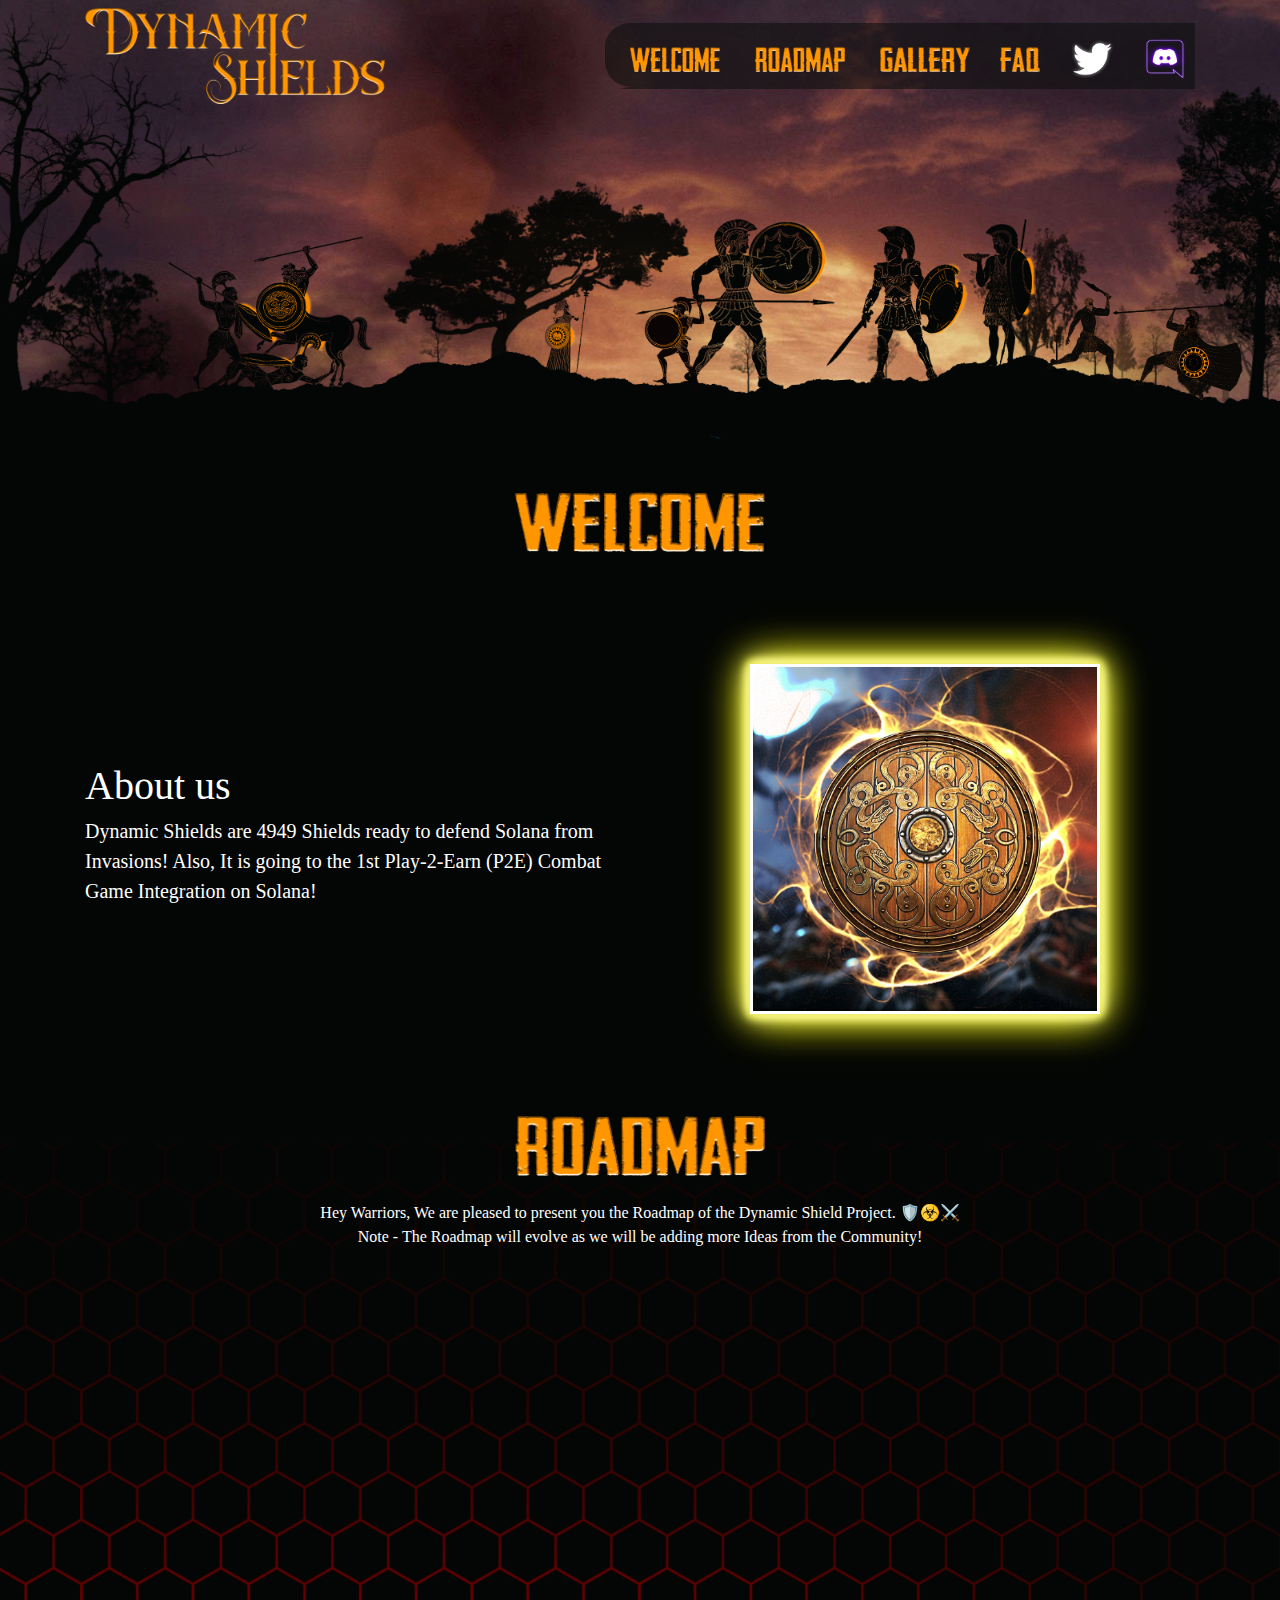
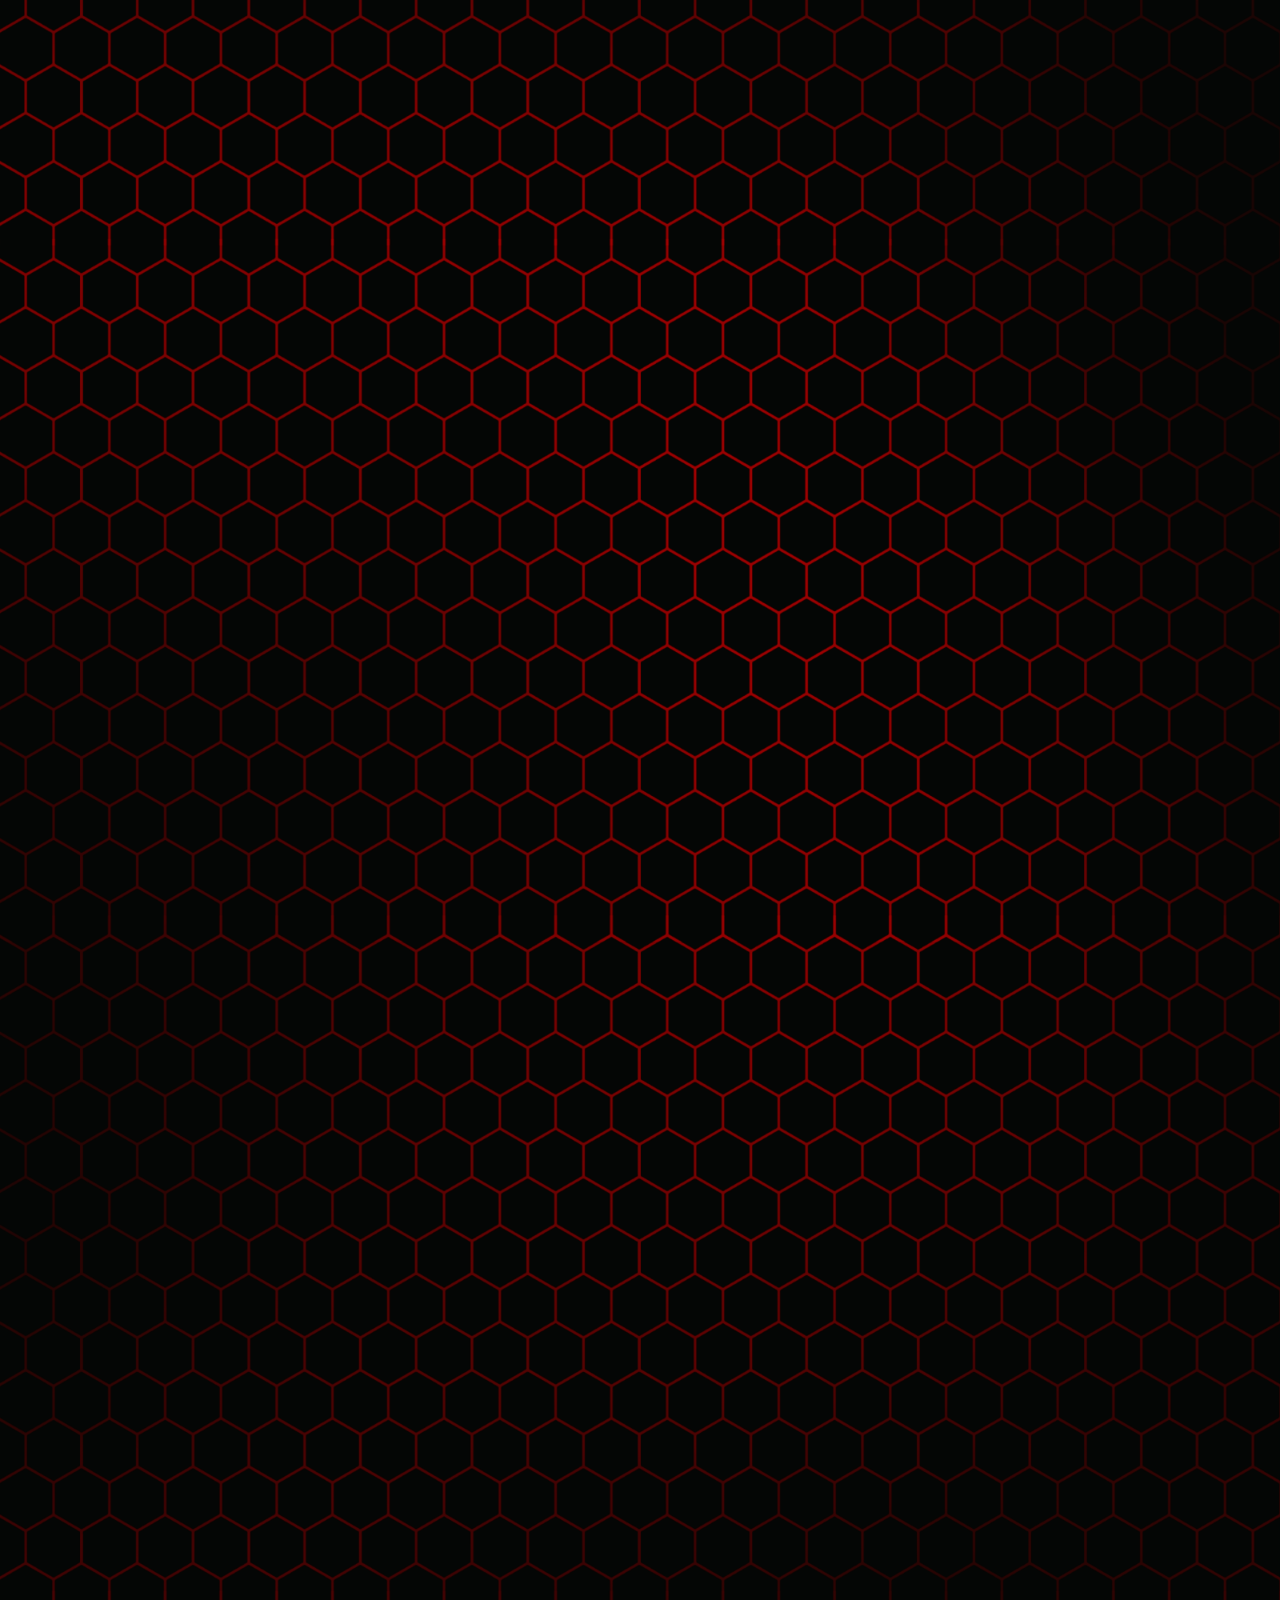
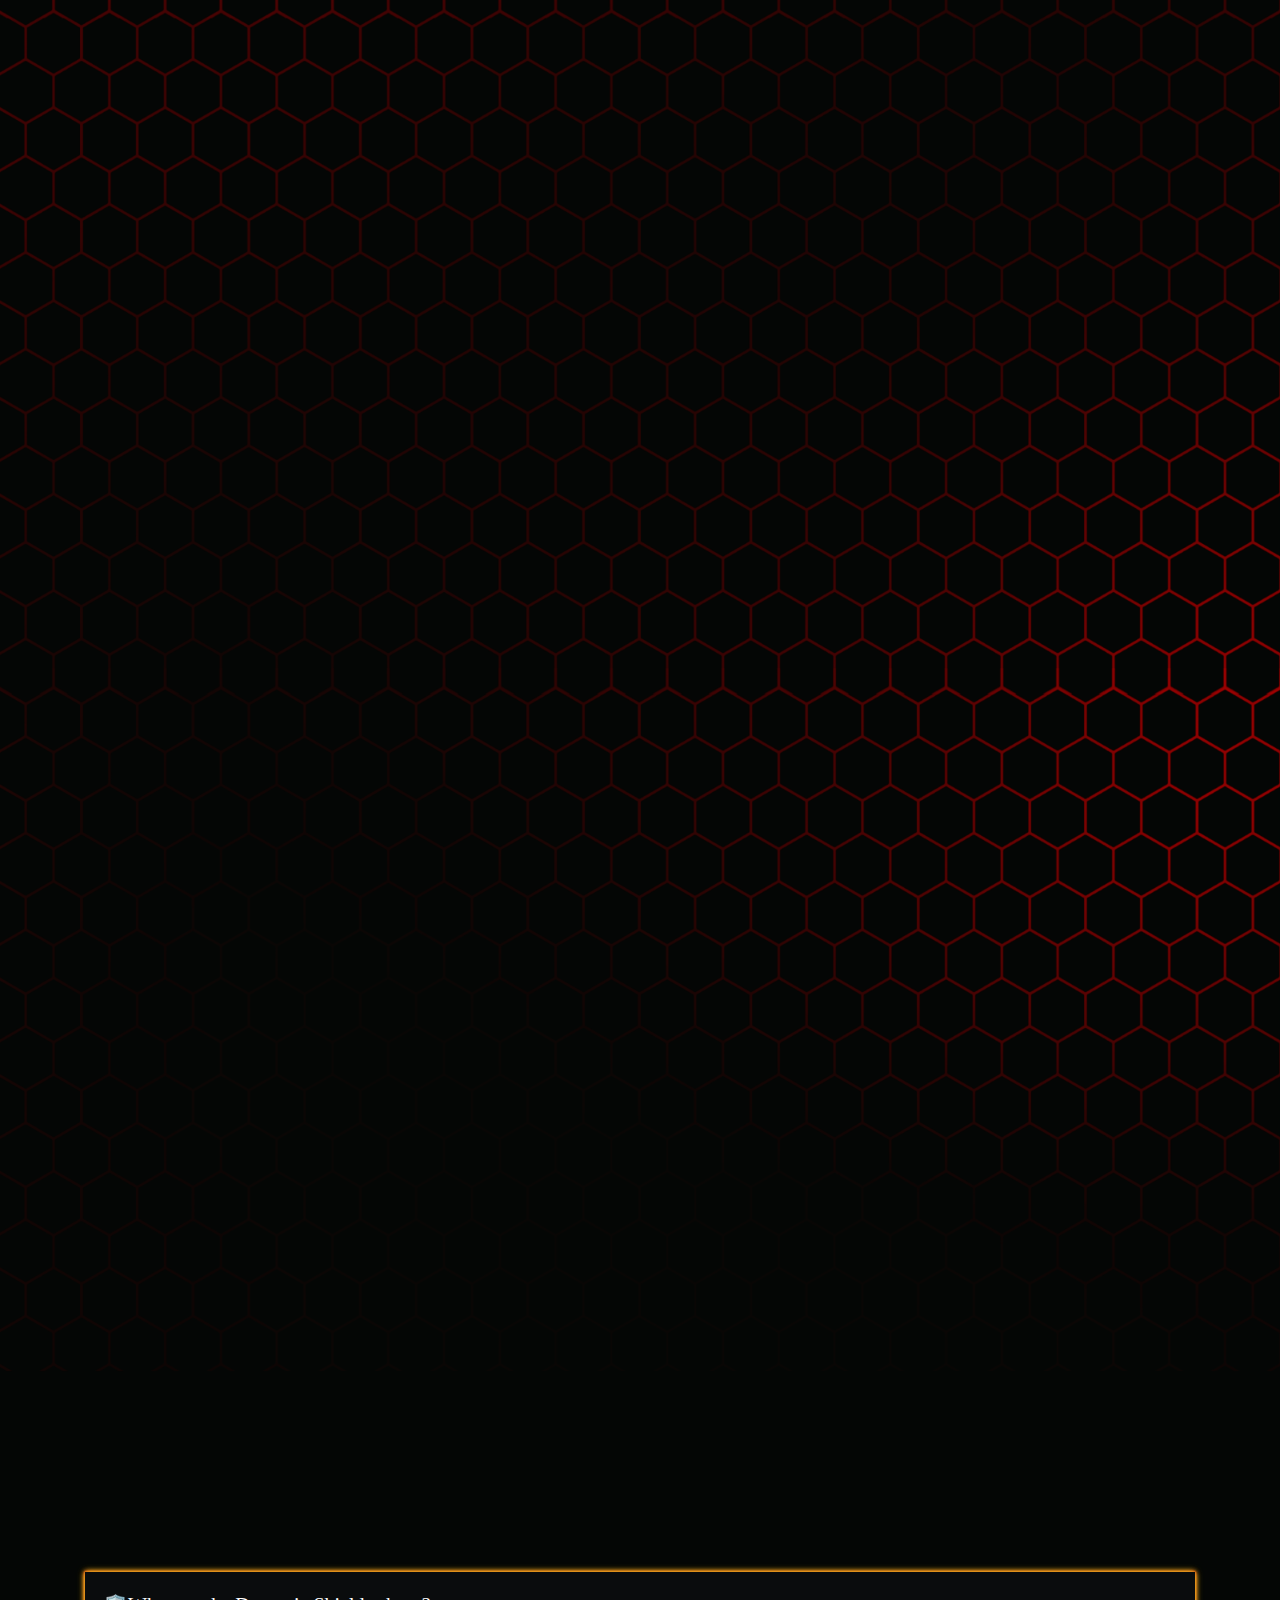
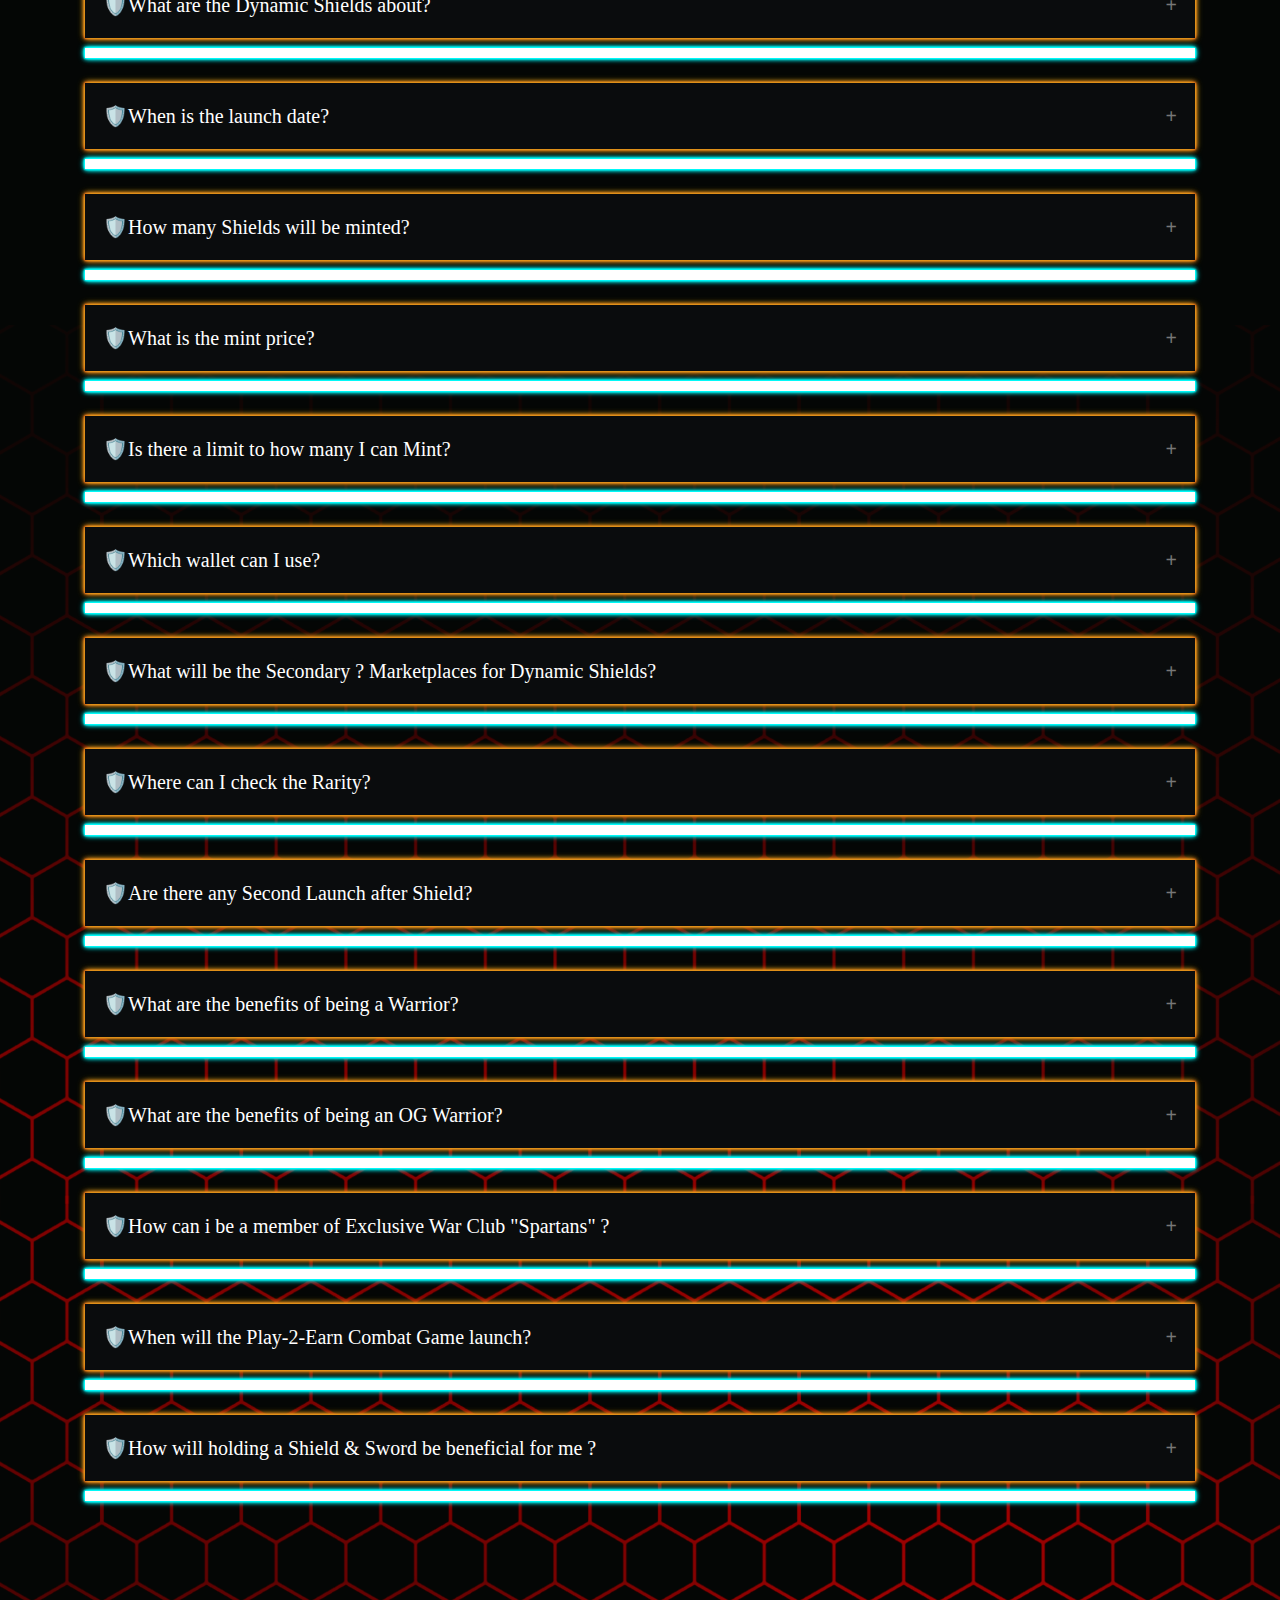
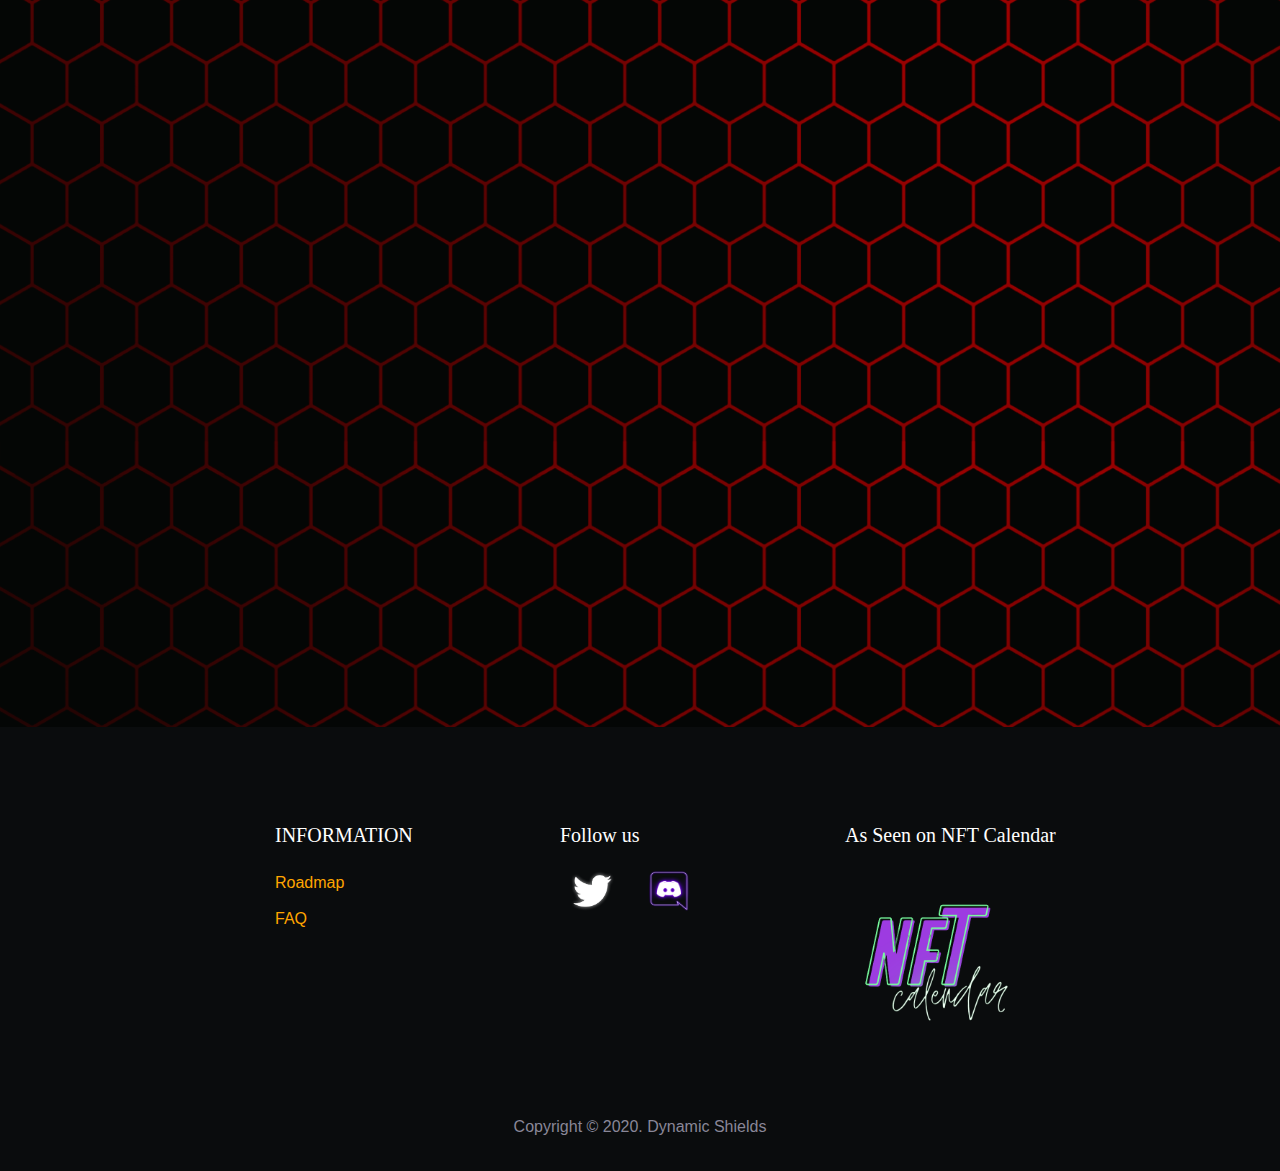
==== index.html @ ba5e1e29 "done" ====
<!DOCTYPE html>
<html lang="en">
<head>
  <meta charset="UTF-8">
  <meta name="viewport" content="width=device-width, initial-scale=1.0">

  <meta http-equiv="X-UA-Compatible" content="ie=edge">

  <meta name="copyright" content="MACode ID, https://macodeid.com/">

  <title>Dynamic Shield</title>

  <link rel="stylesheet" href="./assets/css/maicons.css">
 

  <link rel="stylesheet" href="./assets/css/bootstrap.css">

  <link rel="stylesheet" href="./assets/vendor/animate/animate.css">

  <link rel="stylesheet" href="./assets/css/theme.css">

</head>
<body  id="bodybg">

  <!-- Back to top button -->
  <div class="back-to-top"></div>

  <header>
    <nav class="navbar navbar-expand-lg  sticky" data-offset="500">
      <div class="container">
        <a href=# class="mylogo"><img class="logoimg" src="./assets/img/Logo.png"></a>
       
        <button class="navbar-toggler navbar-light bg-white" data-toggle="collapse" data-target="#navbarContent" aria-controls="navbarContent" aria-expanded="false" aria-label="Toggle navigation">
          <span class="navbar-toggler-icon"></span>
        </button>

        <div class="navbar-collapse collapse" id="navbarContent" >
          <ul class="navbar-nav ml-auto" style="background-image: url('./assets/img/Taskbar.png');">
            <li class="nav-item">
              <a class="nav-link" href="#about"><a href="#about" class="navlink"><img class="navlinkimg" src="./assets/img/Welcome.png"></a></a>
            </li>
            <li class="nav-item">
              <a class="nav-link" href="#myroadmap"><a href="#myroadmap" class="navlink"><img class="navlinkimg" src="./assets/img/Roadmap.png"></a></a>
            </li>
            <li class="nav-item">
              <a class="nav-link" href="#gallery"><a href="#gallery" class="navlink"><img class="navlinkimg" src="./assets/img/Gallery.png"></a></a>
            </li>
            <li class="nav-item">
              <a class="nav-link" href="#accordianbox"><a href="#accordianbox" class="navlink2"><img class="navlinkimg2" src="./assets/img/FAQ.png"></a></a>
            </li>
            <li class="nav-item">
              <a class="nav-link" href="https://twitter.com/DynamicShields/"><a href="https://twitter.com/DynamicShields/" class="twitterlink"><img class="twitterimg" src="./assets/img/twitter.png"></a></a>
            </li>
            
            <li class="nav-item">
              <a class="nav-link" href="https://discord.com/invite/VWhENbkR6e"><a href="https://discord.com/invite/VWhENbkR6e" class="discordlink"><img class="discordimg" src="./assets/img/Discord.png"></a></a>
            </li>
          </ul>
        </div>

      </div>
    </nav>

    <!--div class="container">
      <div class="page-banner home-banner">
        <div class="row align-items-center flex-wrap-reverse h-100">
          <div class="col-md-6 py-5 wow fadeInLeft">
            <h1 class="mb-4">Let's Check and Optimize your website!</h1>
            <p class="text-lg text-grey mb-5">Ignite the most powerfull growth engine you have ever built for your company</p>
            <a href="#" class="btn btn-primary btn-split">Watch Video <div class="fab"><span class="mai-play"></span></div></a>
          </div>
          <div class="col-md-6 py-5 wow zoomIn">
            <div class="img-fluid text-center">
              <img src="./assets/img/banner_image_1.svg" alt="">
            </div>
          </div>
        </div>
        <a href="#about" class="btn-scroll" data-role="smoothscroll"><span class="mai-arrow-down"></span></a>
      </div>
    </div-->
  </header>

  <!--div class="page-section">
    <div class="container">
      <div class="row">
        <div class="col-lg-4">
          <div class="card-service wow fadeInUp">
            <div class="header">
              <img src="./assets/img/services/service-1.svg" alt="">
            </div>
            <div class="body">
              <h5 class="text-secondary">SEO Consultancy</h5>
              <p>We help you define your SEO objective & develop a realistic strategy with you</p>
              <a href="service.html" class="btn btn-primary">Read More</a>
            </div>
          </div>
        </div>
        <div class="col-lg-4">
          <div class="card-service wow fadeInUp">
            <div class="header">
              <img src="./assets/img/services/service-2.svg" alt="">
            </div>
            <div class="body">
              <h5 class="text-secondary">Content Marketing</h5>
              <p>We help you define your SEO objective & develop a realistic strategy with you</p>
              <a href="service.html" class="btn btn-primary">Read More</a>
            </div>
          </div>
        </div>
        <div class="col-lg-4">
          <div class="card-service wow fadeInUp">
            <div class="header">
              <img src="./assets/img/services/service-3.svg" alt="">
            </div>
            <div class="body">
              <h5 class="text-secondary">Keyword Research</h5>
              <p>We help you define your SEO objective & develop a realistic strategy with you</p>
              <a href="service.html" class="btn btn-primary">Read More</a>
            </div>
          </div>
        </div>
      </div>
    </div> 
  </div--->
  <center>
  <div>
    <img class="welcomimg" src="./assets/img/Welcome.png">
  </div>
</center> 

  <div class="page-section" id="about">
    <div class="container">
      <div class="row align-items-center">
        <div class="col-lg-6 py-3 wow fadeInUp">
          <span class="mypara2">About us</span>
         
          <p class="mypara">Dynamic Shields are 4949 Shields ready to defend Solana from Invasions! 
            Also, It is going to the 1st Play-2-Earn (P2E) Combat Game Integration on Solana!</p>
        </div>
        <div class="col-lg-6 py-3 wow fadeInRight">
          <div class="img-fluid py-3 text-center">
            <img src="./assets/img/welcome.jpeg" class="welcomeshield"  alt="">
          </div>
        </div>
      </div>
    </div> <!-- .container -->
  </div> <!-- .page-section -->

  <center>
    <div id="myroadmap">
      <img class="roadmapimg" src="./assets/img/Roadmap.png">
    </div>
    <p class="warriorpara">
      Hey Warriors,
  We are pleased to present you the Roadmap of the Dynamic Shield Project.
  
  🛡️☣️⚔️
  <br>
  Note - The Roadmap will evolve as we will be adding more Ideas from the Community!

  
    </p>
  </center>
  
  <div style="background: color #0c0e0d; ;" class="page-section" id="roadmap">
    <div class="container">
      <div class="row align-items-center">
        <div class="col-lg-6 py-3 wow fadeInUp">
          <img src="./assets/img/20%.png" id="twenty">

          <ul class="warriorpara"><li class="points">
            ☣️ Completion of our Unique Artwork!</li>


<li class="points">☣️ Forming a Community which will be a part of our bigger future plans!</li>
<li class="points"> ☣️ Launching our website with every details of our project!</li>
          </ul>
         
        </div>
        <div class="col-lg-6 py-3 wow fadeInRight">
          <div class="img-fluid py-3 text-center">
            <img src="./assets/img/71.png" class="roadmapshield" alt="">
          </div>
        </div>
      </div>
    </div> <!-- .container -->
  </div> <!-- .page-section -->

  <div  class="page-section" id="roadmap">
    <div class="container">
      <div class="row align-items-center">
        <div class="col-lg-6 py-3 wow fadeInUp">
          <div class="img-fluid py-3 text-center">
            <img src="./assets/img/72.png" class="roadmapshield2" alt="">
          </div>
         </div>
        <div class="col-lg-6 py-3 wow fadeInRight">
          <img src="./assets/img/40%.png" id="twenty">

          <ul class="warriorpara"><li class="points">
            ☣️ Start our Marketing on Twitter & Discord!
</li>


<li class="points">☣️ Collaborating with more authentic projects to support & expand our audiences!
</li>
<li class="points"> ☣️ Organizing Game sessions & Meme contest to reward our valuable members!
</li>
          </ul>
         
          
        </div>
      </div>
    </div> <!-- .container -->
  </div> <!-- .page-section -->

  <div class="page-section" id="roadmap">
    <div class="container">
      <div class="row align-items-center">
        <div class="col-lg-6 py-3 wow fadeInUp">
          <img src="./assets/img/60%.png" id="twenty">

          <ul class="warriorpara"><li class="points">
            ☣️ Carrying out trials & tests for a smooth and seamless Minting experience!
</li>


<li class="points">☣️ Launching our First FREE Public sale for Dynamic Shields!
</li>
<li class="points"> ☣️ Launching verified & statistically approved Rarity!
</li>
          </ul>
         
        </div>
        <div class="col-lg-6 py-3 wow fadeInRight">
          <div class="img-fluid py-3 text-center">
            <img src="./assets/img/58.png" class="roadmapshield3" alt="">
          </div>
        </div>
      </div>
    </div> <!-- .container -->
  </div> <!-- .page-section -->
  
  <div  class="page-section" id="roadmap">
    <div class="container">
      <div class="row align-items-center">
        <div class="col-lg-6 py-3 wow fadeInUp">
          <div class="img-fluid py-3 text-center">
            <img src="./assets/img/59.png" class="roadmapshield4" alt="">
          </div>
         </div>
        <div class="col-lg-6 py-3 wow fadeInRight">
          <img src="./assets/img/80%.png" id="twenty">

          <ul class="warriorpara"><li class="points">
            ☣️ Listing on great Marketplaces like Magic Eden, Digital Eyes, Solsea & Alpha Art!
</li>


<li class="points">☣️ Announcing plans for our Future 3D Swords Launch!
</li>
<li class="points">☣️ Announcement of base outline plan of our Play-2-Earn Combat Game ! 
</li>
          </ul>
         
          
        </div>
      </div>
    </div> <!-- .container -->
  </div> <!-- .page-section -->

  <div  class="page-section" id="roadmap">
    <div class="container">
      <div class="row align-items-center">
        <div class="col-lg-6 py-3 wow fadeInUp">
          <img src="./assets/img/100%.png" id="twenty">

          <ul class="warriorpara"><li class="points">
            ☣️ Launching our Second Public sale of 3D Swords ⚔️!
</li>


<li class="points">☣️ Funding received from our 3D launch will go towards Kick starting our Play-2-Earn Combat Game!
</li>
<li class="points"> ☣️ Launching our Exclusive War Club "Spartans" which will be only for our verified Shield🛡️ & Sword⚔️ Holders!
</li>
<li class="points">☣️ Finally Launching our Play-2-Earn Combat Game accessible to our Shield🛡️ & Sword⚔️ Holders!
</li>
<li class="points">(You will be able to use your own Shield & Swords in the Game!)

  As this is a community driven project, It should reflect your Ideas and Goals!
  Thus, If you have any valuable opinion or Ideas feel free to put them in the #suggestion channel!</li>
          </ul>
         
        </div>
        <div class="col-lg-6 py-3 wow fadeInRight">
          <div class="img-fluid py-3 text-center">
            <img src="./assets/img/60.png" class="roadmapshield" alt="">
          </div>
        </div>
      </div>
    </div> <!-- .container -->
  </div> <!-- .page-section -->

  <div class="page-section" id="gallery">
    <div class="container">
      <div class="text-center wow fadeInUp">
        <center>
          <div>
            <img class="roadmapimg" src="./assets/img/Gallery.png">
          </div>
      
</center>     
      </div>
      <div class="flex-container">
        <div class="flex-container-inside">
          <div class="flex-item wow zoomIn"><img src="./assets/img/1.png" class="gallery1"></div>
          <div class="flex-item wow zoomIn"><img src="./assets/img/2.png" class="gallery1"></div>
      </div>
      <div class="flex-container-inside">
        <div class="flex-item wow zoomIn"><img src="./assets/img/3.png" class="gallery1"></div>
        <div class="flex-item wow zoomIn"><img src="./assets/img/4.png" class="gallery1"></div>
    </div>  
    

      </div>
      <div class="flex-container">
        <div class="flex-container-inside">
          <div class="flex-item wow zoomIn"><img src="./assets/img/5.png" class="gallery1"></div>
          <div class="flex-item wow zoomIn"><img src="./assets/img/6.png" class="gallery1"></div>
      </div>
      <div class="flex-container-inside">
        <div class="flex-item wow zoomIn"><img src="./assets/img/7.png" class="gallery1"></div>
        <div class="flex-item wow zoomIn"><img src="./assets/img/8.png" class="gallery1"></div>
    </div>  
    

      </div>


    </div> <!-- .container -->
  </div> <!-- .page-section -->

  <!--div class="page-section banner-seo-check">
    <div class="wrap bg-image" style="background-image: url(./assets/img/bg_pattern.svg);">
      <div class="container text-center">
        <div class="row justify-content-center wow fadeInUp">
          <div class="col-lg-8">
            <h2 class="mb-4">Check your Website SEO</h2>
            <form action="#">
              <input type="text" class="form-control" placeholder="E.g google.com">
              <button type="submit" class="btn btn-success">Check Now</button>
            </form>
          </div>
        </div>
      </div>
    </div> 
  </div --> 

  <!--div class="page-section" id="team">
    <div class="container">
      <div class="text-center wow fadeInUp">
        <center>
          <div>
            <img class="teamimg" src="./assets/img/Team .png">
          </div>
      
</center>   
      </div>
      <div class="flex-container">
        <div class="flex-container-inside">
          <div class="flex-item wow zoomIn"><img src="./assets/img/shield.jpeg" class="gallery2"></div>
          <div class="flex-item wow zoomIn"><img src="./assets/img/shield.jpeg" class="gallery2"></div>
      </div>
      <div class="flex-container-inside">
        <div class="flex-item wow zoomIn"><img src="./assets/img/shield.jpeg" class="gallery2"></div>
        <div class="flex-item wow zoomIn"><img src="./assets/img/shield.jpeg" class="gallery2"></div>
    </div>  
    

      </div>

    </div>
  </div--> 
  <div class="page-section" id="accordianbox" >
    <div class="container">
      <div class="text-center wow fadeInUp">
        <center>
          <div>
            <img class="faqimg" src="./assets/img/FAQ.png">
          </div>
      
</center>   
      </div>
    

      <button class="accordion">🛡️What are the Dynamic Shields about?
      </button>
<div class="panel">
  <p>☣️ Dynamic Shields are 4949 Shields ready to defend Solana from invasions!
    It is a first Play-2-Earn (P2E) Combat Game integration on Solana!!
    </p>
</div>

<button class="accordion">🛡️When is the launch date?
</button>
<div class="panel">
  <p>☣️ 10th January 2020, 19:00 UTC!

  </p>
</div>

<button class="accordion">🛡️How many Shields will be minted?
</button>
<div class="panel">
  <p>☣️There will be 4,949 Shields available to Mint.
  </p>
</div>
<button class="accordion">🛡️What is the mint price?

</button>
<div class="panel">
  <p>☣️The mint price for 1 Shield is FREE
    (only gas fees).
    
  </p>
</div>
<button class="accordion">🛡️Is there a limit to how many I can Mint?

</button>
<div class="panel">
  <p>☣️There is no limit on how many Shields you can Mint. 

  </p>
</div>
<button class="accordion">🛡️Which wallet can I use?

</button>
<div class="panel">
  <p>☣️We recommend Phantom wallet for smooth Minting but you can also use Sollet, Solflare and Slope.

  </p>
</div>
<button class="accordion">🛡️What will be the Secondary ? Marketplaces for Dynamic Shields?

</button>
<div class="panel">
  <p>☣️ Dynamic Shields will be listing on great Marketplaces like Magic Eden, Solsea, Alpha Art & Digital Eyes!


  </p>
</div>
<button class="accordion">🛡️Where can I check the Rarity?

</button>
<div class="panel">
  <p>☣️Verified & statistically approved Rarity will be launched on Moonrank & SolRarity after launch.


  </p>
</div>
<button class="accordion">🛡️Are there any Second Launch after Shield?

</button>
<div class="panel">
  <p>☣️ Yes, We will be launching our 2nd Gen NFT - 3D Swords ⚔️
    The Sneak-peak will be launched soon after our Shield's Launch.
   

  </p>
</div>

<button class="accordion">🛡️What are the benefits of being a Warrior?
  </button>


<div class="panel">
  <p>☣️ Warriors will get access to the presale of Dynamic Shields!

   

  </p>
</div>

<button class="accordion">🛡️What are the benefits of being an OG Warrior?
  </button>

  <div class="panel">
    <p>☣️ Our OG Warriors will get 50% off on our 2nd Gen NFT - 3D Swords ⚔️ (Mint Prize - 1Sol) + Access to our Exclusive Club "Spartans"!

  
     
  
    </p>
  </div>
<button class="accordion">🛡️How can i be a member of Exclusive War Club "Spartans" ?

</button>
<div class="panel">
  <p>☣️ You need to be a Holder of Shield & Swords to be able to access the Exclusive Club!

  </p>
</div>
<button class="accordion">🛡️When will the Play-2-Earn Combat Game launch?

</button>
<div class="panel">
  <p>☣️You will be able to see the base Plan of our Combat Game after the announcement of 3D Swords ⚔️

  </p>
</div>
<button class="accordion">🛡️How will holding a Shield & Sword be beneficial for me ? 

</button>
<div class="panel">
  <p>☣️By holding a Shield & Sword you will be able to access our Play-2-Earn Combat Game!
  </p>
</div>

    </div> <!-- .container -->
  </div> <!-- .page-section -->

  <!-- Banner info 
  <div class="page-section banner-info">
    <div class="wrap bg-image" style="background-image: url(./assets/img/bg_pattern.svg);">
      <div class="container">
        <div class="row align-items-center">
          <div class="col-lg-6 py-3 pr-lg-5 wow fadeInUp">
            <h2 class="title-section">SEO to Improve Brand <br> Visibility</h2>
            <div class="divider"></div>
            <p>We're an experienced and talented team of passionate consultants who breathe with search engine marketing.</p>
            
            <ul class="theme-list theme-list-light text-white">
              <li>
                <div class="h5">SEO Content Strategy</div>
                <p>Lorem ipsum dolor sit amet, consetetur sadipscing elitr, sed diam nonumy eirmod tempor</p>
              </li>
              <li>
                <div class="h5">B2B SEO</div>
                <p>Lorem ipsum dolor sit amet, consetetur sadipscing elitr, sed diam nonumy eirmod tempor</p>
              </li>
            </ul>
          </div>
          <div class="col-lg-6 py-3 wow fadeInRight">
            <div class="img-fluid text-center">
              <img src="./assets/img/banner_image_2.svg" alt="">
            </div>
          </div>
        </div>
      </div>
    </div> 
  </div --> 

  <!-- Blog 
  <div class="page-section">
    <div class="container">
      <div class="text-center wow fadeInUp">
        <div class="subhead">Our Blog</div>
        <h2 class="title-section">Read Latest News</h2>
        <div class="divider mx-auto"></div>
      </div>

      <div class="row mt-5">
        <div class="col-lg-4 py-3 wow fadeInUp">
          <div class="card-blog">
            <div class="header">
              <div class="post-thumb">
                <img src="./assets/img/blog/blog-1.jpg" alt="">
              </div>
            </div>
            <div class="body">
              <h5 class="post-title"><a href="#">Source of Content Inspiration</a></h5>
              <div class="post-date">Posted on <a href="#">27 Jan 2020</a></div>
            </div>
          </div>
        </div>
        
        <div class="col-lg-4 py-3 wow fadeInUp">
          <div class="card-blog">
            <div class="header">
              <div class="post-thumb">
                <img src="./assets/img/blog/blog-2.jpg" alt="">
              </div>
            </div>
            <div class="body">
              <h5 class="post-title"><a href="#">Source of Content Inspiration</a></h5>
              <div class="post-date">Posted on <a href="#">27 Jan 2020</a></div>
            </div>
          </div>
        </div>

        <div class="col-lg-4 py-3 wow fadeInUp">
          <div class="card-blog">
            <div class="header">
              <div class="post-thumb">
                <img src="./assets/img/blog/blog-3.jpg" alt="">
              </div>
            </div>
            <div class="body">
              <h5 class="post-title"><a href="#">Source of Content Inspiration</a></h5>
              <div class="post-date">Posted on <a href="#">27 Jan 2020</a></div>
            </div>
          </div>
        </div>

        <div class="col-12 mt-4 text-center wow fadeInUp">
          <a href="blog.html" class="btn btn-primary">View More</a>
        </div>
      </div>
    </div>
  </div -->

  <footer class="page-footer bg-image" style="background-color:#0a0c0d">
    <div class="container">
      <div class="row mb-5">
        <div class="col-lg-2 py-3">
        </div>
        <div class="col-lg-3 py-3">
          <h5 style="font-family:'Mongolian Baiti';">INFORMATION</h5>
          <ul class="footer-menu">
            <li ><a href="#roadmap" style="color: orange;">Roadmap</a></li>
            <li><a href="#accordianbox" style="color: orange;">FAQ</a></li>

          </ul>
        </div>
        <div class="col-lg-3 py-3">
          <h5 style="font-family:'Mongolian Baiti';">Follow us</h5>
          <a href="https://twitter.com/DynamicShields/" class="twitterlink"><img class="twitterimg" src="./assets/img/twitter.png"></a>
          <a href="https://discord.com/invite/VWhENbkR6e" class="twitterlink"><img class="discordimg" src="./assets/img/Discord.png"></a>
        </div>
        <div class="col-lg-3 py-3">
          <h5 style="font-family:'Mongolian Baiti';">As Seen on NFT Calendar</h5>
          
          <a href=# class="twitterlink"><img class="nftcalendarimg" src="./assets/img/nft.png"></a>
        </div>
      </div>

      <p class="text-center" id="copyright">Copyright &copy; 2020. Dynamic Shields</p>
    </div>
  </footer>
  <script>
    var acc = document.getElementsByClassName("accordion");
    var i;
    
    for (i = 0; i < acc.length; i++) {
      acc[i].addEventListener("click", function() {
        this.classList.toggle("active");
        var panel = this.nextElementSibling;
        if (panel.style.maxHeight) {
          panel.style.maxHeight = null;
        } else {
          panel.style.maxHeight = panel.scrollHeight + "px";
        } 
      });
    }
    </script>
    

<script src="./assets/js/jquery-3.5.1.min.js"></script>

<script src="./assets/js/bootstrap.bundle.min.js"></script>

<script src="./assets/js/google-maps.js"></script>

<script src="./assets/vendor/wow/wow.min.js"></script>

<script src="./assets/js/theme.js"></script>
  
</body>
</html>
---- assets/css/maicons.css ----
@font-face {
  font-family: 'maicons';
  src:  url('../fonts/maicons.eot?c9nlkl');
  src:  url('../fonts/maicons.eot?c9nlkl#iefix') format('embedded-opentype'),
    url('../fonts/maicons.ttf?c9nlkl') format('truetype'),
    url('../fonts/maicons.woff?c9nlkl') format('woff'),
    url('../fonts/maicons.svg?c9nlkl#maicons') format('svg');
  font-weight: normal;
  font-style: normal;
  font-display: block;
}

[class^="mai-"], [class*=" mai-"] {
  /* use !important to prevent issues with browser extensions that change fonts */
  font-family: 'maicons' !important;
  speak: none;
  font-style: normal;
  font-weight: normal;
  font-variant: normal;
  text-transform: none;
  line-height: 1;

  /* Better Font Rendering =========== */
  -webkit-font-smoothing: antialiased;
  -moz-osx-font-smoothing: grayscale;
}

.mai-add:before {
  content: "\e900";
}
.mai-add-circle:before {
  content: "\e901";
}
.mai-add-circle-outline:before {
  content: "\e902";
}
.mai-airplane:before {
  content: "\e903";
}
.mai-airplane-outline:before {
  content: "\e904";
}
.mai-alarm:before {
  content: "\e905";
}
.mai-alarm-outline:before {
  content: "\e906";
}
.mai-albums:before {
  content: "\e907";
}
.mai-albums-outline:before {
  content: "\e908";
}
.mai-alert:before {
  content: "\e909";
}
.mai-alert-circle:before {
  content: "\e90a";
}
.mai-alert-circle-outline:before {
  content: "\e90b";
}
.mai-analytics:before {
  content: "\e90c";
}
.mai-analytics-outline:before {
  content: "\e90d";
}
.mai-aperture:before {
  content: "\e90e";
}
.mai-aperture-outline:before {
  content: "\e90f";
}
.mai-apps:before {
  content: "\e910";
}
.mai-apps-outline:before {
  content: "\e911";
}
.mai-archive:before {
  content: "\e912";
}
.mai-archive-outline:before {
  content: "\e913";
}
.mai-arrow-back:before {
  content: "\e914";
}
.mai-arrow-back-circle:before {
  content: "\e915";
}
.mai-arrow-back-circle-outline:before {
  content: "\e916";
}
.mai-arrow-down:before {
  content: "\e917";
}
.mai-arrow-down-circle:before {
  content: "\e918";
}
.mai-arrow-down-circle-outline:before {
  content: "\e919";
}
.mai-arrow-forward:before {
  content: "\e91a";
}
.mai-arrow-forward-circle:before {
  content: "\e91b";
}
.mai-arrow-forward-circle-outline:before {
  content: "\e91c";
}
.mai-arrow-redo:before {
  content: "\e91d";
}
.mai-arrow-redo-circle:before {
  content: "\e91e";
}
.mai-arrow-redo-circle-outline:before {
  content: "\e91f";
}
.mai-arrow-redo-outline:before {
  content: "\e920";
}
.mai-arrow-undo:before {
  content: "\e921";
}
.mai-arrow-undo-circle:before {
  content: "\e922";
}
.mai-arrow-undo-circle-outline:before {
  content: "\e923";
}
.mai-arrow-undo-outline:before {
  content: "\e924";
}
.mai-arrow-up:before {
  content: "\e925";
}
.mai-arrow-up-circle:before {
  content: "\e926";
}
.mai-arrow-up-circle-outline:before {
  content: "\e927";
}
.mai-at:before {
  content: "\e928";
}
.mai-at-circle:before {
  content: "\e929";
}
.mai-at-circle-outline:before {
  content: "\e92a";
}
.mai-attach:before {
  content: "\e92b";
}
.mai-attach-outline:before {
  content: "\e92c";
}
.mai-backspace:before {
  content: "\e92d";
}
.mai-backspace-outline:before {
  content: "\e92e";
}
.mai-bandage:before {
  content: "\e92f";
}
.mai-bandage-outline:before {
  content: "\e930";
}
.mai-bar-chart:before {
  content: "\e932";
}
.mai-bar-chart-outline:before {
  content: "\e933";
}
.mai-barbell:before {
  content: "\e931";
}
.mai-barcode:before {
  content: "\e934";
}
.mai-barcode-outline:before {
  content: "\e935";
}
.mai-baseball:before {
  content: "\e936";
}
.mai-baseball-outline:before {
  content: "\e937";
}
.mai-basket:before {
  content: "\e938";
}
.mai-basket-outline:before {
  content: "\e93b";
}
.mai-basketball:before {
  content: "\e939";
}
.mai-basketball-outline:before {
  content: "\e93a";
}
.mai-battery-charging:before {
  content: "\e93c";
}
.mai-battery-dead:before {
  content: "\e93d";
}
.mai-battery-full:before {
  content: "\e93e";
}
.mai-battery-half:before {
  content: "\e93f";
}
.mai-beaker:before {
  content: "\e940";
}
.mai-beaker-outline:before {
  content: "\e941";
}
.mai-bed:before {
  content: "\e942";
}
.mai-bed-outline:before {
  content: "\e943";
}
.mai-beer:before {
  content: "\e944";
}
.mai-beer-outline:before {
  content: "\e945";
}
.mai-bicycle:before {
  content: "\e946";
}
.mai-bluetooth:before {
  content: "\e947";
}
.mai-boat:before {
  content: "\e948";
}
.mai-boat-outline:before {
  content: "\e949";
}
.mai-body:before {
  content: "\e94a";
}
.mai-body-outline:before {
  content: "\e94b";
}
.mai-bonfire:before {
  content: "\e94c";
}
.mai-bonfire-outline:before {
  content: "\e94d";
}
.mai-book:before {
  content: "\e94e";
}
.mai-book-outline:before {
  content: "\e953";
}
.mai-bookmark:before {
  content: "\e94f";
}
.mai-bookmark-outline:before {
  content: "\e950";
}
.mai-bookmarks:before {
  content: "\e951";
}
.mai-bookmarks-outline:before {
  content: "\e952";
}
.mai-briefcase:before {
  content: "\e954";
}
.mai-briefcase-outline:before {
  content: "\e955";
}
.mai-browsers:before {
  content: "\e956";
}
.mai-browsers-outline:before {
  content: "\e957";
}
.mai-brush:before {
  content: "\e958";
}
.mai-brush-outline:before {
  content: "\e959";
}
.mai-bug:before {
  content: "\e95a";
}
.mai-bug-outline:before {
  content: "\e95b";
}
.mai-build:before {
  content: "\e95c";
}
.mai-build-outline:before {
  content: "\e95d";
}
.mai-bulb:before {
  content: "\e95e";
}
.mai-bulb-outline:before {
  content: "\e95f";
}
.mai-bus:before {
  content: "\e960";
}
.mai-bus-outline:before {
  content: "\e963";
}
.mai-business:before {
  content: "\e961";
}
.mai-business-outline:before {
  content: "\e962";
}
.mai-cafe:before {
  content: "\e964";
}
.mai-cafe-outline:before {
  content: "\e965";
}
.mai-calculator:before {
  content: "\e966";
}
.mai-calculator-outline:before {
  content: "\e967";
}
.mai-calendar:before {
  content: "\e968";
}
.mai-calendar-outline:before {
  content: "\e969";
}
.mai-call:before {
  content: "\e96a";
}
.mai-call-outline:before {
  content: "\e96b";
}
.mai-camera:before {
  content: "\e96c";
}
.mai-camera-outline:before {
  content: "\e96d";
}
.mai-camera-reverse:before {
  content: "\e96e";
}
.mai-camera-reverse-outline:before {
  content: "\e96f";
}
.mai-car:before {
  content: "\e970";
}
.mai-car-outline:before {
  content: "\e97f";
}
.mai-car-sport:before {
  content: "\e980";
}
.mai-car-sport-outline:before {
  content: "\e981";
}
.mai-card:before {
  content: "\e971";
}
.mai-card-outline:before {
  content: "\e972";
}
.mai-caret-back:before {
  content: "\e973";
}
.mai-caret-back-circle:before {
  content: "\e974";
}
.mai-caret-back-circle-outline:before {
  content: "\e975";
}
.mai-caret-down:before {
  content: "\e976";
}
.mai-caret-down-circle:before {
  content: "\e977";
}
.mai-caret-down-circle-outline:before {
  content: "\e978";
}
.mai-caret-forward:before {
  content: "\e979";
}
.mai-caret-forward-circle:before {
  content: "\e97a";
}
.mai-caret-forward-circle-outline:before {
  content: "\e97b";
}
.mai-caret-up:before {
  content: "\e97c";
}
.mai-caret-up-circle:before {
  content: "\e97d";
}
.mai-caret-up-circle-outline:before {
  content: "\e97e";
}
.mai-cart:before {
  content: "\e982";
}
.mai-cart-outline:before {
  content: "\e983";
}
.mai-cash:before {
  content: "\e984";
}
.mai-cash-outline:before {
  content: "\e985";
}
.mai-chatbox:before {
  content: "\e986";
}
.mai-chatbox-ellipses:before {
  content: "\e987";
}
.mai-chatbox-ellipses-outline:before {
  content: "\e988";
}
.mai-chatbox-outline:before {
  content: "\e989";
}
.mai-chatbubble:before {
  content: "\e98a";
}
.mai-chatbubble-ellipses:before {
  content: "\e98b";
}
.mai-chatbubble-ellipses-outline:before {
  content: "\e98c";
}
.mai-chatbubble-outline:before {
  content: "\e98d";
}
.mai-chatbubbles:before {
  content: "\e98e";
}
.mai-chatbubbles-outline:before {
  content: "\e98f";
}
.mai-checkbox:before {
  content: "\e990";
}
.mai-checkbox-outline:before {
  content: "\e991";
}
.mai-checkmark:before {
  content: "\e992";
}
.mai-checkmark-circle:before {
  content: "\e993";
}
.mai-checkmark-circle-outline:before {
  content: "\e994";
}
.mai-checkmark-done:before {
  content: "\e995";
}
.mai-checkmark-done-circle:before {
  content: "\e996";
}
.mai-checkmark-done-circle-outline:before {
  content: "\e997";
}
.mai-chevron-back:before {
  content: "\e998";
}
.mai-chevron-back-circle:before {
  content: "\e999";
}
.mai-chevron-back-circle-outline:before {
  content: "\e99a";
}
.mai-chevron-down:before {
  content: "\e99b";
}
.mai-chevron-down-circle:before {
  content: "\e99c";
}
.mai-chevron-down-circle-outline:before {
  content: "\e99d";
}
.mai-chevron-forward:before {
  content: "\e99e";
}
.mai-chevron-forward-circle:before {
  content: "\e99f";
}
.mai-chevron-forward-circle-outline:before {
  content: "\e9a0";
}
.mai-chevron-up:before {
  content: "\e9a1";
}
.mai-chevron-up-circle:before {
  content: "\e9a2";
}
.mai-chevron-up-circle-outline:before {
  content: "\e9a3";
}
.mai-clipboard:before {
  content: "\e9a4";
}
.mai-clipboard-outline:before {
  content: "\e9a5";
}
.mai-close:before {
  content: "\e9a6";
}
.mai-close-circle:before {
  content: "\e9a7";
}
.mai-close-circle-outline:before {
  content: "\e9a8";
}
.mai-cloud:before {
  content: "\e9a9";
}
.mai-cloud-circle:before {
  content: "\e9aa";
}
.mai-cloud-circle-outline:before {
  content: "\e9ab";
}
.mai-cloud-done:before {
  content: "\e9ac";
}
.mai-cloud-done-outline:before {
  content: "\e9ad";
}
.mai-cloud-download:before {
  content: "\e9ae";
}
.mai-cloud-download-outline:before {
  content: "\e9af";
}
.mai-cloud-offline:before {
  content: "\e9b0";
}
.mai-cloud-offline-outline:before {
  content: "\e9b1";
}
.mai-cloud-outline:before {
  content: "\e9b2";
}
.mai-cloud-upload:before {
  content: "\e9b3";
}
.mai-cloud-upload-outline:before {
  content: "\e9b4";
}
.mai-cloudy:before {
  content: "\e9b5";
}
.mai-cloudy-night:before {
  content: "\e9b6";
}
.mai-cloudy-night-outline:before {
  content: "\e9b7";
}
.mai-cloudy-outline:before {
  content: "\e9b8";
}
.mai-code:before {
  content: "\e9b9";
}
.mai-code-download:before {
  content: "\e9ba";
}
.mai-code-slash:before {
  content: "\e9bb";
}
.mai-code-working:before {
  content: "\e9bc";
}
.mai-cog:before {
  content: "\e9bd";
}
.mai-color-fill:before {
  content: "\e9be";
}
.mai-color-fill-outline:before {
  content: "\e9bf";
}
.mai-color-filter:before {
  content: "\e9c0";
}
.mai-color-filter-outline:before {
  content: "\e9c1";
}
.mai-color-palette:before {
  content: "\e9c2";
}
.mai-color-palette-outline:before {
  content: "\e9c3";
}
.mai-color-wand:before {
  content: "\e9c4";
}
.mai-color-wand-outline:before {
  content: "\e9c5";
}
.mai-compass:before {
  content: "\e9c6";
}
.mai-compass-outline:before {
  content: "\e9c7";
}
.mai-construct:before {
  content: "\e9c8";
}
.mai-construct-outline:before {
  content: "\e9c9";
}
.mai-contract:before {
  content: "\e9ca";
}
.mai-contrast:before {
  content: "\e9cb";
}
.mai-copy:before {
  content: "\e9cc";
}
.mai-copy-outline:before {
  content: "\e9cd";
}
.mai-create:before {
  content: "\e9ce";
}
.mai-create-outline:before {
  content: "\e9cf";
}
.mai-crop:before {
  content: "\e9d0";
}
.mai-cube:before {
  content: "\e9d1";
}
.mai-cube-outline:before {
  content: "\e9d2";
}
.mai-cut:before {
  content: "\e9d3";
}
.mai-desktop:before {
  content: "\e9d4";
}
.mai-desktop-outline:before {
  content: "\e9d5";
}
.mai-disc:before {
  content: "\e9d6";
}
.mai-disc-outline:before {
  content: "\e9d7";
}
.mai-document:before {
  content: "\e9d8";
}
.mai-document-outline:before {
  content: "\e9d9";
}
.mai-document-text:before {
  content: "\e9dc";
}
.mai-document-text-outline:before {
  content: "\e9dd";
}
.mai-documents:before {
  content: "\e9da";
}
.mai-documents-outline:before {
  content: "\e9db";
}
.mai-download:before {
  content: "\e9de";
}
.mai-download-outline:before {
  content: "\e9df";
}
.mai-duplicate:before {
  content: "\e9e0";
}
.mai-duplicate-outline:before {
  content: "\e9e1";
}
.mai-ear:before {
  content: "\e9e2";
}
.mai-ear-outline:before {
  content: "\e9e3";
}
.mai-earth:before {
  content: "\e9e4";
}
.mai-earth-outline:before {
  content: "\e9e5";
}
.mai-easel:before {
  content: "\e9e6";
}
.mai-easel-outline:before {
  content: "\e9e7";
}
.mai-egg:before {
  content: "\e9e8";
}
.mai-egg-outline:before {
  content: "\e9e9";
}
.mai-ellipse:before {
  content: "\e9ea";
}
.mai-ellipse-outline:before {
  content: "\e9eb";
}
.mai-ellipsis-horizontal:before {
  content: "\e9ec";
}
.mai-ellipsis-horizontal-circle:before {
  content: "\e9ed";
}
.mai-ellipsis-vertical:before {
  content: "\e9ee";
}
.mai-ellipsis-vertical-circle:before {
  content: "\e9ef";
}
.mai-enter:before {
  content: "\e9f0";
}
.mai-enter-outline:before {
  content: "\e9f1";
}
.mai-exit:before {
  content: "\e9f2";
}
.mai-exit-outline:before {
  content: "\e9f3";
}
.mai-expand:before {
  content: "\e9f4";
}
.mai-eye:before {
  content: "\e9f5";
}
.mai-eye-off:before {
  content: "\e9f8";
}
.mai-eye-off-outline:before {
  content: "\e9f9";
}
.mai-eye-outline:before {
  content: "\e9fa";
}
.mai-eyedrop:before {
  content: "\e9f6";
}
.mai-eyedrop-outline:before {
  content: "\e9f7";
}
.mai-fast-food:before {
  content: "\e9fb";
}
.mai-fast-food-outline:before {
  content: "\e9fc";
}
.mai-female:before {
  content: "\e9fd";
}
.mai-file-tray:before {
  content: "\e9fe";
}
.mai-file-tray-full:before {
  content: "\e9ff";
}
.mai-file-tray-full-outline:before {
  content: "\ea00";
}
.mai-file-tray-outline:before {
  content: "\ea01";
}
.mai-film:before {
  content: "\ea02";
}
.mai-film-outline:before {
  content: "\ea03";
}
.mai-filter:before {
  content: "\ea04";
}
.mai-finger-print:before {
  content: "\ea05";
}
.mai-fitness:before {
  content: "\ea06";
}
.mai-fitness-outline:before {
  content: "\ea07";
}
.mai-flag:before {
  content: "\ea08";
}
.mai-flag-outline:before {
  content: "\ea09";
}
.mai-flame:before {
  content: "\ea0a";
}
.mai-flame-outline:before {
  content: "\ea0b";
}
.mai-flash:before {
  content: "\ea0c";
}
.mai-flash-off:before {
  content: "\ea0f";
}
.mai-flash-off-outline:before {
  content: "\ea10";
}
.mai-flash-outline:before {
  content: "\ea11";
}
.mai-flashlight:before {
  content: "\ea0d";
}
.mai-flashlight-outline:before {
  content: "\ea0e";
}
.mai-flask:before {
  content: "\ea12";
}
.mai-flask-outline:before {
  content: "\ea13";
}
.mai-flower:before {
  content: "\ea14";
}
.mai-flower-outline:before {
  content: "\ea15";
}
.mai-folder:before {
  content: "\ea16";
}
.mai-folder-open:before {
  content: "\ea17";
}
.mai-folder-open-outline:before {
  content: "\ea18";
}
.mai-folder-outline:before {
  content: "\ea19";
}
.mai-football:before {
  content: "\ea1a";
}
.mai-football-outline:before {
  content: "\ea1b";
}
.mai-funnel:before {
  content: "\ea1c";
}
.mai-funnel-outline:before {
  content: "\ea1d";
}
.mai-game-controller:before {
  content: "\ea1e";
}
.mai-game-controller-outline:before {
  content: "\ea1f";
}
.mai-gift:before {
  content: "\ea20";
}
.mai-gift-outline:before {
  content: "\ea21";
}
.mai-git-branch:before {
  content: "\ea22";
}
.mai-git-commit:before {
  content: "\ea23";
}
.mai-git-compare:before {
  content: "\ea24";
}
.mai-git-merge:before {
  content: "\ea25";
}
.mai-git-network:before {
  content: "\ea26";
}
.mai-git-pull-request:before {
  content: "\ea27";
}
.mai-glasses:before {
  content: "\ea28";
}
.mai-glasses-outline:before {
  content: "\ea29";
}
.mai-globe:before {
  content: "\ea2a";
}
.mai-globe-outline:before {
  content: "\ea2b";
}
.mai-golf:before {
  content: "\ea2c";
}
.mai-golf-outline:before {
  content: "\ea2d";
}
.mai-grid:before {
  content: "\ea2e";
}
.mai-grid-outline:before {
  content: "\ea2f";
}
.mai-hammer:before {
  content: "\ea30";
}
.mai-hammer-outline:before {
  content: "\ea31";
}
.mai-hand-left:before {
  content: "\ea32";
}
.mai-hand-left-outline:before {
  content: "\ea33";
}
.mai-hand-right:before {
  content: "\ea34";
}
.mai-hand-right-outline:before {
  content: "\ea35";
}
.mai-happy:before {
  content: "\ea36";
}
.mai-happy-outline:before {
  content: "\ea37";
}
.mai-hardware-chip:before {
  content: "\ea38";
}
.mai-hardware-chip-outline:before {
  content: "\ea39";
}
.mai-headset:before {
  content: "\ea3a";
}
.mai-headset-outline:before {
  content: "\ea3b";
}
.mai-heart:before {
  content: "\ea3c";
}
.mai-heart-circle:before {
  content: "\ea3d";
}
.mai-heart-circle-outline:before {
  content: "\ea3e";
}
.mai-heart-dislike:before {
  content: "\ea3f";
}
.mai-heart-dislike-circle:before {
  content: "\ea40";
}
.mai-heart-dislike-circle-outline:before {
  content: "\ea41";
}
.mai-heart-dislike-outline:before {
  content: "\ea42";
}
.mai-heart-half:before {
  content: "\ea43";
}
.mai-heart-half-outline:before {
  content: "\ea44";
}
.mai-heart-outline:before {
  content: "\ea45";
}
.mai-help:before {
  content: "\ea46";
}
.mai-help-buoy:before {
  content: "\ea47";
}
.mai-help-buoy-outline:before {
  content: "\ea48";
}
.mai-help-circle:before {
  content: "\ea49";
}
.mai-help-circle-outline:before {
  content: "\ea4a";
}
.mai-home:before {
  content: "\ea4b";
}
.mai-home-outline:before {
  content: "\ea4c";
}
.mai-hourglass:before {
  content: "\ea4d";
}
.mai-hourglass-outline:before {
  content: "\ea4e";
}
.mai-ice-cream:before {
  content: "\ea4f";
}
.mai-ice-cream-outline:before {
  content: "\ea50";
}
.mai-image:before {
  content: "\ea51";
}
.mai-image-outline:before {
  content: "\ea52";
}
.mai-images:before {
  content: "\ea53";
}
.mai-images-outline:before {
  content: "\ea54";
}
.mai-infinite:before {
  content: "\ea55";
}
.mai-information:before {
  content: "\ea56";
}
.mai-information-circle:before {
  content: "\ea57";
}
.mai-information-circle-outline:before {
  content: "\ea58";
}
.mai-journal:before {
  content: "\ea59";
}
.mai-journal-outline:before {
  content: "\ea5a";
}
.mai-key:before {
  content: "\ea5b";
}
.mai-key-outline:before {
  content: "\ea5c";
}
.mai-keypad:before {
  content: "\ea5d";
}
.mai-keypad-outline:before {
  content: "\ea5e";
}
.mai-language:before {
  content: "\ea5f";
}
.mai-laptop:before {
  content: "\ea60";
}
.mai-laptop-outline:before {
  content: "\ea61";
}
.mai-layers:before {
  content: "\ea62";
}
.mai-layers-outline:before {
  content: "\ea63";
}
.mai-leaf:before {
  content: "\ea64";
}
.mai-leaf-outline:before {
  content: "\ea65";
}
.mai-library:before {
  content: "\ea66";
}
.mai-library-outline:before {
  content: "\ea67";
}
.mai-link:before {
  content: "\ea68";
}
.mai-list:before {
  content: "\ea69";
}
.mai-list-circle:before {
  content: "\ea6a";
}
.mai-list-circle-outline:before {
  content: "\ea6b";
}
.mai-locate:before {
  content: "\ea6c";
}
.mai-location:before {
  content: "\ea6d";
}
.mai-location-outline:before {
  content: "\ea6e";
}
.mai-lock-closed:before {
  content: "\ea6f";
}
.mai-lock-closed-outline:before {
  content: "\ea70";
}
.mai-lock-open:before {
  content: "\ea71";
}
.mai-lock-open-outline:before {
  content: "\ea72";
}
.mai-log-in:before {
  content: "\ea73";
}
.mai-log-in-outline:before {
  content: "\ea74";
}
.mai-log-out:before {
  content: "\ea75";
}
.mai-log-out-outline:before {
  content: "\ea76";
}
.mai-logo-500px:before {
  content: "\ea8e";
}
.mai-logo-accessible-icon:before {
  content: "\eaef";
}
.mai-logo-accusoft:before {
  content: "\eba2";
}
.mai-logo-algolia:before {
  content: "\eba3";
}
.mai-logo-alipay:before {
  content: "\eba4";
}
.mai-logo-amazon:before {
  content: "\eba5";
}
.mai-logo-amplify:before {
  content: "\eba6";
}
.mai-logo-android:before {
  content: "\eba7";
}
.mai-logo-angular:before {
  content: "\eba8";
}
.mai-logo-apple:before {
  content: "\eba9";
}
.mai-logo-apple-appstore:before {
  content: "\ebaa";
}
.mai-logo-aws:before {
  content: "\ebab";
}
.mai-logo-behance:before {
  content: "\ebac";
}
.mai-logo-bitbucket:before {
  content: "\ebad";
}
.mai-logo-bitcoin:before {
  content: "\ebae";
}
.mai-logo-blackberry:before {
  content: "\ebaf";
}
.mai-logo-blogger:before {
  content: "\ebb0";
}
.mai-logo-buffer:before {
  content: "\ebb1";
}
.mai-logo-buysellads:before {
  content: "\ebb2";
}
.mai-logo-capacitor:before {
  content: "\ebb3";
}
.mai-logo-cc-amazon-pay:before {
  content: "\ebb4";
}
.mai-logo-cc-amex:before {
  content: "\ebb5";
}
.mai-logo-cc-apple-pay:before {
  content: "\ebb6";
}
.mai-logo-cc-diners-club:before {
  content: "\ebb7";
}
.mai-logo-cc-discover:before {
  content: "\ebb8";
}
.mai-logo-cc-jcb:before {
  content: "\ebb9";
}
.mai-logo-cc-mastercard:before {
  content: "\ebba";
}
.mai-logo-cc-paypal:before {
  content: "\ebbb";
}
.mai-logo-cc-stripe:before {
  content: "\ebbc";
}
.mai-logo-cc-visa:before {
  content: "\ebbd";
}
.mai-logo-chrome:before {
  content: "\ebbe";
}
.mai-logo-closed-captioning:before {
  content: "\ebbf";
}
.mai-logo-codepen:before {
  content: "\ebc0";
}
.mai-logo-cpanel:before {
  content: "\ebc1";
}
.mai-logo-creative-commons:before {
  content: "\ebc2";
}
.mai-logo-css3:before {
  content: "\ebc3";
}
.mai-logo-cuttlefish:before {
  content: "\ebc4";
}
.mai-logo-d-and-d:before {
  content: "\ebc5";
}
.mai-logo-dashcube:before {
  content: "\ebc6";
}
.mai-logo-designernews:before {
  content: "\ebc7";
}
.mai-logo-deviantart:before {
  content: "\ebc8";
}
.mai-logo-digg:before {
  content: "\ebc9";
}
.mai-logo-digital-ocean:before {
  content: "\ebca";
}
.mai-logo-discord:before {
  content: "\ebcb";
}
.mai-logo-discourse:before {
  content: "\ebcc";
}
.mai-logo-dochub:before {
  content: "\ebcd";
}
.mai-logo-docker:before {
  content: "\ebce";
}
.mai-logo-dribbble:before {
  content: "\ebcf";
}
.mai-logo-dropbox:before {
  content: "\ebd0";
}
.mai-logo-drupal:before {
  content: "\ebd1";
}
.mai-logo-dyalog:before {
  content: "\ebd2";
}
.mai-logo-earlybirds:before {
  content: "\ebd3";
}
.mai-logo-ebay:before {
  content: "\ebd4";
}
.mai-logo-edge:before {
  content: "\ebd5";
}
.mai-logo-electron:before {
  content: "\ebd6";
}
.mai-logo-elementor:before {
  content: "\ebd7";
}
.mai-logo-ello:before {
  content: "\ebd8";
}
.mai-logo-ember:before {
  content: "\ebd9";
}
.mai-logo-empire:before {
  content: "\ebda";
}
.mai-logo-envira:before {
  content: "\ebdb";
}
.mai-logo-erlang:before {
  content: "\ebdc";
}
.mai-logo-etsy:before {
  content: "\ebdd";
}
.mai-logo-euro:before {
  content: "\ebde";
}
.mai-logo-expeditedssl:before {
  content: "\ebdf";
}
.mai-logo-facebook:before {
  content: "\ebe0";
}
.mai-logo-facebook-f:before {
  content: "\ebe1";
}
.mai-logo-facebook-messenger:before {
  content: "\ebe2";
}
.mai-logo-firebase:before {
  content: "\ebe3";
}
.mai-logo-firefox:before {
  content: "\ebe4";
}
.mai-logo-flickr:before {
  content: "\ebe5";
}
.mai-logo-flipboard:before {
  content: "\ebe6";
}
.mai-logo-fly:before {
  content: "\ebe7";
}
.mai-logo-foursquare:before {
  content: "\ebe8";
}
.mai-logo-freebsd:before {
  content: "\ebe9";
}
.mai-logo-gg:before {
  content: "\ebea";
}
.mai-logo-git:before {
  content: "\ebeb";
}
.mai-logo-github:before {
  content: "\ebec";
}
.mai-logo-github-alt:before {
  content: "\ebed";
}
.mai-logo-gitlab:before {
  content: "\ebee";
}
.mai-logo-gitter:before {
  content: "\ebef";
}
.mai-logo-glide:before {
  content: "\ebf0";
}
.mai-logo-glide-g:before {
  content: "\ebf1";
}
.mai-logo-google:before {
  content: "\ebf2";
}
.mai-logo-google-drive:before {
  content: "\ebf3";
}
.mai-logo-google-play:before {
  content: "\ebf4";
}
.mai-logo-google-playstore:before {
  content: "\ebf5";
}
.mai-logo-google-plus:before {
  content: "\ebf6";
}
.mai-logo-google-plus-g:before {
  content: "\ebf7";
}
.mai-logo-google-wallet:before {
  content: "\ebf8";
}
.mai-logo-grunt:before {
  content: "\ebf9";
}
.mai-logo-gulp:before {
  content: "\ebfa";
}
.mai-logo-hackernews:before {
  content: "\ebfb";
}
.mai-logo-hotjar:before {
  content: "\ebfc";
}
.mai-logo-html5:before {
  content: "\ebfd";
}
.mai-logo-hubspot:before {
  content: "\ebfe";
}
.mai-logo-imdb:before {
  content: "\ebff";
}
.mai-logo-instagram:before {
  content: "\ec00";
}
.mai-logo-internet-explorer:before {
  content: "\ec01";
}
.mai-logo-ionic:before {
  content: "\ec02";
}
.mai-logo-ionitron:before {
  content: "\ec03";
}
.mai-logo-itunes:before {
  content: "\ec04";
}
.mai-logo-java:before {
  content: "\ec05";
}
.mai-logo-javascript:before {
  content: "\ec06";
}
.mai-logo-joomla:before {
  content: "\ec07";
}
.mai-logo-jsfiddle:before {
  content: "\ec08";
}
.mai-logo-keycdn:before {
  content: "\ec09";
}
.mai-logo-laravel:before {
  content: "\ec0a";
}
.mai-logo-lastfm:before {
  content: "\ec0b";
}
.mai-logo-leanpub:before {
  content: "\ec0c";
}
.mai-logo-less:before {
  content: "\ec0d";
}
.mai-logo-line:before {
  content: "\ec0e";
}
.mai-logo-linkedin:before {
  content: "\ec0f";
}
.mai-logo-linux:before {
  content: "\ec10";
}
.mai-logo-magento:before {
  content: "\ec11";
}
.mai-logo-mailchimp:before {
  content: "\ec12";
}
.mai-logo-markdown:before {
  content: "\ec13";
}
.mai-logo-maxcdn:before {
  content: "\ec14";
}
.mai-logo-medium:before {
  content: "\ec15";
}
.mai-logo-medium-m:before {
  content: "\ec16";
}
.mai-logo-meetup:before {
  content: "\ec17";
}
.mai-logo-microsoft:before {
  content: "\ec18";
}
.mai-logo-mix:before {
  content: "\ec19";
}
.mai-logo-mixcloud:before {
  content: "\ec1a";
}
.mai-logo-nodejs:before {
  content: "\ec1b";
}
.mai-logo-npm:before {
  content: "\ec1c";
}
.mai-logo-octocat:before {
  content: "\ec1d";
}
.mai-logo-opencart:before {
  content: "\ec1e";
}
.mai-logo-openid:before {
  content: "\ec1f";
}
.mai-logo-opera:before {
  content: "\ec20";
}
.mai-logo-patreon:before {
  content: "\ec21";
}
.mai-logo-paypal:before {
  content: "\ec22";
}
.mai-logo-php:before {
  content: "\ec23";
}
.mai-logo-pinterest:before {
  content: "\ec24";
}
.mai-logo-pinterest-p:before {
  content: "\ec25";
}
.mai-logo-playstation:before {
  content: "\ec26";
}
.mai-logo-product-hunt:before {
  content: "\ec27";
}
.mai-logo-pwa:before {
  content: "\ec28";
}
.mai-logo-python:before {
  content: "\ec29";
}
.mai-logo-qq:before {
  content: "\ec2a";
}
.mai-logo-quora:before {
  content: "\ec2b";
}
.mai-logo-react:before {
  content: "\ec2c";
}
.mai-logo-readme:before {
  content: "\ec2d";
}
.mai-logo-reddit:before {
  content: "\ec2e";
}
.mai-logo-researchgate:before {
  content: "\ec2f";
}
.mai-logo-rocketchat:before {
  content: "\ec30";
}
.mai-logo-rss:before {
  content: "\ec31";
}
.mai-logo-safari:before {
  content: "\ec32";
}
.mai-logo-sass:before {
  content: "\ec33";
}
.mai-logo-scribd:before {
  content: "\ec34";
}
.mai-logo-searchengin:before {
  content: "\ec35";
}
.mai-logo-sellcast:before {
  content: "\ec36";
}
.mai-logo-sellsy:before {
  content: "\ec37";
}
.mai-logo-skype:before {
  content: "\ec38";
}
.mai-logo-slack:before {
  content: "\ec39";
}
.mai-logo-slideshare:before {
  content: "\ec3a";
}
.mai-logo-snapchat:before {
  content: "\ec3b";
}
.mai-logo-soundcloud:before {
  content: "\ec3c";
}
.mai-logo-spotify:before {
  content: "\ec3d";
}
.mai-logo-squarespace:before {
  content: "\ec3e";
}
.mai-logo-stack-exchange:before {
  content: "\ec3f";
}
.mai-logo-stackoverflow:before {
  content: "\ec40";
}
.mai-logo-staylinked:before {
  content: "\ec41";
}
.mai-logo-steam:before {
  content: "\ec42";
}
.mai-logo-stencil:before {
  content: "\ec43";
}
.mai-logo-stripe:before {
  content: "\ec44";
}
.mai-logo-stripe-s:before {
  content: "\ec45";
}
.mai-logo-teamspeak:before {
  content: "\ec46";
}
.mai-logo-telegram:before {
  content: "\ec47";
}
.mai-logo-trello:before {
  content: "\ec48";
}
.mai-logo-tripadvisor:before {
  content: "\ec49";
}
.mai-logo-tumblr:before {
  content: "\ec4a";
}
.mai-logo-tux:before {
  content: "\ec4b";
}
.mai-logo-twitch:before {
  content: "\ec4c";
}
.mai-logo-twitter:before {
  content: "\ec4d";
}
.mai-logo-uber:before {
  content: "\ec4e";
}
.mai-logo-uikit:before {
  content: "\ec4f";
}
.mai-logo-usd:before {
  content: "\ec50";
}
.mai-logo-viacoin:before {
  content: "\ec51";
}
.mai-logo-viadeo:before {
  content: "\ec52";
}
.mai-logo-viber:before {
  content: "\ec53";
}
.mai-logo-vimeo:before {
  content: "\ec54";
}
.mai-logo-vk:before {
  content: "\ec55";
}
.mai-logo-vue:before {
  content: "\ec56";
}
.mai-logo-web-component:before {
  content: "\ec57";
}
.mai-logo-weebly:before {
  content: "\ec58";
}
.mai-logo-weibo:before {
  content: "\ec59";
}
.mai-logo-whatsapp:before {
  content: "\ec5a";
}
.mai-logo-whmcs:before {
  content: "\ec5b";
}
.mai-logo-wikipedia-w:before {
  content: "\ec5c";
}
.mai-logo-windows:before {
  content: "\ec5d";
}
.mai-logo-wix:before {
  content: "\ec5e";
}
.mai-logo-wordpress:before {
  content: "\ec5f";
}
.mai-logo-xbox:before {
  content: "\ec60";
}
.mai-logo-xing:before {
  content: "\ec61";
}
.mai-logo-yahoo:before {
  content: "\ec62";
}
.mai-logo-yen:before {
  content: "\ec63";
}
.mai-logo-youtube:before {
  content: "\ec64";
}
.mai-magnet:before {
  content: "\ea77";
}
.mai-magnet-outline:before {
  content: "\ea78";
}
.mai-mail:before {
  content: "\ea79";
}
.mai-mail-open:before {
  content: "\ea7a";
}
.mai-mail-open-outline:before {
  content: "\ea7b";
}
.mai-mail-outline:before {
  content: "\ea7c";
}
.mai-mail-unread:before {
  content: "\ea7d";
}
.mai-mail-unread-outline:before {
  content: "\ea7e";
}
.mai-male:before {
  content: "\ea7f";
}
.mai-male-female:before {
  content: "\ea80";
}
.mai-man:before {
  content: "\ea81";
}
.mai-man-outline:before {
  content: "\ea82";
}
.mai-map:before {
  content: "\ea83";
}
.mai-map-outline:before {
  content: "\ea84";
}
.mai-medal:before {
  content: "\ea85";
}
.mai-medal-outline:before {
  content: "\ea86";
}
.mai-medical:before {
  content: "\ea87";
}
.mai-medical-outline:before {
  content: "\ea88";
}
.mai-medkit:before {
  content: "\ea89";
}
.mai-medkit-outline:before {
  content: "\ea8a";
}
.mai-megaphone:before {
  content: "\ea8b";
}
.mai-megaphone-outline:before {
  content: "\ea8c";
}
.mai-menu:before {
  content: "\ea8d";
}
.mai-mic:before {
  content: "\ea8f";
}
.mai-mic-circle:before {
  content: "\ea90";
}
.mai-mic-circle-outline:before {
  content: "\ea91";
}
.mai-mic-off:before {
  content: "\ea92";
}
.mai-mic-off-circle:before {
  content: "\ea93";
}
.mai-mic-off-circle-outline:before {
  content: "\ea94";
}
.mai-mic-off-outline:before {
  content: "\ea95";
}
.mai-mic-outline:before {
  content: "\ea96";
}
.mai-moon:before {
  content: "\ea97";
}
.mai-moon-outline:before {
  content: "\ea98";
}
.mai-move:before {
  content: "\ea99";
}
.mai-musical-note:before {
  content: "\ea9a";
}
.mai-musical-note-outline:before {
  content: "\ea9b";
}
.mai-musical-notes:before {
  content: "\ea9c";
}
.mai-musical-notes-outline:before {
  content: "\ea9d";
}
.mai-navigate:before {
  content: "\ea9e";
}
.mai-navigate-circle:before {
  content: "\ea9f";
}
.mai-navigate-circle-outline:before {
  content: "\eaa0";
}
.mai-navigate-outline:before {
  content: "\eaa1";
}
.mai-newspaper:before {
  content: "\eaa2";
}
.mai-newspaper-outline:before {
  content: "\eaa3";
}
.mai-notifications:before {
  content: "\eaa4";
}
.mai-notifications-circle:before {
  content: "\eaa5";
}
.mai-notifications-circle-outline:before {
  content: "\eaa6";
}
.mai-notifications-off:before {
  content: "\eaa7";
}
.mai-notifications-off-circle:before {
  content: "\eaa8";
}
.mai-notifications-off-circle-outline:before {
  content: "\eaa9";
}
.mai-notifications-off-outline:before {
  content: "\eaaa";
}
.mai-notifications-outline:before {
  content: "\eaab";
}
.mai-nuclear:before {
  content: "\eaac";
}
.mai-nuclear-outline:before {
  content: "\eaad";
}
.mai-nutrition:before {
  content: "\eaae";
}
.mai-nutrition-outline:before {
  content: "\eaaf";
}
.mai-open:before {
  content: "\eab0";
}
.mai-open-outline:before {
  content: "\eab1";
}
.mai-options:before {
  content: "\eab2";
}
.mai-options-outline:before {
  content: "\eab3";
}
.mai-paper-plane:before {
  content: "\eab4";
}
.mai-paper-plane-outline:before {
  content: "\eab5";
}
.mai-partly-sunny:before {
  content: "\eab6";
}
.mai-partly-sunny-outline:before {
  content: "\eab7";
}
.mai-pause:before {
  content: "\eab8";
}
.mai-pause-circle:before {
  content: "\eab9";
}
.mai-pause-circle-outline:before {
  content: "\eaba";
}
.mai-paw:before {
  content: "\eabb";
}
.mai-paw-outline:before {
  content: "\eabc";
}
.mai-pencil:before {
  content: "\eabd";
}
.mai-people:before {
  content: "\eabe";
}
.mai-people-circle:before {
  content: "\eabf";
}
.mai-people-circle-outline:before {
  content: "\eac0";
}
.mai-people-outline:before {
  content: "\eac1";
}
.mai-person:before {
  content: "\eac2";
}
.mai-person-add:before {
  content: "\eac3";
}
.mai-person-add-outline:before {
  content: "\eac4";
}
.mai-person-circle:before {
  content: "\eac5";
}
.mai-person-circle-outline:before {
  content: "\eac6";
}
.mai-person-outline:before {
  content: "\eac7";
}
.mai-person-remove:before {
  content: "\eac8";
}
.mai-person-remove-outline:before {
  content: "\eac9";
}
.mai-phone-landscape:before {
  content: "\eaca";
}
.mai-phone-landscape-outline:before {
  content: "\eacb";
}
.mai-phone-portrait:before {
  content: "\eacc";
}
.mai-phone-portrait-outline:before {
  content: "\eacd";
}
.mai-pie-chart:before {
  content: "\eace";
}
.mai-pie-chart-outline:before {
  content: "\eacf";
}
.mai-pin:before {
  content: "\ead0";
}
.mai-pin-outline:before {
  content: "\ead1";
}
.mai-pint:before {
  content: "\ead2";
}
.mai-pint-outline:before {
  content: "\ead3";
}
.mai-pizza:before {
  content: "\ead4";
}
.mai-pizza-outline:before {
  content: "\ead5";
}
.mai-planet:before {
  content: "\ead6";
}
.mai-planet-outline:before {
  content: "\ead7";
}
.mai-play:before {
  content: "\ead8";
}
.mai-play-back:before {
  content: "\ead9";
}
.mai-play-back-circle:before {
  content: "\eada";
}
.mai-play-back-circle-outline:before {
  content: "\eadb";
}
.mai-play-back-outline:before {
  content: "\eadc";
}
.mai-play-circle:before {
  content: "\eadd";
}
.mai-play-circle-outline:before {
  content: "\eade";
}
.mai-play-forward:before {
  content: "\eadf";
}
.mai-play-forward-circle:before {
  content: "\eae0";
}
.mai-play-forward-circle-outline:before {
  content: "\eae1";
}
.mai-play-forward-outline:before {
  content: "\eae2";
}
.mai-play-outline:before {
  content: "\eae3";
}
.mai-play-skip-back:before {
  content: "\eae4";
}
.mai-play-skip-back-circle:before {
  content: "\eae5";
}
.mai-play-skip-back-circle-outline:before {
  content: "\eae6";
}
.mai-play-skip-back-outline:before {
  content: "\eae7";
}
.mai-play-skip-forward:before {
  content: "\eae8";
}
.mai-play-skip-forward-circle:before {
  content: "\eae9";
}
.mai-play-skip-forward-circle-outline:before {
  content: "\eaea";
}
.mai-play-skip-forward-outline:before {
  content: "\eaeb";
}
.mai-podium:before {
  content: "\eaec";
}
.mai-podium-outline:before {
  content: "\eaed";
}
.mai-power:before {
  content: "\eaee";
}
.mai-pricetag:before {
  content: "\eaf0";
}
.mai-pricetag-outline:before {
  content: "\eaf1";
}
.mai-pricetags:before {
  content: "\eaf2";
}
.mai-pricetags-outline:before {
  content: "\eaf3";
}
.mai-print:before {
  content: "\eaf4";
}
.mai-print-outline:before {
  content: "\eaf5";
}
.mai-pulse:before {
  content: "\eaf6";
}
.mai-pulse-outline:before {
  content: "\eaf7";
}
.mai-push:before {
  content: "\eaf8";
}
.mai-push-outline:before {
  content: "\eaf9";
}
.mai-qr-code:before {
  content: "\eafa";
}
.mai-qr-code-outline:before {
  content: "\eafb";
}
.mai-radio:before {
  content: "\eafc";
}
.mai-radio-button-off:before {
  content: "\eafd";
}
.mai-radio-button-on:before {
  content: "\eafe";
}
.mai-rainy:before {
  content: "\eaff";
}
.mai-rainy-outline:before {
  content: "\eb00";
}
.mai-reader:before {
  content: "\eb01";
}
.mai-reader-outline:before {
  content: "\eb02";
}
.mai-receipt:before {
  content: "\eb03";
}
.mai-receipt-outline:before {
  content: "\eb04";
}
.mai-recording:before {
  content: "\eb05";
}
.mai-recording-outline:before {
  content: "\eb06";
}
.mai-refresh:before {
  content: "\eb07";
}
.mai-refresh-circle:before {
  content: "\eb08";
}
.mai-refresh-circle-outline:before {
  content: "\eb09";
}
.mai-reload:before {
  content: "\eb0a";
}
.mai-reload-circle:before {
  content: "\eb0b";
}
.mai-reload-circle-outline:before {
  content: "\eb0c";
}
.mai-remove:before {
  content: "\eb0d";
}
.mai-remove-circle:before {
  content: "\eb0e";
}
.mai-remove-circle-outline:before {
  content: "\eb0f";
}
.mai-reorder-four:before {
  content: "\eb10";
}
.mai-reorder-three:before {
  content: "\eb11";
}
.mai-reorder-two:before {
  content: "\eb12";
}
.mai-repeat:before {
  content: "\eb13";
}
.mai-resize:before {
  content: "\eb14";
}
.mai-restaurant:before {
  content: "\eb15";
}
.mai-restaurant-outline:before {
  content: "\eb16";
}
.mai-return-down-back:before {
  content: "\eb17";
}
.mai-return-down-forward:before {
  content: "\eb18";
}
.mai-return-up-back:before {
  content: "\eb19";
}
.mai-return-up-forward:before {
  content: "\eb1a";
}
.mai-ribbon:before {
  content: "\eb1b";
}
.mai-ribbon-outline:before {
  content: "\eb1c";
}
.mai-rocket:before {
  content: "\eb1d";
}
.mai-rocket-outline:before {
  content: "\eb1e";
}
.mai-rose:before {
  content: "\eb1f";
}
.mai-rose-outline:before {
  content: "\eb20";
}
.mai-sad:before {
  content: "\eb21";
}
.mai-sad-outline:before {
  content: "\eb22";
}
.mai-save:before {
  content: "\eb23";
}
.mai-save-outline:before {
  content: "\eb24";
}
.mai-scan:before {
  content: "\eb25";
}
.mai-scan-circle:before {
  content: "\eb26";
}
.mai-scan-circle-outline:before {
  content: "\eb27";
}
.mai-school:before {
  content: "\eb28";
}
.mai-school-outline:before {
  content: "\eb29";
}
.mai-search:before {
  content: "\eb2a";
}
.mai-search-circle:before {
  content: "\eb2b";
}
.mai-search-circle-outline:before {
  content: "\eb2c";
}
.mai-send:before {
  content: "\eb2d";
}
.mai-send-outline:before {
  content: "\eb2e";
}
.mai-server:before {
  content: "\eb2f";
}
.mai-server-outline:before {
  content: "\eb30";
}
.mai-settings:before {
  content: "\eb31";
}
.mai-settings-outline:before {
  content: "\eb32";
}
.mai-shapes:before {
  content: "\eb33";
}
.mai-shapes-outline:before {
  content: "\eb34";
}
.mai-share:before {
  content: "\eb35";
}
.mai-share-outline:before {
  content: "\eb36";
}
.mai-share-social:before {
  content: "\eb37";
}
.mai-share-social-outline:before {
  content: "\eb38";
}
.mai-shield:before {
  content: "\eb39";
}
.mai-shield-checkmark:before {
  content: "\eb3a";
}
.mai-shield-checkmark-outline:before {
  content: "\eb3b";
}
.mai-shield-outline:before {
  content: "\eb3c";
}
.mai-shirt:before {
  content: "\eb3d";
}
.mai-shirt-outline:before {
  content: "\eb3e";
}
.mai-shuffle:before {
  content: "\eb3f";
}
.mai-skull:before {
  content: "\eb40";
}
.mai-skull-outline:before {
  content: "\eb41";
}
.mai-snow:before {
  content: "\eb42";
}
.mai-speedometer:before {
  content: "\eb43";
}
.mai-speedometer-outline:before {
  content: "\eb44";
}
.mai-square:before {
  content: "\eb45";
}
.mai-square-outline:before {
  content: "\eb46";
}
.mai-star:before {
  content: "\eb47";
}
.mai-star-half:before {
  content: "\eb48";
}
.mai-star-outline:before {
  content: "\eb49";
}
.mai-stats-chart:before {
  content: "\eb4a";
}
.mai-stats-chart-outline:before {
  content: "\eb4b";
}
.mai-stop:before {
  content: "\eb4c";
}
.mai-stop-circle:before {
  content: "\eb4d";
}
.mai-stop-circle-outline:before {
  content: "\eb4e";
}
.mai-stop-outline:before {
  content: "\eb4f";
}
.mai-stopwatch:before {
  content: "\eb50";
}
.mai-stopwatch-outline:before {
  content: "\eb51";
}
.mai-subway:before {
  content: "\eb52";
}
.mai-subway-outline:before {
  content: "\eb53";
}
.mai-sunny:before {
  content: "\eb54";
}
.mai-sunny-outline:before {
  content: "\eb55";
}
.mai-swap-horizontal:before {
  content: "\eb56";
}
.mai-swap-vertical:before {
  content: "\eb57";
}
.mai-sync:before {
  content: "\eb58";
}
.mai-sync-circle:before {
  content: "\eb59";
}
.mai-sync-circle-outline:before {
  content: "\eb5a";
}
.mai-tablet-landscape:before {
  content: "\eb5b";
}
.mai-tablet-landscape-outline:before {
  content: "\eb5c";
}
.mai-tablet-portrait:before {
  content: "\eb5d";
}
.mai-tablet-portrait-outline:before {
  content: "\eb5e";
}
.mai-tennisball:before {
  content: "\eb5f";
}
.mai-tennisball-outline:before {
  content: "\eb60";
}
.mai-terminal:before {
  content: "\eb61";
}
.mai-terminal-outline:before {
  content: "\eb62";
}
.mai-text:before {
  content: "\eb63";
}
.mai-thermometer:before {
  content: "\eb64";
}
.mai-thermometer-outline:before {
  content: "\eb65";
}
.mai-thumbs-down:before {
  content: "\eb66";
}
.mai-thumbs-down-outline:before {
  content: "\eb67";
}
.mai-thumbs-up:before {
  content: "\eb68";
}
.mai-thumbs-up-outline:before {
  content: "\eb69";
}
.mai-thunderstorm:before {
  content: "\eb6a";
}
.mai-thunderstorm-outline:before {
  content: "\eb6b";
}
.mai-time:before {
  content: "\eb6c";
}
.mai-time-outline:before {
  content: "\eb6d";
}
.mai-timer:before {
  content: "\eb6e";
}
.mai-timer-outline:before {
  content: "\eb6f";
}
.mai-today:before {
  content: "\eb70";
}
.mai-today-outline:before {
  content: "\eb71";
}
.mai-toggle:before {
  content: "\eb72";
}
.mai-toggle-outline:before {
  content: "\eb73";
}
.mai-trail-sign:before {
  content: "\eb74";
}
.mai-trail-sign-outline:before {
  content: "\eb75";
}
.mai-train:before {
  content: "\eb76";
}
.mai-train-outline:before {
  content: "\eb77";
}
.mai-transgender:before {
  content: "\eb78";
}
.mai-trash:before {
  content: "\eb79";
}
.mai-trash-bin:before {
  content: "\eb7a";
}
.mai-trash-bin-outline:before {
  content: "\eb7b";
}
.mai-trash-outline:before {
  content: "\eb7c";
}
.mai-trending-down:before {
  content: "\eb7d";
}
.mai-trending-up:before {
  content: "\eb7e";
}
.mai-triangle:before {
  content: "\eb7f";
}
.mai-triangle-outline:before {
  content: "\eb80";
}
.mai-trophy:before {
  content: "\eb81";
}
.mai-trophy-outline:before {
  content: "\eb82";
}
.mai-tv:before {
  content: "\eb83";
}
.mai-tv-outline:before {
  content: "\eb84";
}
.mai-umbrella:before {
  content: "\eb85";
}
.mai-umbrella-outline:before {
  content: "\eb86";
}
.mai-videocam:before {
  content: "\eb87";
}
.mai-videocam-outline:before {
  content: "\eb88";
}
.mai-volume-high:before {
  content: "\eb89";
}
.mai-volume-high-outline:before {
  content: "\eb8a";
}
.mai-volume-low:before {
  content: "\eb8b";
}
.mai-volume-low-outline:before {
  content: "\eb8c";
}
.mai-volume-medium:before {
  content: "\eb8d";
}
.mai-volume-medium-outline:before {
  content: "\eb8e";
}
.mai-volume-mute:before {
  content: "\eb8f";
}
.mai-volume-mute-outline:before {
  content: "\eb90";
}
.mai-volume-off:before {
  content: "\eb91";
}
.mai-volume-off-outline:before {
  content: "\eb92";
}
.mai-walk:before {
  content: "\eb93";
}
.mai-walk-outline:before {
  content: "\eb94";
}
.mai-wallet:before {
  content: "\eb95";
}
.mai-wallet-outline:before {
  content: "\eb96";
}
.mai-warning:before {
  content: "\eb97";
}
.mai-warning-outline:before {
  content: "\eb98";
}
.mai-watch:before {
  content: "\eb99";
}
.mai-watch-outline:before {
  content: "\eb9a";
}
.mai-water:before {
  content: "\eb9b";
}
.mai-water-outline:before {
  content: "\eb9c";
}
.mai-wifi:before {
  content: "\eb9d";
}
.mai-wine:before {
  content: "\eb9e";
}
.mai-wine-outline:before {
  content: "\eb9f";
}
.mai-woman:before {
  content: "\eba0";
}
.mai-woman-outline:before {
  content: "\eba1";
}
---- assets/css/theme.css ----
/*
  Template Name: One-health
  Template URI: https://macodeid.com/projects/one-health
  Copyright: MACode ID, https://macodeid.com/
  License: Creative Commons 4.0
  License URI: https://creativecommons.org/licenses/by/4.0/
  Version: 1.0
 */
 
 .mylogo{
  width: 200px;
}
.logoimg{
  width: 300px;
}
.navlink{
  width: 90px;
  height: 25px;
  margin-left: 25px;
  margin-bottom: 10px;
}
.navlinkimg{
  width: 90px;
  height: 25px;
  margin-right: 10px;
  margin-bottom: 10px;
}
.navlink2{
  width: 60px;
  height: 25px;
  margin-left: 10px;
  margin-right: 10px;
  margin-bottom: 10px;
}
.navlinkimg2{
  width: 40px;
  height: 25px;
  margin-left: 10px;
  margin-right: 10px;
  margin-bottom: 10px;
}
.twitterlink{
  width: 45px;
  height: 40px;
  margin-right: 10px;
  margin-bottom: 10px;
}
.twitterimg{
  width: 45px;
  height: 40px;
  margin-left: 10px;
  margin-right: 10px;
  margin-bottom: 10px;
}
.discordimg{
  width: 40px;
  height: 40px;
  margin-left: 10px;
  margin-right: 10px;
  margin-bottom: 10px;

}
.welcomimg{
  width: 250px;
  height: 60px;
  margin-top: 380px;
}
.roadmapimg{
  width: 250px;
  height: 60px;
  margin-top: 20px;
}
#bodybg{
  background-image: url('../img/bg.png');
  height: 100%;
  background-repeat: no-repeat;
background-size:contain;
}
.mypara{
  font-family: "Mongolian Baiti";
  color: white;
  font-size: 20px;
}
.mypara2{
  
  font-family: "Mongolian Baiti";
  color: white;
  font-size: 40px;
}
.welcomeshield{
  border: 3px solid white;
  box-sizing: border-box;
  color:yellow;
  width: 350px;
  height: 350px;
  box-shadow: 
  0 0px 7px rgb(228, 224, 29),
  0 0 10px #fff,
  0 0 21px #fff,
  0 0 42px yellow,
  0 0 40px yellow,
  0 0 12px yellow,
  0 0 12px yellow,
  0 0 10px yellow;

}
.roadmapshield{

  border-radius: 80%;
 width: 50%;
 height: 50%;
 
 box-shadow: 
 0 0px 7px rgb(228, 224, 29),
 0 0 10px rgb(231, 85, 27),
 0 0 21px rgb(231, 85, 27),
 0 0 42px rgb(231, 85, 27),
 0 0 40px rgb(231, 85, 27),
 0 0 12px rgb(231, 85, 27),
 0 0 12px rgb(231, 85, 27),
 0 0 10px rgb(231, 85, 27);
  
}
.roadmapshield2{

  border-radius: 80%;
 width: 50%;
 height: 50%;
 
 box-shadow: 
 0 0px 7px #00FFFF,
 0 0 10px #00FFFF,
 0 0 21px #00FFFF,
 0 0 42px #00FFFF,
 0 0 40px #00FFFF,
 0 0 12px #00FFFF,
 0 0 12px #00FFFF,
 0 0 10px #00FFFF;
  
}
.roadmapshield3{
border-radius: 80%;
 width: 50%;
 height: 50%;
 
 box-shadow: 
 0 0px 7px #00008B,
 0 0 10px #00008B,
 0 0 21px #00008B,
 0 0 42px #00008B,
 0 0 40px #00008B,
 0 0 12px #00008B,
 0 0 12px #00008B,
 0 0 10px #00008B;
  
}
.roadmapshield4{
  border-radius: 80%;
   width: 50%;
   height: 50%;
   
   box-shadow: 
   0 0px 7px #0000FF,
   0 0 10px #0000FF,
   0 0 21px #0000FF,
   0 0 42px #0000FF,
   0 0 40px #0000FF,
   0 0 12px #0000FF,
   0 0 12px #0000FF,
   0 0 10px #0000FF;
    
  }
.roadmapshieldd{

  border-radius: 80%;
 width: 50%;
 height: 50%;
 
 box-shadow: 
 0 0px 7px rgb(29, 228, 55),
 0 0 10px rgb(29, 228, 55),
 0 0 21px rgb(29, 228, 55),
 0 0 42px rgb(29, 228, 55),
 0 0 40px rgb(29, 228, 55),
 0 0 12px rgb(29, 228, 55),
 0 0 12px rgb(29, 228, 55),
 0 0 10px rgb(29, 228, 55);
  
}

.page-section {
  position: relative;
  padding-top: 80px;
  padding-bottom: 50px;
  padding-right: 0px;
  color: #898798;
  overflow: hidden;
}
.warriorpara{
  font-family: "Mongolian Baiti";
  margin-top: 25px;
  color: white;
}
.points{
  margin-top: 25px;
}
.gallery1{
  width: 250px;
  height: 250px;
  
 box-shadow: 
 0 0px 7px #f2c26e,
 0 0 5px #f2c26e,
 0 0 2px #f2c26e,
 0 0 30px #f2c26e,
 0 0 20px #f2c26e,
 0 0 12px #f2c26e,
 0 0 12px #f2c26e,
 0 0 10px #f2c26e;
}
.gallery2{
  width: 250px;
  height: 250px;
  box-shadow: 
  0 0px 7px rgb(228, 224, 29),
  0 0 5px rgb(231, 85, 27),
  0 0 2px rgb(231, 85, 27),
  0 0 30px rgb(231, 85, 27),
  0 0 20px rgb(231, 85, 27),
  0 0 12px rgb(231, 85, 27),
  0 0 12px rgb(231, 85, 27),
  0 0 10px rgb(231, 85, 27);
 
}


.flex-container {
  display: flex;
  flex-direction: row;
  font-size: 30px;
  text-align: center;
  margin-top: 30px;
}
.flex-container-inside {
  display: flex;
  flex-direction: row;
  font-size: 30px;
  text-align: center;
  margin-top: 10px;
}

.flex-item {
  background-color: #0a0c0d;
  padding: 10px;
  flex: 50%;
}
.teamimg{
  width: 150px;
  height: 50px;
}
.faqimg{
  width: 70px;
  height: 40px;
}

.accordion {
  background-color: #0a0c0d;
  color: #fff;
  cursor: pointer;
  padding: 18px;
  width: 100%;
  border: none;
  text-align: left;
  outline: none;
  font-size: 20px;
  transition: 0.4s;
  margin-top: 25px;
  margin-bottom: 10px;
  font-family: "Mongolian Baiti";
  box-shadow: 
  0 0px 7px rgb(228, 224, 29),
  0 0 5px rgb(231, 85, 27),
  0 0 2px rgb(231, 85, 27),
  0 0 3px rgb(231, 85, 27),
  0 0 2px rgb(231, 85, 27),
  0 0 2px rgb(231, 85, 27),
  0 0 2px rgb(231, 85, 27),
  0 0 5px rgb(231, 85, 27);


}

.active, .accordion:hover {
  background-color: #000;
  color: #fff;
}

.accordion:after {
  content: '\002B';
  color: #777;
  font-weight: bold;
  float: right;
  margin-left: 5px;
}

.active:after {
  content: "\2212";
}

.panel {
  padding: 0px 18px;
  background-color: white;
  color: #000;
  font-family: "Mongolian Baiti";
  font-size: 16px;
  padding-top: 10px;
  max-height: 0;
  overflow: hidden;
  transition: max-height 0.2s ease-out;
  box-shadow: 
  0 0px 7px cyan,
  0 0 5px cyan,
  0 0 2px cyan,
  0 0 3px cyan,
  0 0 2px cyan,
  0 0 2px cyan,
  0 0 2px cyan,
  0 0 5px cyan;
}

#accordianbox{
  height: 2500px;
  background-image: url('../img/bg3.png');
}

.footerlogoimg{
  width: 200px;
  height: 70px;
}
.nftcalendarimg{
  width: 180px;
  height: 180px;
}
.footerabout{
  color: white;
  font-size: 18px;
  font-family: "Mongolian Baiti";
  margin-top: 10px;

}
#twenty{
  height: 100px;
  width: 100px;

}

@media screen and (max-width: 600px) {
  #bodybg{
    background-image: url('../img/bg.png');
    height: 100%;
    margin: 0;
    overflow: auto;
    padding: 0;
    background-repeat: no-repeat;
  background-size:contain;
  }
  .roadmapimg{
    width: 250px;
    height: 60px;
    margin-top: 50px;
  }
  .mypara{
    font-family: "Mongolian Baiti";
    color: white;
    font-size: 17px;
  }
  .welcomeshield{
    border: 2px solid yellow;
    box-sizing: border-box;
    color:yellow;
    width: 250px;
    height: 250px;
    box-shadow: 
    0 0px 7px rgb(228, 224, 29),
    0 0 10px #fff,
    0 0 21px #fff,
    0 0 42px yellow,
    0 0 40px yellow,
    0 0 12px yellow,
    0 0 12px yellow,
    0 0 10px yellow;
  
  }
#accordianbox{
  height: 2300px;
  background-color: #0a0c0d;
}
  .gallery1{
    width: 150px;
    height: 150px;
  }
  .gallery2{
    width: 150px;
    height: 150px;
  }
  .flex-container {
    flex-direction: column;
  }

  .mylogo{
    width: 170px;
  }
  .logoimg{
    width: 170px;
  }
  .welcomimg{
    width: 150px;
    height: 40px;
    margin-top: 100px;
  }
  
  .roadmapimg{
    width: 170px;
    height: 40px;
    margin-top: 10px;
  }
  
.page-section {
  position: relative;
  padding-top: 30px;
  padding-bottom: 0px;
  padding-right: 0px;
  color: #898798;
  overflow: hidden;
}

  
}


















:root {
  --primary: #6C55F9;
  --accent: #FF3D85;
  --secondary: #645F88;
  --success: #35bb78;
  --info: #05B4E1;
  --warning: #FAC14D;
  --danger: #FF4943;
  --grey: #B4B2C5;
  --dark: #2D2B3A;
  --light: #F6F5FC;
}

body {
  font-family: "Work Sans", sans-serif;
  line-height: 1.5;
  color: #2D2B3A;
}

a {
  color: #6C55F9;
  text-decoration: none;
  background-color: transparent;
}

a:hover {
  color: #5641df;
  text-decoration: underline;
}


.text-xs {
  font-size: 12px !important;
}

.text-sm {
  font-size: 14px !important;
}

.text-md {
  font-size: 1rem !important;
}

.text-lg {
  font-size: 18px !important;
}

.text-xl {
  font-size: 20px !important;
}

/* Color systems */
.bg-primary {
  background-color: #6C55F9 !important;
}

a.bg-primary:hover, a.bg-primary:focus {
  background-color: #5d47eb !important;
}

.bg-accent {
  background-color: #FF3D85 !important;
}

a.bg-accent:hover, a.bg-accent:focus {
  background-color: #e93577 !important;
}

.bg-secondary {
  background-color: #645F88 !important;
}

a.bg-secondary:hover, a.bg-secondary:focus {
  background-color: #59547c !important;
}

.bg-success {
  background-color: #35bb78 !important;
}

a.bg-success:hover, a.bg-success:focus {
  background-color: #28a868 !important;
}

.bg-info {
  background-color: #05B4E1 !important;
}

a.bg-info:hover, a.bg-info:focus {
  background-color: #07a2c8 !important;
}

.bg-warning {
  background-color: #FAC14D !important;
}

a.bg-warning:hover, a.bg-warning:focus {
  background-color: #ebb039 !important;
}

.bg-danger {
  background-color: #FF4943 !important;
}

a.bg-danger:hover, a.bg-danger:focus {
  background-color: #e73832 !important;
}

.bg-grey {
  background-color: #8e8aad !important;
}

a.bg-grey:hover, a.bg-grey:focus {
  background-color: #7d7a99 !important;
}

.bg-light {
  background-color: #F6F5FC !important;
}

a.bg-light:hover, a.bg-light:focus {
  background-color: #EDECF5 !important;
}

.bg-dark {
  background-color: #2D2B3A !important;
}

a.bg-dark:hover, a.bg-dark:focus {
  background-color: #1d1b25 !important;
}

.text-primary {
  color: #6C55F9 !important;
}

a.text-primary:hover, a.text-primary:focus {
  color: #5d47eb !important;
}

.text-accent {
  color: #FF3D85 !important;
}

a.text-accent:hover, a.text-accent:focus {
  color: #e93577 !important;
}

.text-secondary {
  color: #645F88 !important;
}

a.text-secondary:hover, a.text-secondary:focus {
  color: #59547c !important;
}

.text-success {
  color: #35bb78 !important;
}

a.text-success:hover, a.text-success:focus {
  color: #28a868 !important;
}

.text-info {
  color: #05B4E1 !important;
}

a.text-info:hover, a.text-info:focus {
  color: #07a2c8 !important;
}

.text-warning {
  color: #FAC14D !important;
}

a.text-warning:hover, a.text-warning:focus {
  color: #ebb039 !important;
}

.text-danger {
  color: #FF4943 !important;
}

a.text-danger:hover, a.text-danger:focus {
  color: #e73832 !important;
}

.text-grey {
  color: #8e8aad !important;
}

a.text-grey:hover, a.text-grey:focus {
  color: #7d7a99 !important;
}

.text-light {
  color: #F6F5FC !important;
}

a.text-light:hover, a.text-light:focus {
  color: #EDECF5 !important;
}

.text-dark {
  color: #2D2B3A !important;
}

a.text-dark:hover, a.text-dark:focus {
  color: #1d1b25 !important;
}

.text-body {
  color: #3f3d4d !important;
}


.border-primary {
  border-color: #6C55F9 !important;
}

.border-accent {
  border-color: #FF3D85 !important;
}

.border-secondary {
  border-color: #645F88 !important;
}

.border-success {
  border-color: #35bb78 !important;
}

.border-info {
  border-color: #05B4E1 !important;
}

.border-warning {
  border-color: #FAC14D !important;
}

.border-danger {
  border-color: #FF4943 !important;
}

.border-grey {
  border-color: #B4B2C5 !important;
}

.border-light {
  border-color: #F6F5FC !important;
}

.border-dark {
  border-color: #2D2B3A !important;
}

/* Social Color */
.bg-facebook,
.bg-hover-facebook:hover,
.bg-focus-facebook:focus {
  background-color: #3B5999 !important;
}

.bg-twitter,
.bg-hover-twitter:hover,
.bg-focus-twitter:focus {
  background-color: #1DA1F2 !important;
}

.bg-google-plus,
.bg-hover-google-plus:hover,
.bg-focus-google-plus:focus {
  background-color: #DB4437 !important;
}

.bg-youtube,
.bg-hover-youtube:hover,
.bg-focus-youtube:focus {
  background-color: #CD201F !important;
}

.bg-dribbble,
.bg-hover-dribbble:hover,
.bg-focus-dribbble:focus {
  background-color: #EA4C89 !important;
}

.bg-pinterest,
.bg-hover-pinterest:hover,
.bg-focus-pinterest:focus {
  background-color: #BD081C !important;
}

.bg-slack,
.bg-hover-slack:hover,
.bg-focus-slack:focus {
  background-color: #3AAF85 !important;
}

.bg-linkedin,
.bg-hover-linkedin:hover,
.bg-focus-linkedin:focus {
  background-color: #0077B5 !important;
}

.fg-facebook,
.fg-hover-facebook:hover,
.fg-focus-facebook:focus {
  color: #3B5999 !important;
}

.fg-twitter,
.fg-hover-twitter:hover,
.fg-focus-twitter:focus {
  color: #1DA1F2 !important;
}

.fg-google-plus,
.fg-hover-google-plus:hover,
.fg-focus-google-plus:focus {
  color: #DB4437 !important;
}

.fg-youtube,
.fg-hover-youtube:hover,
.fg-focus-youtube:focus {
  color: #CD201F !important;
}

.fg-dribbble,
.fg-hover-dribbble:hover,
.fg-focus-dribbble:focus {
  color: #EA4C89 !important;
}

.fg-pinterest,
.fg-hover-pinterest:hover,
.fg-focus-pinterest:focus {
  color: #BD081C !important;
}

.fg-slack,
.fg-hover-slack:hover,
.fg-focus-slack:focus {
  color: #3AAF85 !important;
}

.fg-linkedin,
.fg-hover-linkedin:hover,
.fg-focus-linkedin:focus {
  color: #0077B5 !important;
}

.btn.social-facebook {
  background-color: #3B5999;
  color: #fff;
}

.btn.social-facebook:hover,
.btn.social-facebook:focus {
  background-color: #314e8f;
  color: #fff;
}

.btn.social-twitter {
  background-color: #1DA1F2;
  color: #fff;
}

.btn.social-twitter:hover,
.btn.social-twitter:focus {
  background-color: #0d92e4;
  color: #fff;
}

.btn.social-linkedin {
  background-color: #0077B5;
  color: #fff;
}

.btn.social-linkedin:hover,
.btn.social-linkedin:focus {
  background-color: #02659b;
  color: #fff;
}

.btn.google-plus {
  background-color: #DB4437;
  color: #fff;
}

.btn.google-plus:hover,
.btn.google-plus:focus {
  background-color: #ca3224;
  color: #fff;
}


/* Buttons */
.btn-primary {
  color: #fff;
  background-color: #6C55F9;
  border-color: transparent;
}

.btn-primary.disabled, .btn-primary:disabled {
  color: #fff;
  background-color: #5d47eb;
  border-color: transparent;
}

.btn-primary:not(:disabled):not(.disabled):active, .btn-primary:not(:disabled):not(.disabled).active,
.show > .btn-primary.dropdown-toggle {
  color: #fff;
  background-color: #6C55F9;
  border-color: #5d47eb;
}

.btn-primary:not(:disabled):not(.disabled):active:focus, .btn-primary:not(:disabled):not(.disabled).active:focus,
.show > .btn-primary.dropdown-toggle:focus {
  box-shadow: none;
}

.btn-accent {
  color: #fff;
  background-color: #FF3D85;
  border-color: transparent;
}

.btn-accent.disabled, .btn-accent:disabled {
  color: #fff;
  background-color: #e93577;
  border-color: transparent;
}

.btn-accent:not(:disabled):not(.disabled):active, .btn-accent:not(:disabled):not(.disabled).active,
.show > .btn-accent.dropdown-toggle {
  color: #fff;
  background-color: #FF3D85;
  border-color: #e93577;
}

.btn-accent:not(:disabled):not(.disabled):active:focus, .btn-accent:not(:disabled):not(.disabled).active:focus,
.show > .btn-accent.dropdown-toggle:focus {
  box-shadow: none;
}

.btn-secondary {
  color: #fff;
  background-color: #645F88;
  border-color: transparent;
}

.btn-secondary.disabled, .btn-secondary:disabled {
  color: #fff;
  background-color: #59547c;
  border-color: transparent;
}

.btn-secondary:not(:disabled):not(.disabled):active, .btn-secondary:not(:disabled):not(.disabled).active,
.show > .btn-secondary.dropdown-toggle {
  color: #fff;
  background-color: #645F88;
  border-color: #59547c;
}

.btn-secondary:not(:disabled):not(.disabled):active:focus, .btn-secondary:not(:disabled):not(.disabled).active:focus,
.show > .btn-secondary.dropdown-toggle:focus {
  box-shadow: none;
}

.btn-success {
  color: #fff;
  background-color: #35bb78;
  border-color: transparent;
}

.btn-success.disabled, .btn-success:disabled {
  color: #fff;
  background-color: #28a868;
  border-color: transparent;
}

.btn-success:not(:disabled):not(.disabled):active, .btn-success:not(:disabled):not(.disabled).active,
.show > .btn-success.dropdown-toggle {
  color: #fff;
  background-color: #35bb78;
  border-color: #28a868;
}

.btn-success:not(:disabled):not(.disabled):active:focus, .btn-success:not(:disabled):not(.disabled).active:focus,
.show > .btn-success.dropdown-toggle:focus {
  box-shadow: none;
}

.btn-info {
  color: #fff;
  background-color: #05B4E1;
  border-color: transparent;
}

.btn-info.disabled, .btn-info:disabled {
  color: #fff;
  background-color: #07a2c8;
  border-color: transparent;
}

.btn-info:not(:disabled):not(.disabled):active, .btn-info:not(:disabled):not(.disabled).active,
.show > .btn-info.dropdown-toggle {
  color: #fff;
  background-color: #05B4E1;
  border-color: #07a2c8;
}

.btn-info:not(:disabled):not(.disabled):active:focus, .btn-info:not(:disabled):not(.disabled).active:focus,
.show > .btn-info.dropdown-toggle:focus {
  box-shadow: none;
}

.btn-warning {
  color: #343531;
  background-color: #FAC14D;
  border-color: transparent;
}

.btn-warning.disabled, .btn-warning:disabled {
  color: #343531;
  background-color: #ebb039;
  border-color: transparent;
}

.btn-warning:not(:disabled):not(.disabled):active, .btn-warning:not(:disabled):not(.disabled).active,
.show > .btn-warning.dropdown-toggle {
  color: #343531;
  background-color: #FAC14D;
  border-color: #ebb039;
}

.btn-warning:not(:disabled):not(.disabled):active:focus, .btn-warning:not(:disabled):not(.disabled).active:focus,
.show > .btn-warning.dropdown-toggle:focus {
  box-shadow: none;
}

.btn-danger {
  color: #fff;
  background-color: #FF4943;
  border-color: transparent;
}

.btn-danger.disabled, .btn-danger:disabled {
  color: #fff;
  background-color: #e73832;
  border-color: transparent;
}

.btn-danger:not(:disabled):not(.disabled):active, .btn-danger:not(:disabled):not(.disabled).active,
.show > .btn-danger.dropdown-toggle {
  color: #fff;
  background-color: #FF4943;
  border-color: #e73832;
}

.btn-danger:not(:disabled):not(.disabled):active:focus, .btn-danger:not(:disabled):not(.disabled).active:focus,
.show > .btn-danger.dropdown-toggle:focus {
  box-shadow: none;
}

.btn-light {
  color: #8e8aad;
  background-color: #F5F9F6;
  border-color: transparent;
}

.btn-light:hover {
  color: #8e8aad;
  background-color: #F6F5FC;
  border-color: transparent;
}

.btn-light:focus, .btn-light.focus {
  color: #8e8aad;
  background-color: #d5dfdc;
  border-color: transparent;
  box-shadow: none;
}

.btn-light.disabled, .btn-light:disabled {
  color: #8e8aad;
  background-color: #d0ddd9;
  border-color: transparent;
}

.btn-light:not(:disabled):not(.disabled):active, .btn-light:not(:disabled):not(.disabled).active,
.show > .btn-light.dropdown-toggle {
  color: #8e8aad;
  background-color: #F5F9F6;
  border-color: #d0ddd9;
}

.btn-light:not(:disabled):not(.disabled):active:focus, .btn-light:not(:disabled):not(.disabled).active:focus,
.show > .btn-light.dropdown-toggle:focus {
  box-shadow: none;
}

.btn-dark {
  color: #fff;
  background-color: #2D2B3A;
  border-color: transparent;
}

.btn-dark.disabled, .btn-dark:disabled {
  color: #fff;
  background-color: #1d1b25;
  border-color: transparent;
}

.btn-dark:not(:disabled):not(.disabled):active, .btn-dark:not(:disabled):not(.disabled).active,
.show > .btn-dark.dropdown-toggle {
  color: #fff;
  background-color: #2D2B3A;
  border-color: #1d1b25;
}

.btn-dark:not(:disabled):not(.disabled):active:focus, .btn-dark:not(:disabled):not(.disabled).active:focus,
.show > .btn-dark.dropdown-toggle:focus {
  box-shadow: none;
}

.btn-primary:hover,
.btn-accent:hover,
.btn-secondary:hover,
.btn-success:hover,
.btn-info:hover,
.btn-warning:hover,
.btn-danger:hover,
.btn-dark:hover {
  color: #fff;
  background-color: #645F88;
  border-color: transparent;
}

.btn-primary:focus, .btn-primary.focus,
.btn-accent:focus, .btn-accent.focus,
.btn-secondary:focus, .btn-secondary.focus,
.btn-success:focus, .btn-success.focus,
.btn-info:focus, .btn-info.focus,
.btn-warning:focus, .btn-warning.focus,
.btn-danger:focus, .btn-danger.focus,
.btn-dark:focus, .btn-dark.focus {
  color: #fff;
  background-color: #8e8aad;
  border-color: transparent;
  box-shadow: none;
}

.btn-outline-primary {
  color: #6C55F9;
  border-color: #6C55F9;
}

.btn-outline-primary:hover {
  color: #fff;
  background-color: #6C55F9;
  border-color: #6C55F9;
}

.btn-outline-primary:focus, .btn-outline-primary.focus {
  box-shadow: none;
}

.btn-outline-primary.disabled, .btn-outline-primary:disabled {
  color: #6C55F9;
  background-color: transparent;
}

.btn-outline-primary:not(:disabled):not(.disabled):active, .btn-outline-primary:not(:disabled):not(.disabled).active,
.show > .btn-outline-primary.dropdown-toggle {
  color: #fff;
  background-color: #6C55F9;
  border-color: #6C55F9;
}

.btn-outline-primary:not(:disabled):not(.disabled):active:focus, .btn-outline-primary:not(:disabled):not(.disabled).active:focus,
.show > .btn-outline-primary.dropdown-toggle:focus {
  box-shadow: none;
}

.btn-outline-accent {
  color: #FF3D85;
  border-color: #FF3D85;
}

.btn-outline-accent:hover {
  color: #fff;
  background-color: #FF3D85;
  border-color: #FF3D85;
}

.btn-outline-accent:focus, .btn-outline-accent.focus {
  box-shadow: none;
}

.btn-outline-accent.disabled, .btn-outline-accent:disabled {
  color: #FF3D85;
  background-color: transparent;
}

.btn-outline-accent:not(:disabled):not(.disabled):active, .btn-outline-accent:not(:disabled):not(.disabled).active,
.show > .btn-outline-accent.dropdown-toggle {
  color: #fff;
  background-color: #FF3D85;
  border-color: #FF3D85;
}

.btn-outline-accent:not(:disabled):not(.disabled):active:focus, .btn-outline-accent:not(:disabled):not(.disabled).active:focus,
.show > .btn-outline-accent.dropdown-toggle:focus {
  box-shadow: none;
}

.btn-outline-secondary {
  color: #645F88;
  border-color: #645F88;
}

.btn-outline-secondary:hover {
  color: #fff;
  background-color: #645F88;
  border-color: #645F88;
}

.btn-outline-secondary:focus, .btn-outline-secondary.focus {
  box-shadow: none;
}

.btn-outline-secondary.disabled, .btn-outline-secondary:disabled {
  color: #645F88;
  background-color: transparent;
}

.btn-outline-secondary:not(:disabled):not(.disabled):active, .btn-outline-secondary:not(:disabled):not(.disabled).active,
.show > .btn-outline-secondary.dropdown-toggle {
  color: #fff;
  background-color: #645F88;
  border-color: #645F88;
}

.btn-outline-secondary:not(:disabled):not(.disabled):active:focus, .btn-outline-secondary:not(:disabled):not(.disabled).active:focus,
.show > .btn-outline-secondary.dropdown-toggle:focus {
  box-shadow: none;
}

.btn-outline-success {
  color: #35bb78;
  border-color: #35bb78;
}

.btn-outline-success:hover {
  color: #fff;
  background-color: #35bb78;
  border-color: #35bb78;
}

.btn-outline-success:focus, .btn-outline-success.focus {
  box-shadow: none;
}

.btn-outline-success.disabled, .btn-outline-success:disabled {
  color: #35bb78;
  background-color: transparent;
}

.btn-outline-success:not(:disabled):not(.disabled):active, .btn-outline-success:not(:disabled):not(.disabled).active,
.show > .btn-outline-success.dropdown-toggle {
  color: #fff;
  background-color: #35bb78;
  border-color: #35bb78;
}

.btn-outline-success:not(:disabled):not(.disabled):active:focus, .btn-outline-success:not(:disabled):not(.disabled).active:focus,
.show > .btn-outline-success.dropdown-toggle:focus {
  box-shadow: none;
}

.btn-outline-info {
  color: #05B4E1;
  border-color: #05B4E1;
}

.btn-outline-info:hover {
  color: #fff;
  background-color: #05B4E1;
  border-color: #05B4E1;
}

.btn-outline-info:focus, .btn-outline-info.focus {
  box-shadow: none;
}

.btn-outline-info.disabled, .btn-outline-info:disabled {
  color: #05B4E1;
  background-color: transparent;
}

.btn-outline-info:not(:disabled):not(.disabled):active, .btn-outline-info:not(:disabled):not(.disabled).active,
.show > .btn-outline-info.dropdown-toggle {
  color: #fff;
  background-color: #05B4E1;
  border-color: #05B4E1;
}

.btn-outline-info:not(:disabled):not(.disabled):active:focus, .btn-outline-info:not(:disabled):not(.disabled).active:focus,
.show > .btn-outline-info.dropdown-toggle:focus {
  box-shadow: none;
}

.btn-outline-warning {
  color: #FAC14D;
  border-color: #FAC14D;
}

.btn-outline-warning:hover {
  color: #212529;
  background-color: #FAC14D;
  border-color: #FAC14D;
}

.btn-outline-warning:focus, .btn-outline-warning.focus {
  box-shadow: none;
}

.btn-outline-warning.disabled, .btn-outline-warning:disabled {
  color: #FAC14D;
  background-color: transparent;
}

.btn-outline-warning:not(:disabled):not(.disabled):active, .btn-outline-warning:not(:disabled):not(.disabled).active,
.show > .btn-outline-warning.dropdown-toggle {
  color: #212529;
  background-color: #FAC14D;
  border-color: #FAC14D;
}

.btn-outline-warning:not(:disabled):not(.disabled):active:focus, .btn-outline-warning:not(:disabled):not(.disabled).active:focus,
.show > .btn-outline-warning.dropdown-toggle:focus {
  box-shadow: none;
}

.btn-outline-danger {
  color: #FF4943;
  border-color: #FF4943;
}

.btn-outline-danger:hover {
  color: #fff;
  background-color: #FF4943;
  border-color: #FF4943;
}

.btn-outline-danger:focus, .btn-outline-danger.focus {
  box-shadow: none;
}

.btn-outline-danger.disabled, .btn-outline-danger:disabled {
  color: #FF4943;
  background-color: transparent;
}

.btn-outline-danger:not(:disabled):not(.disabled):active, .btn-outline-danger:not(:disabled):not(.disabled).active,
.show > .btn-outline-danger.dropdown-toggle {
  color: #fff;
  background-color: #FF4943;
  border-color: #FF4943;
}

.btn-outline-danger:not(:disabled):not(.disabled):active:focus, .btn-outline-danger:not(:disabled):not(.disabled).active:focus,
.show > .btn-outline-danger.dropdown-toggle:focus {
  box-shadow: none;
}

.btn-outline-light {
  color: #F6F5FC;
  border-color: #F6F5FC;
}

.btn-outline-light:hover {
  color: #343531;
  background-color: #F6F5FC;
  border-color: #F6F5FC;
}

.btn-outline-light:focus, .btn-outline-light.focus {
  box-shadow: none;
}

.btn-outline-light.disabled, .btn-outline-light:disabled {
  color: #F6F5FC;
  background-color: transparent;
}

.btn-outline-light:not(:disabled):not(.disabled):active, .btn-outline-light:not(:disabled):not(.disabled).active,
.show > .btn-outline-light.dropdown-toggle {
  color: #343531;
  background-color: #F6F5FC;
  border-color: #F6F5FC;
}

.btn-outline-light:not(:disabled):not(.disabled):active:focus, .btn-outline-light:not(:disabled):not(.disabled).active:focus,
.show > .btn-outline-light.dropdown-toggle:focus {
  box-shadow: none;
}

.btn-outline-dark {
  color: #2D2B3A;
  border-color: #2D2B3A;
}

.btn-outline-dark:hover {
  color: #fff;
  background-color: #2D2B3A;
  border-color: #2D2B3A;
}

.btn-outline-dark:focus, .btn-outline-dark.focus {
  box-shadow: none;
}

.btn-outline-dark.disabled, .btn-outline-dark:disabled {
  color: #2D2B3A;
  background-color: transparent;
}

.btn-outline-dark:not(:disabled):not(.disabled):active, .btn-outline-dark:not(:disabled):not(.disabled).active,
.show > .btn-outline-dark.dropdown-toggle {
  color: #fff;
  background-color: #2D2B3A;
  border-color: #2D2B3A;
}

.btn-outline-dark:not(:disabled):not(.disabled):active:focus, .btn-outline-dark:not(:disabled):not(.disabled).active:focus,
.show > .btn-outline-dark.dropdown-toggle:focus {
  box-shadow: none;
}

.btn-link {
  font-weight: 400;
  color: #5d47eb;
  text-decoration: none;
}

.btn-link:hover {
  color: #5641df;
  text-decoration: underline;
}

.btn-link:focus, .btn-link.focus {
  text-decoration: underline;
}

.btn-link:disabled, .btn-link.disabled {
  color: #645F88;
  pointer-events: none;
}


.btn {
  padding: 8px 24px;
}

.breadcrumb {
  font-weight: 500;
  background-color: #f8f9fa;
}

.breadcrumb .breadcrumb-item.active {
  color: #8e8aad;
}

.breadcrumb .breadcrumb-item + .breadcrumb-item::before {
  color: #8e8aad;
}

.breadcrumb-dark .breadcrumb-item a {
  color: #6C55F9;
}

.breadcrumb-dark .breadcrumb-item a:hover {
  color: #6C55F9;
  text-decoration: none;
}

.breadcrumb-dark .breadcrumb-item + .breadcrumb-item::before {
  display: inline-block;
  padding-right: 0.5rem;
  color: rgba(255, 255, 255, 0.8);
  content: "/";
}

.breadcrumb-dark .breadcrumb-item.active {
  color: rgba(255, 255, 255, 0.8);
}


.navbar {
  min-height: 70px;
}

.navbar.sticky {
  z-index: 1080;
}

.navbar.sticky.fixed ~ * {
  margin-top: 70px;
}

.navbar.sticky.fixed {
  
  top: 0;
  left: 0;
  width: 100%;
  animation: navTransition .5s ease;
  box-shadow: 0 2px 6px rgba(100, 95, 136, 0.15);
  z-index: 1080;
}

@keyframes navTransition {
  from {
    top: -100%;
  }
  to {
    top: 0;
  }
}

.navbar-brand {
  font-weight: 600;
  padding-top: 10px;
  padding-bottom: 10px;
  
}

.navbar-nav {
  margin-top: 10px;
  border-top: 1px solid #e4e7ee;
  flex-shrink: 0;
}

.navbar-nav .nav-link {
  transition: all .2s ease;
}

.navbar-nav .btn {
  font-size: 14px;
}

.navbar-light .navbar-nav .nav-link {
  color: rgba(100, 95, 136, 0.75);
}

.navbar-light .navbar-nav .nav-link:hover, .navbar-light .navbar-nav .nav-link:focus {
  color: #645F88;
}

.navbar-light .navbar-nav .show > .nav-link,
.navbar-light .navbar-nav .active > .nav-link,
.navbar-light .navbar-nav .nav-link.show,
.navbar-light .navbar-nav .nav-link.active {
  font-weight: 500;
  color: #6C55F9;
}


@media (min-width: 576px) {
  .navbar-expand-sm .navbar-nav {
    margin-top: 0;
    border-top: none;
  }
  .navbar-expand-sm .navbar-nav .nav-link {
    padding-right: 16px;
    padding-left: 16px;
  }
  .navbar-expand-sm .navbar-nav {
    align-items: center;
  }
}

@media (min-width: 768px) {
  .navbar-expand-md .navbar-nav {
    margin-top: 0;
    border-top: none;
  }
  .navbar-expand-md .navbar-nav .nav-link {
    padding-right: 16px;
    padding-left: 16px;
  }
  .navbar-expand-md .navbar-nav {
    align-items: center;
  }
}

@media (min-width: 992px) {
  .navbar-expand-lg .navbar-nav {
    margin-top: 0;
    border-top: none;
  }
  .navbar-expand-lg .navbar-nav .nav-link {
    padding-right: 16px;
    padding-left: 16px;
  }
  .navbar-expand-lg .navbar-nav {
    align-items: center;
  }
}

@media (min-width: 1200px) {
  .navbar-expand-xl .navbar-nav {
    margin-top: 0;
    border-top: none;
  }
  .navbar-expand-xl .navbar-nav .nav-link {
    padding-right: 16px;
    padding-left: 16px;
  }
  .navbar-expand-xl .navbar-nav {
    align-items: center;
  }
}

.form-control {
  padding: 8px 15px;
  height: calc(1.5em + 1.375rem + 2px);
  border-color: #d6dbd9;
}

.custom-select {
  height: calc(1.5em + 1.375rem + 2px);
}

.page-link {
  margin-left: 5px;
  min-width: 40px;
  color: #B4B2C5;
  border: 1px solid #dee1e6;
  text-align: center;
  border-radius: 4px;
}

.page-link:hover {
  color: #645F88;
  background-color: #F6F5FC;
  border-color: #dee1e6;
}

.page-link:focus {
  box-shadow: none;
}

.page-item.active .page-link {
  z-index: 3;
  color: #fff;
  background-color: #6C55F9;
  border-color: #4330c2;
}

.page-item.disabled .page-link {
  color: #645F88;
  pointer-events: none;
  cursor: auto;
  background-color: #fff;
  border-color: #dee2e6;
}

.pagination-lg .page-link {
  padding: 0.75rem 1.5rem;
  font-size: 1.25rem;
  line-height: 1.5;
}

.pagination-lg .page-item:first-child .page-link {
  border-top-left-radius: 0.3rem;
  border-bottom-left-radius: 0.3rem;
}

.pagination-lg .page-item:last-child .page-link {
  border-top-right-radius: 0.3rem;
  border-bottom-right-radius: 0.3rem;
}

.pagination-sm .page-link {
  padding: 0.25rem 0.5rem;
  font-size: 0.875rem;
  line-height: 1.5;
}

.pagination-sm .page-item:first-child .page-link {
  border-top-left-radius: 0.2rem;
  border-bottom-left-radius: 0.2rem;
}

.pagination-sm .page-item:last-child .page-link {
  border-top-right-radius: 0.2rem;
  border-bottom-right-radius: 0.2rem;
}


.img-place {
  position: relative;
  display: -ms-flexbox;
  display: flex;
  -ms-flex-align: center;
  align-items: center;
  -ms-flex-pack: center;
  justify-content: center;
  margin: 0 auto;
  width: 100%;
  height: 100%;
  text-align: center;
  overflow: hidden;
}

.img-place img {
  width: auto;
  height: 100%;
}

.bg-image {
  position: relative;
  background-position: center center;
  background-size: cover;
  background-repeat: no-repeat;
}

.bg-image > * {
  position: relative;
  z-index: 10;
}

.bg-image-parallax {
  background-attachment: fixed;
}

.bg-image-overlay-dark {
  position: relative;
}

.bg-image-overlay-dark::before {
  content: '';
  position: absolute;
  top: 0;
  left: 0;
  width: 100%;
  height: 100%;
  opacity: 0.6;
  background-color: #343531;
}

.bg-size-50 {
  background-size: 50% 50%;
}

.bg-size-75 {
  background-size: 75% 75%;
}

.bg-size-100 {
  background-size: 100% 100%;
}

.avatar {
  display: inline-flex;
  flex-direction: row;
  align-items: center;
}

.avatar-img {
  margin-right: 6px;
  width: 32px;
  height: 32px;
  border-radius: 50%;
  overflow: hidden;
}

.avatar-img img {
  width: 100%;
  height: 100%;
}

.back-to-top {
  position: fixed;
  bottom: 20px;
  right: 25px;
  width: 50px;
  height: 50px;
  border-radius: 50%;
  background: rgba(224, 223, 233, 0.7);
  visibility: hidden;
  cursor: pointer;
  transition: all .2s ease;
  z-index: 1100;
}

.back-to-top::after {
  content: "";
  position: absolute;
  top: 50%;
  left: 0;
  right: 0;
  margin: -4px auto;
  width: 12px;
  height: 12px;
  border-top: 2px solid #555;
  border-right: 2px solid #555;
  -webkit-transform: rotate(-45deg);
     -moz-transform: rotate(-45deg);
          transform: rotate(-45deg);
}

.back-to-top:hover {
  background: #6C55F9;
}

.back-to-top:hover::after {
  border-color: #fff;
}


.page-banner {
  position: relative;
  margin-top: 16px;
  margin-bottom: 16px;
  height: 320px;
  background-color: #F6F5FC;
  color: #645F88;
  border-radius: 30px;
  z-index: 10;
}

.page-banner.home-banner {
  height: auto;
}

.page-banner.home-banner .img-fluid {
  max-width: 400px;
  margin: 0 auto;
}

.page-banner.home-banner .btn-scroll {
  position: absolute;
  bottom: -14px;
  left: 0;
  right: 0;
  margin: auto;
  width: 26px;
  height: 40px;
  line-height: 44px;
  background-color: #fff;
  color: #645F88;
  text-align: center;
  border-radius: 40px;
  box-shadow: 0 2px 6px rgba(100, 95, 136, 0.24);
  transition: all .2s ease;
}

.page-banner.home-banner .btn-scroll:hover {
  text-decoration: none;
  background-color: #6C55F9;
  color: #fff;
}

@media (min-width: 768px) {
  .page-banner.home-banner {
    height: 540px;
  }
}

.page-hero.overlay-dark::before,
.page-banner.overlay-dark::before {
  content: "";
  position: absolute;
  top: 0;
  left: 0;
  width: 100%;
  height: 100%;
  background: rgba(52, 53, 49, 0.7);
  z-index: 1;
}

.page-banner .breadcrumb-item,
.page-banner .breadcrumb-item a {
  font-size: 14px;
}

.home-banner .row > *:first-child {
  padding-left: 8%;
}

.subhead {
  display: block;
  text-transform: uppercase;
  letter-spacing: 3px;
  color: #898798;
  font-weight: 500;
  margin-bottom: 8px;
}

.title-section {
  color: #645F88;
}

.divider {
  display: block;
  margin-top: 16px;
  margin-bottom: 32px;
  width: 32px;
  height: 3px;
  border-radius: 40px;
  background-color: #6C55F9;
}



.btn-split {
  display: inline-flex;
  align-items: center;
  border-radius: 40px;
  padding-top: 6px;
  padding-bottom: 6px;
  padding-right: 6px;
}

.btn-split .fab {
  display: inline-block;
  margin-left: 12px;
  width: 30px;
  height: 30px;
  border-radius: 50%;
  line-height: 32px;
  text-align: center;
  background-color: #fff;
  color: #6C55F9;
}


.card-service {
  display: block;
  margin: 16px auto;
  padding: 32px 20px;
  max-width: 300px;
  text-align: center;
  color: #898798;
  border-radius: 8px;
  box-shadow: 0 3px 12px rgba(95, 92, 120, 0.12);
}

.card-service .header {
  margin-bottom: 24px;
}

.img-stack-element {
  position: relative;
  text-align: center;
}

.img-stack-element svg {
  display: inline-block;
  max-width: 460px;
}

@media (min-width: 992px) {
  .img-stack-element {
    transform: translateX(50px);
  }
}


.features {
  text-align: center;
}

.features .header {
  display: inline-block;
  width: 60px;
  height: 60px;
  line-height: 60px;
  border-radius: 50%;
  text-align: center;
  background-color: #fff;
  color: #6C55F9;
  font-size: 24px;
  box-shadow: 0 2px 4px rgba(95, 92, 120, 0.16);
}

.features h5 {
  color: #2D2B3A;
}

.features p {
  font-size: 13px;
  color: #898798;
}


.banner-seo-check {
  padding: 0;
  background-image: radial-gradient(circle, #B262F8 15%, #5439F8);
  color: #fff;
}

.banner-seo-check .wrap {
  padding: 80px 0;
}

.banner-seo-check form {
  position: relative;
}

.banner-seo-check form .form-control {
  border-color: transparent;
  height: calc(1.5em + 1.75rem + 2px);
  border-radius: 6px;
  box-shadow: none !important;
}

.banner-seo-check form .btn {
  position: absolute;
  top: 6px;
  right: 6px;
} 


.card-pricing {
  position: relative;
  display: block;
  margin: 0 auto;
  padding: 32px 20px;
  max-width: 310px;
  background-color: #fff;
  color: #2D2B3A;
  text-align: center;
  border-radius: 4px;
  box-shadow: 0 4px 16px rgba(100, 95, 136, 0.16);
}

.card-pricing .header {
  padding-bottom: 24px;
}

.card-pricing .header .pricing-type {
  display: block;
  margin-top: 8px;
  margin-bottom: 12px;
  color: #898798;
}

.card-pricing .header .dollar {
  display: inline-block;
  vertical-align: top;
  font-weight: 700;
}

.card-pricing .header h1 {
  display: inline-block;
  font-weight: 600;
}

.card-pricing .header .suffix {
  font-size: 24px;
  color: #C9C7DC;
}

.card-pricing .header h5 {
  color: #6C55F9;
  text-transform: uppercase;
}

.card-pricing .body {
  padding-top: 24px;
  padding-bottom: 8px;
  border-top: 1px solid #DDDBEF;
  border-bottom: 1px solid #DDDBEF;
  font-weight: 500;
}

.card-pricing .body .suffix {
  color: #a4a1c8;
  font-weight: 400;
}

.card-pricing .footer {
  padding-top: 24px;
}

.card-pricing .footer .btn-pricing {
  background-color: #B8B4D5;
  color: #fff;
  box-shadow: none !important;
}

.card-pricing.marked {
  background-color: #6C55F9;
  color: #fff;
  box-shadow: 0 4px 16px rgba(107, 85, 249, 0.5);
}

.card-pricing.marked .header h5 {
  color: #fff;
}

.card-pricing.marked .header .pricing-type {
  color: #D7D5E9;
}

.card-pricing.marked .body .suffix {
  color: #D7D5E9;
}

.card-pricing.marked .footer .btn-pricing {
  background-color: #fff;
  color: #6C55F9;
  font-weight: 500;
}


.banner-info {
  padding: 0;
  background-color: #5439F8;
  color: rgba(255, 255, 255, 0.8);
}

.banner-info .wrap {
  padding: 80px 0;
}

.banner-info .title-section {
  color: #fff;
}

.banner-info .divider {
  background-color: #fff;
}


.card-blog {
  display: block;
  margin: 0 auto;
  max-width: 280px;
  border-radius: 4px;
  box-shadow: 0 2px 6px rgba(100, 95, 136, 0.16);
  overflow: hidden;
}

.card-blog .header {
  background-color: #F6F5FC;
}

.card-blog .header .post-thumb {
  position: relative;
  display: block;
  width: 100%;
  height: 200px;
  overflow: hidden;
}

.card-blog .header .post-thumb img {
  width: auto;
  height: 100%;
}

.card-blog .body {
  padding: 20px;
}

.card-blog .post-title a {
  color: #645F88;
  transition: color .2s ease;
}

.card-blog .post-title a:hover,
.card-blog .post-title a:focus {
  color: #5641df;
  text-decoration: none;
}

.card-blog .post-date {
  font-size: 13px;
}

.form-search-blog .custom-select {
  border-top-right-radius: 0;
  border-bottom-right-radius: 0;
}



.page-footer {
  position: relative;
  display: block;
  padding-top: 80px;
  padding-bottom: 16px;
  background-color: #2D2B3A;
}

.page-footer p a {
  color: #35bb78;
  transition: color .2s ease;
}

.page-footer p a:hover {
  color: #40d48a;
}

.page-footer h3,
.page-footer h4,
.page-footer h5 {
  color: #fff;
  margin-bottom: 24px;
}

.page-footer p {
  color: #898798;
}

.footer-menu {
  position: relative;
  padding-left: 0;
  list-style: none;
}

.footer-menu li {
  margin-bottom: 12px;
}

.footer-link {
  display: inline-block;
  padding: 6px 0;
}

.footer-menu a,
.footer-link {
  color: #898798;
}

.footer-menu a:hover,
.footer-link:hover {
  color: #fff;
  text-decoration: none;
}

.social-media-button a {
  display: inline-block;
  width: 40px;
  height: 40px;
  line-height: 44px;
  text-align: center;
  border-radius: 50%;
  background-color: #fff;
  color: #898798;
  transition: all .2s linear;
}

.social-media-button a:hover {
  background-color: #6C55F9;
  color: #fff;
  text-decoration: none;
  transform: rotate(360deg);
}


.blog-single-wrap {
  display: block;
  padding: 50px 0;
}

.blog-single-wrap .header {
  margin-bottom: 32px;
  background-color: #fff;
  border-radius: 6px;
  box-shadow: 0 2px 12px rgba(100, 95, 136, 0.2);
  overflow: hidden;
}

.blog-single-wrap .header .post-thumb {
  width: 100%;
  height: 250px;
  background-color: #F6F5FC;
  overflow: hidden;
}

.blog-single-wrap .header .post-thumb img {
  width: 100%;
}

.blog-single-wrap .header .meta-header {
  display: flex;
  flex-direction: row;
  align-items: baseline;
  justify-content: space-between;
  padding-left: 32px;
  padding-right: 32px;
  height: 50px;
  transform: translateY(-48px);
}

.blog-single-wrap .header .post-author .avatar {
  width: 80px;
  height: 80px;
  border-radius: 50%;
  border: 4px solid #fff;
  background-color: #fff;
  overflow: hidden;
  box-shadow: 0 2px 6px rgba(137, 135, 152, 0.4);
  transform: translateY(10px);
}

.blog-single-wrap .header .post-author .avatar img {
  width: 100%;
  height: 100%;
}

.blog-single-wrap .header .post-sharer a  {
 padding: 5px 10px;
 line-height: 1;
 box-shadow: none !important;
}

.blog-single-wrap .header .post-sharer a[class='btn'] {
  background-color: #ec9d1e;
  color: #fff;
}

.blog-single-wrap .header .post-sharer a[class='btn']:hover {
  background-color: #d88d14;
  color: #fff;
}

.blog-single-wrap .post-title {
  font-weight: 500;
  color: #212529;
}

.blog-single-wrap .post-meta {
  display: block;
  margin-bottom: 24px;
}

.blog-single-wrap .post-meta .icon {
  display: inline-block;
  width: 24px;
  height: 24px;
  line-height: 24px;
  border-radius: 50%;
  font-size: 12px;
  text-align: center;
  background-color: #645F88;
  color: #fff;
}

.blog-single-wrap .post-meta .post-date,
.blog-single-wrap .post-meta .post-comment-count {
  display: inline-block;
}

.blog-single-wrap .post-meta .post-date a,
.blog-single-wrap .post-meta .post-comment-count a {
  color: #645F88;
}

.blog-single-wrap .post-content .quote {
  display: block;
  padding: 16px 20px;
  background-color: #6C55F9;
  color: #fff;
  font-size: 18px;
  border-radius: 8px;
}

.blog-single-wrap .post-content .quote .author {
  display: block;
  margin-top: 16px;
  font-size: 14px;
  color: rgba(255, 255, 255, 0.8);
}


.widget-box {
  display: block;
  padding: 20px;
  margin-bottom: 32px;
  border-radius: 6px;
  border: 1px solid #EDECF5;
  box-shadow: 0 3px 9px rgba(100, 95, 136, 0.15);
}

.widget-title {
  color: #6C55F9;
}

.search-widget .form-control {
  margin-bottom: 8px;
  background-color: #F6F5FC;
  border-color: transparent;
  box-shadow: none !important;
}

.search-widget .form-control:focus {
  border-color: #dee1e6;
}

.search-widget .btn {
  text-transform: uppercase;
}

.categories {
  position: relative;
  list-style: none;
  padding-left: 0;
}

.categories li a {
  display: block;
  padding: 6px;
  color: #a4a1c8;
  transition: all .2s ease;
}

.categories li a:hover {
  color: #6C55F9;
  text-decoration: none;
  font-weight: 500;
  text-shadow: 0 2px 4px rgba(107, 85, 249, 0.5);
}

.blog-item {
  position: relative;
  display: flex;
  flex-direction: row;
  padding-bottom: 12px;
  margin-bottom: 20px;
  border-bottom: 1px solid #e4e7ee;
}

.blog-item .post-thumb {
  flex-shrink: 0;
  position: relative;
  display: inline-block;
  margin-right: 15px;
  width: 100px;
  height: 80px;
  background-color: #F6F5FC;
  overflow: hidden;
}

.blog-item .post-thumb img {
  width: auto;
  height: 100%;
}

.blog-item .post-title a {
  color: #8e8aad;
  transition: all .2s ease;
}

.blog-item .post-title a:hover {
  color: #6C55F9;
  text-decoration: none;
}

.blog-item .meta a {
  margin-right: 6px;
  font-size: 12px;
  color: #645F88;
}

.blog-item .meta a:hover {
  text-decoration: none;
}

.tag-cloud-link {
  display: inline-block;
  margin-bottom: 6px;
  padding: 4px 10px;
  font-size: 13px;
  background-color: #EDECF5;
  color: #645F88;
  border-radius: 3px;
  transition: all .2s ease;
}

.tag-cloud-link:hover {
  background-color: #645F88;
  color: #fff;
  text-decoration: none;
}


.maps-container {
  position: relative;
  display: block;
  width: 100%;
  height: 100%;
  background-color: #F6F5FC;
  overflow: hidden;
}

#google-maps {
  width: 100%;
  height: 100%;
}

.custom-img-1 {
  width: auto;
  max-width: 390px;
}

.custom-index {
  z-index: 11;
}


/* Custom Plugin */
.owl-nav {
  display: block;
  margin: 15px auto;
  text-align: center;
}

.owl-carousel .owl-nav button.owl-next,
.owl-carousel .owl-nav button.owl-prev {
  display: inline-block;
  padding: 6px 0 !important;
  background-color: #00D9A5;
  color: #fff;
}

.owl-carousel .owl-nav button.owl-next {
  padding-right: 14px !important;
  padding-left: 7px !important;
  border-radius: 0 40px 40px 0;
}

.owl-carousel .owl-nav button.owl-prev {
  padding-right: 7px !important;
  padding-left: 14px !important;
  border-radius: 40px 0 0 40px;
}
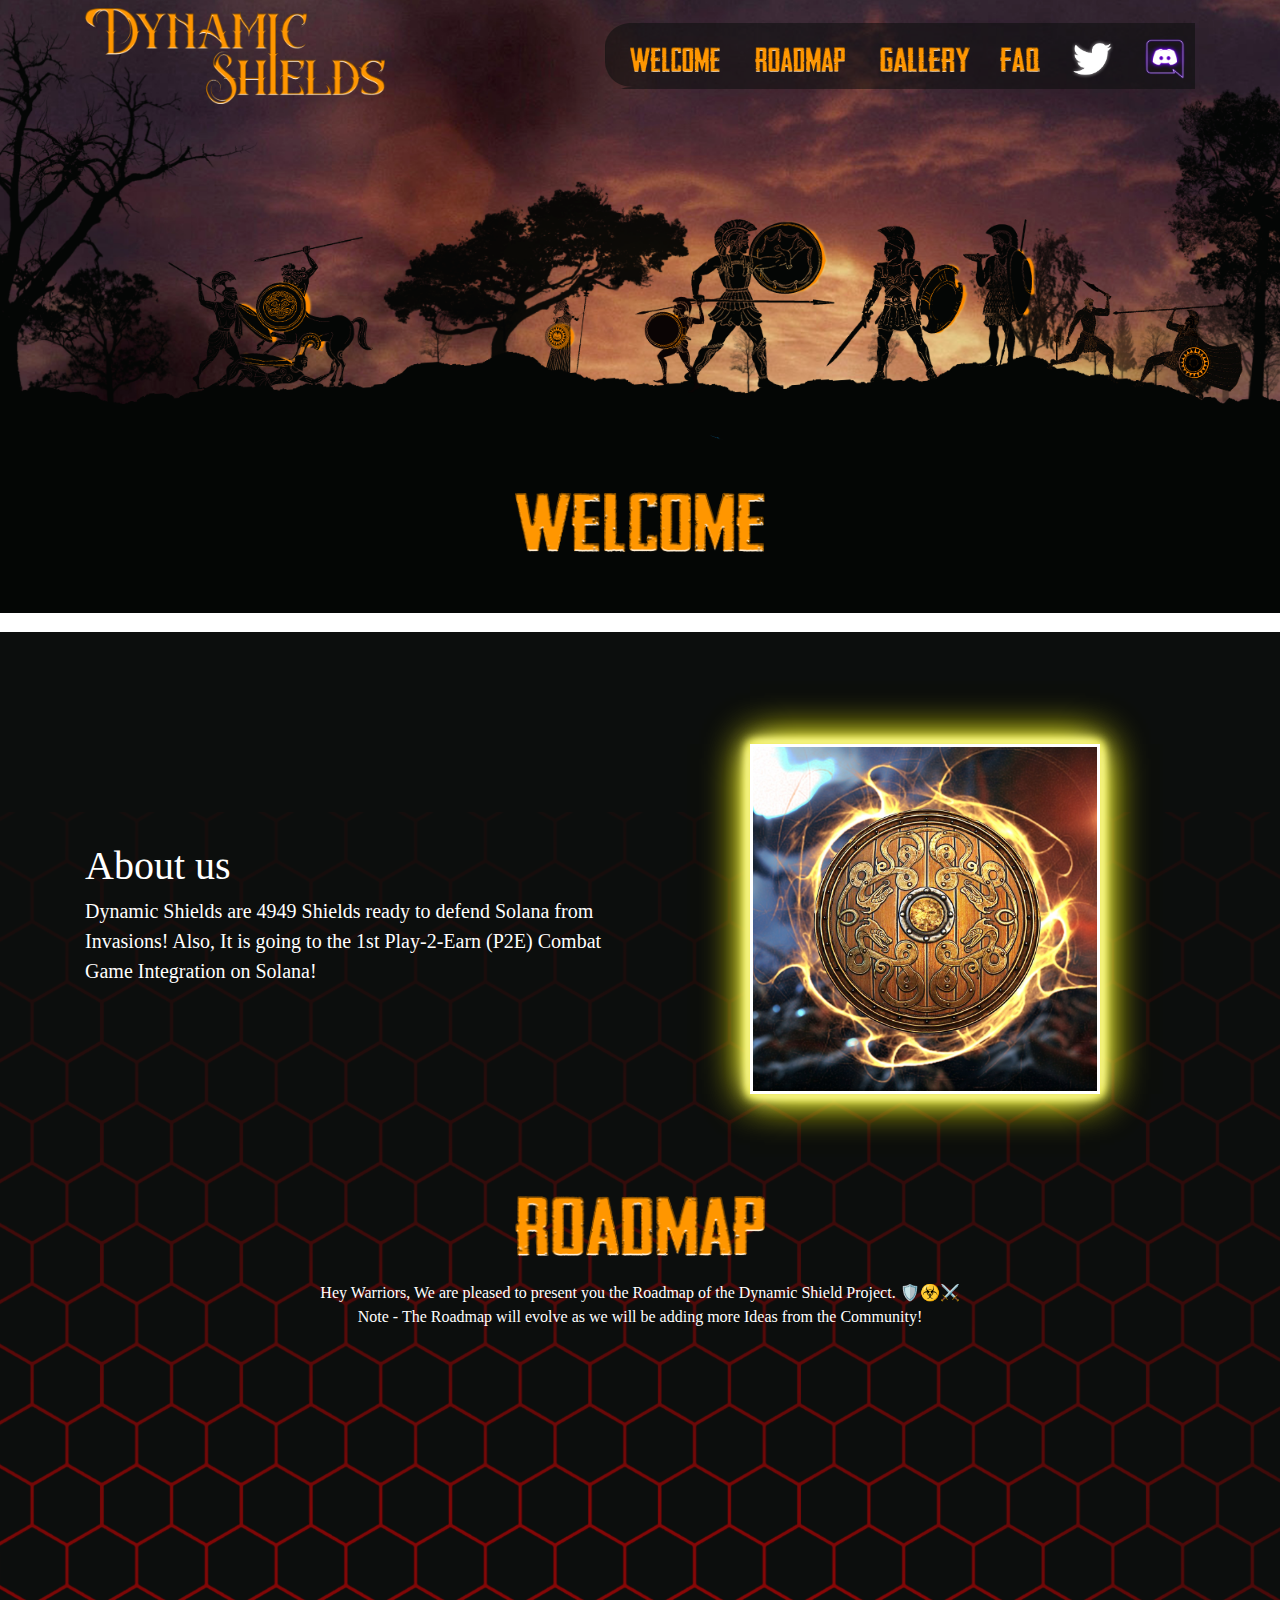
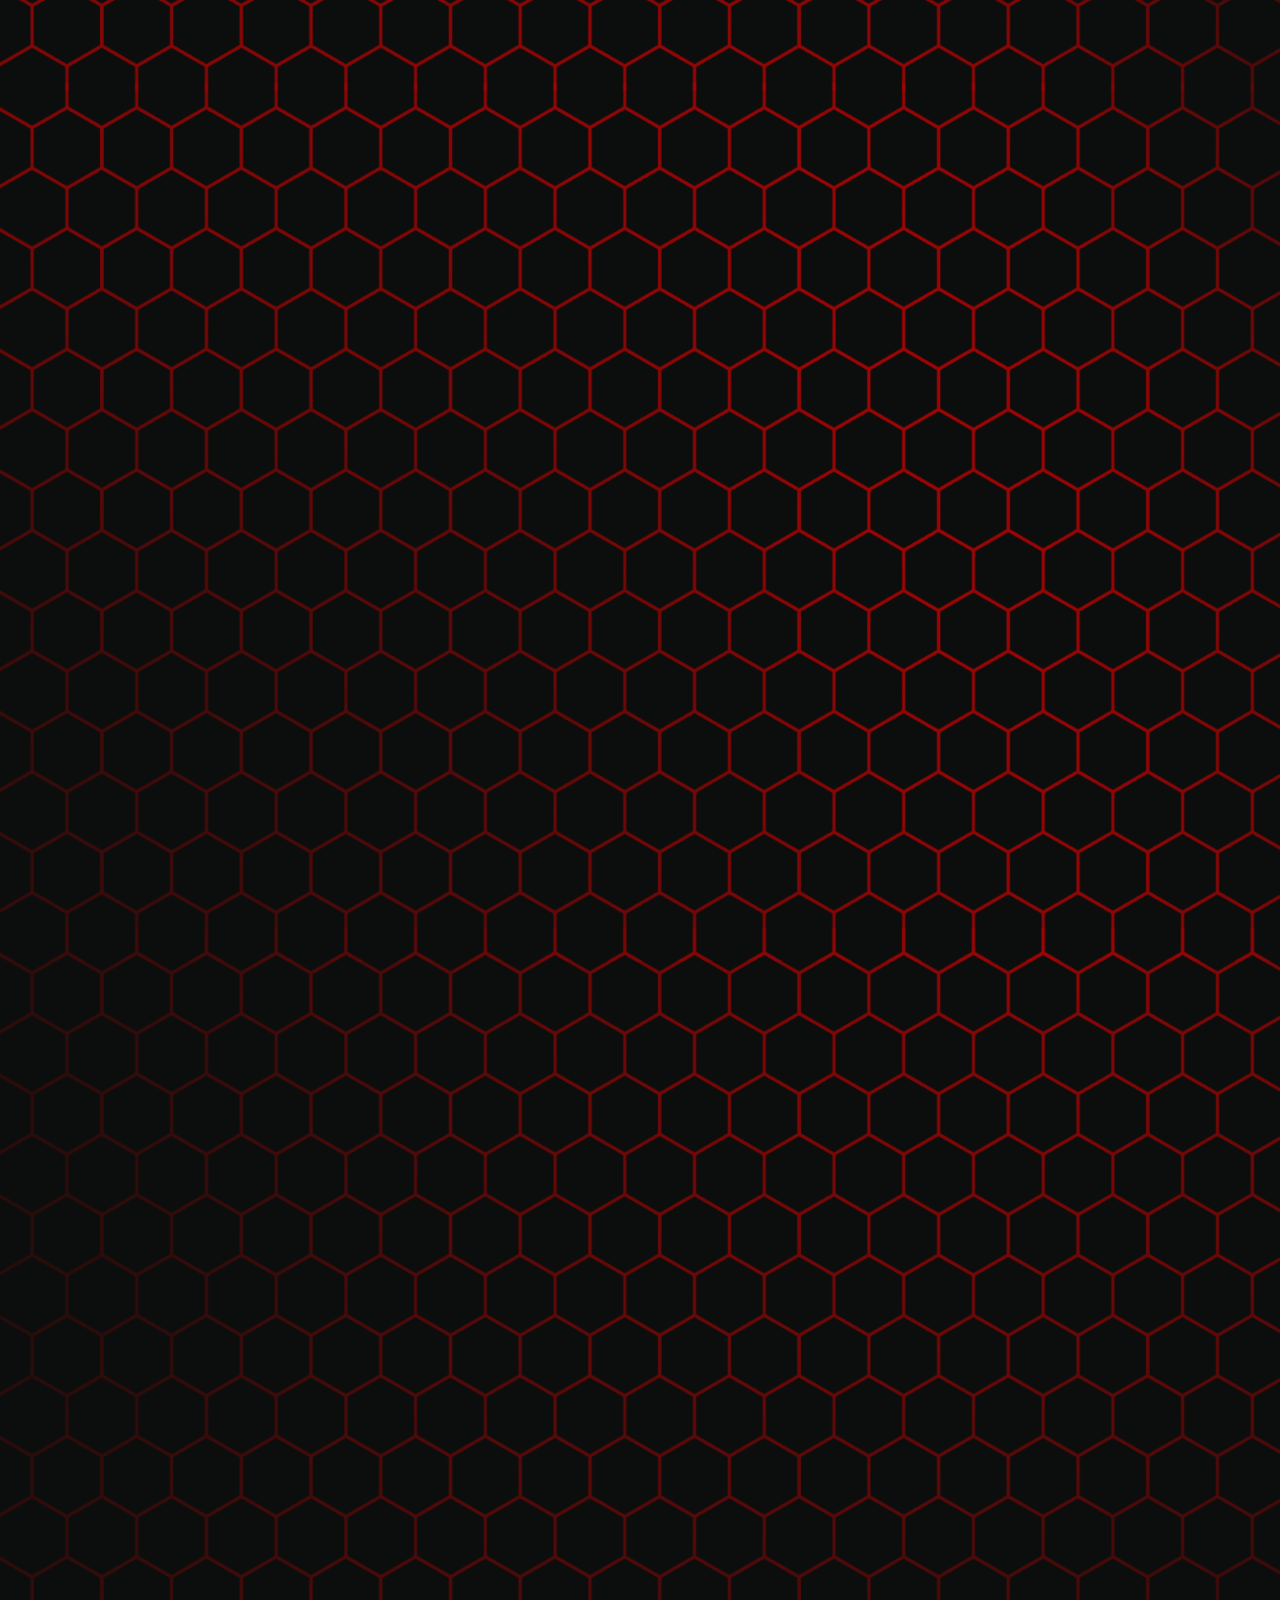
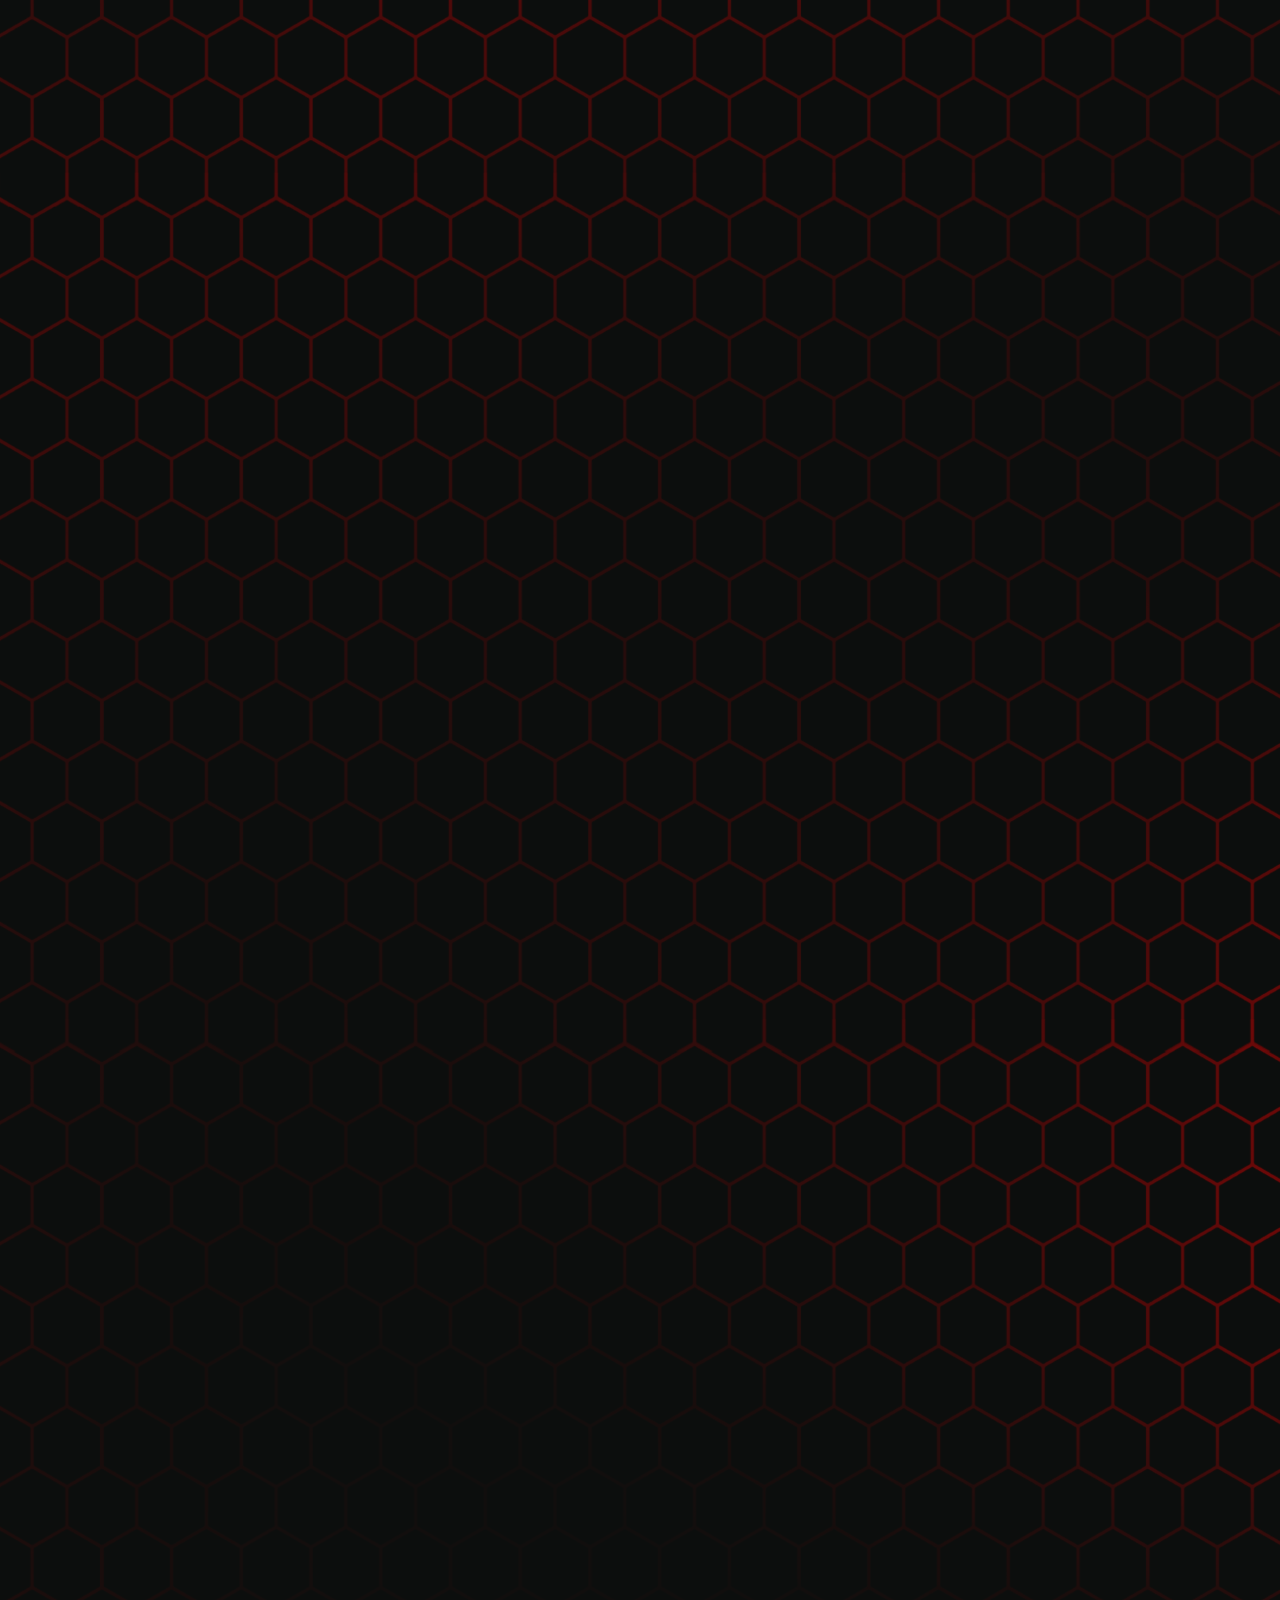
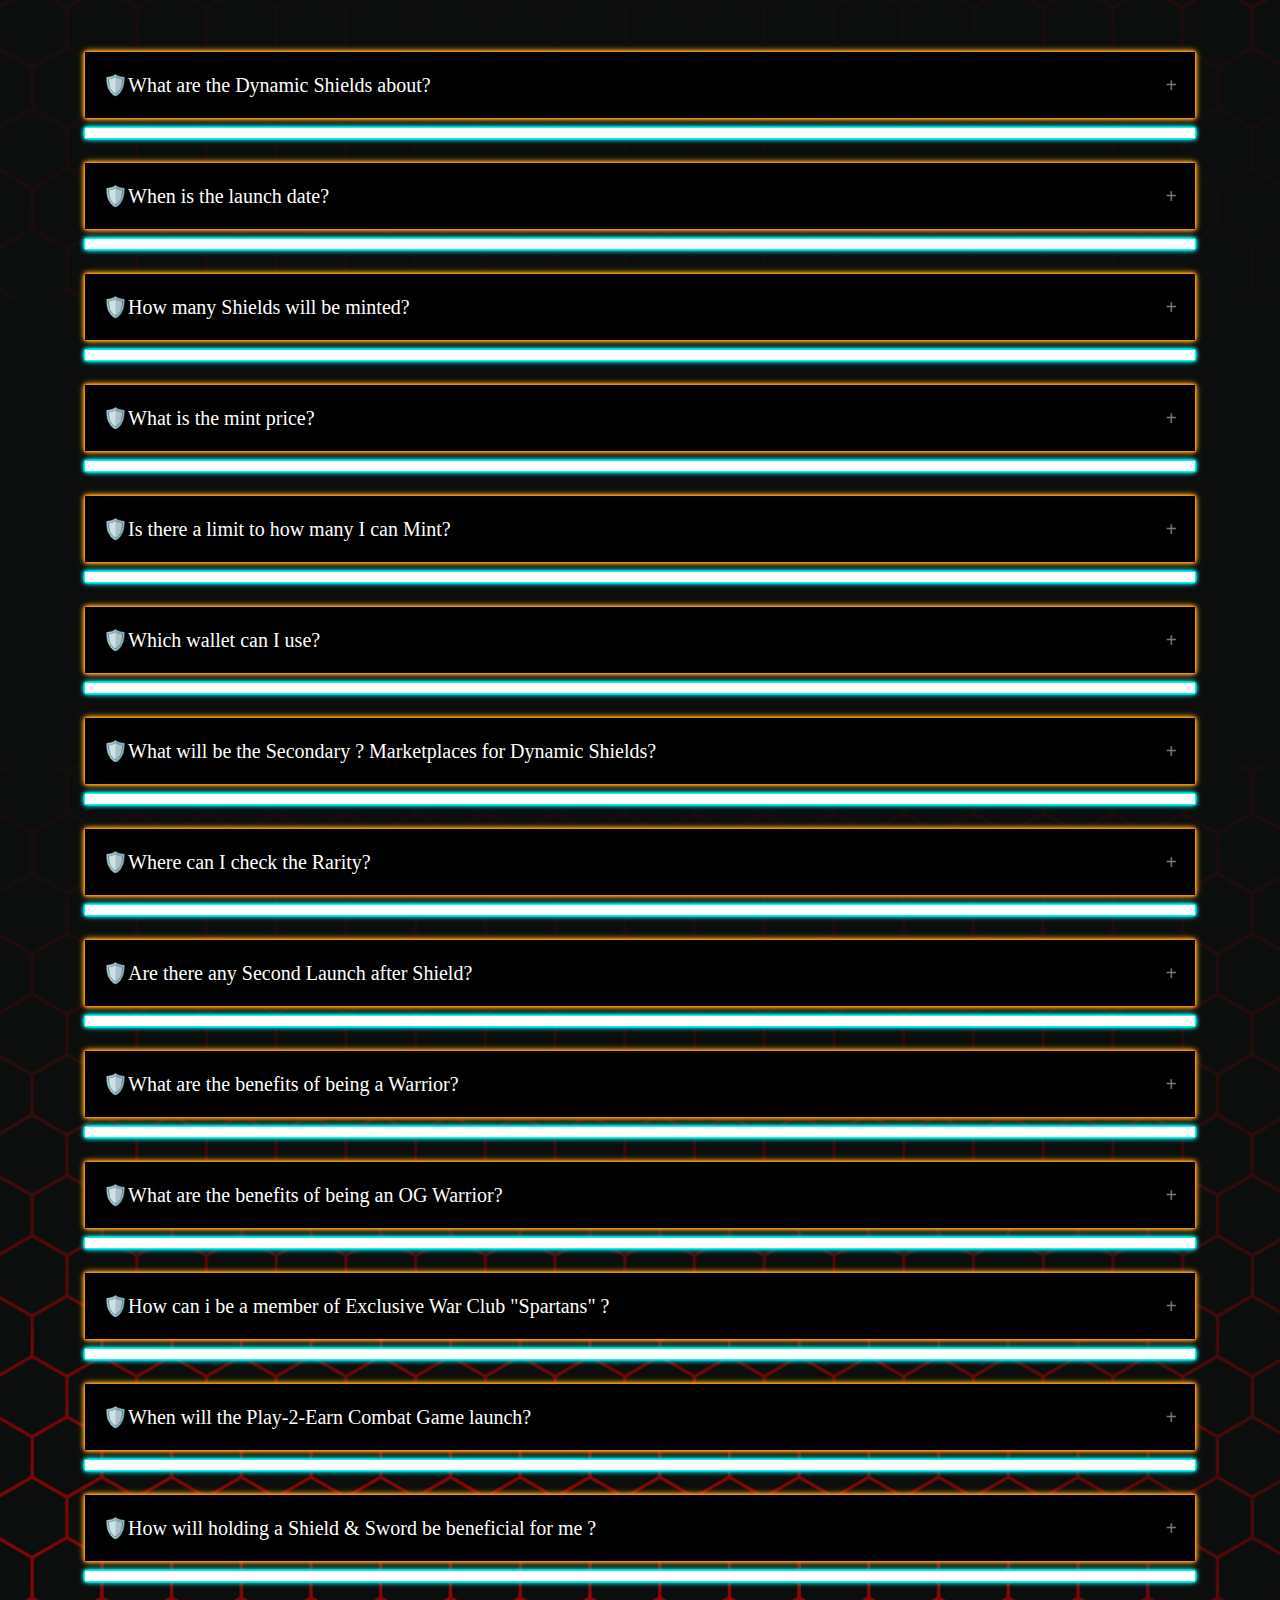
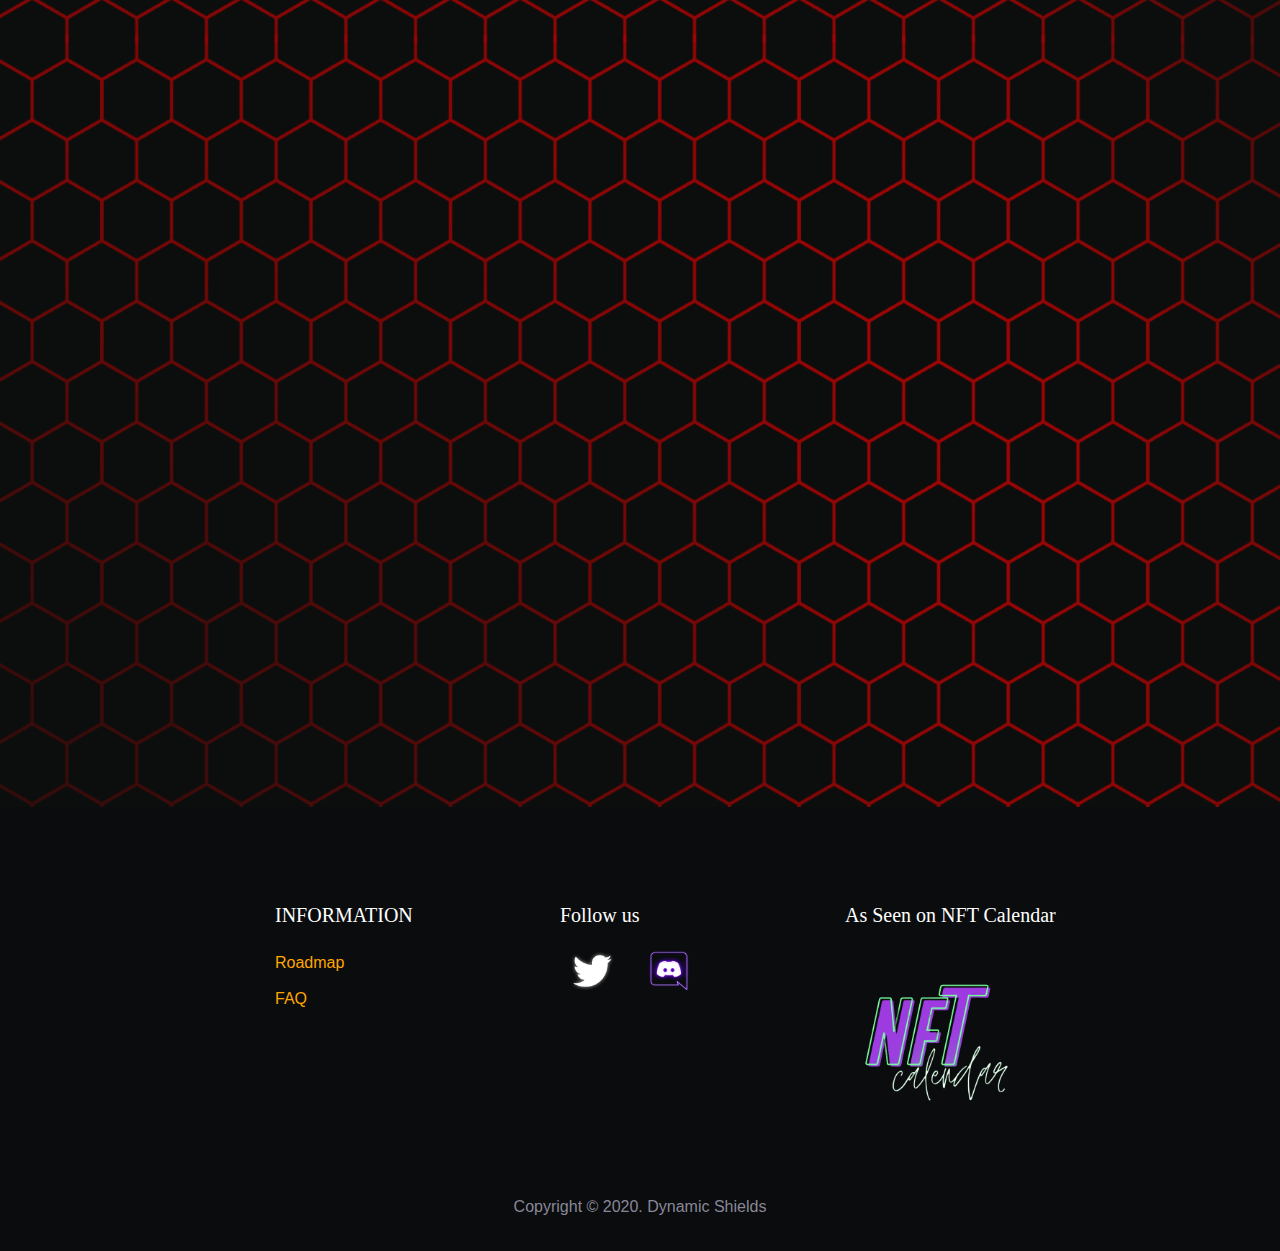
==== commit 20fdb10e: "done" ====
--- a/index.html
+++ b/index.html
@@ -127,6 +127,7 @@
     <img class="welcomimg" src="./assets/img/Welcome.png">
   </div>
 </center> 
+<div id=texture>
 
   <div class="page-section" id="about">
     <div class="container">
@@ -165,7 +166,7 @@
   <div style="background: color #0c0e0d; ;" class="page-section" id="roadmap">
     <div class="container">
       <div class="row align-items-center">
-        <div class="col-lg-6 py-3 wow fadeInUp">
+        <div class="col-lg-6 py-3 wow fadeInUp" id="info">
           <img src="./assets/img/20%.png" id="twenty">
 
           <ul class="warriorpara"><li class="points">
@@ -189,12 +190,12 @@
   <div  class="page-section" id="roadmap">
     <div class="container">
       <div class="row align-items-center">
-        <div class="col-lg-6 py-3 wow fadeInUp">
+        <div class="col-lg-6 py-3 wow fadeInUp" >
           <div class="img-fluid py-3 text-center">
             <img src="./assets/img/72.png" class="roadmapshield2" alt="">
           </div>
          </div>
-        <div class="col-lg-6 py-3 wow fadeInRight">
+        <div class="col-lg-6 py-3 wow fadeInRight" id="info">
           <img src="./assets/img/40%.png" id="twenty">
 
           <ul class="warriorpara"><li class="points">
@@ -217,7 +218,7 @@
   <div class="page-section" id="roadmap">
     <div class="container">
       <div class="row align-items-center">
-        <div class="col-lg-6 py-3 wow fadeInUp">
+        <div class="col-lg-6 py-3 wow fadeInUp" id="info">
           <img src="./assets/img/60%.png" id="twenty">
 
           <ul class="warriorpara"><li class="points">
@@ -244,12 +245,12 @@
   <div  class="page-section" id="roadmap">
     <div class="container">
       <div class="row align-items-center">
-        <div class="col-lg-6 py-3 wow fadeInUp">
+        <div class="col-lg-6 py-3 wow fadeInUp" >
           <div class="img-fluid py-3 text-center">
             <img src="./assets/img/59.png" class="roadmapshield4" alt="">
           </div>
          </div>
-        <div class="col-lg-6 py-3 wow fadeInRight">
+        <div class="col-lg-6 py-3 wow fadeInRight" id="info">
           <img src="./assets/img/80%.png" id="twenty">
 
           <ul class="warriorpara"><li class="points">
@@ -272,7 +273,7 @@
   <div  class="page-section" id="roadmap">
     <div class="container">
       <div class="row align-items-center">
-        <div class="col-lg-6 py-3 wow fadeInUp">
+        <div class="col-lg-6 py-3 wow fadeInUp" id="info">
           <img src="./assets/img/100%.png" id="twenty">
 
           <ul class="warriorpara"><li class="points">
@@ -302,7 +303,7 @@
     </div> <!-- .container -->
   </div> <!-- .page-section -->
 
-  <div class="page-section" id="gallery">
+  <div class="page-section" id="gallery" >
     <div class="container">
       <div class="text-center wow fadeInUp">
         <center>
@@ -519,6 +520,7 @@
 
     </div> <!-- .container -->
   </div> <!-- .page-section -->
+</div>
 
   <!-- Banner info 
   <div class="page-section banner-info">
--- a/assets/css/theme.css
+++ b/assets/css/theme.css
@@ -70,8 +70,16 @@
   height: 60px;
   margin-top: 20px;
 }
+
+#texture{
+  background-image: url('../img/mytexture.png');
+  height: 100%;
+  background-repeat: repeat-y;
+
+margin-top: 80px;
+}
 #bodybg{
-  background-image: url('../img/bg.png');
+  background-image: url('../img/half.png');
   height: 100%;
   background-repeat: no-repeat;
 background-size:contain;
@@ -264,8 +272,8 @@
 }
 
 .accordion {
-  background-color: #0a0c0d;
-  color: #fff;
+  color: #fff;
+  background-color: #000;
   cursor: pointer;
   padding: 18px;
   width: 100%;
@@ -330,7 +338,6 @@
 
 #accordianbox{
   height: 2500px;
-  background-image: url('../img/bg3.png');
 }
 
 .footerlogoimg{
@@ -353,8 +360,16 @@
   width: 100px;
 
 }
+#info{
+  background: rgb(0, 0, 0,0.3);
+}
 
 @media screen and (max-width: 600px) {
+  #twenty{
+    height: 80px;
+    width: 80px;
+  
+  }
   #bodybg{
     background-image: url('../img/bg.png');
     height: 100%;
@@ -393,7 +408,6 @@
   }
 #accordianbox{
   height: 2300px;
-  background-color: #0a0c0d;
 }
   .gallery1{
     width: 150px;
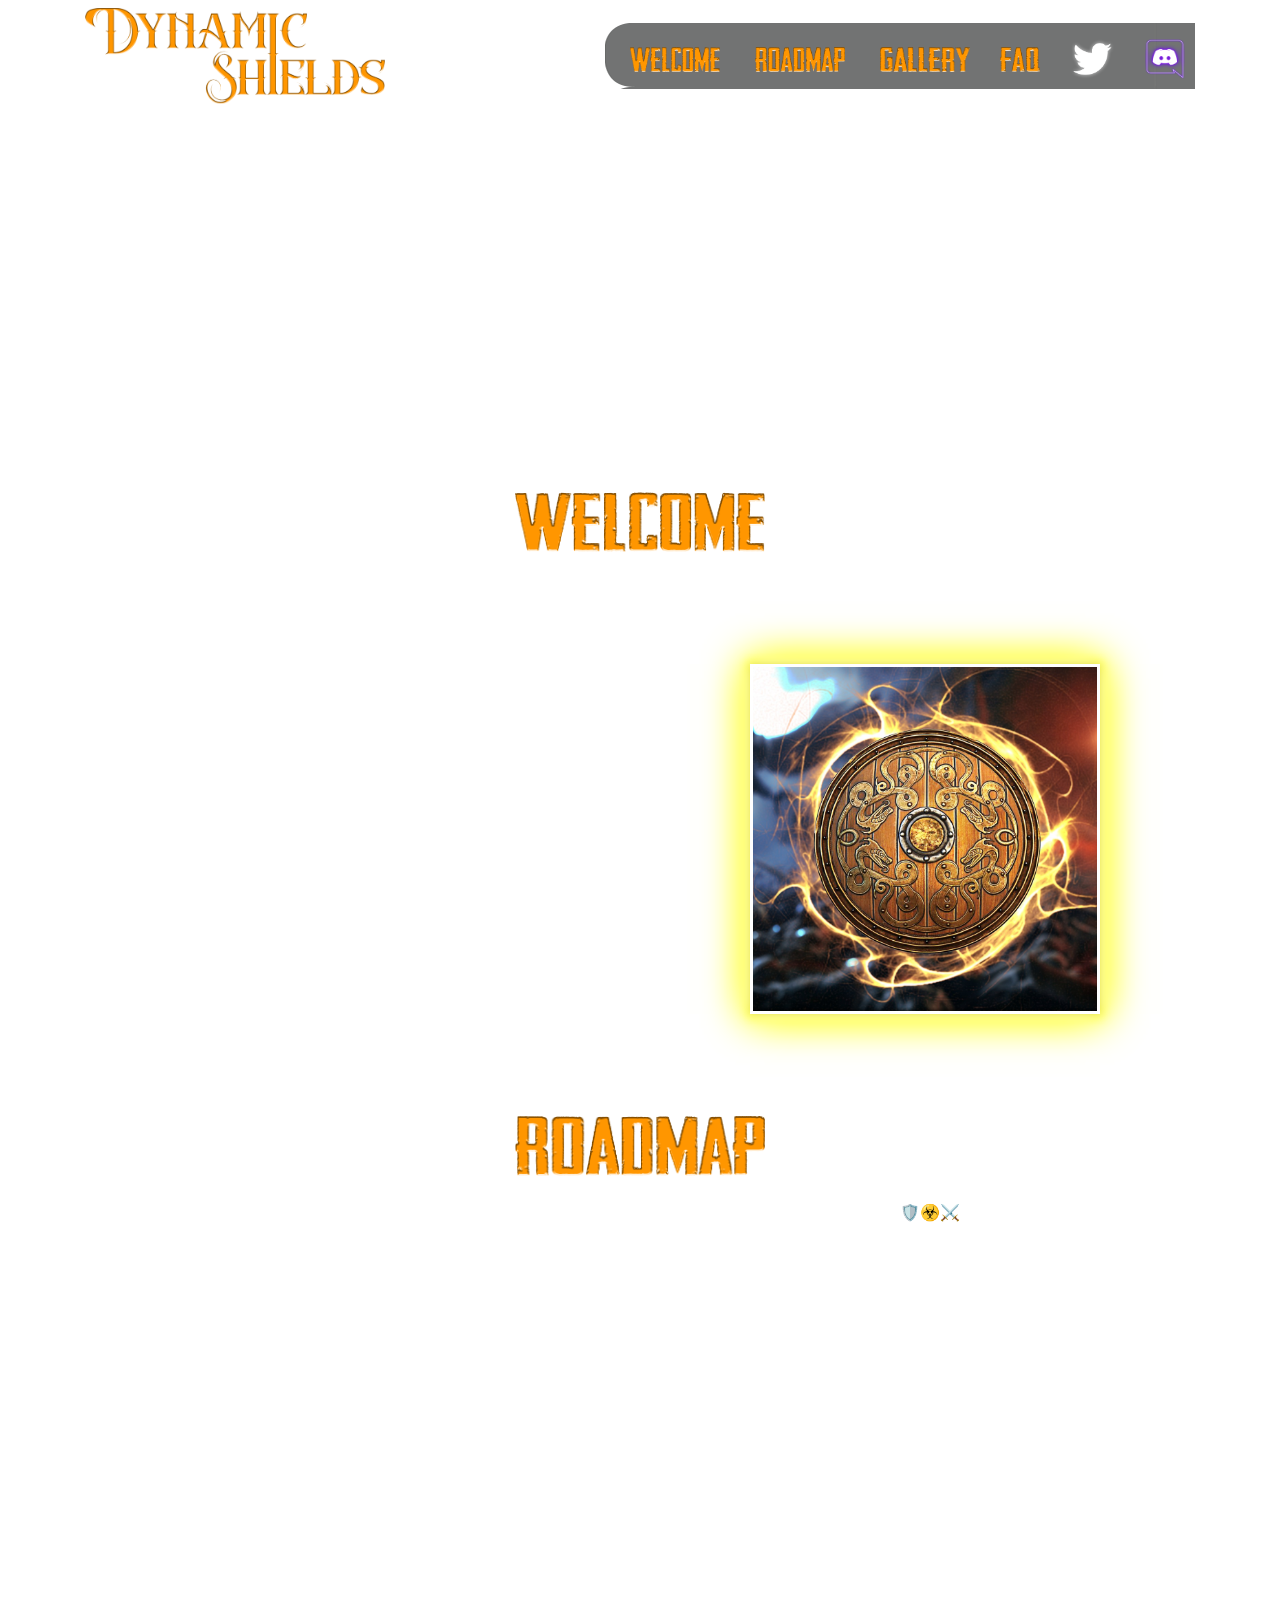
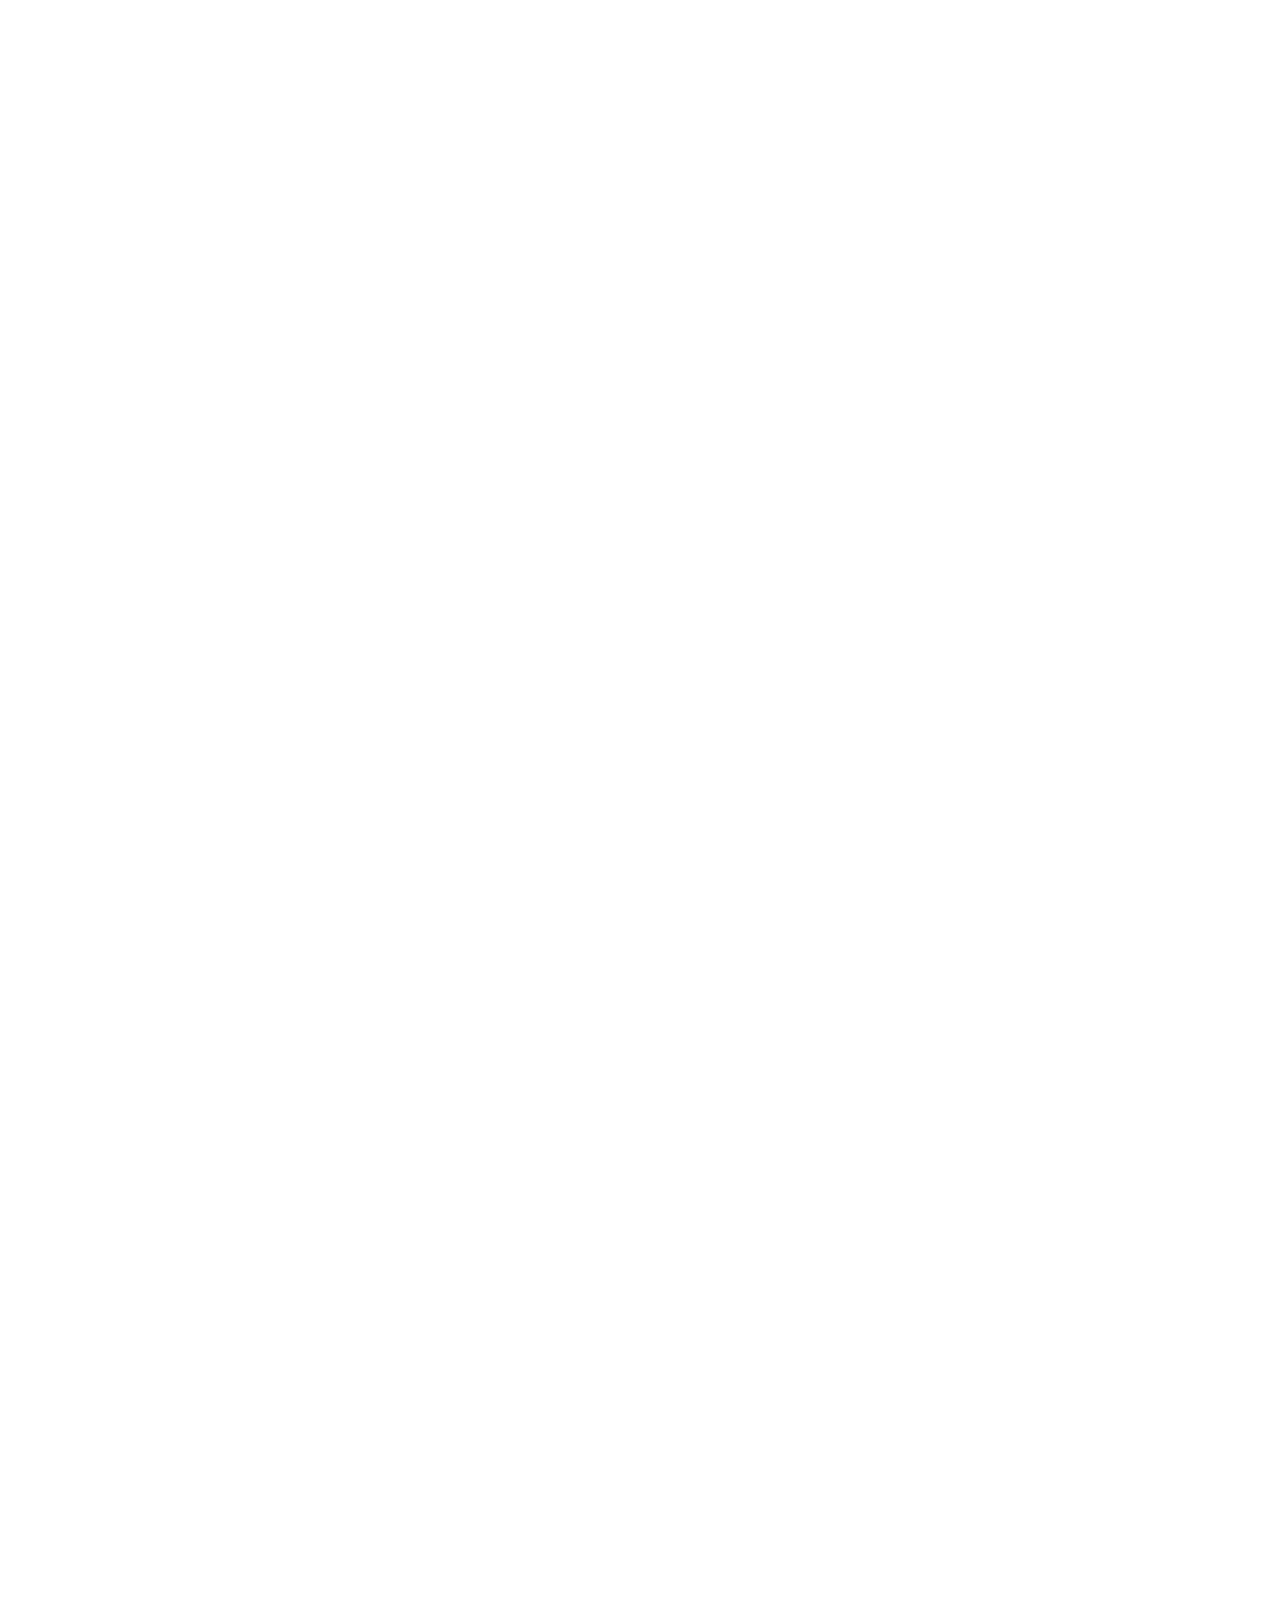
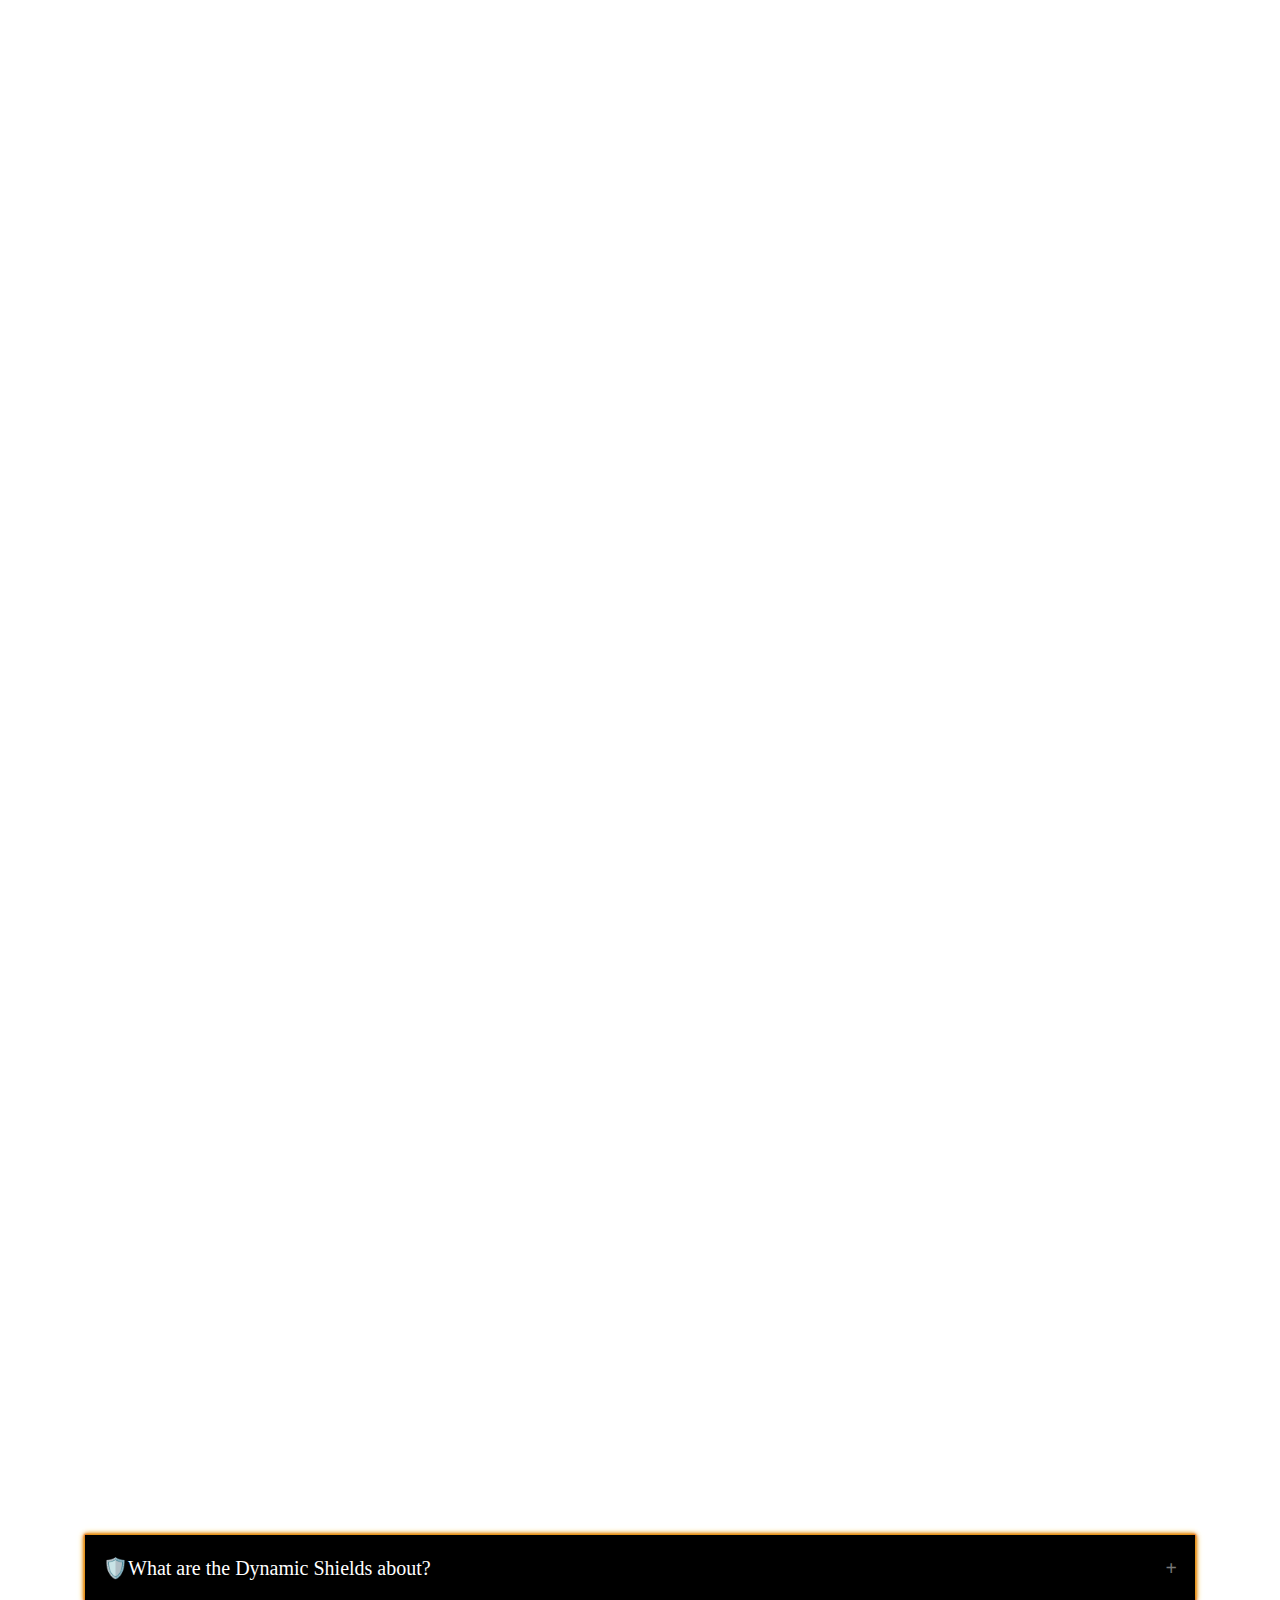
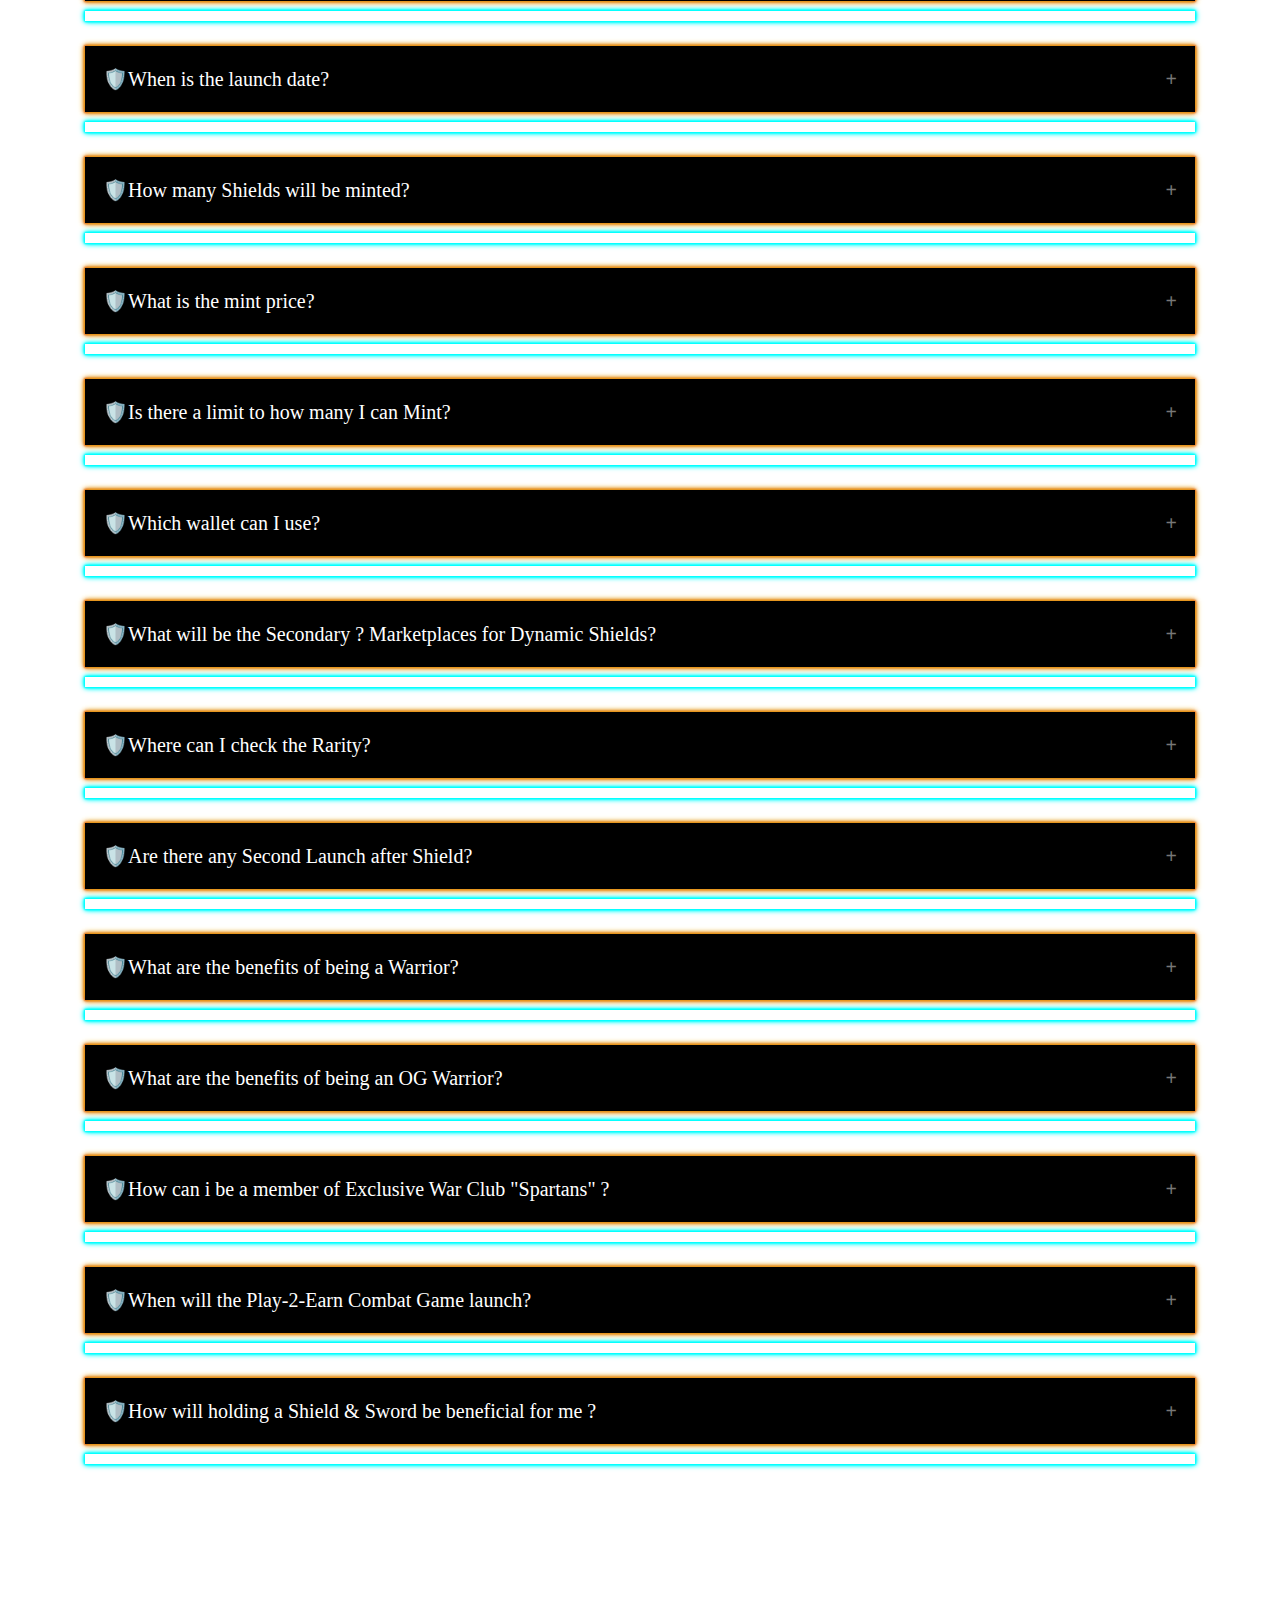
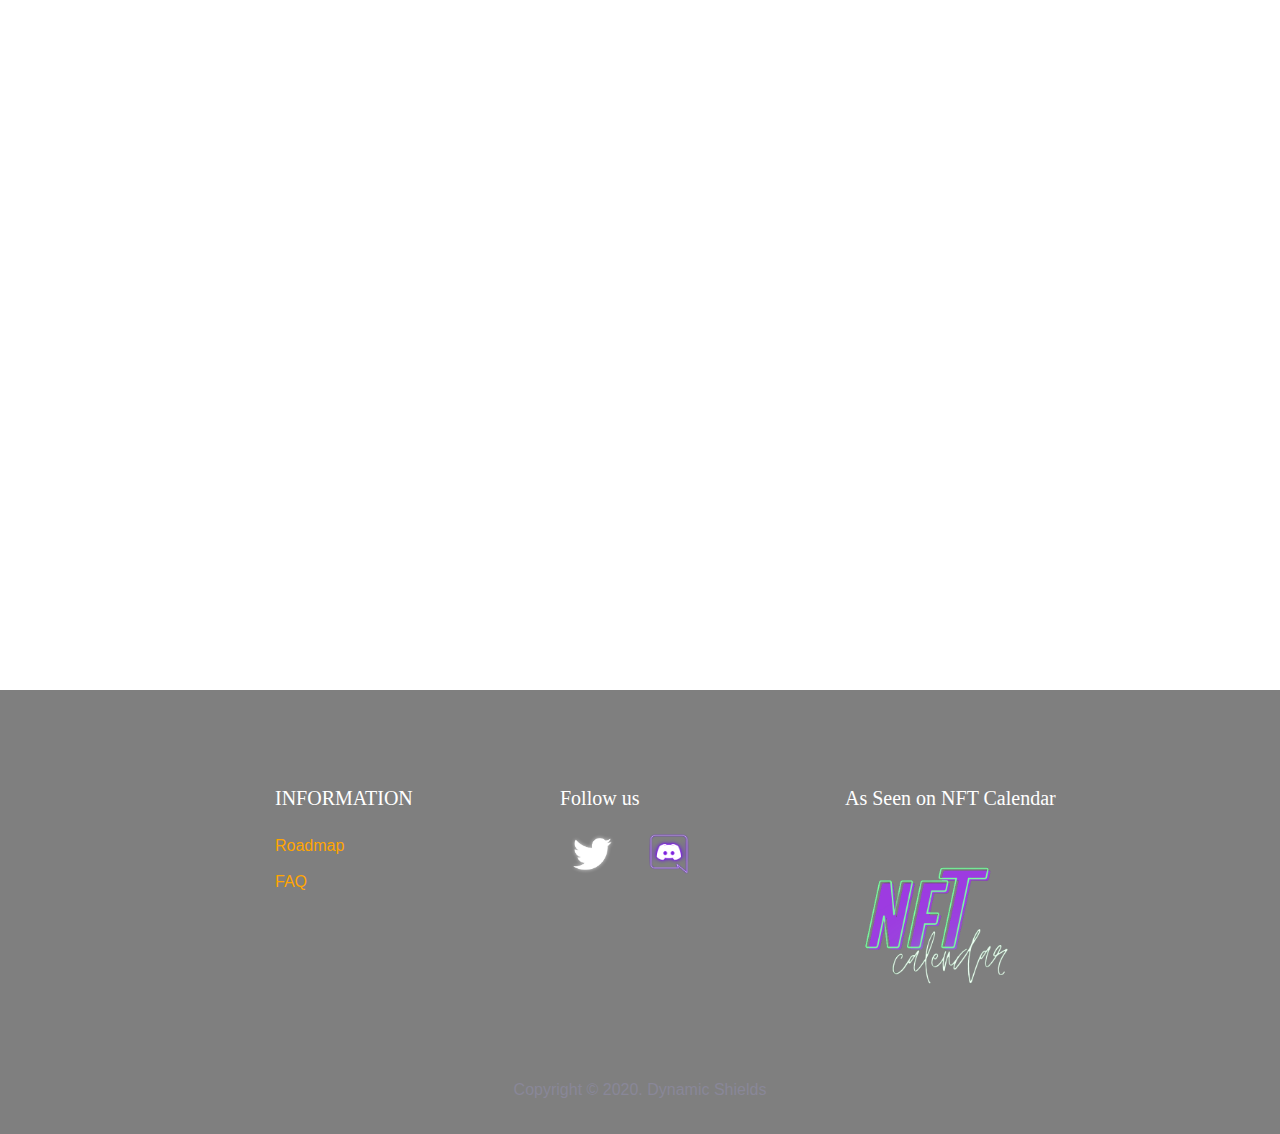
==== commit 44e9270c: "final" ====
--- a/index.html
+++ b/index.html
@@ -1,67 +1,107 @@
 <!DOCTYPE html>
 <html lang="en">
-<head>
-  <meta charset="UTF-8">
-  <meta name="viewport" content="width=device-width, initial-scale=1.0">
-
-  <meta http-equiv="X-UA-Compatible" content="ie=edge">
-
-  <meta name="copyright" content="MACode ID, https://macodeid.com/">
-
-  <title>Dynamic Shield</title>
-
-  <link rel="stylesheet" href="./assets/css/maicons.css">
- 
-
-  <link rel="stylesheet" href="./assets/css/bootstrap.css">
-
-  <link rel="stylesheet" href="./assets/vendor/animate/animate.css">
-
-  <link rel="stylesheet" href="./assets/css/theme.css">
-
-</head>
-<body  id="bodybg">
-
-  <!-- Back to top button -->
-  <div class="back-to-top"></div>
-
-  <header>
-    <nav class="navbar navbar-expand-lg  sticky" data-offset="500">
-      <div class="container">
-        <a href=# class="mylogo"><img class="logoimg" src="./assets/img/Logo.png"></a>
-       
-        <button class="navbar-toggler navbar-light bg-white" data-toggle="collapse" data-target="#navbarContent" aria-controls="navbarContent" aria-expanded="false" aria-label="Toggle navigation">
-          <span class="navbar-toggler-icon"></span>
-        </button>
-
-        <div class="navbar-collapse collapse" id="navbarContent" >
-          <ul class="navbar-nav ml-auto" style="background-image: url('./assets/img/Taskbar.png');">
-            <li class="nav-item">
-              <a class="nav-link" href="#about"><a href="#about" class="navlink"><img class="navlinkimg" src="./assets/img/Welcome.png"></a></a>
-            </li>
-            <li class="nav-item">
-              <a class="nav-link" href="#myroadmap"><a href="#myroadmap" class="navlink"><img class="navlinkimg" src="./assets/img/Roadmap.png"></a></a>
-            </li>
-            <li class="nav-item">
-              <a class="nav-link" href="#gallery"><a href="#gallery" class="navlink"><img class="navlinkimg" src="./assets/img/Gallery.png"></a></a>
-            </li>
-            <li class="nav-item">
-              <a class="nav-link" href="#accordianbox"><a href="#accordianbox" class="navlink2"><img class="navlinkimg2" src="./assets/img/FAQ.png"></a></a>
-            </li>
-            <li class="nav-item">
-              <a class="nav-link" href="https://twitter.com/DynamicShields/"><a href="https://twitter.com/DynamicShields/" class="twitterlink"><img class="twitterimg" src="./assets/img/twitter.png"></a></a>
-            </li>
-            
-            <li class="nav-item">
-              <a class="nav-link" href="https://discord.com/invite/VWhENbkR6e"><a href="https://discord.com/invite/VWhENbkR6e" class="discordlink"><img class="discordimg" src="./assets/img/Discord.png"></a></a>
-            </li>
-          </ul>
-        </div>
-
-      </div>
-    </nav>
-
-    <!--div class="container">
+  <head>
+    <meta charset="UTF-8" />
+    <meta name="viewport" content="width=device-width, initial-scale=1.0" />
+
+    <meta http-equiv="X-UA-Compatible" content="ie=edge" />
+
+    <meta name="copyright" content="MACode ID, https://macodeid.com/" />
+
+    <title>Dynamic Shield</title>
+
+    <link rel="stylesheet" href="./assets/css/maicons.css" />
+
+    <link rel="stylesheet" href="./assets/css/bootstrap.css" />
+
+    <link rel="stylesheet" href="./assets/vendor/animate/animate.css" />
+
+    <link rel="stylesheet" href="./assets/css/theme.css" />
+  </head>
+  <body id="bodybg">
+    <!-- Back to top button -->
+    <div class="back-to-top"></div>
+
+    <header>
+      <nav class="navbar navbar-expand-lg sticky" data-offset="500">
+        <div class="container">
+          <a href="#" class="mylogo"
+            ><img class="logoimg" src="./assets/img/Logo.png"
+          /></a>
+
+          <button
+            class="navbar-toggler navbar-light bg-white"
+            data-toggle="collapse"
+            data-target="#navbarContent"
+            aria-controls="navbarContent"
+            aria-expanded="false"
+            aria-label="Toggle navigation"
+          >
+            <span class="navbar-toggler-icon"></span>
+          </button>
+
+          <div class="navbar-collapse collapse" id="navbarContent">
+            <ul
+              class="navbar-nav ml-auto"
+              style="background-image: url('./assets/img/Taskbar.png')"
+            >
+              <li class="nav-item">
+                <a class="nav-link" href="#about"
+                  ><a href="#about" class="navlink"
+                    ><img
+                      class="navlinkimg"
+                      src="./assets/img/Welcome.png" /></a
+                ></a>
+              </li>
+              <li class="nav-item">
+                <a class="nav-link" href="#myroadmap"
+                  ><a href="#myroadmap" class="navlink"
+                    ><img
+                      class="navlinkimg"
+                      src="./assets/img/Roadmap.png" /></a
+                ></a>
+              </li>
+              <li class="nav-item">
+                <a class="nav-link" href="#gallery"
+                  ><a href="#gallery" class="navlink"
+                    ><img
+                      class="navlinkimg"
+                      src="./assets/img/Gallery.png" /></a
+                ></a>
+              </li>
+              <li class="nav-item">
+                <a class="nav-link" href="#accordianbox"
+                  ><a href="#accordianbox" class="navlink2"
+                    ><img class="navlinkimg2" src="./assets/img/FAQ.png" /></a
+                ></a>
+              </li>
+              <li class="nav-item">
+                <a class="nav-link" href="https://twitter.com/DynamicShields/"
+                  ><a
+                    href="https://twitter.com/DynamicShields/"
+                    class="twitterlink"
+                    ><img
+                      class="twitterimg"
+                      src="./assets/img/twitter.png" /></a
+                ></a>
+              </li>
+
+              <li class="nav-item">
+                <a class="nav-link" href="https://discord.com/invite/VWhENbkR6e"
+                  ><a
+                    href="https://discord.com/invite/VWhENbkR6e"
+                    class="discordlink"
+                    ><img
+                      class="discordimg"
+                      src="./assets/img/Discord.png" /></a
+                ></a>
+              </li>
+            </ul>
+          </div>
+        </div>
+      </nav>
+
+      <!--div class="container">
       <div class="page-banner home-banner">
         <div class="row align-items-center flex-wrap-reverse h-100">
           <div class="col-md-6 py-5 wow fadeInLeft">
@@ -78,9 +118,9 @@
         <a href="#about" class="btn-scroll" data-role="smoothscroll"><span class="mai-arrow-down"></span></a>
       </div>
     </div-->
-  </header>
-
-  <!--div class="page-section">
+    </header>
+
+    <!--div class="page-section">
     <div class="container">
       <div class="row">
         <div class="col-lg-4">
@@ -122,227 +162,291 @@
       </div>
     </div> 
   </div--->
-  <center>
-  <div>
-    <img class="welcomimg" src="./assets/img/Welcome.png">
-  </div>
-</center> 
-<div id=texture>
-
-  <div class="page-section" id="about">
-    <div class="container">
-      <div class="row align-items-center">
-        <div class="col-lg-6 py-3 wow fadeInUp">
-          <span class="mypara2">About us</span>
-         
-          <p class="mypara">Dynamic Shields are 4949 Shields ready to defend Solana from Invasions! 
-            Also, It is going to the 1st Play-2-Earn (P2E) Combat Game Integration on Solana!</p>
-        </div>
-        <div class="col-lg-6 py-3 wow fadeInRight">
-          <div class="img-fluid py-3 text-center">
-            <img src="./assets/img/welcome.jpeg" class="welcomeshield"  alt="">
-          </div>
-        </div>
-      </div>
-    </div> <!-- .container -->
-  </div> <!-- .page-section -->
-
-  <center>
-    <div id="myroadmap">
-      <img class="roadmapimg" src="./assets/img/Roadmap.png">
-    </div>
-    <p class="warriorpara">
-      Hey Warriors,
-  We are pleased to present you the Roadmap of the Dynamic Shield Project.
-  
-  🛡️☣️⚔️
-  <br>
-  Note - The Roadmap will evolve as we will be adding more Ideas from the Community!
-
-  
-    </p>
-  </center>
-  
-  <div style="background: color #0c0e0d; ;" class="page-section" id="roadmap">
-    <div class="container">
-      <div class="row align-items-center">
-        <div class="col-lg-6 py-3 wow fadeInUp" id="info">
-          <img src="./assets/img/20%.png" id="twenty">
-
-          <ul class="warriorpara"><li class="points">
-            ☣️ Completion of our Unique Artwork!</li>
-
-
-<li class="points">☣️ Forming a Community which will be a part of our bigger future plans!</li>
-<li class="points"> ☣️ Launching our website with every details of our project!</li>
-          </ul>
-         
-        </div>
-        <div class="col-lg-6 py-3 wow fadeInRight">
-          <div class="img-fluid py-3 text-center">
-            <img src="./assets/img/71.png" class="roadmapshield" alt="">
-          </div>
-        </div>
-      </div>
-    </div> <!-- .container -->
-  </div> <!-- .page-section -->
-
-  <div  class="page-section" id="roadmap">
-    <div class="container">
-      <div class="row align-items-center">
-        <div class="col-lg-6 py-3 wow fadeInUp" >
-          <div class="img-fluid py-3 text-center">
-            <img src="./assets/img/72.png" class="roadmapshield2" alt="">
-          </div>
-         </div>
-        <div class="col-lg-6 py-3 wow fadeInRight" id="info">
-          <img src="./assets/img/40%.png" id="twenty">
-
-          <ul class="warriorpara"><li class="points">
-            ☣️ Start our Marketing on Twitter & Discord!
-</li>
-
-
-<li class="points">☣️ Collaborating with more authentic projects to support & expand our audiences!
-</li>
-<li class="points"> ☣️ Organizing Game sessions & Meme contest to reward our valuable members!
-</li>
-          </ul>
-         
-          
-        </div>
-      </div>
-    </div> <!-- .container -->
-  </div> <!-- .page-section -->
-
-  <div class="page-section" id="roadmap">
-    <div class="container">
-      <div class="row align-items-center">
-        <div class="col-lg-6 py-3 wow fadeInUp" id="info">
-          <img src="./assets/img/60%.png" id="twenty">
-
-          <ul class="warriorpara"><li class="points">
-            ☣️ Carrying out trials & tests for a smooth and seamless Minting experience!
-</li>
-
-
-<li class="points">☣️ Launching our First FREE Public sale for Dynamic Shields!
-</li>
-<li class="points"> ☣️ Launching verified & statistically approved Rarity!
-</li>
-          </ul>
-         
-        </div>
-        <div class="col-lg-6 py-3 wow fadeInRight">
-          <div class="img-fluid py-3 text-center">
-            <img src="./assets/img/58.png" class="roadmapshield3" alt="">
-          </div>
-        </div>
-      </div>
-    </div> <!-- .container -->
-  </div> <!-- .page-section -->
-  
-  <div  class="page-section" id="roadmap">
-    <div class="container">
-      <div class="row align-items-center">
-        <div class="col-lg-6 py-3 wow fadeInUp" >
-          <div class="img-fluid py-3 text-center">
-            <img src="./assets/img/59.png" class="roadmapshield4" alt="">
-          </div>
-         </div>
-        <div class="col-lg-6 py-3 wow fadeInRight" id="info">
-          <img src="./assets/img/80%.png" id="twenty">
-
-          <ul class="warriorpara"><li class="points">
-            ☣️ Listing on great Marketplaces like Magic Eden, Digital Eyes, Solsea & Alpha Art!
-</li>
-
-
-<li class="points">☣️ Announcing plans for our Future 3D Swords Launch!
-</li>
-<li class="points">☣️ Announcement of base outline plan of our Play-2-Earn Combat Game ! 
-</li>
-          </ul>
-         
-          
-        </div>
-      </div>
-    </div> <!-- .container -->
-  </div> <!-- .page-section -->
-
-  <div  class="page-section" id="roadmap">
-    <div class="container">
-      <div class="row align-items-center">
-        <div class="col-lg-6 py-3 wow fadeInUp" id="info">
-          <img src="./assets/img/100%.png" id="twenty">
-
-          <ul class="warriorpara"><li class="points">
-            ☣️ Launching our Second Public sale of 3D Swords ⚔️!
-</li>
-
-
-<li class="points">☣️ Funding received from our 3D launch will go towards Kick starting our Play-2-Earn Combat Game!
-</li>
-<li class="points"> ☣️ Launching our Exclusive War Club "Spartans" which will be only for our verified Shield🛡️ & Sword⚔️ Holders!
-</li>
-<li class="points">☣️ Finally Launching our Play-2-Earn Combat Game accessible to our Shield🛡️ & Sword⚔️ Holders!
-</li>
-<li class="points">(You will be able to use your own Shield & Swords in the Game!)
-
-  As this is a community driven project, It should reflect your Ideas and Goals!
-  Thus, If you have any valuable opinion or Ideas feel free to put them in the #suggestion channel!</li>
-          </ul>
-         
-        </div>
-        <div class="col-lg-6 py-3 wow fadeInRight">
-          <div class="img-fluid py-3 text-center">
-            <img src="./assets/img/60.png" class="roadmapshield" alt="">
-          </div>
-        </div>
-      </div>
-    </div> <!-- .container -->
-  </div> <!-- .page-section -->
-
-  <div class="page-section" id="gallery" >
-    <div class="container">
-      <div class="text-center wow fadeInUp">
-        <center>
-          <div>
-            <img class="roadmapimg" src="./assets/img/Gallery.png">
-          </div>
-      
-</center>     
-      </div>
-      <div class="flex-container">
-        <div class="flex-container-inside">
-          <div class="flex-item wow zoomIn"><img src="./assets/img/1.png" class="gallery1"></div>
-          <div class="flex-item wow zoomIn"><img src="./assets/img/2.png" class="gallery1"></div>
-      </div>
-      <div class="flex-container-inside">
-        <div class="flex-item wow zoomIn"><img src="./assets/img/3.png" class="gallery1"></div>
-        <div class="flex-item wow zoomIn"><img src="./assets/img/4.png" class="gallery1"></div>
-    </div>  
-    
-
-      </div>
-      <div class="flex-container">
-        <div class="flex-container-inside">
-          <div class="flex-item wow zoomIn"><img src="./assets/img/5.png" class="gallery1"></div>
-          <div class="flex-item wow zoomIn"><img src="./assets/img/6.png" class="gallery1"></div>
-      </div>
-      <div class="flex-container-inside">
-        <div class="flex-item wow zoomIn"><img src="./assets/img/7.png" class="gallery1"></div>
-        <div class="flex-item wow zoomIn"><img src="./assets/img/8.png" class="gallery1"></div>
-    </div>  
-    
-
-      </div>
-
-
-    </div> <!-- .container -->
-  </div> <!-- .page-section -->
-
-  <!--div class="page-section banner-seo-check">
+    <center>
+      <div>
+        <img class="welcomimg" src="./assets/img/Welcome.png" />
+      </div>
+    </center>
+    <div id="texture">
+      <div class="page-section" id="about">
+        <div class="container">
+          <div class="row align-items-center">
+            <div class="col-lg-6 py-3 wow fadeInUp">
+              <span class="mypara2">About us</span>
+
+              <p class="mypara">
+                Dynamic Shields are 4949 Shields ready to defend Solana from
+                Invasions! Also, It is going to the 1st Play-2-Earn (P2E) Combat
+                Game Integration on Solana!
+              </p>
+            </div>
+            <div class="col-lg-6 py-3 wow fadeInRight">
+              <div class="img-fluid py-3 text-center">
+                <img
+                  src="./assets/img/welcome.jpeg"
+                  class="welcomeshield"
+                  alt=""
+                />
+              </div>
+            </div>
+          </div>
+        </div>
+        <!-- .container -->
+      </div>
+      <!-- .page-section -->
+
+      <center>
+        <div id="myroadmap">
+          <img class="roadmapimg" src="./assets/img/Roadmap.png" />
+        </div>
+        <p class="warriorpara">
+          Hey Warriors, We are pleased to present you the Roadmap of the Dynamic
+          Shield Project. 🛡️☣️⚔️
+          <br />
+          Note - The Roadmap will evolve as we will be adding more Ideas from
+          the Community!
+        </p>
+      </center>
+
+      <div style="background: color #0c0e0d" class="page-section" id="roadmap">
+        <div class="container">
+          <div class="row align-items-center">
+            <div class="col-lg-6 py-3 wow fadeInUp" id="info">
+              <center>
+                <h1>
+                  <span class="mytwenty">20</span><span class="percent">%</span>
+                </h1>
+              </center>
+
+              <ul class="warriorpara">
+                <li class="points">☣️ Completion of our Unique Artwork!</li>
+
+                <li class="points">
+                  ☣️ Forming a Community which will be a part of our bigger
+                  future plans!
+                </li>
+                <li class="points">
+                  ☣️ Launching our website with every details of our project!
+                </li>
+              </ul>
+            </div>
+            <div class="col-lg-6 py-3 wow fadeInRight">
+              <div class="img-fluid py-3 text-center">
+                <img src="./assets/img/71.png" class="roadmapshield" alt="" />
+              </div>
+            </div>
+          </div>
+        </div>
+        <!-- .container -->
+      </div>
+      <!-- .page-section -->
+
+      <div class="page-section" id="roadmap">
+        <div class="container">
+          <div class="row align-items-center">
+            <div class="col-lg-6 py-3 wow fadeInUp">
+              <div class="img-fluid py-3 text-center">
+                <img src="./assets/img/72.png" class="roadmapshield2" alt="" />
+              </div>
+            </div>
+            <div class="col-lg-6 py-3 wow fadeInRight" id="info">
+              <center>
+                <h1>
+                  <span class="mytwenty">40</span><span class="percent">%</span>
+                </h1>
+              </center>
+
+              <ul class="warriorpara">
+                <li class="points">
+                  ☣️ Start our Marketing on Twitter & Discord!
+                </li>
+
+                <li class="points">
+                  ☣️ Collaborating with more authentic projects to support &
+                  expand our audiences!
+                </li>
+                <li class="points">
+                  ☣️ Organizing Game sessions & Meme contest to reward our
+                  valuable members!
+                </li>
+              </ul>
+            </div>
+          </div>
+        </div>
+        <!-- .container -->
+      </div>
+      <!-- .page-section -->
+
+      <div class="page-section" id="roadmap">
+        <div class="container">
+          <div class="row align-items-center">
+            <div class="col-lg-6 py-3 wow fadeInUp" id="info">
+              <center>
+                <h1>
+                  <span class="mytwenty">60</span><span class="percent">%</span>
+                </h1>
+              </center>
+
+              <ul class="warriorpara">
+                <li class="points">
+                  ☣️ Carrying out trials & tests for a smooth and seamless
+                  Minting experience!
+                </li>
+
+                <li class="points">
+                  ☣️ Launching our First FREE Public sale for Dynamic Shields!
+                </li>
+                <li class="points">
+                  ☣️ Launching verified & statistically approved Rarity!
+                </li>
+              </ul>
+            </div>
+            <div class="col-lg-6 py-3 wow fadeInRight">
+              <div class="img-fluid py-3 text-center">
+                <img src="./assets/img/58.png" class="roadmapshield3" alt="" />
+              </div>
+            </div>
+          </div>
+        </div>
+        <!-- .container -->
+      </div>
+      <!-- .page-section -->
+
+      <div class="page-section" id="roadmap">
+        <div class="container">
+          <div class="row align-items-center">
+            <div class="col-lg-6 py-3 wow fadeInUp">
+              <div class="img-fluid py-3 text-center">
+                <img src="./assets/img/59.png" class="roadmapshield4" alt="" />
+              </div>
+            </div>
+            <div class="col-lg-6 py-3 wow fadeInRight" id="info">
+              <center>
+                <h1>
+                  <span class="mytwenty">80</span><span class="percent">%</span>
+                </h1>
+              </center>
+
+              <ul class="warriorpara">
+                <li class="points">
+                  ☣️ Listing on great Marketplaces like Magic Eden, Digital
+                  Eyes, Solsea & Alpha Art!
+                </li>
+
+                <li class="points">
+                  ☣️ Announcing plans for our Future 3D Swords Launch!
+                </li>
+                <li class="points">
+                  ☣️ Announcement of base outline plan of our Play-2-Earn Combat
+                  Game !
+                </li>
+              </ul>
+            </div>
+          </div>
+        </div>
+        <!-- .container -->
+      </div>
+      <!-- .page-section -->
+
+      <div class="page-section" id="roadmap">
+        <div class="container">
+          <div class="row align-items-center">
+            <div class="col-lg-6 py-3 wow fadeInUp" id="info">
+              <center>
+                <h1>
+                  <span class="mytwenty">100</span
+                  ><span class="percent">%</span>
+                </h1>
+              </center>
+
+              <ul class="warriorpara">
+                <li class="points">
+                  ☣️ Launching our Second Public sale of 3D Swords ⚔️!
+                </li>
+
+                <li class="points">
+                  ☣️ Funding received from our 3D launch will go towards Kick
+                  starting our Play-2-Earn Combat Game!
+                </li>
+                <li class="points">
+                  ☣️ Launching our Exclusive War Club "Spartans" which will be
+                  only for our verified Shield🛡️ & Sword⚔️ Holders!
+                </li>
+                <li class="points">
+                  ☣️ Finally Launching our Play-2-Earn Combat Game accessible to
+                  our Shield🛡️ & Sword⚔️ Holders!
+                </li>
+                <li class="points">
+                  (You will be able to use your own Shield & Swords in the
+                  Game!) As this is a community driven project, It should
+                  reflect your Ideas and Goals! Thus, If you have any valuable
+                  opinion or Ideas feel free to put them in the #suggestion
+                  channel!
+                </li>
+              </ul>
+            </div>
+            <div class="col-lg-6 py-3 wow fadeInRight">
+              <div class="img-fluid py-3 text-center">
+                <img src="./assets/img/60.png" class="roadmapshield" alt="" />
+              </div>
+            </div>
+          </div>
+        </div>
+        <!-- .container -->
+      </div>
+      <!-- .page-section -->
+
+      <div class="page-section" id="gallery">
+        <div class="container">
+          <div class="text-center wow fadeInUp">
+            <center>
+              <div>
+                <img class="roadmapimg" src="./assets/img/Gallery.png" />
+              </div>
+            </center>
+          </div>
+          <div class="flex-container">
+            <div class="flex-container-inside">
+              <div class="flex-item wow zoomIn">
+                <img src="./assets/img/1.png" class="gallery1" />
+              </div>
+              <div class="flex-item wow zoomIn">
+                <img src="./assets/img/2.png" class="gallery1" />
+              </div>
+            </div>
+            <div class="flex-container-inside">
+              <div class="flex-item wow zoomIn">
+                <img src="./assets/img/3.png" class="gallery1" />
+              </div>
+              <div class="flex-item wow zoomIn">
+                <img src="./assets/img/4.png" class="gallery1" />
+              </div>
+            </div>
+          </div>
+          <div class="flex-container">
+            <div class="flex-container-inside">
+              <div class="flex-item wow zoomIn">
+                <img src="./assets/img/5.png" class="gallery1" />
+              </div>
+              <div class="flex-item wow zoomIn">
+                <img src="./assets/img/6.png" class="gallery1" />
+              </div>
+            </div>
+            <div class="flex-container-inside">
+              <div class="flex-item wow zoomIn">
+                <img src="./assets/img/7.png" class="gallery1" />
+              </div>
+              <div class="flex-item wow zoomIn">
+                <img src="./assets/img/8.png" class="gallery1" />
+              </div>
+            </div>
+          </div>
+        </div>
+        <!-- .container -->
+      </div>
+      <!-- .page-section -->
+
+      <!--div class="page-section banner-seo-check">
     <div class="wrap bg-image" style="background-image: url(./assets/img/bg_pattern.svg);">
       <div class="container text-center">
         <div class="row justify-content-center wow fadeInUp">
@@ -356,9 +460,9 @@
         </div>
       </div>
     </div> 
-  </div --> 
-
-  <!--div class="page-section" id="team">
+  </div -->
+
+      <!--div class="page-section" id="team">
     <div class="container">
       <div class="text-center wow fadeInUp">
         <center>
@@ -382,147 +486,134 @@
       </div>
 
     </div>
-  </div--> 
-  <div class="page-section" id="accordianbox" >
-    <div class="container">
-      <div class="text-center wow fadeInUp">
-        <center>
-          <div>
-            <img class="faqimg" src="./assets/img/FAQ.png">
-          </div>
-      
-</center>   
-      </div>
-    
-
-      <button class="accordion">🛡️What are the Dynamic Shields about?
-      </button>
-<div class="panel">
-  <p>☣️ Dynamic Shields are 4949 Shields ready to defend Solana from invasions!
-    It is a first Play-2-Earn (P2E) Combat Game integration on Solana!!
-    </p>
-</div>
-
-<button class="accordion">🛡️When is the launch date?
-</button>
-<div class="panel">
-  <p>☣️ 10th January 2020, 19:00 UTC!
-
-  </p>
-</div>
-
-<button class="accordion">🛡️How many Shields will be minted?
-</button>
-<div class="panel">
-  <p>☣️There will be 4,949 Shields available to Mint.
-  </p>
-</div>
-<button class="accordion">🛡️What is the mint price?
-
-</button>
-<div class="panel">
-  <p>☣️The mint price for 1 Shield is FREE
-    (only gas fees).
-    
-  </p>
-</div>
-<button class="accordion">🛡️Is there a limit to how many I can Mint?
-
-</button>
-<div class="panel">
-  <p>☣️There is no limit on how many Shields you can Mint. 
-
-  </p>
-</div>
-<button class="accordion">🛡️Which wallet can I use?
-
-</button>
-<div class="panel">
-  <p>☣️We recommend Phantom wallet for smooth Minting but you can also use Sollet, Solflare and Slope.
-
-  </p>
-</div>
-<button class="accordion">🛡️What will be the Secondary ? Marketplaces for Dynamic Shields?
-
-</button>
-<div class="panel">
-  <p>☣️ Dynamic Shields will be listing on great Marketplaces like Magic Eden, Solsea, Alpha Art & Digital Eyes!
-
-
-  </p>
-</div>
-<button class="accordion">🛡️Where can I check the Rarity?
-
-</button>
-<div class="panel">
-  <p>☣️Verified & statistically approved Rarity will be launched on Moonrank & SolRarity after launch.
-
-
-  </p>
-</div>
-<button class="accordion">🛡️Are there any Second Launch after Shield?
-
-</button>
-<div class="panel">
-  <p>☣️ Yes, We will be launching our 2nd Gen NFT - 3D Swords ⚔️
-    The Sneak-peak will be launched soon after our Shield's Launch.
-   
-
-  </p>
-</div>
-
-<button class="accordion">🛡️What are the benefits of being a Warrior?
-  </button>
-
-
-<div class="panel">
-  <p>☣️ Warriors will get access to the presale of Dynamic Shields!
-
-   
-
-  </p>
-</div>
-
-<button class="accordion">🛡️What are the benefits of being an OG Warrior?
-  </button>
-
-  <div class="panel">
-    <p>☣️ Our OG Warriors will get 50% off on our 2nd Gen NFT - 3D Swords ⚔️ (Mint Prize - 1Sol) + Access to our Exclusive Club "Spartans"!
-
-  
-     
-  
-    </p>
-  </div>
-<button class="accordion">🛡️How can i be a member of Exclusive War Club "Spartans" ?
-
-</button>
-<div class="panel">
-  <p>☣️ You need to be a Holder of Shield & Swords to be able to access the Exclusive Club!
-
-  </p>
-</div>
-<button class="accordion">🛡️When will the Play-2-Earn Combat Game launch?
-
-</button>
-<div class="panel">
-  <p>☣️You will be able to see the base Plan of our Combat Game after the announcement of 3D Swords ⚔️
-
-  </p>
-</div>
-<button class="accordion">🛡️How will holding a Shield & Sword be beneficial for me ? 
-
-</button>
-<div class="panel">
-  <p>☣️By holding a Shield & Sword you will be able to access our Play-2-Earn Combat Game!
-  </p>
-</div>
-
-    </div> <!-- .container -->
-  </div> <!-- .page-section -->
-</div>
-
-  <!-- Banner info 
+  </div-->
+      <div class="page-section" id="accordianbox">
+        <div class="container">
+          <div class="text-center wow fadeInUp">
+            <center>
+              <div>
+                <img class="faqimg" src="./assets/img/FAQ.png" />
+              </div>
+            </center>
+          </div>
+
+          <button class="accordion">
+            🛡️What are the Dynamic Shields about?
+          </button>
+          <div class="panel">
+            <p>
+              ☣️ Dynamic Shields are 4949 Shields ready to defend Solana from
+              invasions! It is a first Play-2-Earn (P2E) Combat Game integration
+              on Solana!!
+            </p>
+          </div>
+
+          <button class="accordion">🛡️When is the launch date?</button>
+          <div class="panel">
+            <p>☣️ 10th January 2020, 19:00 UTC!</p>
+          </div>
+
+          <button class="accordion">🛡️How many Shields will be minted?</button>
+          <div class="panel">
+            <p>☣️There will be 4,949 Shields available to Mint.</p>
+          </div>
+          <button class="accordion">🛡️What is the mint price?</button>
+          <div class="panel">
+            <p>☣️The mint price for 1 Shield is FREE (only gas fees).</p>
+          </div>
+          <button class="accordion">
+            🛡️Is there a limit to how many I can Mint?
+          </button>
+          <div class="panel">
+            <p>☣️There is no limit on how many Shields you can Mint.</p>
+          </div>
+          <button class="accordion">🛡️Which wallet can I use?</button>
+          <div class="panel">
+            <p>
+              ☣️We recommend Phantom wallet for smooth Minting but you can also
+              use Sollet, Solflare and Slope.
+            </p>
+          </div>
+          <button class="accordion">
+            🛡️What will be the Secondary ? Marketplaces for Dynamic Shields?
+          </button>
+          <div class="panel">
+            <p>
+              ☣️ Dynamic Shields will be listing on great Marketplaces like
+              Magic Eden, Solsea, Alpha Art & Digital Eyes!
+            </p>
+          </div>
+          <button class="accordion">🛡️Where can I check the Rarity?</button>
+          <div class="panel">
+            <p>
+              ☣️Verified & statistically approved Rarity will be launched on
+              Moonrank & SolRarity after launch.
+            </p>
+          </div>
+          <button class="accordion">
+            🛡️Are there any Second Launch after Shield?
+          </button>
+          <div class="panel">
+            <p>
+              ☣️ Yes, We will be launching our 2nd Gen NFT - 3D Swords ⚔️ The
+              Sneak-peak will be launched soon after our Shield's Launch.
+            </p>
+          </div>
+
+          <button class="accordion">
+            🛡️What are the benefits of being a Warrior?
+          </button>
+
+          <div class="panel">
+            <p>
+              ☣️ Warriors will get access to the presale of Dynamic Shields!
+            </p>
+          </div>
+
+          <button class="accordion">
+            🛡️What are the benefits of being an OG Warrior?
+          </button>
+
+          <div class="panel">
+            <p>
+              ☣️ Our OG Warriors will get 50% off on our 2nd Gen NFT - 3D Swords
+              ⚔️ (Mint Prize - 1Sol) + Access to our Exclusive Club "Spartans"!
+            </p>
+          </div>
+          <button class="accordion">
+            🛡️How can i be a member of Exclusive War Club "Spartans" ?
+          </button>
+          <div class="panel">
+            <p>
+              ☣️ You need to be a Holder of Shield & Swords to be able to access
+              the Exclusive Club!
+            </p>
+          </div>
+          <button class="accordion">
+            🛡️When will the Play-2-Earn Combat Game launch?
+          </button>
+          <div class="panel">
+            <p>
+              ☣️You will be able to see the base Plan of our Combat Game after
+              the announcement of 3D Swords ⚔️
+            </p>
+          </div>
+          <button class="accordion">
+            🛡️How will holding a Shield & Sword be beneficial for me ?
+          </button>
+          <div class="panel">
+            <p>
+              ☣️By holding a Shield & Sword you will be able to access our
+              Play-2-Earn Combat Game!
+            </p>
+          </div>
+        </div>
+        <!-- .container -->
+      </div>
+      <!-- .page-section -->
+    </div>
+
+    <!-- Banner info 
   <div class="page-section banner-info">
     <div class="wrap bg-image" style="background-image: url(./assets/img/bg_pattern.svg);">
       <div class="container">
@@ -551,9 +642,9 @@
         </div>
       </div>
     </div> 
-  </div --> 
-
-  <!-- Blog 
+  </div -->
+
+    <!-- Blog 
   <div class="page-section">
     <div class="container">
       <div class="text-center wow fadeInUp">
@@ -612,61 +703,67 @@
     </div>
   </div -->
 
-  <footer class="page-footer bg-image" style="background-color:#0a0c0d">
-    <div class="container">
-      <div class="row mb-5">
-        <div class="col-lg-2 py-3">
-        </div>
-        <div class="col-lg-3 py-3">
-          <h5 style="font-family:'Mongolian Baiti';">INFORMATION</h5>
-          <ul class="footer-menu">
-            <li ><a href="#roadmap" style="color: orange;">Roadmap</a></li>
-            <li><a href="#accordianbox" style="color: orange;">FAQ</a></li>
-
-          </ul>
-        </div>
-        <div class="col-lg-3 py-3">
-          <h5 style="font-family:'Mongolian Baiti';">Follow us</h5>
-          <a href="https://twitter.com/DynamicShields/" class="twitterlink"><img class="twitterimg" src="./assets/img/twitter.png"></a>
-          <a href="https://discord.com/invite/VWhENbkR6e" class="twitterlink"><img class="discordimg" src="./assets/img/Discord.png"></a>
-        </div>
-        <div class="col-lg-3 py-3">
-          <h5 style="font-family:'Mongolian Baiti';">As Seen on NFT Calendar</h5>
-          
-          <a href=# class="twitterlink"><img class="nftcalendarimg" src="./assets/img/nft.png"></a>
-        </div>
-      </div>
-
-      <p class="text-center" id="copyright">Copyright &copy; 2020. Dynamic Shields</p>
-    </div>
-  </footer>
-  <script>
-    var acc = document.getElementsByClassName("accordion");
-    var i;
-    
-    for (i = 0; i < acc.length; i++) {
-      acc[i].addEventListener("click", function() {
-        this.classList.toggle("active");
-        var panel = this.nextElementSibling;
-        if (panel.style.maxHeight) {
-          panel.style.maxHeight = null;
-        } else {
-          panel.style.maxHeight = panel.scrollHeight + "px";
-        } 
-      });
-    }
+    <footer class="page-footer">
+      <div class="container">
+        <div class="row mb-5">
+          <div class="col-lg-2 py-3"></div>
+          <div class="col-lg-3 py-3">
+            <h5 style="font-family: 'Mongolian Baiti'">INFORMATION</h5>
+            <ul class="footer-menu">
+              <li><a href="#roadmap" style="color: orange">Roadmap</a></li>
+              <li><a href="#accordianbox" style="color: orange">FAQ</a></li>
+            </ul>
+          </div>
+          <div class="col-lg-3 py-3">
+            <h5 style="font-family: 'Mongolian Baiti'">Follow us</h5>
+            <a href="https://twitter.com/DynamicShields/" class="twitterlink"
+              ><img class="twitterimg" src="./assets/img/twitter.png"
+            /></a>
+            <a href="https://discord.com/invite/VWhENbkR6e" class="twitterlink"
+              ><img class="discordimg" src="./assets/img/Discord.png"
+            /></a>
+          </div>
+          <div class="col-lg-3 py-3">
+            <h5 style="font-family: 'Mongolian Baiti'">
+              As Seen on NFT Calendar
+            </h5>
+
+            <a href="#" class="twitterlink"
+              ><img class="nftcalendarimg" src="./assets/img/nft.png"
+            /></a>
+          </div>
+        </div>
+
+        <p class="text-center" id="copyright">
+          Copyright &copy; 2020. Dynamic Shields
+        </p>
+      </div>
+    </footer>
+    <script>
+      var acc = document.getElementsByClassName("accordion");
+      var i;
+
+      for (i = 0; i < acc.length; i++) {
+        acc[i].addEventListener("click", function () {
+          this.classList.toggle("active");
+          var panel = this.nextElementSibling;
+          if (panel.style.maxHeight) {
+            panel.style.maxHeight = null;
+          } else {
+            panel.style.maxHeight = panel.scrollHeight + "px";
+          }
+        });
+      }
     </script>
-    
-
-<script src="./assets/js/jquery-3.5.1.min.js"></script>
-
-<script src="./assets/js/bootstrap.bundle.min.js"></script>
-
-<script src="./assets/js/google-maps.js"></script>
-
-<script src="./assets/vendor/wow/wow.min.js"></script>
-
-<script src="./assets/js/theme.js"></script>
-  
-</body>
-</html>+
+    <script src="./assets/js/jquery-3.5.1.min.js"></script>
+
+    <script src="./assets/js/bootstrap.bundle.min.js"></script>
+
+    <script src="./assets/js/google-maps.js"></script>
+
+    <script src="./assets/vendor/wow/wow.min.js"></script>
+
+    <script src="./assets/js/theme.js"></script>
+  </body>
+</html>
--- a/assets/css/theme.css
+++ b/assets/css/theme.css
@@ -6,194 +6,146 @@
   License URI: https://creativecommons.org/licenses/by/4.0/
   Version: 1.0
  */
- 
- .mylogo{
+
+@font-face {
+  font-family: headliner;
+  src: url(../fonts/Headliner.ttf);
+}
+
+.mylogo {
   width: 200px;
 }
-.logoimg{
+.logoimg {
   width: 300px;
 }
-.navlink{
+.navlink {
   width: 90px;
   height: 25px;
   margin-left: 25px;
   margin-bottom: 10px;
 }
-.navlinkimg{
+.navlinkimg {
   width: 90px;
   height: 25px;
   margin-right: 10px;
   margin-bottom: 10px;
 }
-.navlink2{
+.navlink2 {
   width: 60px;
   height: 25px;
   margin-left: 10px;
   margin-right: 10px;
   margin-bottom: 10px;
 }
-.navlinkimg2{
+.navlinkimg2 {
   width: 40px;
   height: 25px;
   margin-left: 10px;
   margin-right: 10px;
   margin-bottom: 10px;
 }
-.twitterlink{
+.twitterlink {
   width: 45px;
   height: 40px;
   margin-right: 10px;
   margin-bottom: 10px;
 }
-.twitterimg{
+.twitterimg {
   width: 45px;
   height: 40px;
   margin-left: 10px;
   margin-right: 10px;
   margin-bottom: 10px;
 }
-.discordimg{
+.discordimg {
   width: 40px;
   height: 40px;
   margin-left: 10px;
   margin-right: 10px;
   margin-bottom: 10px;
-
-}
-.welcomimg{
+}
+.welcomimg {
   width: 250px;
   height: 60px;
   margin-top: 380px;
 }
-.roadmapimg{
+.roadmapimg {
   width: 250px;
   height: 60px;
   margin-top: 20px;
 }
-
-#texture{
-  background-image: url('../img/mytexture.png');
-  height: 100%;
-  background-repeat: repeat-y;
-
-margin-top: 80px;
-}
-#bodybg{
-  background-image: url('../img/half.png');
+#bodybg {
+  background-image: url("../img/long.jpg");
   height: 100%;
   background-repeat: no-repeat;
-background-size:contain;
-}
-.mypara{
+  background-size: cover;
+}
+.mypara {
   font-family: "Mongolian Baiti";
   color: white;
   font-size: 20px;
 }
-.mypara2{
-  
+.mypara2 {
   font-family: "Mongolian Baiti";
   color: white;
   font-size: 40px;
 }
-.welcomeshield{
+.welcomeshield {
   border: 3px solid white;
   box-sizing: border-box;
-  color:yellow;
+  color: yellow;
   width: 350px;
   height: 350px;
-  box-shadow: 
-  0 0px 7px rgb(228, 224, 29),
-  0 0 10px #fff,
-  0 0 21px #fff,
-  0 0 42px yellow,
-  0 0 40px yellow,
-  0 0 12px yellow,
-  0 0 12px yellow,
-  0 0 10px yellow;
-
-}
-.roadmapshield{
-
+  box-shadow: 0 0px 7px rgb(228, 224, 29), 0 0 10px #fff, 0 0 21px #fff,
+    0 0 42px yellow, 0 0 40px yellow, 0 0 12px yellow, 0 0 12px yellow,
+    0 0 10px yellow;
+}
+.roadmapshield {
   border-radius: 80%;
- width: 50%;
- height: 50%;
- 
- box-shadow: 
- 0 0px 7px rgb(228, 224, 29),
- 0 0 10px rgb(231, 85, 27),
- 0 0 21px rgb(231, 85, 27),
- 0 0 42px rgb(231, 85, 27),
- 0 0 40px rgb(231, 85, 27),
- 0 0 12px rgb(231, 85, 27),
- 0 0 12px rgb(231, 85, 27),
- 0 0 10px rgb(231, 85, 27);
-  
-}
-.roadmapshield2{
-
+  width: 50%;
+  height: 50%;
+
+  box-shadow: 0 0px 7px rgb(228, 224, 29), 0 0 10px rgb(231, 85, 27),
+    0 0 21px rgb(231, 85, 27), 0 0 42px rgb(231, 85, 27),
+    0 0 40px rgb(231, 85, 27), 0 0 12px rgb(231, 85, 27),
+    0 0 12px rgb(231, 85, 27), 0 0 10px rgb(231, 85, 27);
+}
+.roadmapshield2 {
   border-radius: 80%;
- width: 50%;
- height: 50%;
- 
- box-shadow: 
- 0 0px 7px #00FFFF,
- 0 0 10px #00FFFF,
- 0 0 21px #00FFFF,
- 0 0 42px #00FFFF,
- 0 0 40px #00FFFF,
- 0 0 12px #00FFFF,
- 0 0 12px #00FFFF,
- 0 0 10px #00FFFF;
-  
-}
-.roadmapshield3{
-border-radius: 80%;
- width: 50%;
- height: 50%;
- 
- box-shadow: 
- 0 0px 7px #00008B,
- 0 0 10px #00008B,
- 0 0 21px #00008B,
- 0 0 42px #00008B,
- 0 0 40px #00008B,
- 0 0 12px #00008B,
- 0 0 12px #00008B,
- 0 0 10px #00008B;
-  
-}
-.roadmapshield4{
+  width: 50%;
+  height: 50%;
+
+  box-shadow: 0 0px 7px #00ffff, 0 0 10px #00ffff, 0 0 21px #00ffff,
+    0 0 42px #00ffff, 0 0 40px #00ffff, 0 0 12px #00ffff, 0 0 12px #00ffff,
+    0 0 10px #00ffff;
+}
+.roadmapshield3 {
   border-radius: 80%;
-   width: 50%;
-   height: 50%;
-   
-   box-shadow: 
-   0 0px 7px #0000FF,
-   0 0 10px #0000FF,
-   0 0 21px #0000FF,
-   0 0 42px #0000FF,
-   0 0 40px #0000FF,
-   0 0 12px #0000FF,
-   0 0 12px #0000FF,
-   0 0 10px #0000FF;
-    
-  }
-.roadmapshieldd{
-
+  width: 50%;
+  height: 50%;
+
+  box-shadow: 0 0px 7px #00008b, 0 0 10px #00008b, 0 0 21px #00008b,
+    0 0 42px #00008b, 0 0 40px #00008b, 0 0 12px #00008b, 0 0 12px #00008b,
+    0 0 10px #00008b;
+}
+.roadmapshield4 {
   border-radius: 80%;
- width: 50%;
- height: 50%;
- 
- box-shadow: 
- 0 0px 7px rgb(29, 228, 55),
- 0 0 10px rgb(29, 228, 55),
- 0 0 21px rgb(29, 228, 55),
- 0 0 42px rgb(29, 228, 55),
- 0 0 40px rgb(29, 228, 55),
- 0 0 12px rgb(29, 228, 55),
- 0 0 12px rgb(29, 228, 55),
- 0 0 10px rgb(29, 228, 55);
-  
+  width: 50%;
+  height: 50%;
+
+  box-shadow: 0 0px 7px #0000ff, 0 0 10px #0000ff, 0 0 21px #0000ff,
+    0 0 42px #0000ff, 0 0 40px #0000ff, 0 0 12px #0000ff, 0 0 12px #0000ff,
+    0 0 10px #0000ff;
+}
+.roadmapshieldd {
+  border-radius: 80%;
+  width: 50%;
+  height: 50%;
+
+  box-shadow: 0 0px 7px rgb(29, 228, 55), 0 0 10px rgb(29, 228, 55),
+    0 0 21px rgb(29, 228, 55), 0 0 42px rgb(29, 228, 55),
+    0 0 40px rgb(29, 228, 55), 0 0 12px rgb(29, 228, 55),
+    0 0 12px rgb(29, 228, 55), 0 0 10px rgb(29, 228, 55);
 }
 
 .page-section {
@@ -204,43 +156,30 @@
   color: #898798;
   overflow: hidden;
 }
-.warriorpara{
+.warriorpara {
   font-family: "Mongolian Baiti";
   margin-top: 25px;
   color: white;
 }
-.points{
+.points {
   margin-top: 25px;
 }
-.gallery1{
+.gallery1 {
   width: 250px;
   height: 250px;
-  
- box-shadow: 
- 0 0px 7px #f2c26e,
- 0 0 5px #f2c26e,
- 0 0 2px #f2c26e,
- 0 0 30px #f2c26e,
- 0 0 20px #f2c26e,
- 0 0 12px #f2c26e,
- 0 0 12px #f2c26e,
- 0 0 10px #f2c26e;
-}
-.gallery2{
+
+  box-shadow: 0 0px 7px #f2c26e, 0 0 5px #f2c26e, 0 0 2px #f2c26e,
+    0 0 30px #f2c26e, 0 0 20px #f2c26e, 0 0 12px #f2c26e, 0 0 12px #f2c26e,
+    0 0 10px #f2c26e;
+}
+.gallery2 {
   width: 250px;
   height: 250px;
-  box-shadow: 
-  0 0px 7px rgb(228, 224, 29),
-  0 0 5px rgb(231, 85, 27),
-  0 0 2px rgb(231, 85, 27),
-  0 0 30px rgb(231, 85, 27),
-  0 0 20px rgb(231, 85, 27),
-  0 0 12px rgb(231, 85, 27),
-  0 0 12px rgb(231, 85, 27),
-  0 0 10px rgb(231, 85, 27);
- 
-}
-
+  box-shadow: 0 0px 7px rgb(228, 224, 29), 0 0 5px rgb(231, 85, 27),
+    0 0 2px rgb(231, 85, 27), 0 0 30px rgb(231, 85, 27),
+    0 0 20px rgb(231, 85, 27), 0 0 12px rgb(231, 85, 27),
+    0 0 12px rgb(231, 85, 27), 0 0 10px rgb(231, 85, 27);
+}
 
 .flex-container {
   display: flex;
@@ -262,11 +201,11 @@
   padding: 10px;
   flex: 50%;
 }
-.teamimg{
+.teamimg {
   width: 150px;
   height: 50px;
 }
-.faqimg{
+.faqimg {
   width: 70px;
   height: 40px;
 }
@@ -285,26 +224,19 @@
   margin-top: 25px;
   margin-bottom: 10px;
   font-family: "Mongolian Baiti";
-  box-shadow: 
-  0 0px 7px rgb(228, 224, 29),
-  0 0 5px rgb(231, 85, 27),
-  0 0 2px rgb(231, 85, 27),
-  0 0 3px rgb(231, 85, 27),
-  0 0 2px rgb(231, 85, 27),
-  0 0 2px rgb(231, 85, 27),
-  0 0 2px rgb(231, 85, 27),
-  0 0 5px rgb(231, 85, 27);
-
-
-}
-
-.active, .accordion:hover {
+  box-shadow: 0 0px 7px rgb(228, 224, 29), 0 0 5px rgb(231, 85, 27),
+    0 0 2px rgb(231, 85, 27), 0 0 3px rgb(231, 85, 27), 0 0 2px rgb(231, 85, 27),
+    0 0 2px rgb(231, 85, 27), 0 0 2px rgb(231, 85, 27), 0 0 5px rgb(231, 85, 27);
+}
+
+.active,
+.accordion:hover {
   background-color: #000;
   color: #fff;
 }
 
 .accordion:after {
-  content: '\002B';
+  content: "\002B";
   color: #777;
   font-weight: bold;
   float: right;
@@ -325,95 +257,100 @@
   max-height: 0;
   overflow: hidden;
   transition: max-height 0.2s ease-out;
-  box-shadow: 
-  0 0px 7px cyan,
-  0 0 5px cyan,
-  0 0 2px cyan,
-  0 0 3px cyan,
-  0 0 2px cyan,
-  0 0 2px cyan,
-  0 0 2px cyan,
-  0 0 5px cyan;
-}
-
-#accordianbox{
+  box-shadow: 0 0px 7px cyan, 0 0 5px cyan, 0 0 2px cyan, 0 0 3px cyan,
+    0 0 2px cyan, 0 0 2px cyan, 0 0 2px cyan, 0 0 5px cyan;
+}
+
+#accordianbox {
   height: 2500px;
 }
 
-.footerlogoimg{
+.footerlogoimg {
   width: 200px;
   height: 70px;
 }
-.nftcalendarimg{
+.nftcalendarimg {
   width: 180px;
   height: 180px;
 }
-.footerabout{
+.footerabout {
   color: white;
   font-size: 18px;
   font-family: "Mongolian Baiti";
   margin-top: 10px;
-
-}
-#twenty{
+}
+#twenty {
   height: 100px;
   width: 100px;
-
-}
-#info{
-  background: rgb(0, 0, 0,0.3);
-}
-
-@media screen and (max-width: 600px) {
-  #twenty{
-    height: 80px;
-    width: 80px;
-  
-  }
-  #bodybg{
-    background-image: url('../img/bg.png');
+}
+#info {
+  background: rgb(0, 0, 0, 0.3);
+}
+.mytwenty {
+  font-family: "headliner";
+  font-size: 60px;
+  color: white;
+}
+.percent {
+  font-size: 40px;
+  color: white;
+}
+@media screen and (max-width: 400px) {
+  .mytwenty {
+    font-family: "headliner";
+    font-size: 50px;
+    color: white;
+  }
+  .percent {
+    font-size: 30px;
+    color: white;
+  }
+  #texture {
+    background-image: url("../img/mytexture.png");
     height: 100%;
+    width: 100%;
+    background-repeat: repeat-y;
+
+    margin-top: 80px;
+  }
+  #bodybg {
+    background-image: url("../img/bg.png");
+    height: 100%;
+    width: 100%;
     margin: 0;
     overflow: auto;
     padding: 0;
     background-repeat: no-repeat;
-  background-size:contain;
-  }
-  .roadmapimg{
+    background-size: contain;
+  }
+  .roadmapimg {
     width: 250px;
     height: 60px;
     margin-top: 50px;
   }
-  .mypara{
+  .mypara {
     font-family: "Mongolian Baiti";
     color: white;
     font-size: 17px;
   }
-  .welcomeshield{
+  .welcomeshield {
     border: 2px solid yellow;
     box-sizing: border-box;
-    color:yellow;
+    color: yellow;
     width: 250px;
     height: 250px;
-    box-shadow: 
-    0 0px 7px rgb(228, 224, 29),
-    0 0 10px #fff,
-    0 0 21px #fff,
-    0 0 42px yellow,
-    0 0 40px yellow,
-    0 0 12px yellow,
-    0 0 12px yellow,
-    0 0 10px yellow;
-  
-  }
-#accordianbox{
-  height: 2300px;
-}
-  .gallery1{
+    box-shadow: 0 0px 7px rgb(228, 224, 29), 0 0 10px #fff, 0 0 21px #fff,
+      0 0 42px yellow, 0 0 40px yellow, 0 0 12px yellow, 0 0 12px yellow,
+      0 0 10px yellow;
+  }
+  #accordianbox {
+    height: 2300px;
+  }
+  .gallery1 {
     width: 150px;
     height: 150px;
   }
-  .gallery2{
+  .gallery2 {
     width: 150px;
     height: 150px;
   }
@@ -421,74 +358,55 @@
     flex-direction: column;
   }
 
-  .mylogo{
+  .mylogo {
     width: 170px;
   }
-  .logoimg{
+  .logoimg {
     width: 170px;
   }
-  .welcomimg{
+  .welcomimg {
     width: 150px;
     height: 40px;
     margin-top: 100px;
   }
-  
-  .roadmapimg{
+
+  .roadmapimg {
     width: 170px;
     height: 40px;
     margin-top: 10px;
   }
-  
-.page-section {
-  position: relative;
-  padding-top: 30px;
-  padding-bottom: 0px;
-  padding-right: 0px;
-  color: #898798;
-  overflow: hidden;
-}
-
-  
-}
-
-
-
-
-
-
-
-
-
-
-
-
-
-
-
-
-
+
+  .page-section {
+    position: relative;
+    padding-top: 30px;
+    padding-bottom: 0px;
+    padding-right: 0px;
+    color: #898798;
+    overflow: hidden;
+  }
+}
 
 :root {
-  --primary: #6C55F9;
-  --accent: #FF3D85;
-  --secondary: #645F88;
+  --primary: #6c55f9;
+  --accent: #ff3d85;
+  --secondary: #645f88;
   --success: #35bb78;
-  --info: #05B4E1;
-  --warning: #FAC14D;
-  --danger: #FF4943;
-  --grey: #B4B2C5;
-  --dark: #2D2B3A;
-  --light: #F6F5FC;
+  --info: #05b4e1;
+  --warning: #fac14d;
+  --danger: #ff4943;
+  --grey: #b4b2c5;
+  --dark: #2d2b3a;
+  --light: #f6f5fc;
 }
 
 body {
   font-family: "Work Sans", sans-serif;
   line-height: 1.5;
-  color: #2D2B3A;
+  color: #2d2b3a;
 }
 
 a {
-  color: #6C55F9;
+  color: #6c55f9;
   text-decoration: none;
   background-color: transparent;
 }
@@ -498,7 +416,6 @@
   text-decoration: underline;
 }
 
-
 .text-xs {
   font-size: 12px !important;
 }
@@ -521,26 +438,29 @@
 
 /* Color systems */
 .bg-primary {
-  background-color: #6C55F9 !important;
-}
-
-a.bg-primary:hover, a.bg-primary:focus {
+  background-color: #6c55f9 !important;
+}
+
+a.bg-primary:hover,
+a.bg-primary:focus {
   background-color: #5d47eb !important;
 }
 
 .bg-accent {
-  background-color: #FF3D85 !important;
-}
-
-a.bg-accent:hover, a.bg-accent:focus {
+  background-color: #ff3d85 !important;
+}
+
+a.bg-accent:hover,
+a.bg-accent:focus {
   background-color: #e93577 !important;
 }
 
 .bg-secondary {
-  background-color: #645F88 !important;
-}
-
-a.bg-secondary:hover, a.bg-secondary:focus {
+  background-color: #645f88 !important;
+}
+
+a.bg-secondary:hover,
+a.bg-secondary:focus {
   background-color: #59547c !important;
 }
 
@@ -548,31 +468,35 @@
   background-color: #35bb78 !important;
 }
 
-a.bg-success:hover, a.bg-success:focus {
+a.bg-success:hover,
+a.bg-success:focus {
   background-color: #28a868 !important;
 }
 
 .bg-info {
-  background-color: #05B4E1 !important;
-}
-
-a.bg-info:hover, a.bg-info:focus {
+  background-color: #05b4e1 !important;
+}
+
+a.bg-info:hover,
+a.bg-info:focus {
   background-color: #07a2c8 !important;
 }
 
 .bg-warning {
-  background-color: #FAC14D !important;
-}
-
-a.bg-warning:hover, a.bg-warning:focus {
+  background-color: #fac14d !important;
+}
+
+a.bg-warning:hover,
+a.bg-warning:focus {
   background-color: #ebb039 !important;
 }
 
 .bg-danger {
-  background-color: #FF4943 !important;
-}
-
-a.bg-danger:hover, a.bg-danger:focus {
+  background-color: #ff4943 !important;
+}
+
+a.bg-danger:hover,
+a.bg-danger:focus {
   background-color: #e73832 !important;
 }
 
@@ -580,47 +504,53 @@
   background-color: #8e8aad !important;
 }
 
-a.bg-grey:hover, a.bg-grey:focus {
+a.bg-grey:hover,
+a.bg-grey:focus {
   background-color: #7d7a99 !important;
 }
 
 .bg-light {
-  background-color: #F6F5FC !important;
-}
-
-a.bg-light:hover, a.bg-light:focus {
-  background-color: #EDECF5 !important;
+  background-color: #f6f5fc !important;
+}
+
+a.bg-light:hover,
+a.bg-light:focus {
+  background-color: #edecf5 !important;
 }
 
 .bg-dark {
-  background-color: #2D2B3A !important;
-}
-
-a.bg-dark:hover, a.bg-dark:focus {
+  background-color: #2d2b3a !important;
+}
+
+a.bg-dark:hover,
+a.bg-dark:focus {
   background-color: #1d1b25 !important;
 }
 
 .text-primary {
-  color: #6C55F9 !important;
-}
-
-a.text-primary:hover, a.text-primary:focus {
+  color: #6c55f9 !important;
+}
+
+a.text-primary:hover,
+a.text-primary:focus {
   color: #5d47eb !important;
 }
 
 .text-accent {
-  color: #FF3D85 !important;
-}
-
-a.text-accent:hover, a.text-accent:focus {
+  color: #ff3d85 !important;
+}
+
+a.text-accent:hover,
+a.text-accent:focus {
   color: #e93577 !important;
 }
 
 .text-secondary {
-  color: #645F88 !important;
-}
-
-a.text-secondary:hover, a.text-secondary:focus {
+  color: #645f88 !important;
+}
+
+a.text-secondary:hover,
+a.text-secondary:focus {
   color: #59547c !important;
 }
 
@@ -628,31 +558,35 @@
   color: #35bb78 !important;
 }
 
-a.text-success:hover, a.text-success:focus {
+a.text-success:hover,
+a.text-success:focus {
   color: #28a868 !important;
 }
 
 .text-info {
-  color: #05B4E1 !important;
-}
-
-a.text-info:hover, a.text-info:focus {
+  color: #05b4e1 !important;
+}
+
+a.text-info:hover,
+a.text-info:focus {
   color: #07a2c8 !important;
 }
 
 .text-warning {
-  color: #FAC14D !important;
-}
-
-a.text-warning:hover, a.text-warning:focus {
+  color: #fac14d !important;
+}
+
+a.text-warning:hover,
+a.text-warning:focus {
   color: #ebb039 !important;
 }
 
 .text-danger {
-  color: #FF4943 !important;
-}
-
-a.text-danger:hover, a.text-danger:focus {
+  color: #ff4943 !important;
+}
+
+a.text-danger:hover,
+a.text-danger:focus {
   color: #e73832 !important;
 }
 
@@ -660,23 +594,26 @@
   color: #8e8aad !important;
 }
 
-a.text-grey:hover, a.text-grey:focus {
+a.text-grey:hover,
+a.text-grey:focus {
   color: #7d7a99 !important;
 }
 
 .text-light {
-  color: #F6F5FC !important;
-}
-
-a.text-light:hover, a.text-light:focus {
-  color: #EDECF5 !important;
+  color: #f6f5fc !important;
+}
+
+a.text-light:hover,
+a.text-light:focus {
+  color: #edecf5 !important;
 }
 
 .text-dark {
-  color: #2D2B3A !important;
-}
-
-a.text-dark:hover, a.text-dark:focus {
+  color: #2d2b3a !important;
+}
+
+a.text-dark:hover,
+a.text-dark:focus {
   color: #1d1b25 !important;
 }
 
@@ -684,17 +621,16 @@
   color: #3f3d4d !important;
 }
 
-
 .border-primary {
-  border-color: #6C55F9 !important;
+  border-color: #6c55f9 !important;
 }
 
 .border-accent {
-  border-color: #FF3D85 !important;
+  border-color: #ff3d85 !important;
 }
 
 .border-secondary {
-  border-color: #645F88 !important;
+  border-color: #645f88 !important;
 }
 
 .border-success {
@@ -702,128 +638,128 @@
 }
 
 .border-info {
-  border-color: #05B4E1 !important;
+  border-color: #05b4e1 !important;
 }
 
 .border-warning {
-  border-color: #FAC14D !important;
+  border-color: #fac14d !important;
 }
 
 .border-danger {
-  border-color: #FF4943 !important;
+  border-color: #ff4943 !important;
 }
 
 .border-grey {
-  border-color: #B4B2C5 !important;
+  border-color: #b4b2c5 !important;
 }
 
 .border-light {
-  border-color: #F6F5FC !important;
+  border-color: #f6f5fc !important;
 }
 
 .border-dark {
-  border-color: #2D2B3A !important;
+  border-color: #2d2b3a !important;
 }
 
 /* Social Color */
 .bg-facebook,
 .bg-hover-facebook:hover,
 .bg-focus-facebook:focus {
-  background-color: #3B5999 !important;
+  background-color: #3b5999 !important;
 }
 
 .bg-twitter,
 .bg-hover-twitter:hover,
 .bg-focus-twitter:focus {
-  background-color: #1DA1F2 !important;
+  background-color: #1da1f2 !important;
 }
 
 .bg-google-plus,
 .bg-hover-google-plus:hover,
 .bg-focus-google-plus:focus {
-  background-color: #DB4437 !important;
+  background-color: #db4437 !important;
 }
 
 .bg-youtube,
 .bg-hover-youtube:hover,
 .bg-focus-youtube:focus {
-  background-color: #CD201F !important;
+  background-color: #cd201f !important;
 }
 
 .bg-dribbble,
 .bg-hover-dribbble:hover,
 .bg-focus-dribbble:focus {
-  background-color: #EA4C89 !important;
+  background-color: #ea4c89 !important;
 }
 
 .bg-pinterest,
 .bg-hover-pinterest:hover,
 .bg-focus-pinterest:focus {
-  background-color: #BD081C !important;
+  background-color: #bd081c !important;
 }
 
 .bg-slack,
 .bg-hover-slack:hover,
 .bg-focus-slack:focus {
-  background-color: #3AAF85 !important;
+  background-color: #3aaf85 !important;
 }
 
 .bg-linkedin,
 .bg-hover-linkedin:hover,
 .bg-focus-linkedin:focus {
-  background-color: #0077B5 !important;
+  background-color: #0077b5 !important;
 }
 
 .fg-facebook,
 .fg-hover-facebook:hover,
 .fg-focus-facebook:focus {
-  color: #3B5999 !important;
+  color: #3b5999 !important;
 }
 
 .fg-twitter,
 .fg-hover-twitter:hover,
 .fg-focus-twitter:focus {
-  color: #1DA1F2 !important;
+  color: #1da1f2 !important;
 }
 
 .fg-google-plus,
 .fg-hover-google-plus:hover,
 .fg-focus-google-plus:focus {
-  color: #DB4437 !important;
+  color: #db4437 !important;
 }
 
 .fg-youtube,
 .fg-hover-youtube:hover,
 .fg-focus-youtube:focus {
-  color: #CD201F !important;
+  color: #cd201f !important;
 }
 
 .fg-dribbble,
 .fg-hover-dribbble:hover,
 .fg-focus-dribbble:focus {
-  color: #EA4C89 !important;
+  color: #ea4c89 !important;
 }
 
 .fg-pinterest,
 .fg-hover-pinterest:hover,
 .fg-focus-pinterest:focus {
-  color: #BD081C !important;
+  color: #bd081c !important;
 }
 
 .fg-slack,
 .fg-hover-slack:hover,
 .fg-focus-slack:focus {
-  color: #3AAF85 !important;
+  color: #3aaf85 !important;
 }
 
 .fg-linkedin,
 .fg-hover-linkedin:hover,
 .fg-focus-linkedin:focus {
-  color: #0077B5 !important;
+  color: #0077b5 !important;
 }
 
 .btn.social-facebook {
-  background-color: #3B5999;
+  background-color: #3b5999;
   color: #fff;
 }
 
@@ -834,7 +770,7 @@
 }
 
 .btn.social-twitter {
-  background-color: #1DA1F2;
+  background-color: #1da1f2;
   color: #fff;
 }
 
@@ -845,7 +781,7 @@
 }
 
 .btn.social-linkedin {
-  background-color: #0077B5;
+  background-color: #0077b5;
   color: #fff;
 }
 
@@ -856,7 +792,7 @@
 }
 
 .btn.google-plus {
-  background-color: #DB4437;
+  background-color: #db4437;
   color: #fff;
 }
 
@@ -866,76 +802,84 @@
   color: #fff;
 }
 
-
 /* Buttons */
 .btn-primary {
   color: #fff;
-  background-color: #6C55F9;
+  background-color: #6c55f9;
   border-color: transparent;
 }
 
-.btn-primary.disabled, .btn-primary:disabled {
+.btn-primary.disabled,
+.btn-primary:disabled {
   color: #fff;
   background-color: #5d47eb;
   border-color: transparent;
 }
 
-.btn-primary:not(:disabled):not(.disabled):active, .btn-primary:not(:disabled):not(.disabled).active,
+.btn-primary:not(:disabled):not(.disabled):active,
+.btn-primary:not(:disabled):not(.disabled).active,
 .show > .btn-primary.dropdown-toggle {
   color: #fff;
-  background-color: #6C55F9;
+  background-color: #6c55f9;
   border-color: #5d47eb;
 }
 
-.btn-primary:not(:disabled):not(.disabled):active:focus, .btn-primary:not(:disabled):not(.disabled).active:focus,
+.btn-primary:not(:disabled):not(.disabled):active:focus,
+.btn-primary:not(:disabled):not(.disabled).active:focus,
 .show > .btn-primary.dropdown-toggle:focus {
   box-shadow: none;
 }
 
 .btn-accent {
   color: #fff;
-  background-color: #FF3D85;
+  background-color: #ff3d85;
   border-color: transparent;
 }
 
-.btn-accent.disabled, .btn-accent:disabled {
+.btn-accent.disabled,
+.btn-accent:disabled {
   color: #fff;
   background-color: #e93577;
   border-color: transparent;
 }
 
-.btn-accent:not(:disabled):not(.disabled):active, .btn-accent:not(:disabled):not(.disabled).active,
+.btn-accent:not(:disabled):not(.disabled):active,
+.btn-accent:not(:disabled):not(.disabled).active,
 .show > .btn-accent.dropdown-toggle {
   color: #fff;
-  background-color: #FF3D85;
+  background-color: #ff3d85;
   border-color: #e93577;
 }
 
-.btn-accent:not(:disabled):not(.disabled):active:focus, .btn-accent:not(:disabled):not(.disabled).active:focus,
+.btn-accent:not(:disabled):not(.disabled):active:focus,
+.btn-accent:not(:disabled):not(.disabled).active:focus,
 .show > .btn-accent.dropdown-toggle:focus {
   box-shadow: none;
 }
 
 .btn-secondary {
   color: #fff;
-  background-color: #645F88;
+  background-color: #645f88;
   border-color: transparent;
 }
 
-.btn-secondary.disabled, .btn-secondary:disabled {
+.btn-secondary.disabled,
+.btn-secondary:disabled {
   color: #fff;
   background-color: #59547c;
   border-color: transparent;
 }
 
-.btn-secondary:not(:disabled):not(.disabled):active, .btn-secondary:not(:disabled):not(.disabled).active,
+.btn-secondary:not(:disabled):not(.disabled):active,
+.btn-secondary:not(:disabled):not(.disabled).active,
 .show > .btn-secondary.dropdown-toggle {
   color: #fff;
-  background-color: #645F88;
+  background-color: #645f88;
   border-color: #59547c;
 }
 
-.btn-secondary:not(:disabled):not(.disabled):active:focus, .btn-secondary:not(:disabled):not(.disabled).active:focus,
+.btn-secondary:not(:disabled):not(.disabled):active:focus,
+.btn-secondary:not(:disabled):not(.disabled).active:focus,
 .show > .btn-secondary.dropdown-toggle:focus {
   box-shadow: none;
 }
@@ -946,153 +890,172 @@
   border-color: transparent;
 }
 
-.btn-success.disabled, .btn-success:disabled {
+.btn-success.disabled,
+.btn-success:disabled {
   color: #fff;
   background-color: #28a868;
   border-color: transparent;
 }
 
-.btn-success:not(:disabled):not(.disabled):active, .btn-success:not(:disabled):not(.disabled).active,
+.btn-success:not(:disabled):not(.disabled):active,
+.btn-success:not(:disabled):not(.disabled).active,
 .show > .btn-success.dropdown-toggle {
   color: #fff;
   background-color: #35bb78;
   border-color: #28a868;
 }
 
-.btn-success:not(:disabled):not(.disabled):active:focus, .btn-success:not(:disabled):not(.disabled).active:focus,
+.btn-success:not(:disabled):not(.disabled):active:focus,
+.btn-success:not(:disabled):not(.disabled).active:focus,
 .show > .btn-success.dropdown-toggle:focus {
   box-shadow: none;
 }
 
 .btn-info {
   color: #fff;
-  background-color: #05B4E1;
+  background-color: #05b4e1;
   border-color: transparent;
 }
 
-.btn-info.disabled, .btn-info:disabled {
+.btn-info.disabled,
+.btn-info:disabled {
   color: #fff;
   background-color: #07a2c8;
   border-color: transparent;
 }
 
-.btn-info:not(:disabled):not(.disabled):active, .btn-info:not(:disabled):not(.disabled).active,
+.btn-info:not(:disabled):not(.disabled):active,
+.btn-info:not(:disabled):not(.disabled).active,
 .show > .btn-info.dropdown-toggle {
   color: #fff;
-  background-color: #05B4E1;
+  background-color: #05b4e1;
   border-color: #07a2c8;
 }
 
-.btn-info:not(:disabled):not(.disabled):active:focus, .btn-info:not(:disabled):not(.disabled).active:focus,
+.btn-info:not(:disabled):not(.disabled):active:focus,
+.btn-info:not(:disabled):not(.disabled).active:focus,
 .show > .btn-info.dropdown-toggle:focus {
   box-shadow: none;
 }
 
 .btn-warning {
   color: #343531;
-  background-color: #FAC14D;
+  background-color: #fac14d;
   border-color: transparent;
 }
 
-.btn-warning.disabled, .btn-warning:disabled {
+.btn-warning.disabled,
+.btn-warning:disabled {
   color: #343531;
   background-color: #ebb039;
   border-color: transparent;
 }
 
-.btn-warning:not(:disabled):not(.disabled):active, .btn-warning:not(:disabled):not(.disabled).active,
+.btn-warning:not(:disabled):not(.disabled):active,
+.btn-warning:not(:disabled):not(.disabled).active,
 .show > .btn-warning.dropdown-toggle {
   color: #343531;
-  background-color: #FAC14D;
+  background-color: #fac14d;
   border-color: #ebb039;
 }
 
-.btn-warning:not(:disabled):not(.disabled):active:focus, .btn-warning:not(:disabled):not(.disabled).active:focus,
+.btn-warning:not(:disabled):not(.disabled):active:focus,
+.btn-warning:not(:disabled):not(.disabled).active:focus,
 .show > .btn-warning.dropdown-toggle:focus {
   box-shadow: none;
 }
 
 .btn-danger {
   color: #fff;
-  background-color: #FF4943;
+  background-color: #ff4943;
   border-color: transparent;
 }
 
-.btn-danger.disabled, .btn-danger:disabled {
+.btn-danger.disabled,
+.btn-danger:disabled {
   color: #fff;
   background-color: #e73832;
   border-color: transparent;
 }
 
-.btn-danger:not(:disabled):not(.disabled):active, .btn-danger:not(:disabled):not(.disabled).active,
+.btn-danger:not(:disabled):not(.disabled):active,
+.btn-danger:not(:disabled):not(.disabled).active,
 .show > .btn-danger.dropdown-toggle {
   color: #fff;
-  background-color: #FF4943;
+  background-color: #ff4943;
   border-color: #e73832;
 }
 
-.btn-danger:not(:disabled):not(.disabled):active:focus, .btn-danger:not(:disabled):not(.disabled).active:focus,
+.btn-danger:not(:disabled):not(.disabled):active:focus,
+.btn-danger:not(:disabled):not(.disabled).active:focus,
 .show > .btn-danger.dropdown-toggle:focus {
   box-shadow: none;
 }
 
 .btn-light {
   color: #8e8aad;
-  background-color: #F5F9F6;
+  background-color: #f5f9f6;
   border-color: transparent;
 }
 
 .btn-light:hover {
   color: #8e8aad;
-  background-color: #F6F5FC;
+  background-color: #f6f5fc;
   border-color: transparent;
 }
 
-.btn-light:focus, .btn-light.focus {
+.btn-light:focus,
+.btn-light.focus {
   color: #8e8aad;
   background-color: #d5dfdc;
   border-color: transparent;
   box-shadow: none;
 }
 
-.btn-light.disabled, .btn-light:disabled {
+.btn-light.disabled,
+.btn-light:disabled {
   color: #8e8aad;
   background-color: #d0ddd9;
   border-color: transparent;
 }
 
-.btn-light:not(:disabled):not(.disabled):active, .btn-light:not(:disabled):not(.disabled).active,
+.btn-light:not(:disabled):not(.disabled):active,
+.btn-light:not(:disabled):not(.disabled).active,
 .show > .btn-light.dropdown-toggle {
   color: #8e8aad;
-  background-color: #F5F9F6;
+  background-color: #f5f9f6;
   border-color: #d0ddd9;
 }
 
-.btn-light:not(:disabled):not(.disabled):active:focus, .btn-light:not(:disabled):not(.disabled).active:focus,
+.btn-light:not(:disabled):not(.disabled):active:focus,
+.btn-light:not(:disabled):not(.disabled).active:focus,
 .show > .btn-light.dropdown-toggle:focus {
   box-shadow: none;
 }
 
 .btn-dark {
   color: #fff;
-  background-color: #2D2B3A;
+  background-color: #2d2b3a;
   border-color: transparent;
 }
 
-.btn-dark.disabled, .btn-dark:disabled {
+.btn-dark.disabled,
+.btn-dark:disabled {
   color: #fff;
   background-color: #1d1b25;
   border-color: transparent;
 }
 
-.btn-dark:not(:disabled):not(.disabled):active, .btn-dark:not(:disabled):not(.disabled).active,
+.btn-dark:not(:disabled):not(.disabled):active,
+.btn-dark:not(:disabled):not(.disabled).active,
 .show > .btn-dark.dropdown-toggle {
   color: #fff;
-  background-color: #2D2B3A;
+  background-color: #2d2b3a;
   border-color: #1d1b25;
 }
 
-.btn-dark:not(:disabled):not(.disabled):active:focus, .btn-dark:not(:disabled):not(.disabled).active:focus,
+.btn-dark:not(:disabled):not(.disabled):active:focus,
+.btn-dark:not(:disabled):not(.disabled).active:focus,
 .show > .btn-dark.dropdown-toggle:focus {
   box-shadow: none;
 }
@@ -1106,18 +1069,26 @@
 .btn-danger:hover,
 .btn-dark:hover {
   color: #fff;
-  background-color: #645F88;
+  background-color: #645f88;
   border-color: transparent;
 }
 
-.btn-primary:focus, .btn-primary.focus,
-.btn-accent:focus, .btn-accent.focus,
-.btn-secondary:focus, .btn-secondary.focus,
-.btn-success:focus, .btn-success.focus,
-.btn-info:focus, .btn-info.focus,
-.btn-warning:focus, .btn-warning.focus,
-.btn-danger:focus, .btn-danger.focus,
-.btn-dark:focus, .btn-dark.focus {
+.btn-primary:focus,
+.btn-primary.focus,
+.btn-accent:focus,
+.btn-accent.focus,
+.btn-secondary:focus,
+.btn-secondary.focus,
+.btn-success:focus,
+.btn-success.focus,
+.btn-info:focus,
+.btn-info.focus,
+.btn-warning:focus,
+.btn-warning.focus,
+.btn-danger:focus,
+.btn-danger.focus,
+.btn-dark:focus,
+.btn-dark.focus {
   color: #fff;
   background-color: #8e8aad;
   border-color: transparent;
@@ -1125,97 +1096,109 @@
 }
 
 .btn-outline-primary {
-  color: #6C55F9;
-  border-color: #6C55F9;
+  color: #6c55f9;
+  border-color: #6c55f9;
 }
 
 .btn-outline-primary:hover {
   color: #fff;
-  background-color: #6C55F9;
-  border-color: #6C55F9;
-}
-
-.btn-outline-primary:focus, .btn-outline-primary.focus {
-  box-shadow: none;
-}
-
-.btn-outline-primary.disabled, .btn-outline-primary:disabled {
-  color: #6C55F9;
+  background-color: #6c55f9;
+  border-color: #6c55f9;
+}
+
+.btn-outline-primary:focus,
+.btn-outline-primary.focus {
+  box-shadow: none;
+}
+
+.btn-outline-primary.disabled,
+.btn-outline-primary:disabled {
+  color: #6c55f9;
   background-color: transparent;
 }
 
-.btn-outline-primary:not(:disabled):not(.disabled):active, .btn-outline-primary:not(:disabled):not(.disabled).active,
+.btn-outline-primary:not(:disabled):not(.disabled):active,
+.btn-outline-primary:not(:disabled):not(.disabled).active,
 .show > .btn-outline-primary.dropdown-toggle {
   color: #fff;
-  background-color: #6C55F9;
-  border-color: #6C55F9;
-}
-
-.btn-outline-primary:not(:disabled):not(.disabled):active:focus, .btn-outline-primary:not(:disabled):not(.disabled).active:focus,
+  background-color: #6c55f9;
+  border-color: #6c55f9;
+}
+
+.btn-outline-primary:not(:disabled):not(.disabled):active:focus,
+.btn-outline-primary:not(:disabled):not(.disabled).active:focus,
 .show > .btn-outline-primary.dropdown-toggle:focus {
   box-shadow: none;
 }
 
 .btn-outline-accent {
-  color: #FF3D85;
-  border-color: #FF3D85;
+  color: #ff3d85;
+  border-color: #ff3d85;
 }
 
 .btn-outline-accent:hover {
   color: #fff;
-  background-color: #FF3D85;
-  border-color: #FF3D85;
-}
-
-.btn-outline-accent:focus, .btn-outline-accent.focus {
-  box-shadow: none;
-}
-
-.btn-outline-accent.disabled, .btn-outline-accent:disabled {
-  color: #FF3D85;
+  background-color: #ff3d85;
+  border-color: #ff3d85;
+}
+
+.btn-outline-accent:focus,
+.btn-outline-accent.focus {
+  box-shadow: none;
+}
+
+.btn-outline-accent.disabled,
+.btn-outline-accent:disabled {
+  color: #ff3d85;
   background-color: transparent;
 }
 
-.btn-outline-accent:not(:disabled):not(.disabled):active, .btn-outline-accent:not(:disabled):not(.disabled).active,
+.btn-outline-accent:not(:disabled):not(.disabled):active,
+.btn-outline-accent:not(:disabled):not(.disabled).active,
 .show > .btn-outline-accent.dropdown-toggle {
   color: #fff;
-  background-color: #FF3D85;
-  border-color: #FF3D85;
-}
-
-.btn-outline-accent:not(:disabled):not(.disabled):active:focus, .btn-outline-accent:not(:disabled):not(.disabled).active:focus,
+  background-color: #ff3d85;
+  border-color: #ff3d85;
+}
+
+.btn-outline-accent:not(:disabled):not(.disabled):active:focus,
+.btn-outline-accent:not(:disabled):not(.disabled).active:focus,
 .show > .btn-outline-accent.dropdown-toggle:focus {
   box-shadow: none;
 }
 
 .btn-outline-secondary {
-  color: #645F88;
-  border-color: #645F88;
+  color: #645f88;
+  border-color: #645f88;
 }
 
 .btn-outline-secondary:hover {
   color: #fff;
-  background-color: #645F88;
-  border-color: #645F88;
-}
-
-.btn-outline-secondary:focus, .btn-outline-secondary.focus {
-  box-shadow: none;
-}
-
-.btn-outline-secondary.disabled, .btn-outline-secondary:disabled {
-  color: #645F88;
+  background-color: #645f88;
+  border-color: #645f88;
+}
+
+.btn-outline-secondary:focus,
+.btn-outline-secondary.focus {
+  box-shadow: none;
+}
+
+.btn-outline-secondary.disabled,
+.btn-outline-secondary:disabled {
+  color: #645f88;
   background-color: transparent;
 }
 
-.btn-outline-secondary:not(:disabled):not(.disabled):active, .btn-outline-secondary:not(:disabled):not(.disabled).active,
+.btn-outline-secondary:not(:disabled):not(.disabled):active,
+.btn-outline-secondary:not(:disabled):not(.disabled).active,
 .show > .btn-outline-secondary.dropdown-toggle {
   color: #fff;
-  background-color: #645F88;
-  border-color: #645F88;
-}
-
-.btn-outline-secondary:not(:disabled):not(.disabled):active:focus, .btn-outline-secondary:not(:disabled):not(.disabled).active:focus,
+  background-color: #645f88;
+  border-color: #645f88;
+}
+
+.btn-outline-secondary:not(:disabled):not(.disabled):active:focus,
+.btn-outline-secondary:not(:disabled):not(.disabled).active:focus,
 .show > .btn-outline-secondary.dropdown-toggle:focus {
   box-shadow: none;
 }
@@ -1231,183 +1214,207 @@
   border-color: #35bb78;
 }
 
-.btn-outline-success:focus, .btn-outline-success.focus {
-  box-shadow: none;
-}
-
-.btn-outline-success.disabled, .btn-outline-success:disabled {
+.btn-outline-success:focus,
+.btn-outline-success.focus {
+  box-shadow: none;
+}
+
+.btn-outline-success.disabled,
+.btn-outline-success:disabled {
   color: #35bb78;
   background-color: transparent;
 }
 
-.btn-outline-success:not(:disabled):not(.disabled):active, .btn-outline-success:not(:disabled):not(.disabled).active,
+.btn-outline-success:not(:disabled):not(.disabled):active,
+.btn-outline-success:not(:disabled):not(.disabled).active,
 .show > .btn-outline-success.dropdown-toggle {
   color: #fff;
   background-color: #35bb78;
   border-color: #35bb78;
 }
 
-.btn-outline-success:not(:disabled):not(.disabled):active:focus, .btn-outline-success:not(:disabled):not(.disabled).active:focus,
+.btn-outline-success:not(:disabled):not(.disabled):active:focus,
+.btn-outline-success:not(:disabled):not(.disabled).active:focus,
 .show > .btn-outline-success.dropdown-toggle:focus {
   box-shadow: none;
 }
 
 .btn-outline-info {
-  color: #05B4E1;
-  border-color: #05B4E1;
+  color: #05b4e1;
+  border-color: #05b4e1;
 }
 
 .btn-outline-info:hover {
   color: #fff;
-  background-color: #05B4E1;
-  border-color: #05B4E1;
-}
-
-.btn-outline-info:focus, .btn-outline-info.focus {
-  box-shadow: none;
-}
-
-.btn-outline-info.disabled, .btn-outline-info:disabled {
-  color: #05B4E1;
+  background-color: #05b4e1;
+  border-color: #05b4e1;
+}
+
+.btn-outline-info:focus,
+.btn-outline-info.focus {
+  box-shadow: none;
+}
+
+.btn-outline-info.disabled,
+.btn-outline-info:disabled {
+  color: #05b4e1;
   background-color: transparent;
 }
 
-.btn-outline-info:not(:disabled):not(.disabled):active, .btn-outline-info:not(:disabled):not(.disabled).active,
+.btn-outline-info:not(:disabled):not(.disabled):active,
+.btn-outline-info:not(:disabled):not(.disabled).active,
 .show > .btn-outline-info.dropdown-toggle {
   color: #fff;
-  background-color: #05B4E1;
-  border-color: #05B4E1;
-}
-
-.btn-outline-info:not(:disabled):not(.disabled):active:focus, .btn-outline-info:not(:disabled):not(.disabled).active:focus,
+  background-color: #05b4e1;
+  border-color: #05b4e1;
+}
+
+.btn-outline-info:not(:disabled):not(.disabled):active:focus,
+.btn-outline-info:not(:disabled):not(.disabled).active:focus,
 .show > .btn-outline-info.dropdown-toggle:focus {
   box-shadow: none;
 }
 
 .btn-outline-warning {
-  color: #FAC14D;
-  border-color: #FAC14D;
+  color: #fac14d;
+  border-color: #fac14d;
 }
 
 .btn-outline-warning:hover {
   color: #212529;
-  background-color: #FAC14D;
-  border-color: #FAC14D;
-}
-
-.btn-outline-warning:focus, .btn-outline-warning.focus {
-  box-shadow: none;
-}
-
-.btn-outline-warning.disabled, .btn-outline-warning:disabled {
-  color: #FAC14D;
+  background-color: #fac14d;
+  border-color: #fac14d;
+}
+
+.btn-outline-warning:focus,
+.btn-outline-warning.focus {
+  box-shadow: none;
+}
+
+.btn-outline-warning.disabled,
+.btn-outline-warning:disabled {
+  color: #fac14d;
   background-color: transparent;
 }
 
-.btn-outline-warning:not(:disabled):not(.disabled):active, .btn-outline-warning:not(:disabled):not(.disabled).active,
+.btn-outline-warning:not(:disabled):not(.disabled):active,
+.btn-outline-warning:not(:disabled):not(.disabled).active,
 .show > .btn-outline-warning.dropdown-toggle {
   color: #212529;
-  background-color: #FAC14D;
-  border-color: #FAC14D;
-}
-
-.btn-outline-warning:not(:disabled):not(.disabled):active:focus, .btn-outline-warning:not(:disabled):not(.disabled).active:focus,
+  background-color: #fac14d;
+  border-color: #fac14d;
+}
+
+.btn-outline-warning:not(:disabled):not(.disabled):active:focus,
+.btn-outline-warning:not(:disabled):not(.disabled).active:focus,
 .show > .btn-outline-warning.dropdown-toggle:focus {
   box-shadow: none;
 }
 
 .btn-outline-danger {
-  color: #FF4943;
-  border-color: #FF4943;
+  color: #ff4943;
+  border-color: #ff4943;
 }
 
 .btn-outline-danger:hover {
   color: #fff;
-  background-color: #FF4943;
-  border-color: #FF4943;
-}
-
-.btn-outline-danger:focus, .btn-outline-danger.focus {
-  box-shadow: none;
-}
-
-.btn-outline-danger.disabled, .btn-outline-danger:disabled {
-  color: #FF4943;
+  background-color: #ff4943;
+  border-color: #ff4943;
+}
+
+.btn-outline-danger:focus,
+.btn-outline-danger.focus {
+  box-shadow: none;
+}
+
+.btn-outline-danger.disabled,
+.btn-outline-danger:disabled {
+  color: #ff4943;
   background-color: transparent;
 }
 
-.btn-outline-danger:not(:disabled):not(.disabled):active, .btn-outline-danger:not(:disabled):not(.disabled).active,
+.btn-outline-danger:not(:disabled):not(.disabled):active,
+.btn-outline-danger:not(:disabled):not(.disabled).active,
 .show > .btn-outline-danger.dropdown-toggle {
   color: #fff;
-  background-color: #FF4943;
-  border-color: #FF4943;
-}
-
-.btn-outline-danger:not(:disabled):not(.disabled):active:focus, .btn-outline-danger:not(:disabled):not(.disabled).active:focus,
+  background-color: #ff4943;
+  border-color: #ff4943;
+}
+
+.btn-outline-danger:not(:disabled):not(.disabled):active:focus,
+.btn-outline-danger:not(:disabled):not(.disabled).active:focus,
 .show > .btn-outline-danger.dropdown-toggle:focus {
   box-shadow: none;
 }
 
 .btn-outline-light {
-  color: #F6F5FC;
-  border-color: #F6F5FC;
+  color: #f6f5fc;
+  border-color: #f6f5fc;
 }
 
 .btn-outline-light:hover {
   color: #343531;
-  background-color: #F6F5FC;
-  border-color: #F6F5FC;
-}
-
-.btn-outline-light:focus, .btn-outline-light.focus {
-  box-shadow: none;
-}
-
-.btn-outline-light.disabled, .btn-outline-light:disabled {
-  color: #F6F5FC;
+  background-color: #f6f5fc;
+  border-color: #f6f5fc;
+}
+
+.btn-outline-light:focus,
+.btn-outline-light.focus {
+  box-shadow: none;
+}
+
+.btn-outline-light.disabled,
+.btn-outline-light:disabled {
+  color: #f6f5fc;
   background-color: transparent;
 }
 
-.btn-outline-light:not(:disabled):not(.disabled):active, .btn-outline-light:not(:disabled):not(.disabled).active,
+.btn-outline-light:not(:disabled):not(.disabled):active,
+.btn-outline-light:not(:disabled):not(.disabled).active,
 .show > .btn-outline-light.dropdown-toggle {
   color: #343531;
-  background-color: #F6F5FC;
-  border-color: #F6F5FC;
-}
-
-.btn-outline-light:not(:disabled):not(.disabled):active:focus, .btn-outline-light:not(:disabled):not(.disabled).active:focus,
+  background-color: #f6f5fc;
+  border-color: #f6f5fc;
+}
+
+.btn-outline-light:not(:disabled):not(.disabled):active:focus,
+.btn-outline-light:not(:disabled):not(.disabled).active:focus,
 .show > .btn-outline-light.dropdown-toggle:focus {
   box-shadow: none;
 }
 
 .btn-outline-dark {
-  color: #2D2B3A;
-  border-color: #2D2B3A;
+  color: #2d2b3a;
+  border-color: #2d2b3a;
 }
 
 .btn-outline-dark:hover {
   color: #fff;
-  background-color: #2D2B3A;
-  border-color: #2D2B3A;
-}
-
-.btn-outline-dark:focus, .btn-outline-dark.focus {
-  box-shadow: none;
-}
-
-.btn-outline-dark.disabled, .btn-outline-dark:disabled {
-  color: #2D2B3A;
+  background-color: #2d2b3a;
+  border-color: #2d2b3a;
+}
+
+.btn-outline-dark:focus,
+.btn-outline-dark.focus {
+  box-shadow: none;
+}
+
+.btn-outline-dark.disabled,
+.btn-outline-dark:disabled {
+  color: #2d2b3a;
   background-color: transparent;
 }
 
-.btn-outline-dark:not(:disabled):not(.disabled):active, .btn-outline-dark:not(:disabled):not(.disabled).active,
+.btn-outline-dark:not(:disabled):not(.disabled):active,
+.btn-outline-dark:not(:disabled):not(.disabled).active,
 .show > .btn-outline-dark.dropdown-toggle {
   color: #fff;
-  background-color: #2D2B3A;
-  border-color: #2D2B3A;
-}
-
-.btn-outline-dark:not(:disabled):not(.disabled):active:focus, .btn-outline-dark:not(:disabled):not(.disabled).active:focus,
+  background-color: #2d2b3a;
+  border-color: #2d2b3a;
+}
+
+.btn-outline-dark:not(:disabled):not(.disabled):active:focus,
+.btn-outline-dark:not(:disabled):not(.disabled).active:focus,
 .show > .btn-outline-dark.dropdown-toggle:focus {
   box-shadow: none;
 }
@@ -1423,15 +1430,16 @@
   text-decoration: underline;
 }
 
-.btn-link:focus, .btn-link.focus {
+.btn-link:focus,
+.btn-link.focus {
   text-decoration: underline;
 }
 
-.btn-link:disabled, .btn-link.disabled {
-  color: #645F88;
+.btn-link:disabled,
+.btn-link.disabled {
+  color: #645f88;
   pointer-events: none;
 }
-
 
 .btn {
   padding: 8px 24px;
@@ -1451,11 +1459,11 @@
 }
 
 .breadcrumb-dark .breadcrumb-item a {
-  color: #6C55F9;
+  color: #6c55f9;
 }
 
 .breadcrumb-dark .breadcrumb-item a:hover {
-  color: #6C55F9;
+  color: #6c55f9;
   text-decoration: none;
 }
 
@@ -1470,7 +1478,6 @@
   color: rgba(255, 255, 255, 0.8);
 }
 
-
 .navbar {
   min-height: 70px;
 }
@@ -1484,11 +1491,10 @@
 }
 
 .navbar.sticky.fixed {
-  
   top: 0;
   left: 0;
   width: 100%;
-  animation: navTransition .5s ease;
+  animation: navTransition 0.5s ease;
   box-shadow: 0 2px 6px rgba(100, 95, 136, 0.15);
   z-index: 1080;
 }
@@ -1506,7 +1512,6 @@
   font-weight: 600;
   padding-top: 10px;
   padding-bottom: 10px;
-  
 }
 
 .navbar-nav {
@@ -1516,7 +1521,7 @@
 }
 
 .navbar-nav .nav-link {
-  transition: all .2s ease;
+  transition: all 0.2s ease;
 }
 
 .navbar-nav .btn {
@@ -1527,8 +1532,9 @@
   color: rgba(100, 95, 136, 0.75);
 }
 
-.navbar-light .navbar-nav .nav-link:hover, .navbar-light .navbar-nav .nav-link:focus {
-  color: #645F88;
+.navbar-light .navbar-nav .nav-link:hover,
+.navbar-light .navbar-nav .nav-link:focus {
+  color: #645f88;
 }
 
 .navbar-light .navbar-nav .show > .nav-link,
@@ -1536,9 +1542,8 @@
 .navbar-light .navbar-nav .nav-link.show,
 .navbar-light .navbar-nav .nav-link.active {
   font-weight: 500;
-  color: #6C55F9;
-}
-
+  color: #6c55f9;
+}
 
 @media (min-width: 576px) {
   .navbar-expand-sm .navbar-nav {
@@ -1609,15 +1614,15 @@
 .page-link {
   margin-left: 5px;
   min-width: 40px;
-  color: #B4B2C5;
+  color: #b4b2c5;
   border: 1px solid #dee1e6;
   text-align: center;
   border-radius: 4px;
 }
 
 .page-link:hover {
-  color: #645F88;
-  background-color: #F6F5FC;
+  color: #645f88;
+  background-color: #f6f5fc;
   border-color: #dee1e6;
 }
 
@@ -1628,12 +1633,12 @@
 .page-item.active .page-link {
   z-index: 3;
   color: #fff;
-  background-color: #6C55F9;
+  background-color: #6c55f9;
   border-color: #4330c2;
 }
 
 .page-item.disabled .page-link {
-  color: #645F88;
+  color: #645f88;
   pointer-events: none;
   cursor: auto;
   background-color: #fff;
@@ -1671,7 +1676,6 @@
   border-top-right-radius: 0.2rem;
   border-bottom-right-radius: 0.2rem;
 }
-
 
 .img-place {
   position: relative;
@@ -1714,7 +1718,7 @@
 }
 
 .bg-image-overlay-dark::before {
-  content: '';
+  content: "";
   position: absolute;
   top: 0;
   left: 0;
@@ -1765,7 +1769,7 @@
   background: rgba(224, 223, 233, 0.7);
   visibility: hidden;
   cursor: pointer;
-  transition: all .2s ease;
+  transition: all 0.2s ease;
   z-index: 1100;
 }
 
@@ -1781,26 +1785,25 @@
   border-top: 2px solid #555;
   border-right: 2px solid #555;
   -webkit-transform: rotate(-45deg);
-     -moz-transform: rotate(-45deg);
-          transform: rotate(-45deg);
+  -moz-transform: rotate(-45deg);
+  transform: rotate(-45deg);
 }
 
 .back-to-top:hover {
-  background: #6C55F9;
+  background: #6c55f9;
 }
 
 .back-to-top:hover::after {
   border-color: #fff;
 }
-
 
 .page-banner {
   position: relative;
   margin-top: 16px;
   margin-bottom: 16px;
   height: 320px;
-  background-color: #F6F5FC;
-  color: #645F88;
+  background-color: #f6f5fc;
+  color: #645f88;
   border-radius: 30px;
   z-index: 10;
 }
@@ -1824,16 +1827,16 @@
   height: 40px;
   line-height: 44px;
   background-color: #fff;
-  color: #645F88;
+  color: #645f88;
   text-align: center;
   border-radius: 40px;
   box-shadow: 0 2px 6px rgba(100, 95, 136, 0.24);
-  transition: all .2s ease;
+  transition: all 0.2s ease;
 }
 
 .page-banner.home-banner .btn-scroll:hover {
   text-decoration: none;
-  background-color: #6C55F9;
+  background-color: #6c55f9;
   color: #fff;
 }
 
@@ -1874,7 +1877,7 @@
 }
 
 .title-section {
-  color: #645F88;
+  color: #645f88;
 }
 
 .divider {
@@ -1884,10 +1887,8 @@
   width: 32px;
   height: 3px;
   border-radius: 40px;
-  background-color: #6C55F9;
-}
-
-
+  background-color: #6c55f9;
+}
 
 .btn-split {
   display: inline-flex;
@@ -1907,9 +1908,8 @@
   line-height: 32px;
   text-align: center;
   background-color: #fff;
-  color: #6C55F9;
-}
-
+  color: #6c55f9;
+}
 
 .card-service {
   display: block;
@@ -1942,7 +1942,6 @@
   }
 }
 
-
 .features {
   text-align: center;
 }
@@ -1955,13 +1954,13 @@
   border-radius: 50%;
   text-align: center;
   background-color: #fff;
-  color: #6C55F9;
+  color: #6c55f9;
   font-size: 24px;
   box-shadow: 0 2px 4px rgba(95, 92, 120, 0.16);
 }
 
 .features h5 {
-  color: #2D2B3A;
+  color: #2d2b3a;
 }
 
 .features p {
@@ -1969,10 +1968,9 @@
   color: #898798;
 }
 
-
 .banner-seo-check {
   padding: 0;
-  background-image: radial-gradient(circle, #B262F8 15%, #5439F8);
+  background-image: radial-gradient(circle, #b262f8 15%, #5439f8);
   color: #fff;
 }
 
@@ -1995,8 +1993,7 @@
   position: absolute;
   top: 6px;
   right: 6px;
-} 
-
+}
 
 .card-pricing {
   position: relative;
@@ -2005,7 +2002,7 @@
   padding: 32px 20px;
   max-width: 310px;
   background-color: #fff;
-  color: #2D2B3A;
+  color: #2d2b3a;
   text-align: center;
   border-radius: 4px;
   box-shadow: 0 4px 16px rgba(100, 95, 136, 0.16);
@@ -2035,19 +2032,19 @@
 
 .card-pricing .header .suffix {
   font-size: 24px;
-  color: #C9C7DC;
+  color: #c9c7dc;
 }
 
 .card-pricing .header h5 {
-  color: #6C55F9;
+  color: #6c55f9;
   text-transform: uppercase;
 }
 
 .card-pricing .body {
   padding-top: 24px;
   padding-bottom: 8px;
-  border-top: 1px solid #DDDBEF;
-  border-bottom: 1px solid #DDDBEF;
+  border-top: 1px solid #dddbef;
+  border-bottom: 1px solid #dddbef;
   font-weight: 500;
 }
 
@@ -2061,13 +2058,13 @@
 }
 
 .card-pricing .footer .btn-pricing {
-  background-color: #B8B4D5;
+  background-color: #b8b4d5;
   color: #fff;
   box-shadow: none !important;
 }
 
 .card-pricing.marked {
-  background-color: #6C55F9;
+  background-color: #6c55f9;
   color: #fff;
   box-shadow: 0 4px 16px rgba(107, 85, 249, 0.5);
 }
@@ -2077,23 +2074,22 @@
 }
 
 .card-pricing.marked .header .pricing-type {
-  color: #D7D5E9;
+  color: #d7d5e9;
 }
 
 .card-pricing.marked .body .suffix {
-  color: #D7D5E9;
+  color: #d7d5e9;
 }
 
 .card-pricing.marked .footer .btn-pricing {
   background-color: #fff;
-  color: #6C55F9;
+  color: #6c55f9;
   font-weight: 500;
 }
-
 
 .banner-info {
   padding: 0;
-  background-color: #5439F8;
+  background-color: #5439f8;
   color: rgba(255, 255, 255, 0.8);
 }
 
@@ -2108,7 +2104,6 @@
 .banner-info .divider {
   background-color: #fff;
 }
-
 
 .card-blog {
   display: block;
@@ -2120,7 +2115,7 @@
 }
 
 .card-blog .header {
-  background-color: #F6F5FC;
+  background-color: #f6f5fc;
 }
 
 .card-blog .header .post-thumb {
@@ -2141,8 +2136,8 @@
 }
 
 .card-blog .post-title a {
-  color: #645F88;
-  transition: color .2s ease;
+  color: #645f88;
+  transition: color 0.2s ease;
 }
 
 .card-blog .post-title a:hover,
@@ -2159,20 +2154,18 @@
   border-top-right-radius: 0;
   border-bottom-right-radius: 0;
 }
-
-
 
 .page-footer {
   position: relative;
   display: block;
   padding-top: 80px;
   padding-bottom: 16px;
-  background-color: #2D2B3A;
+  background: rgba(0, 0, 0, 0.5);
 }
 
 .page-footer p a {
   color: #35bb78;
-  transition: color .2s ease;
+  transition: color 0.2s ease;
 }
 
 .page-footer p a:hover {
@@ -2225,16 +2218,15 @@
   border-radius: 50%;
   background-color: #fff;
   color: #898798;
-  transition: all .2s linear;
+  transition: all 0.2s linear;
 }
 
 .social-media-button a:hover {
-  background-color: #6C55F9;
+  background-color: #6c55f9;
   color: #fff;
   text-decoration: none;
   transform: rotate(360deg);
 }
-
 
 .blog-single-wrap {
   display: block;
@@ -2252,7 +2244,7 @@
 .blog-single-wrap .header .post-thumb {
   width: 100%;
   height: 250px;
-  background-color: #F6F5FC;
+  background-color: #f6f5fc;
   overflow: hidden;
 }
 
@@ -2287,18 +2279,18 @@
   height: 100%;
 }
 
-.blog-single-wrap .header .post-sharer a  {
- padding: 5px 10px;
- line-height: 1;
- box-shadow: none !important;
-}
-
-.blog-single-wrap .header .post-sharer a[class='btn'] {
+.blog-single-wrap .header .post-sharer a {
+  padding: 5px 10px;
+  line-height: 1;
+  box-shadow: none !important;
+}
+
+.blog-single-wrap .header .post-sharer a[class="btn"] {
   background-color: #ec9d1e;
   color: #fff;
 }
 
-.blog-single-wrap .header .post-sharer a[class='btn']:hover {
+.blog-single-wrap .header .post-sharer a[class="btn"]:hover {
   background-color: #d88d14;
   color: #fff;
 }
@@ -2321,7 +2313,7 @@
   border-radius: 50%;
   font-size: 12px;
   text-align: center;
-  background-color: #645F88;
+  background-color: #645f88;
   color: #fff;
 }
 
@@ -2332,13 +2324,13 @@
 
 .blog-single-wrap .post-meta .post-date a,
 .blog-single-wrap .post-meta .post-comment-count a {
-  color: #645F88;
+  color: #645f88;
 }
 
 .blog-single-wrap .post-content .quote {
   display: block;
   padding: 16px 20px;
-  background-color: #6C55F9;
+  background-color: #6c55f9;
   color: #fff;
   font-size: 18px;
   border-radius: 8px;
@@ -2351,23 +2343,22 @@
   color: rgba(255, 255, 255, 0.8);
 }
 
-
 .widget-box {
   display: block;
   padding: 20px;
   margin-bottom: 32px;
   border-radius: 6px;
-  border: 1px solid #EDECF5;
+  border: 1px solid #edecf5;
   box-shadow: 0 3px 9px rgba(100, 95, 136, 0.15);
 }
 
 .widget-title {
-  color: #6C55F9;
+  color: #6c55f9;
 }
 
 .search-widget .form-control {
   margin-bottom: 8px;
-  background-color: #F6F5FC;
+  background-color: #f6f5fc;
   border-color: transparent;
   box-shadow: none !important;
 }
@@ -2390,11 +2381,11 @@
   display: block;
   padding: 6px;
   color: #a4a1c8;
-  transition: all .2s ease;
+  transition: all 0.2s ease;
 }
 
 .categories li a:hover {
-  color: #6C55F9;
+  color: #6c55f9;
   text-decoration: none;
   font-weight: 500;
   text-shadow: 0 2px 4px rgba(107, 85, 249, 0.5);
@@ -2416,7 +2407,7 @@
   margin-right: 15px;
   width: 100px;
   height: 80px;
-  background-color: #F6F5FC;
+  background-color: #f6f5fc;
   overflow: hidden;
 }
 
@@ -2427,18 +2418,18 @@
 
 .blog-item .post-title a {
   color: #8e8aad;
-  transition: all .2s ease;
+  transition: all 0.2s ease;
 }
 
 .blog-item .post-title a:hover {
-  color: #6C55F9;
+  color: #6c55f9;
   text-decoration: none;
 }
 
 .blog-item .meta a {
   margin-right: 6px;
   font-size: 12px;
-  color: #645F88;
+  color: #645f88;
 }
 
 .blog-item .meta a:hover {
@@ -2450,25 +2441,24 @@
   margin-bottom: 6px;
   padding: 4px 10px;
   font-size: 13px;
-  background-color: #EDECF5;
-  color: #645F88;
+  background-color: #edecf5;
+  color: #645f88;
   border-radius: 3px;
-  transition: all .2s ease;
+  transition: all 0.2s ease;
 }
 
 .tag-cloud-link:hover {
-  background-color: #645F88;
+  background-color: #645f88;
   color: #fff;
   text-decoration: none;
 }
-
 
 .maps-container {
   position: relative;
   display: block;
   width: 100%;
   height: 100%;
-  background-color: #F6F5FC;
+  background-color: #f6f5fc;
   overflow: hidden;
 }
 
@@ -2485,7 +2475,6 @@
 .custom-index {
   z-index: 11;
 }
-
 
 /* Custom Plugin */
 .owl-nav {
@@ -2498,7 +2487,7 @@
 .owl-carousel .owl-nav button.owl-prev {
   display: inline-block;
   padding: 6px 0 !important;
-  background-color: #00D9A5;
+  background-color: #00d9a5;
   color: #fff;
 }
 
@@ -2512,4 +2501,4 @@
   padding-right: 7px !important;
   padding-left: 14px !important;
   border-radius: 40px 0 0 40px;
-}+}
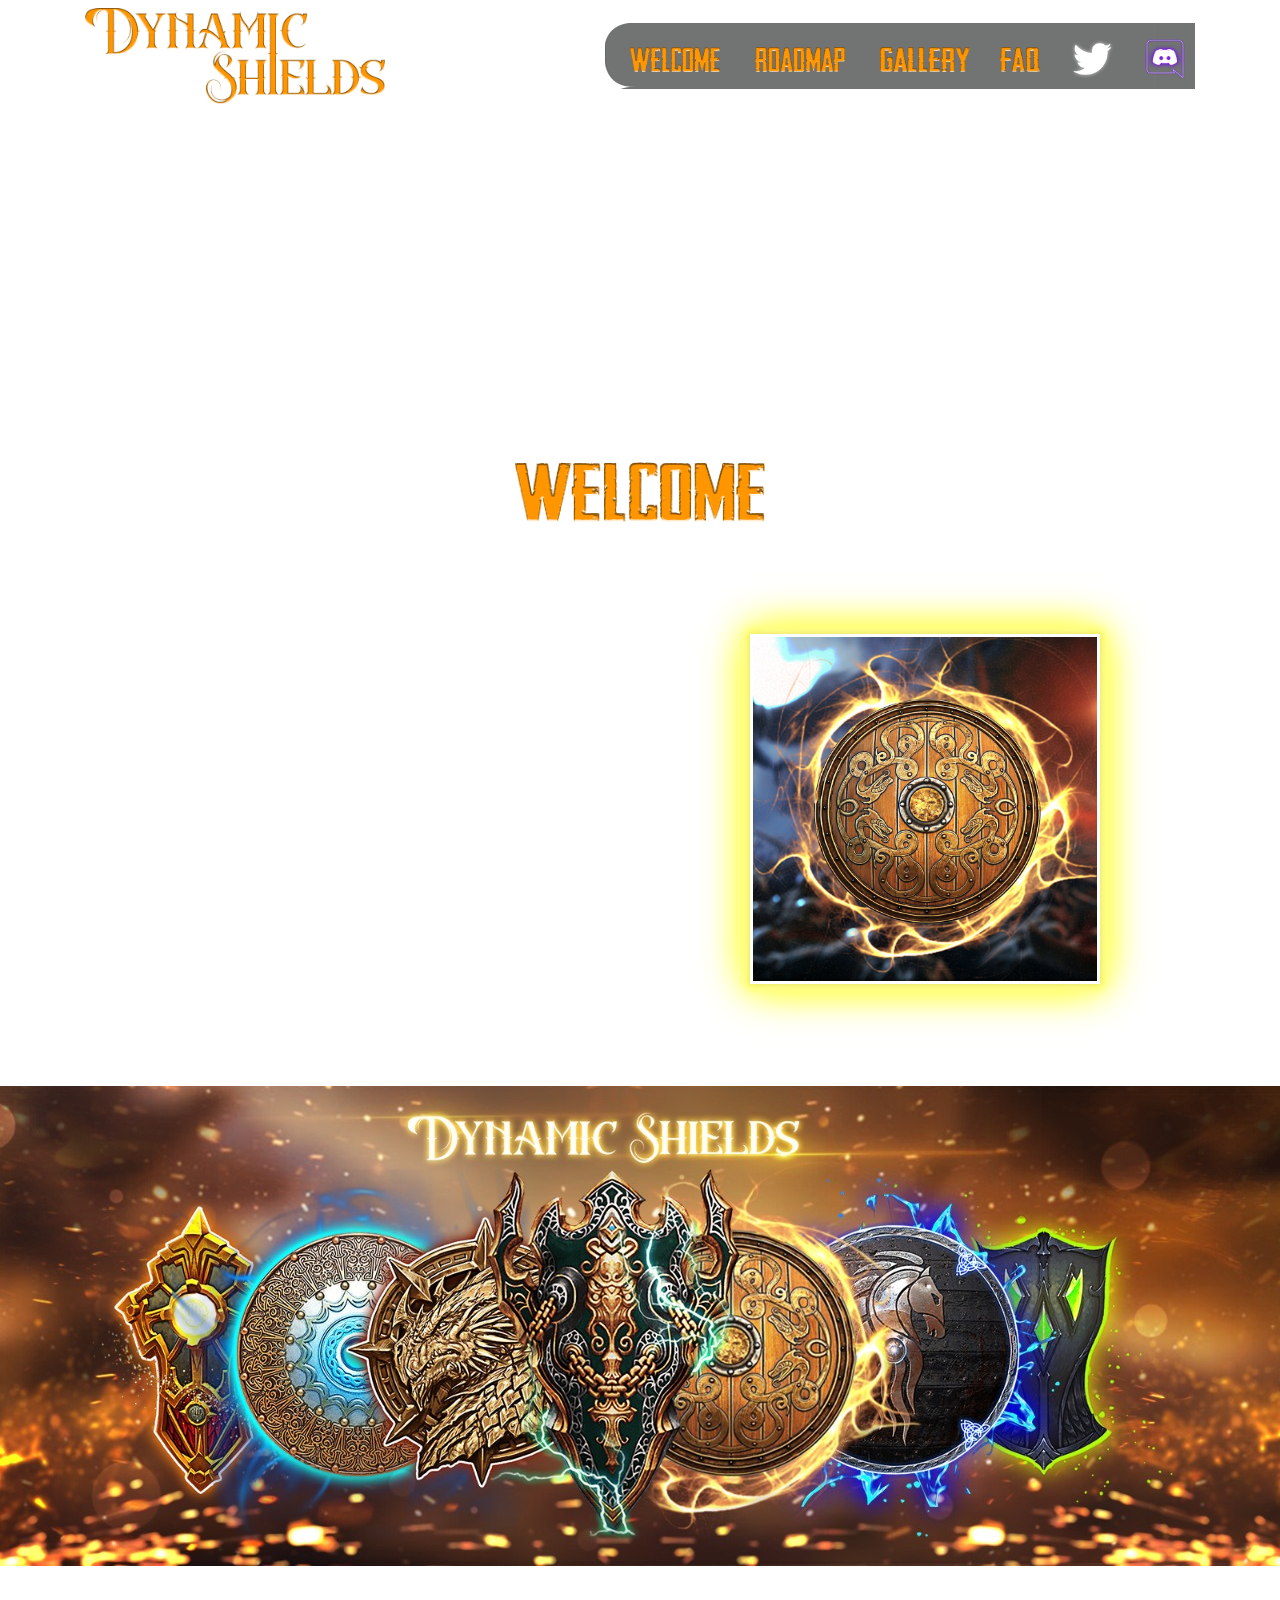
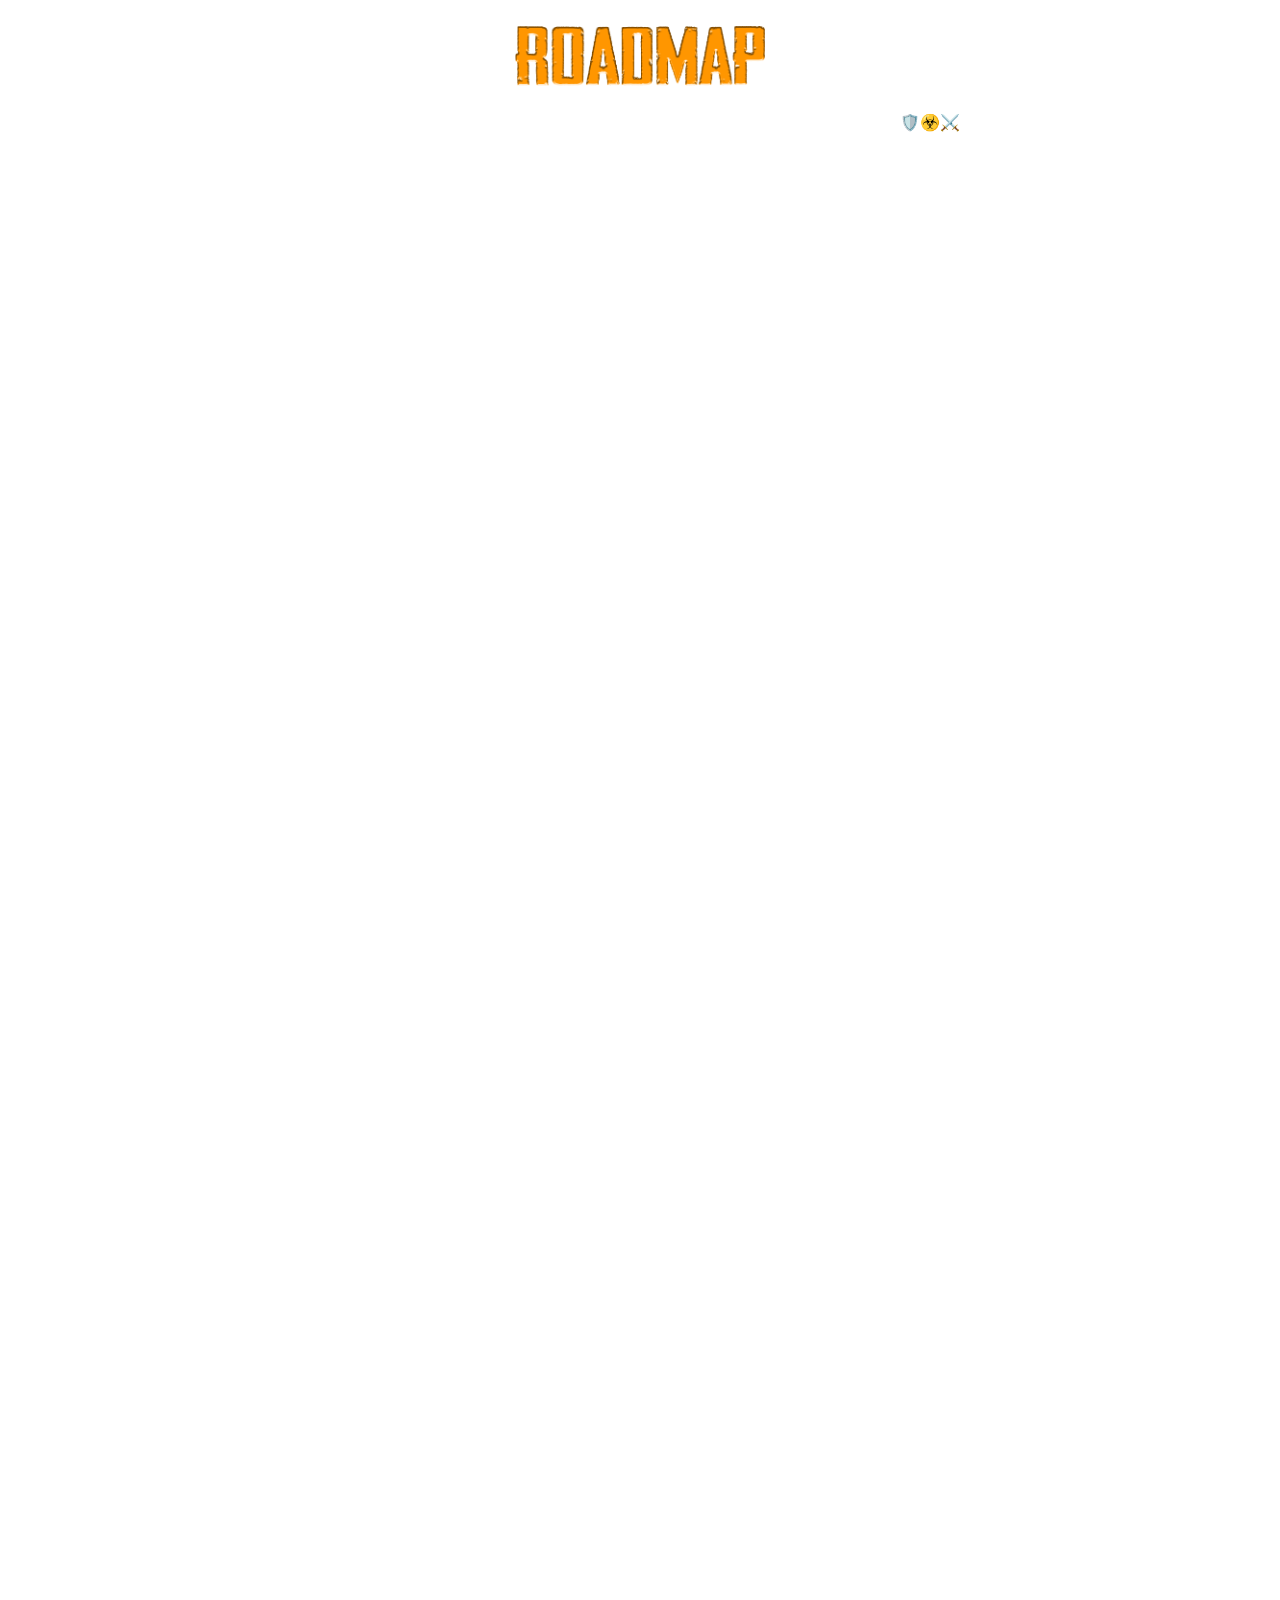
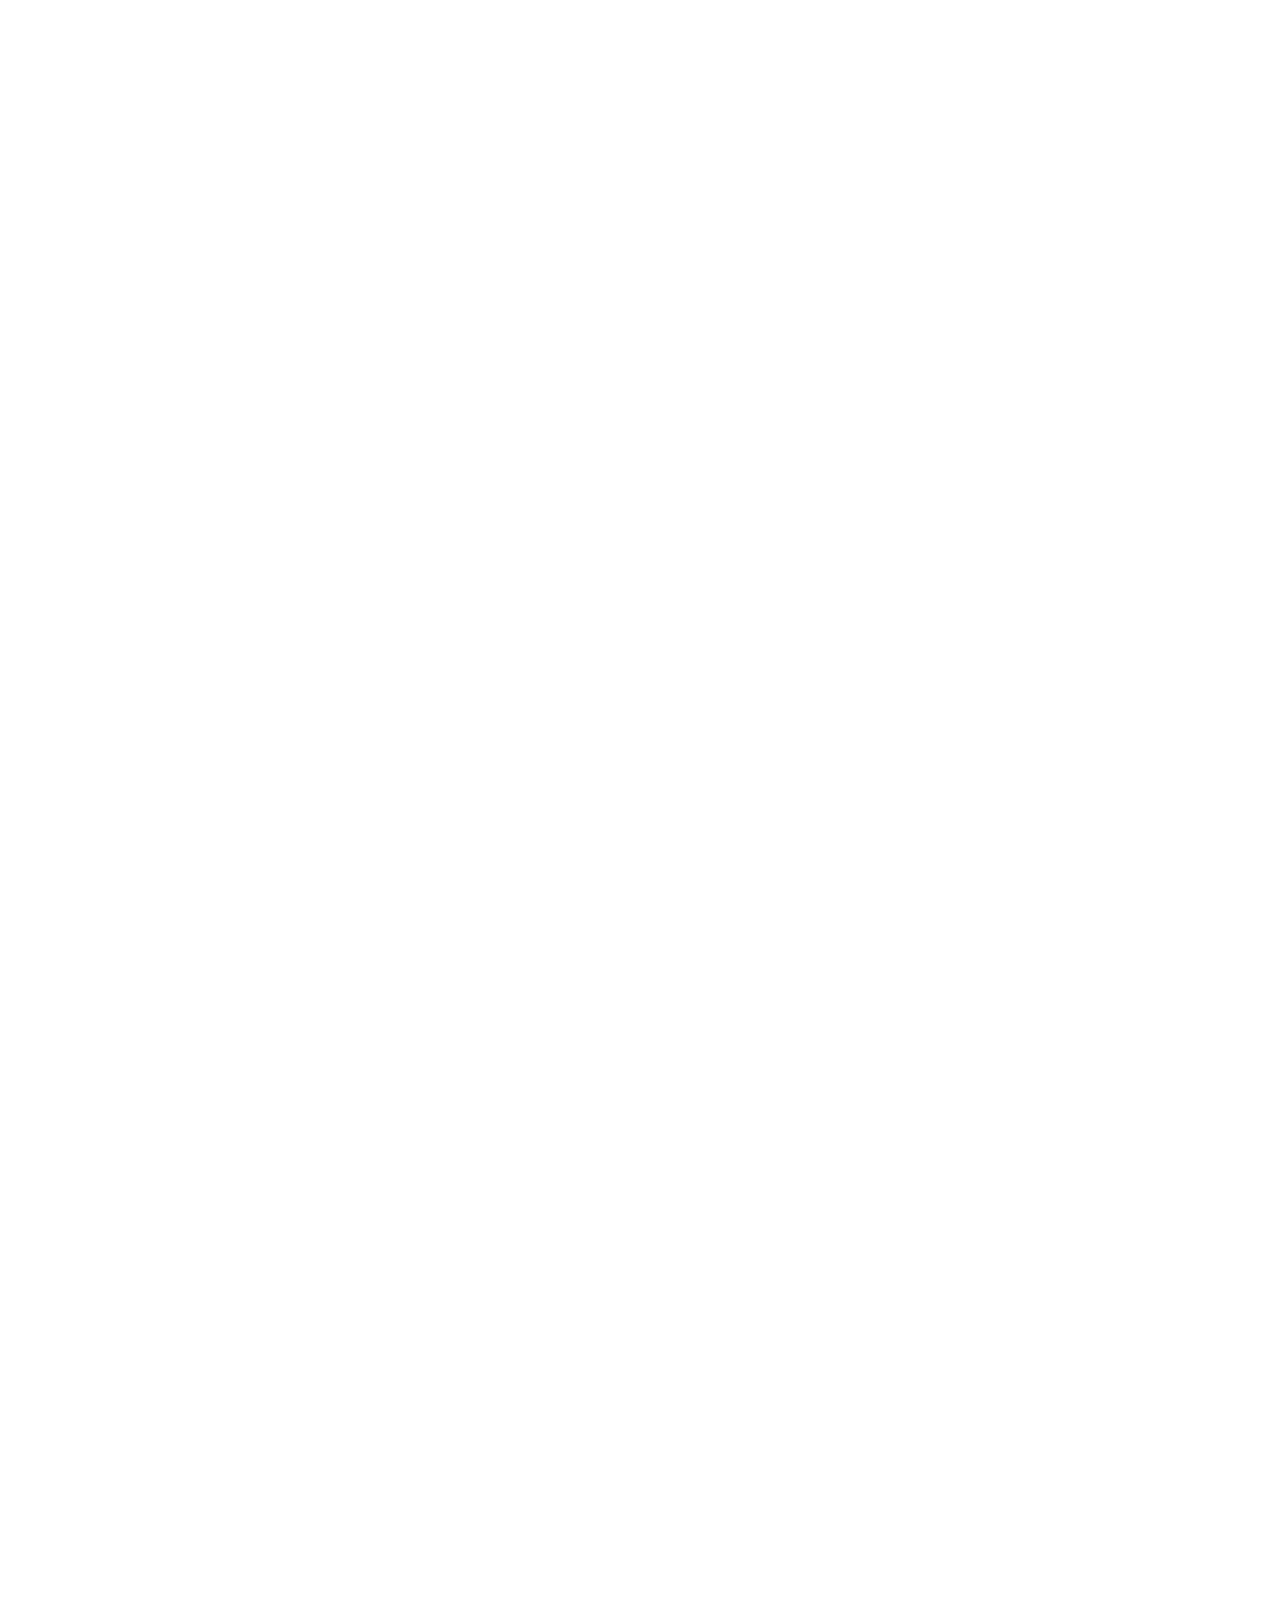
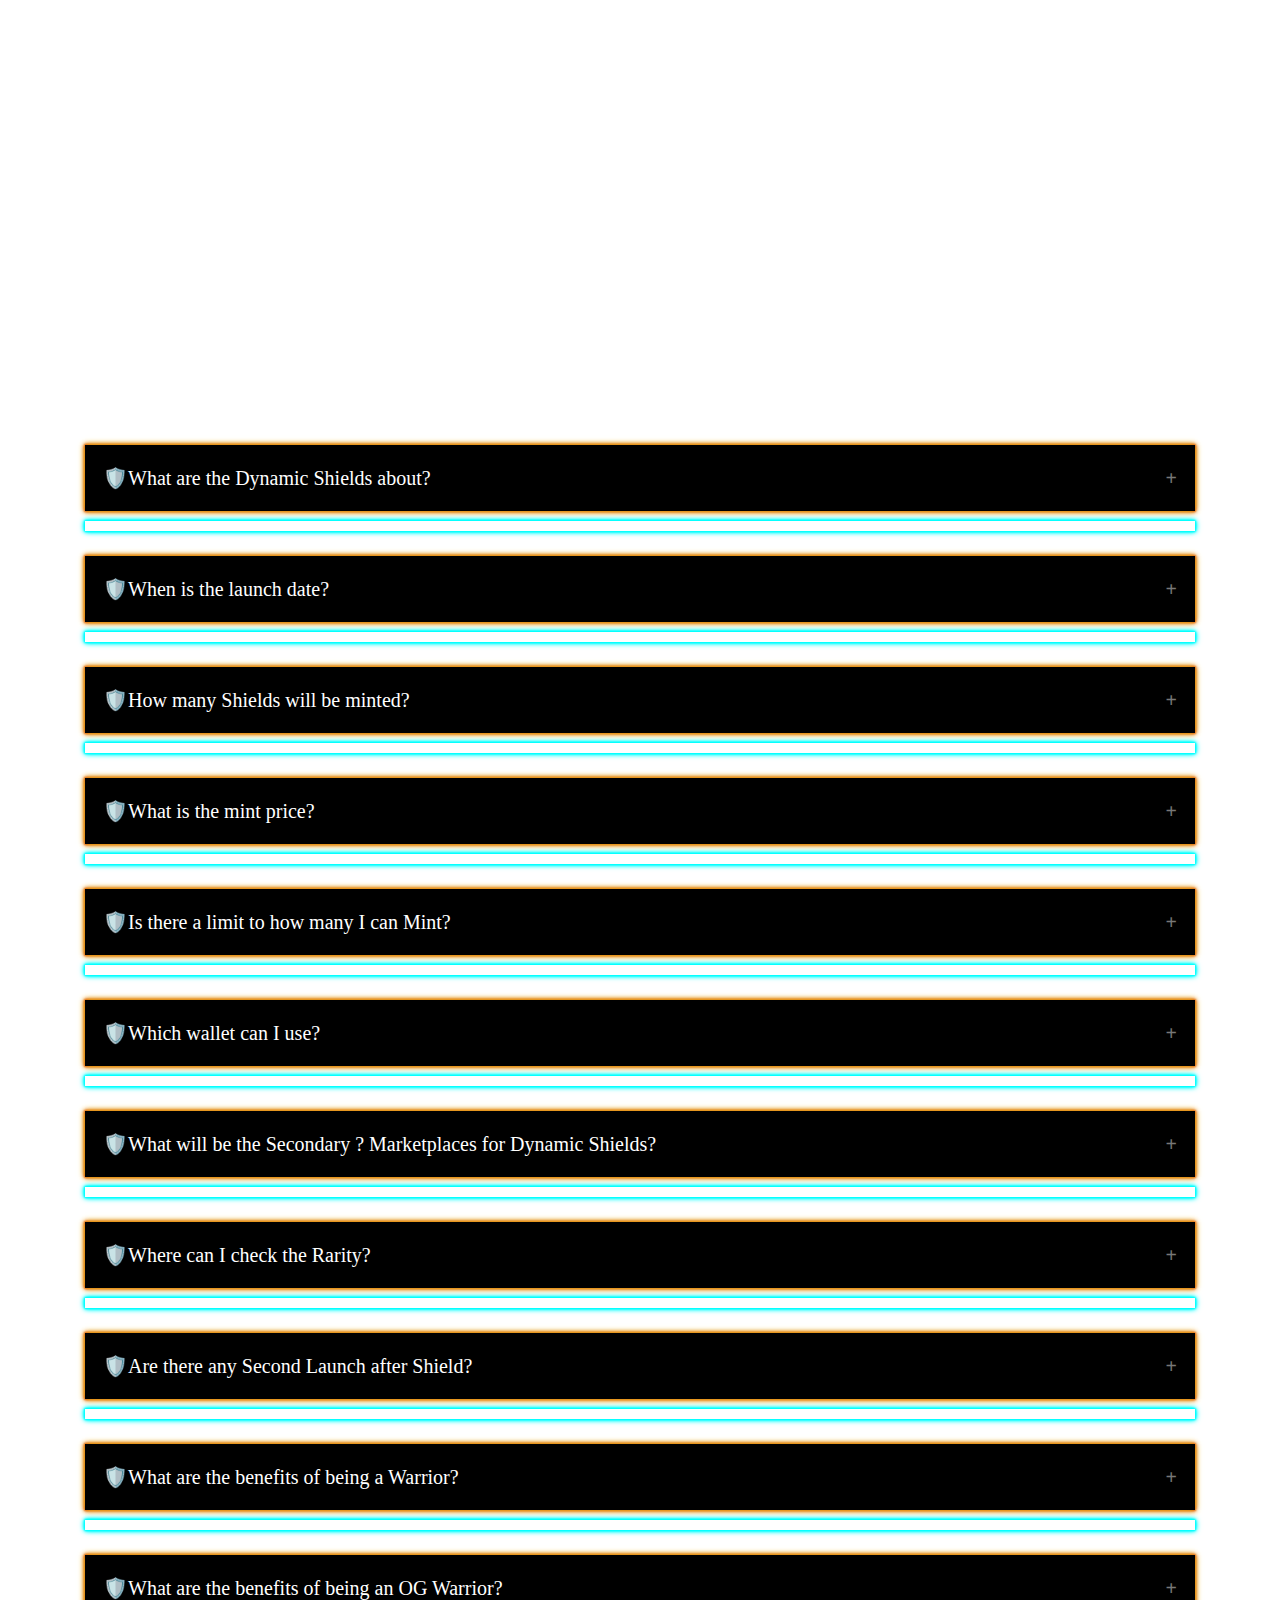
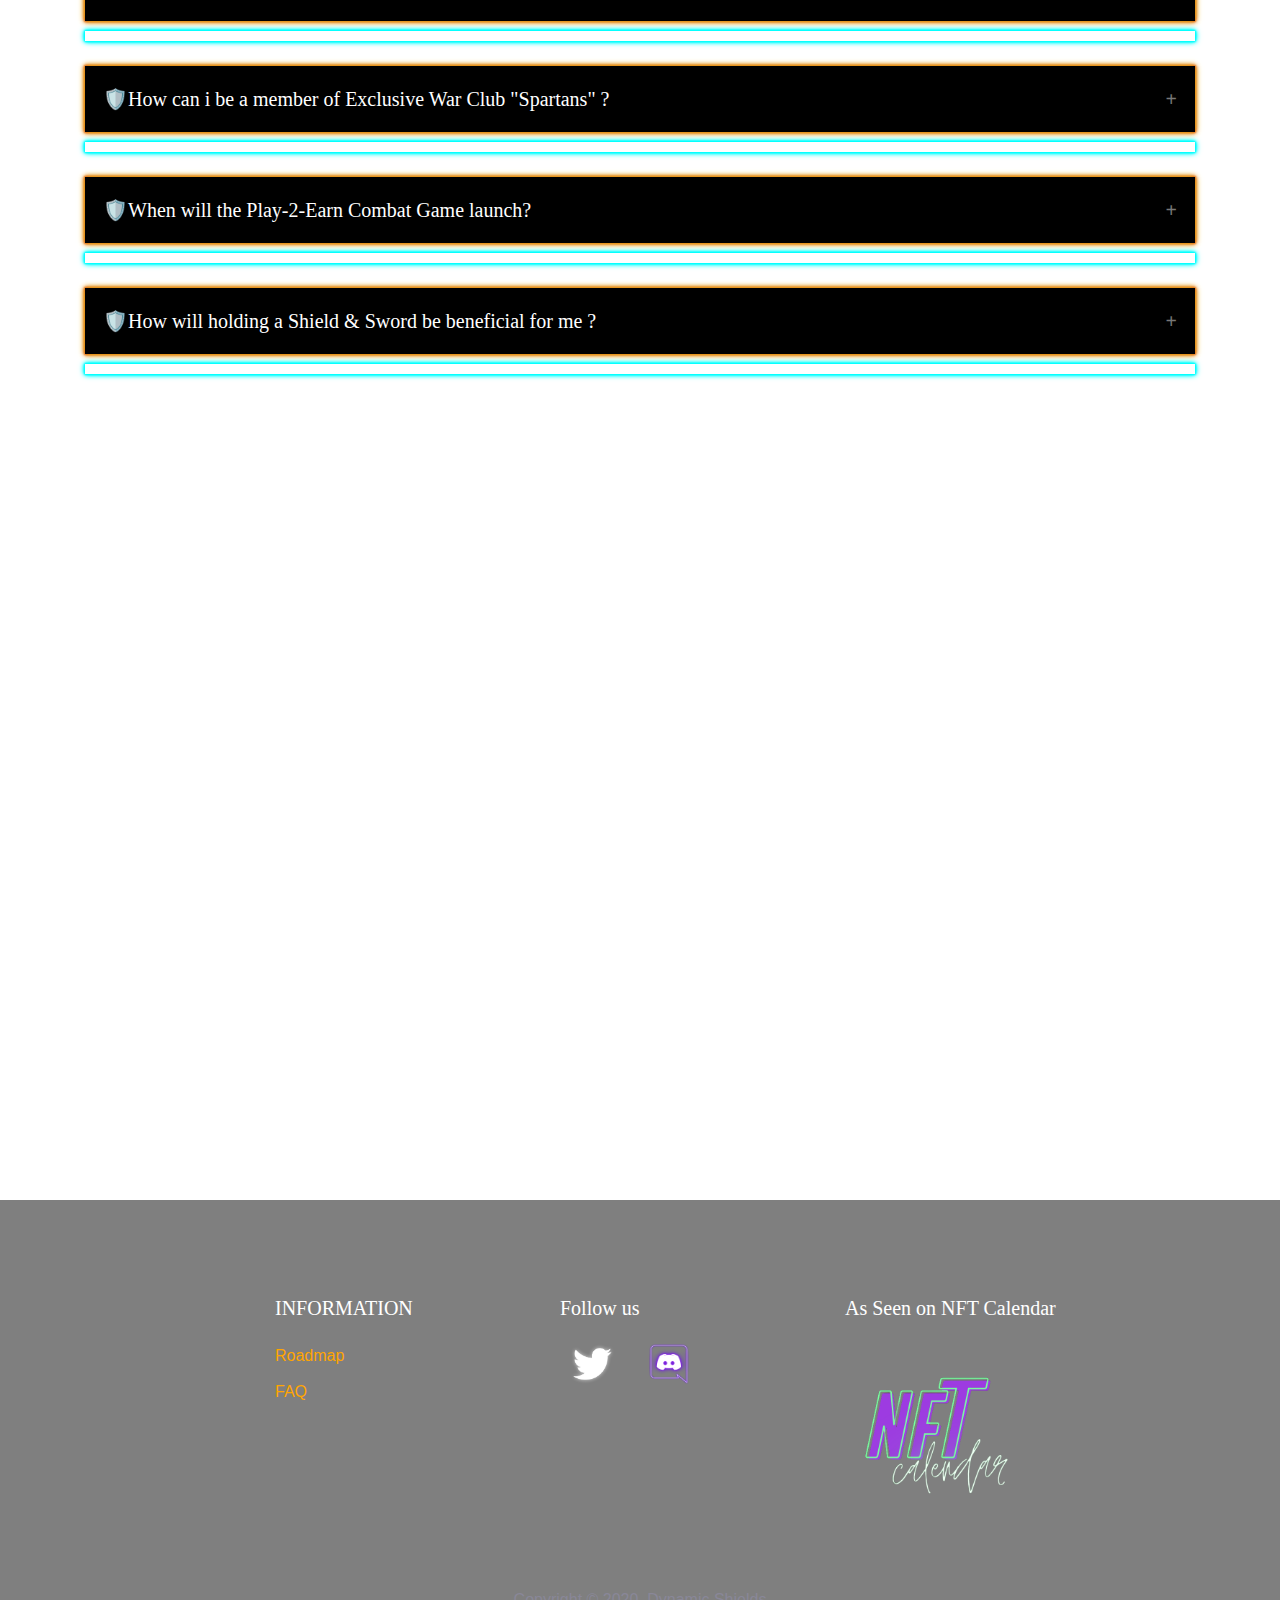
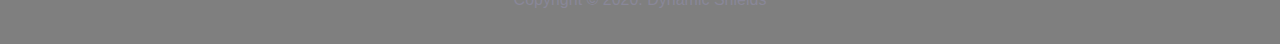
==== commit 4a09ae89: "done" ====
--- a/index.html
+++ b/index.html
@@ -194,6 +194,9 @@
         <!-- .container -->
       </div>
       <!-- .page-section -->
+      <div>
+        <img src="./assets/img/dynamic.jpg" id="dynamic" />
+      </div>
 
       <center>
         <div id="myroadmap">
--- a/assets/css/theme.css
+++ b/assets/css/theme.css
@@ -295,7 +295,23 @@
   font-size: 40px;
   color: white;
 }
-@media screen and (max-width: 400px) {
+.welcomimg {
+  margin-top: 350px;
+}
+#dynamic {
+  width: 100%;
+  margin-top: 20px;
+  margin-bottom: 40px;
+}
+@media screen and (max-width: 600px) {
+  #dynamic {
+    width: 100%;
+    margin-top: 20px;
+    margin-bottom: 40px;
+  }
+  .welcomimg {
+    margin-top: 320px !important;
+  }
   .mytwenty {
     font-family: "headliner";
     font-size: 50px;
@@ -305,23 +321,11 @@
     font-size: 30px;
     color: white;
   }
-  #texture {
-    background-image: url("../img/mytexture.png");
+  #bodybg {
+    background-image: url("../img/long.jpg");
     height: 100%;
-    width: 100%;
-    background-repeat: repeat-y;
-
-    margin-top: 80px;
-  }
-  #bodybg {
-    background-image: url("../img/bg.png");
-    height: 100%;
-    width: 100%;
-    margin: 0;
-    overflow: auto;
-    padding: 0;
     background-repeat: no-repeat;
-    background-size: contain;
+    background-size: cover;
   }
   .roadmapimg {
     width: 250px;
@@ -333,6 +337,7 @@
     color: white;
     font-size: 17px;
   }
+
   .welcomeshield {
     border: 2px solid yellow;
     box-sizing: border-box;
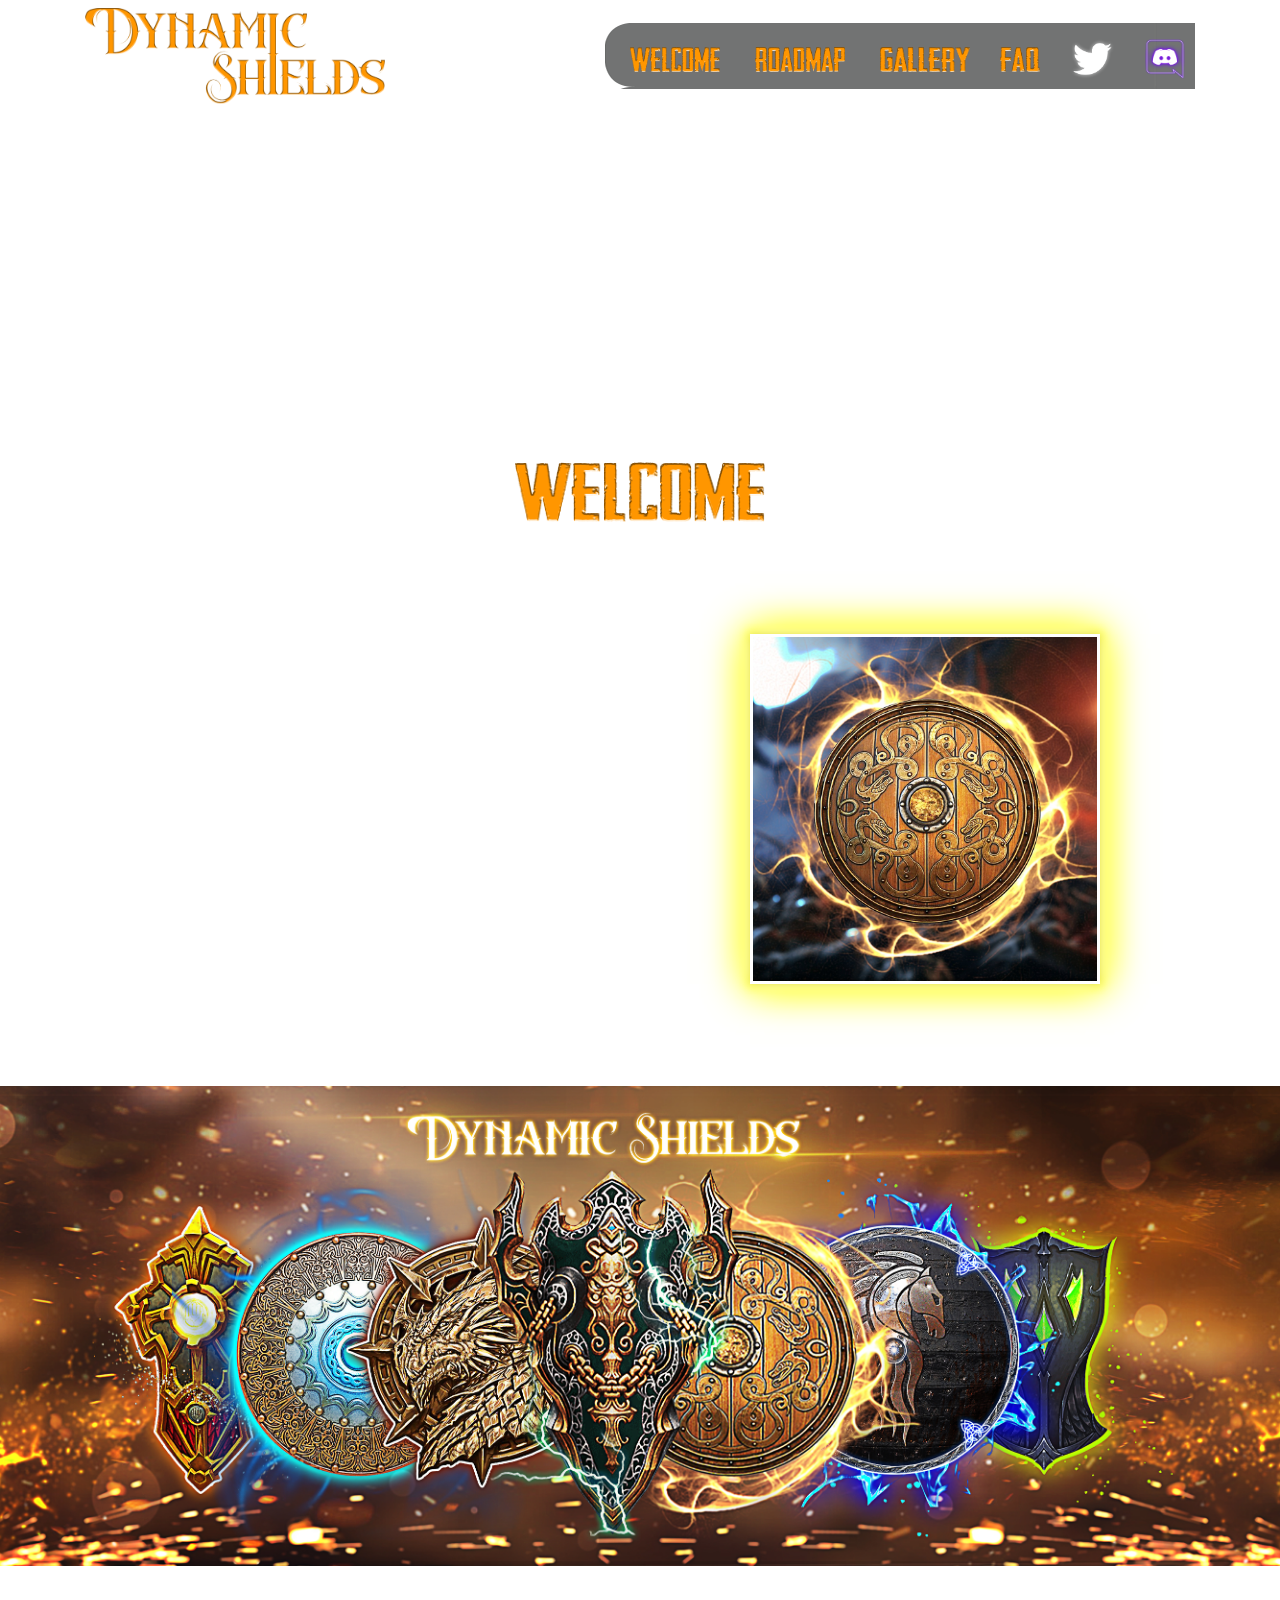
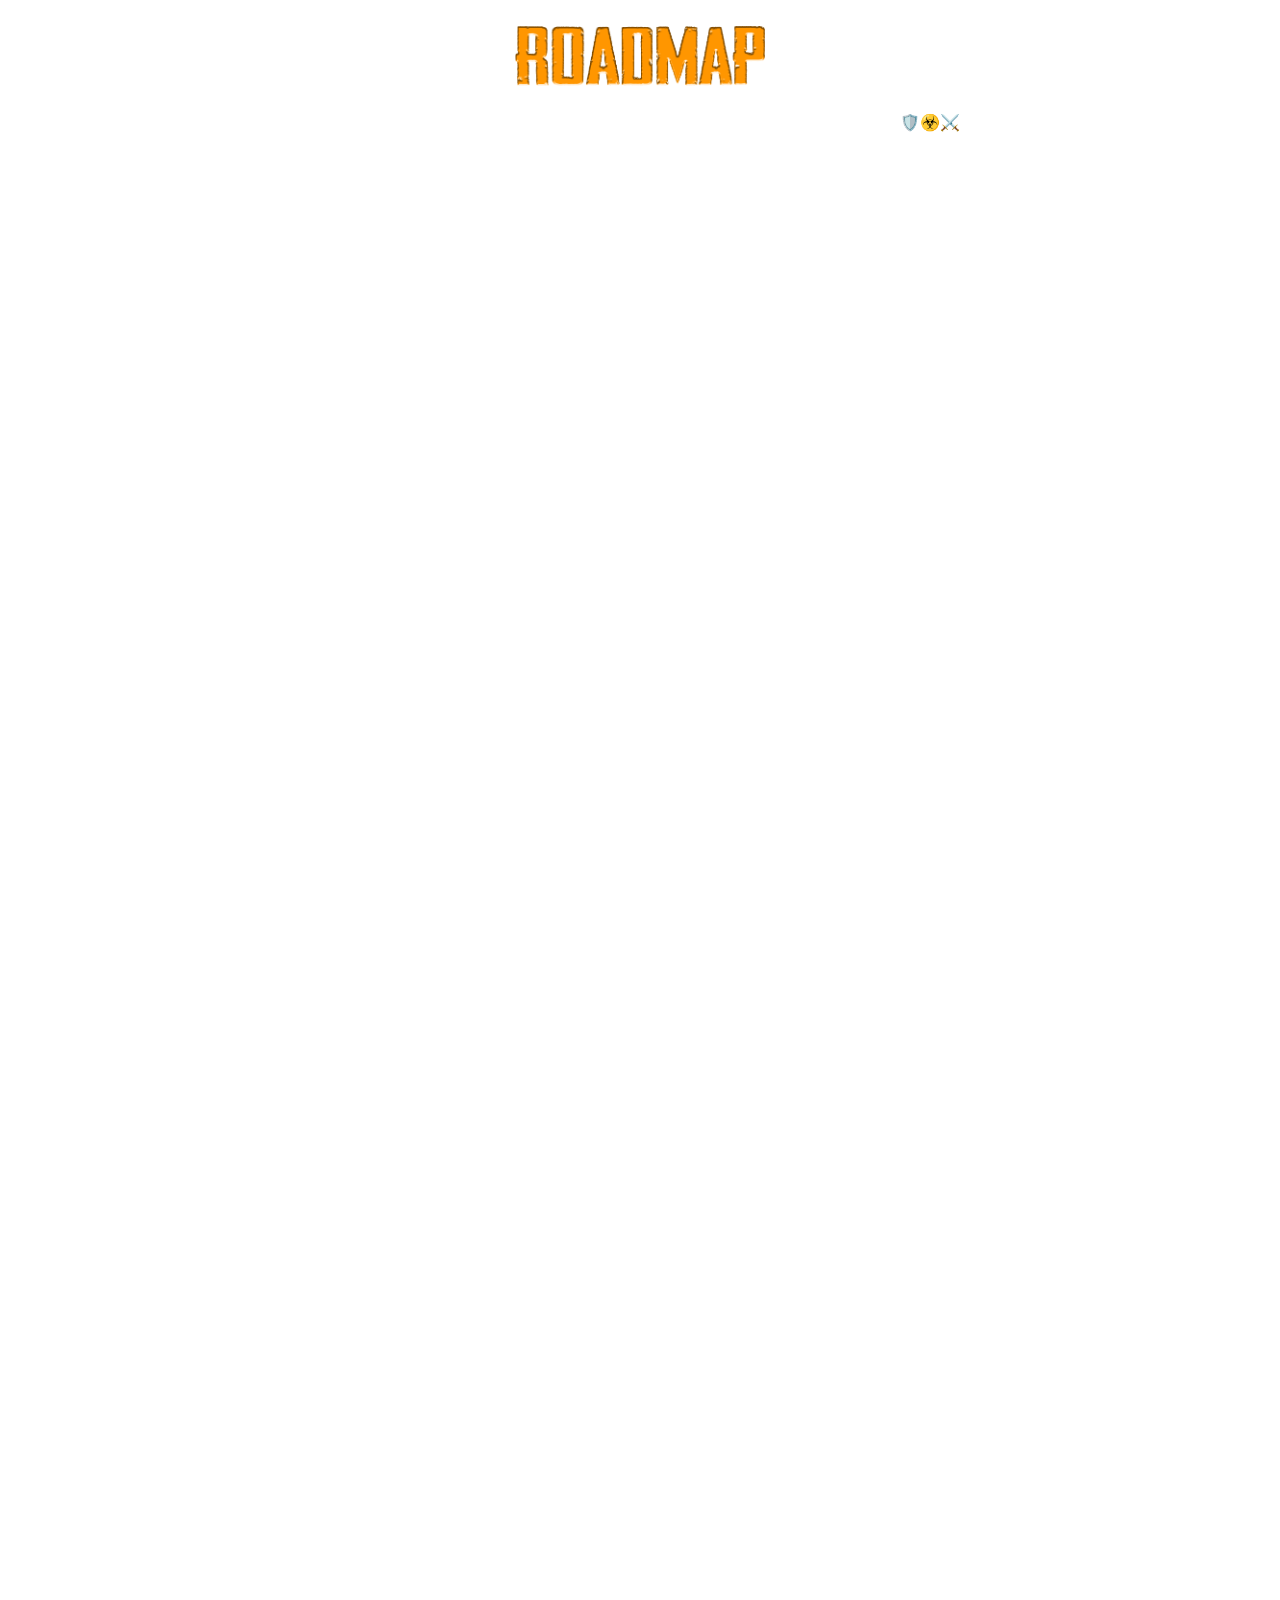
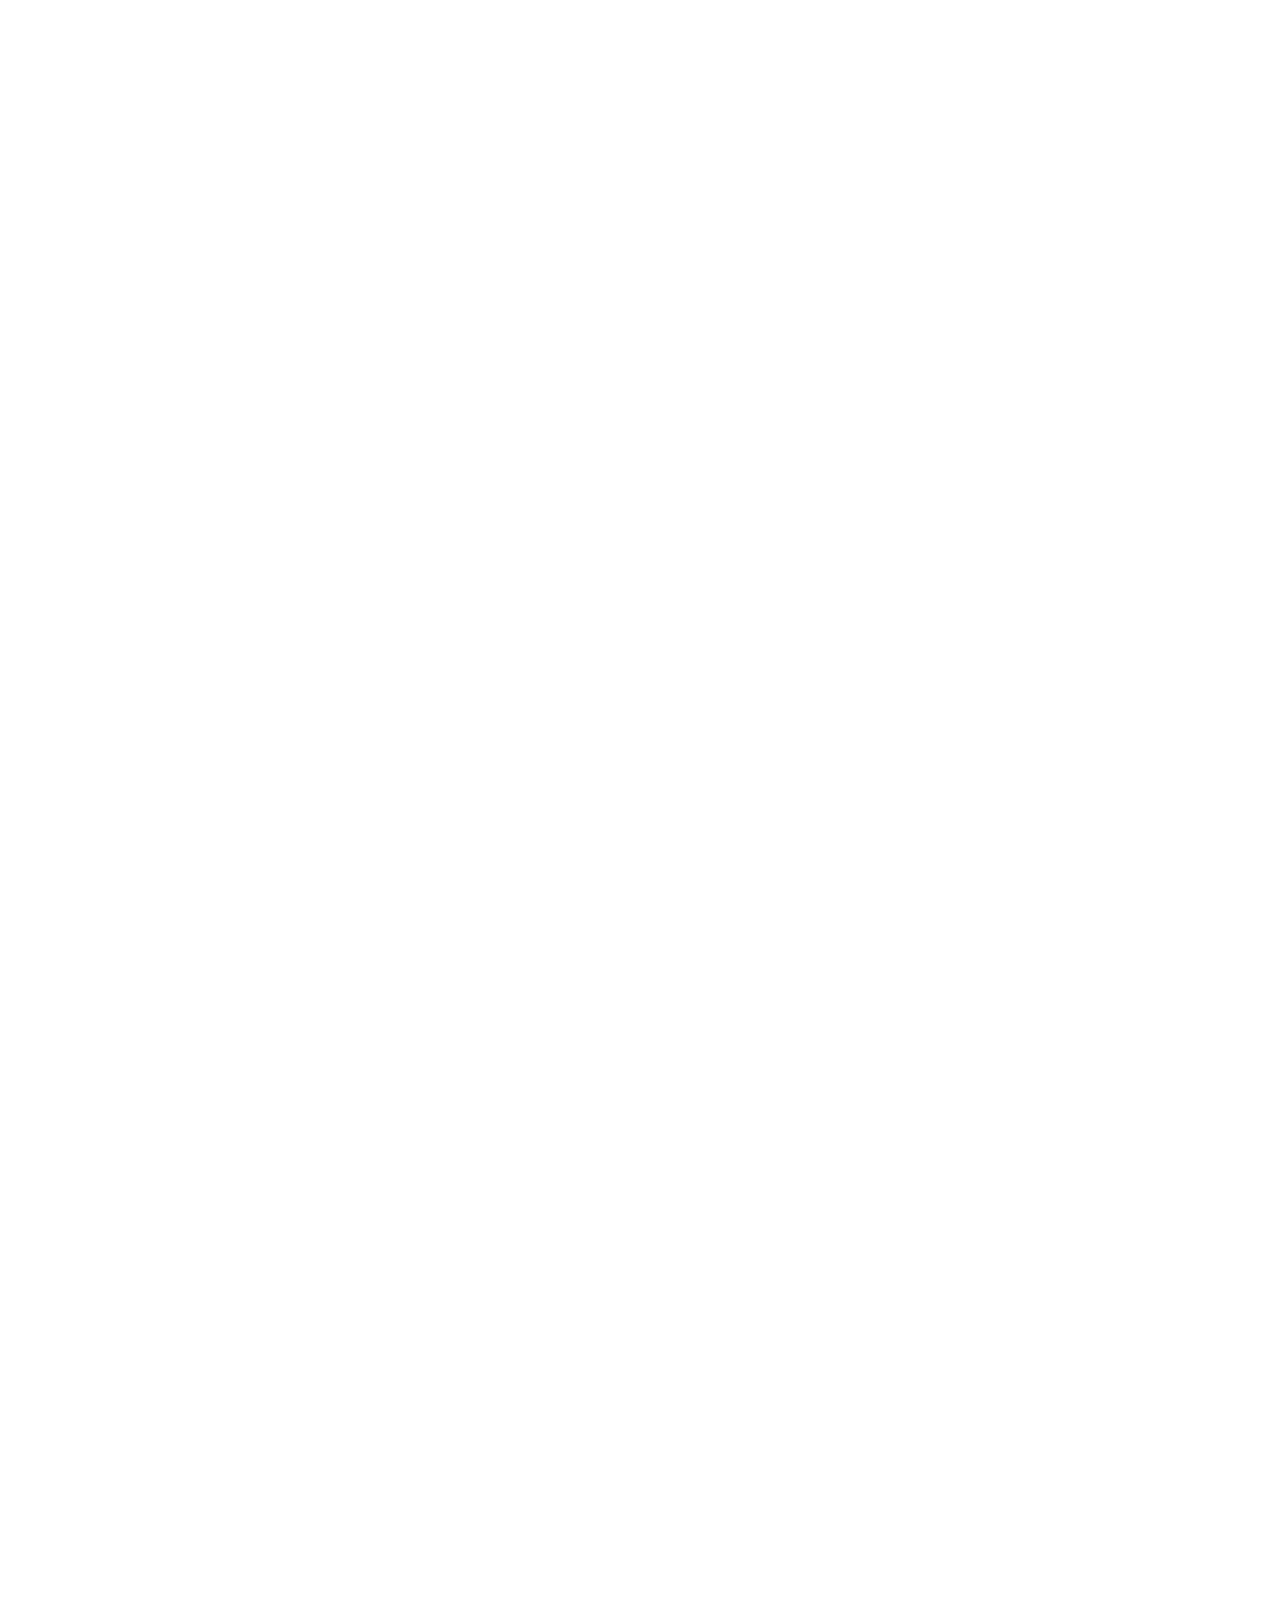
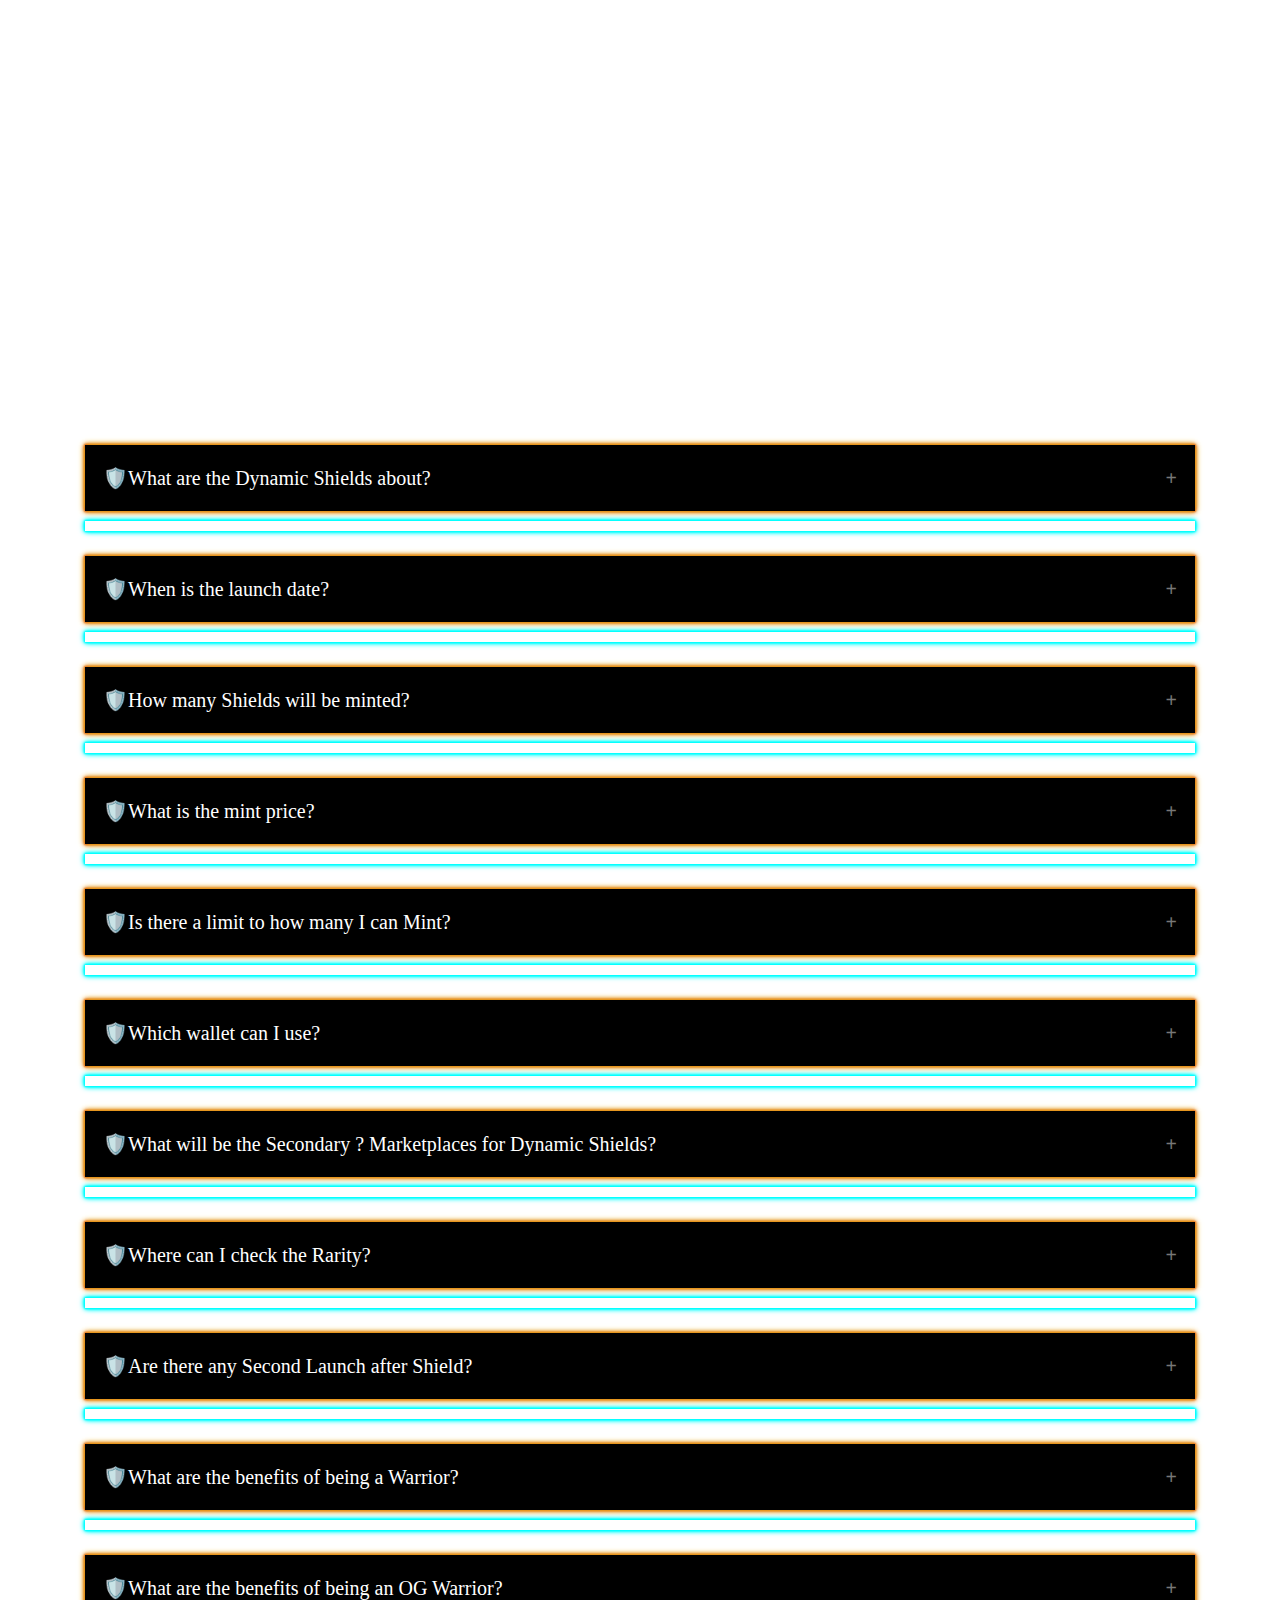
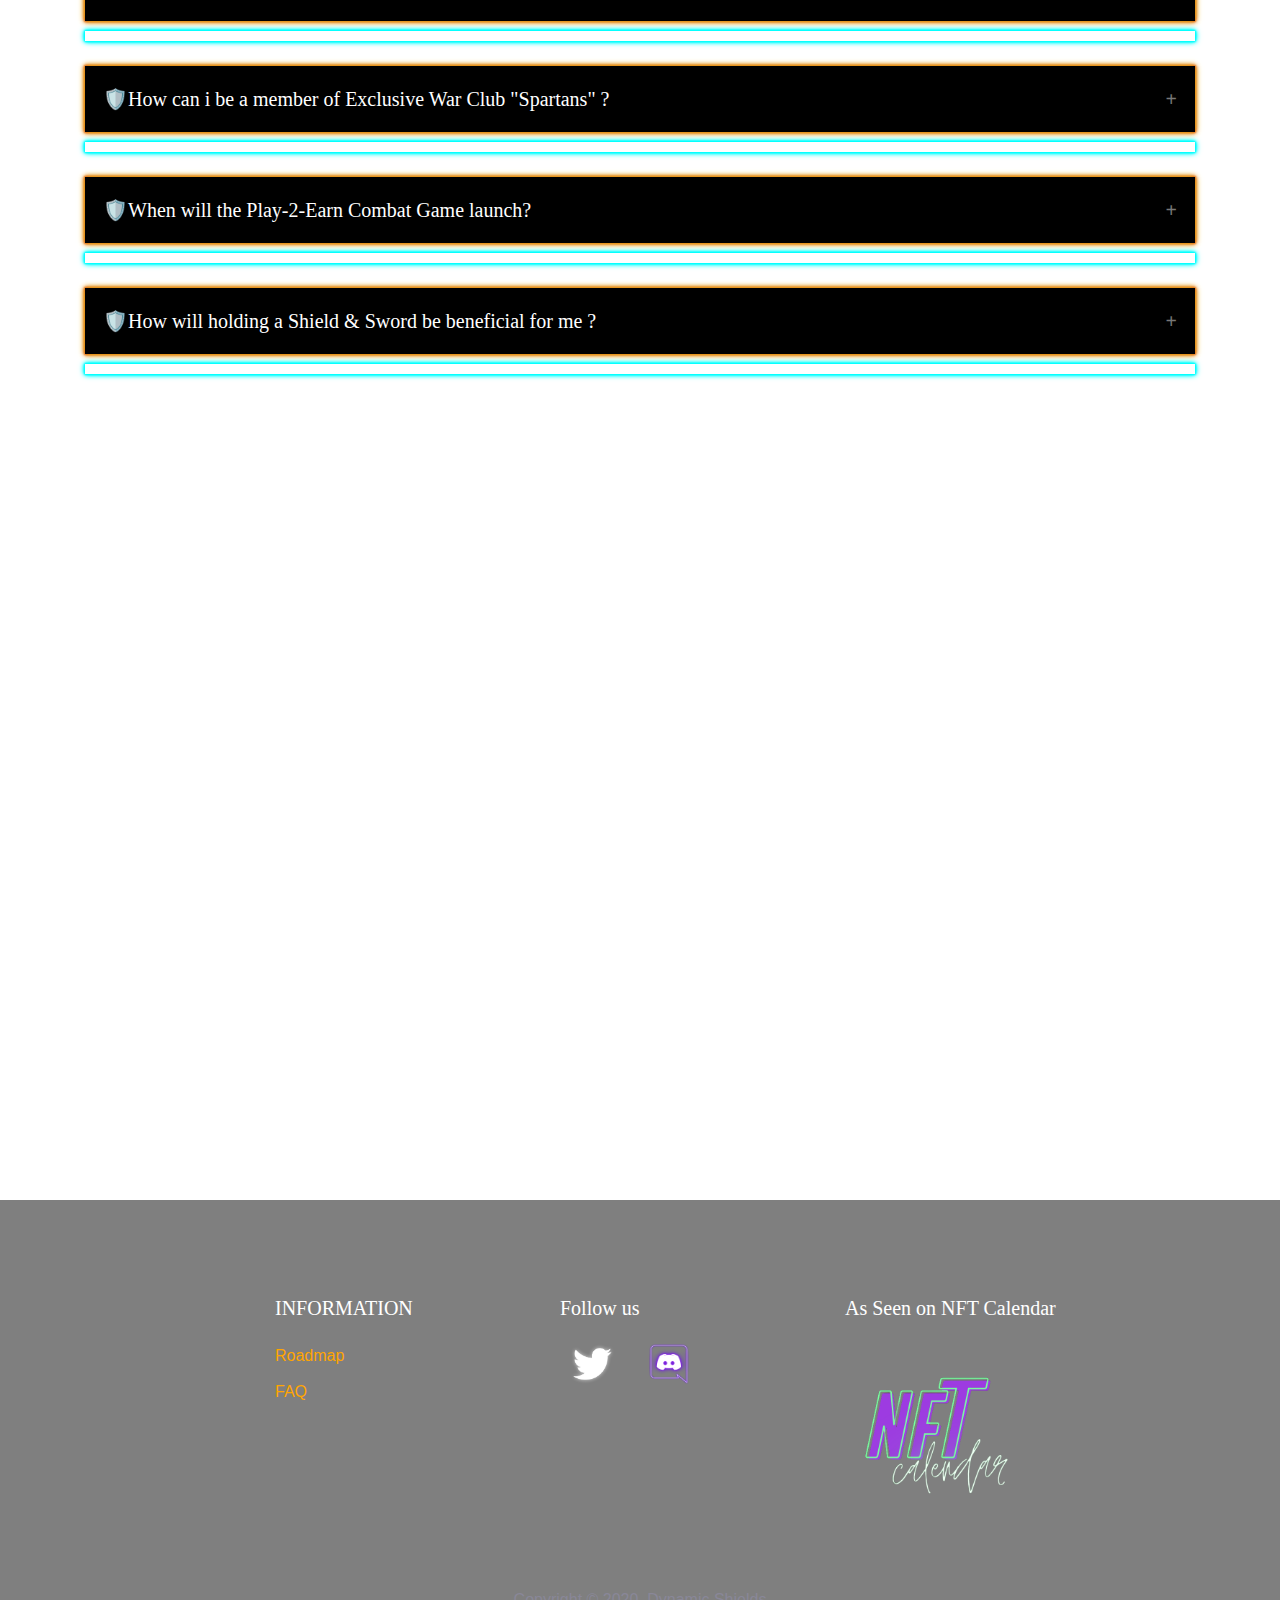
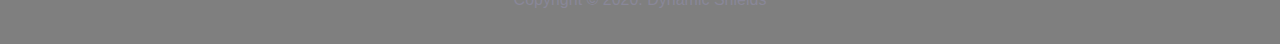
==== commit 18ee56ac: "donneeeee" ====
--- a/index.html
+++ b/index.html
@@ -195,7 +195,7 @@
       </div>
       <!-- .page-section -->
       <div>
-        <img src="./assets/img/dynamic.jpg" id="dynamic" />
+        <img src="./assets/img/Banner.jpg" id="dynamic" />
       </div>
 
       <center>
@@ -731,7 +731,9 @@
               As Seen on NFT Calendar
             </h5>
 
-            <a href="#" class="twitterlink"
+            <a
+              href="https://nftcalendar.io/search/dynamic%20shields"
+              class="twitterlink"
               ><img class="nftcalendarimg" src="./assets/img/nft.png"
             /></a>
           </div>
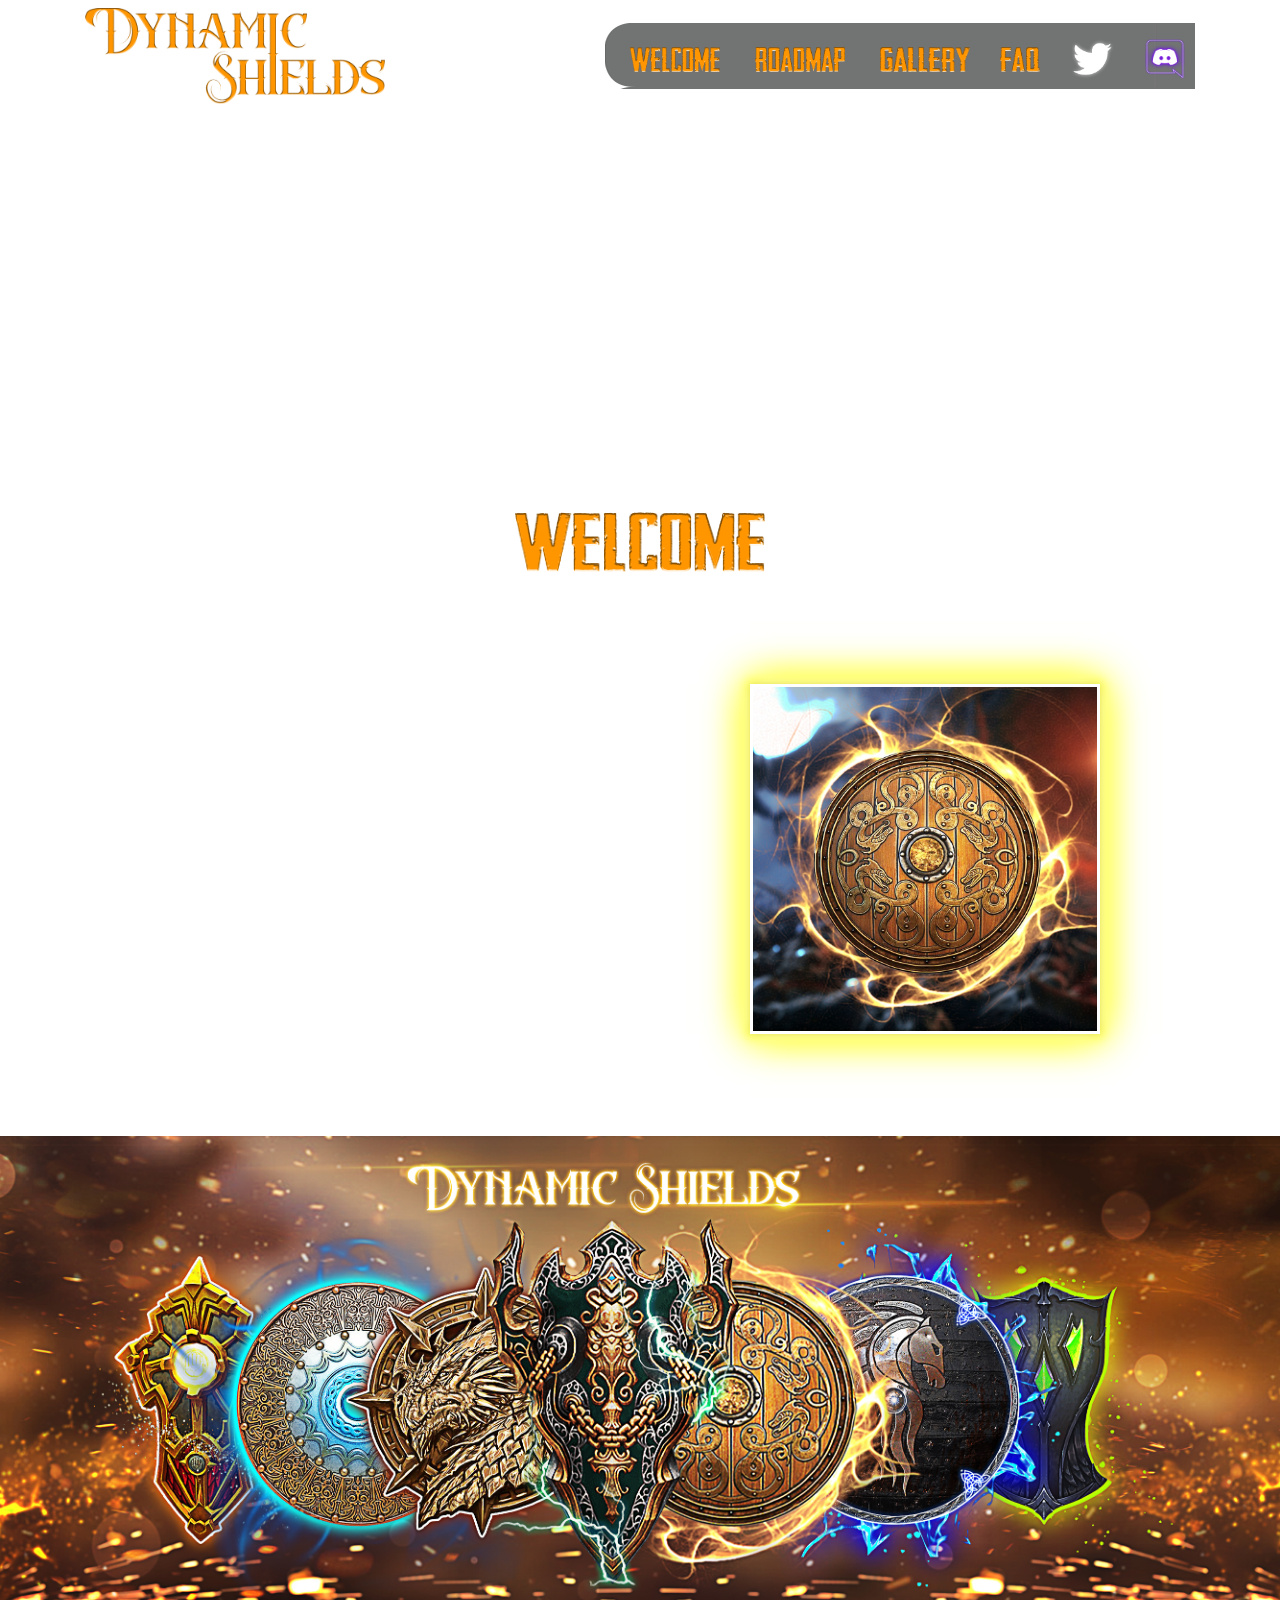
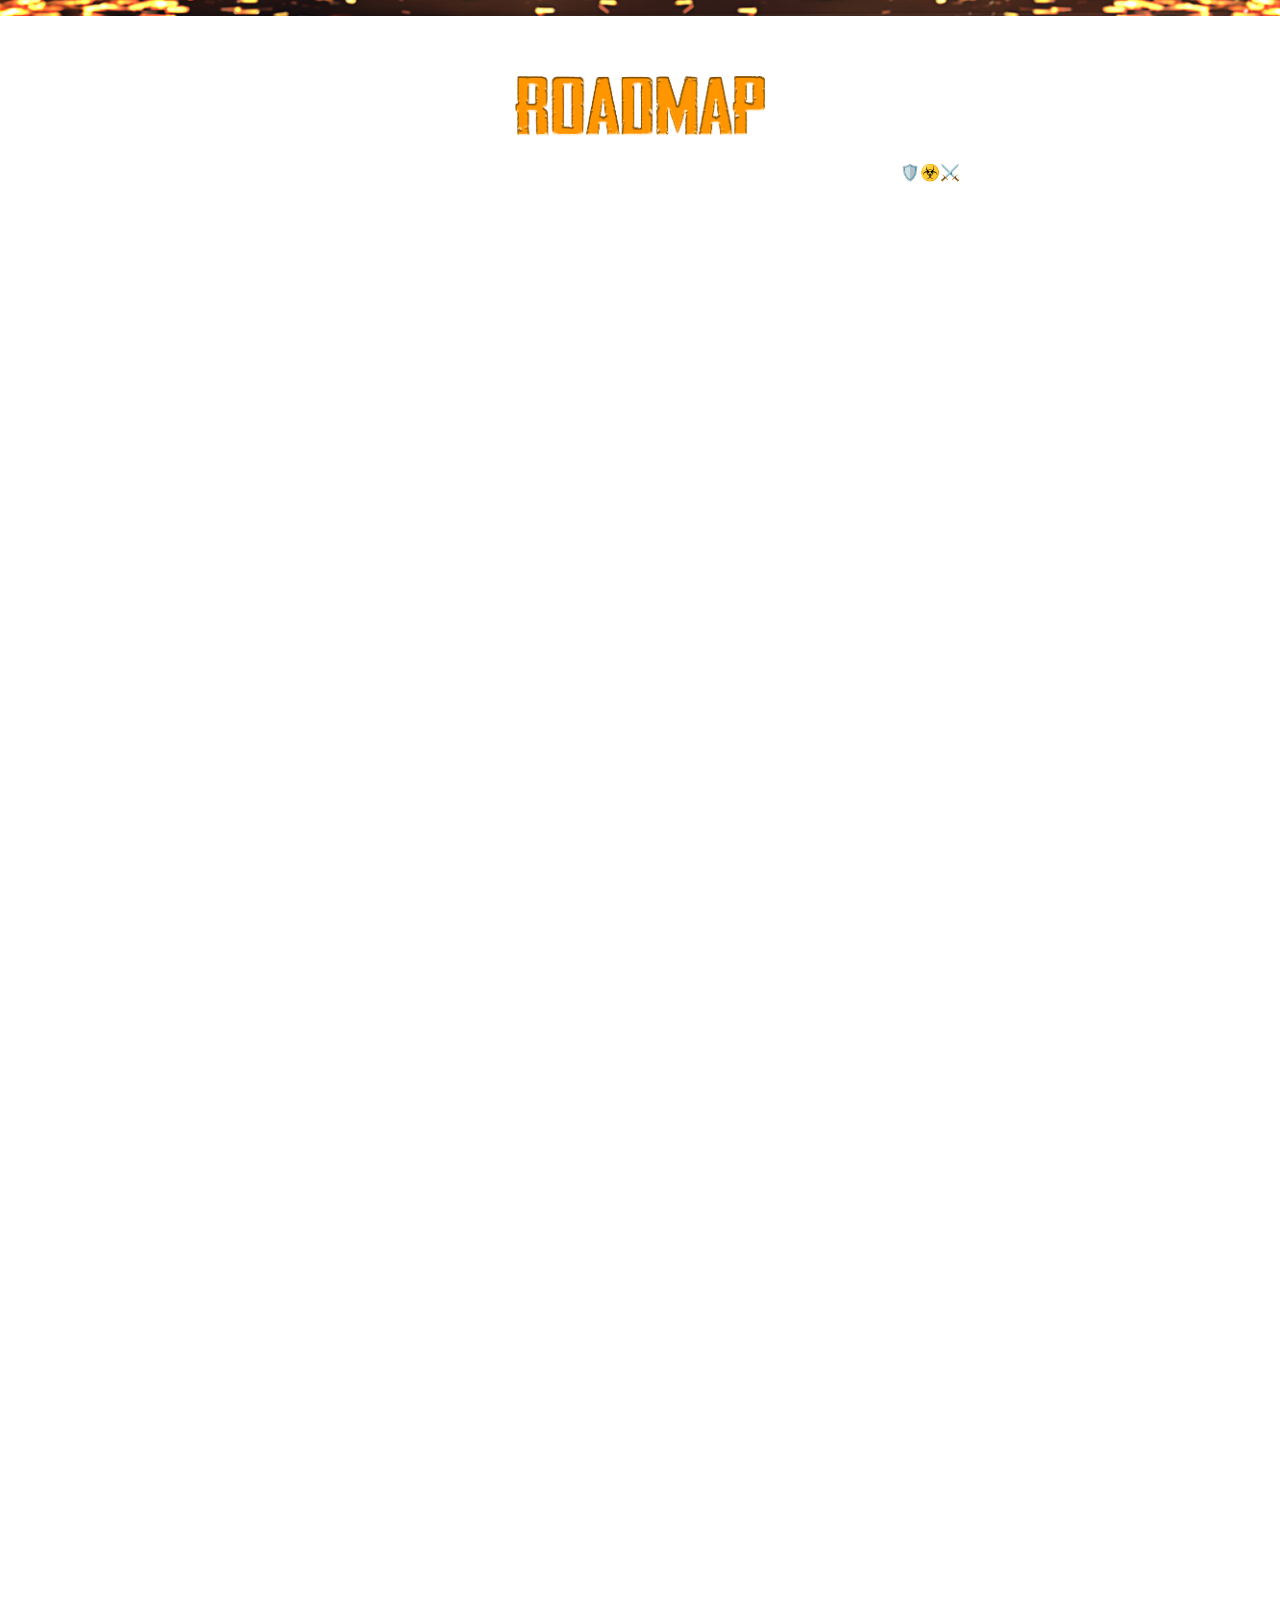
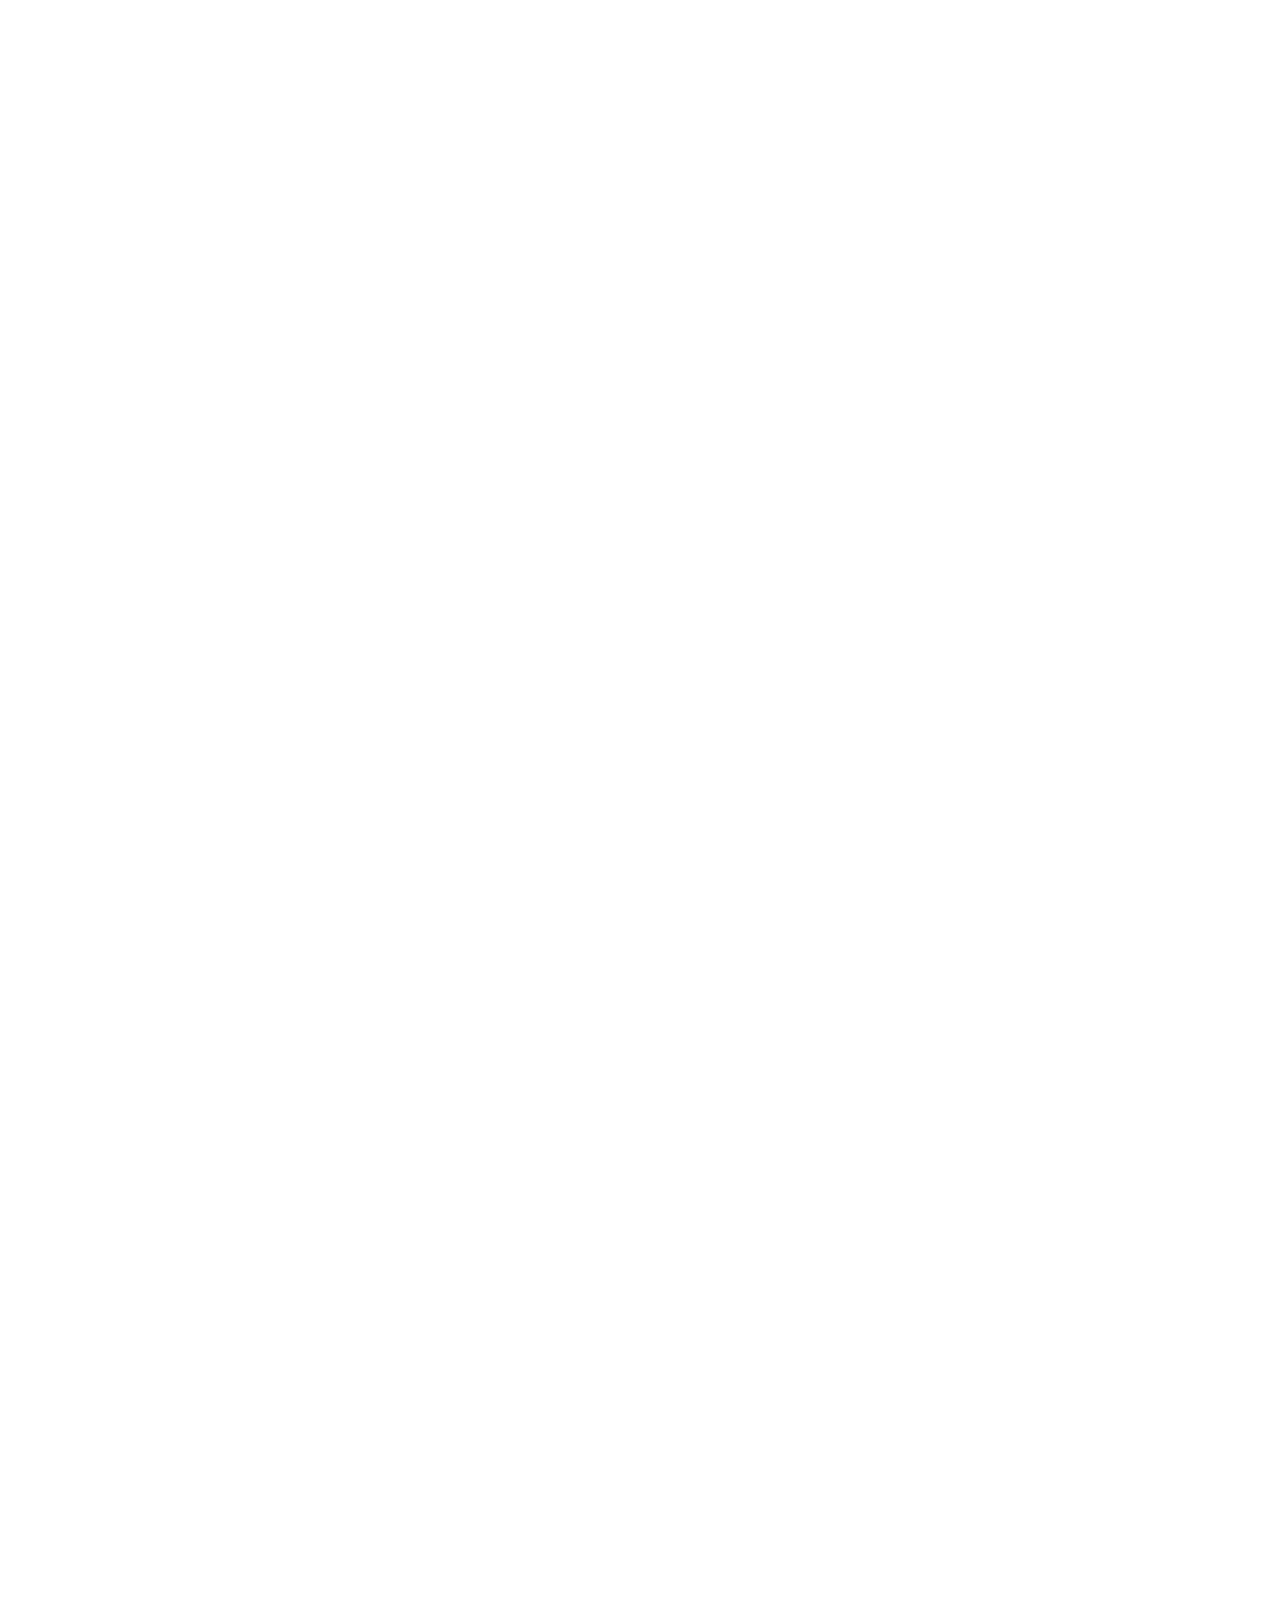
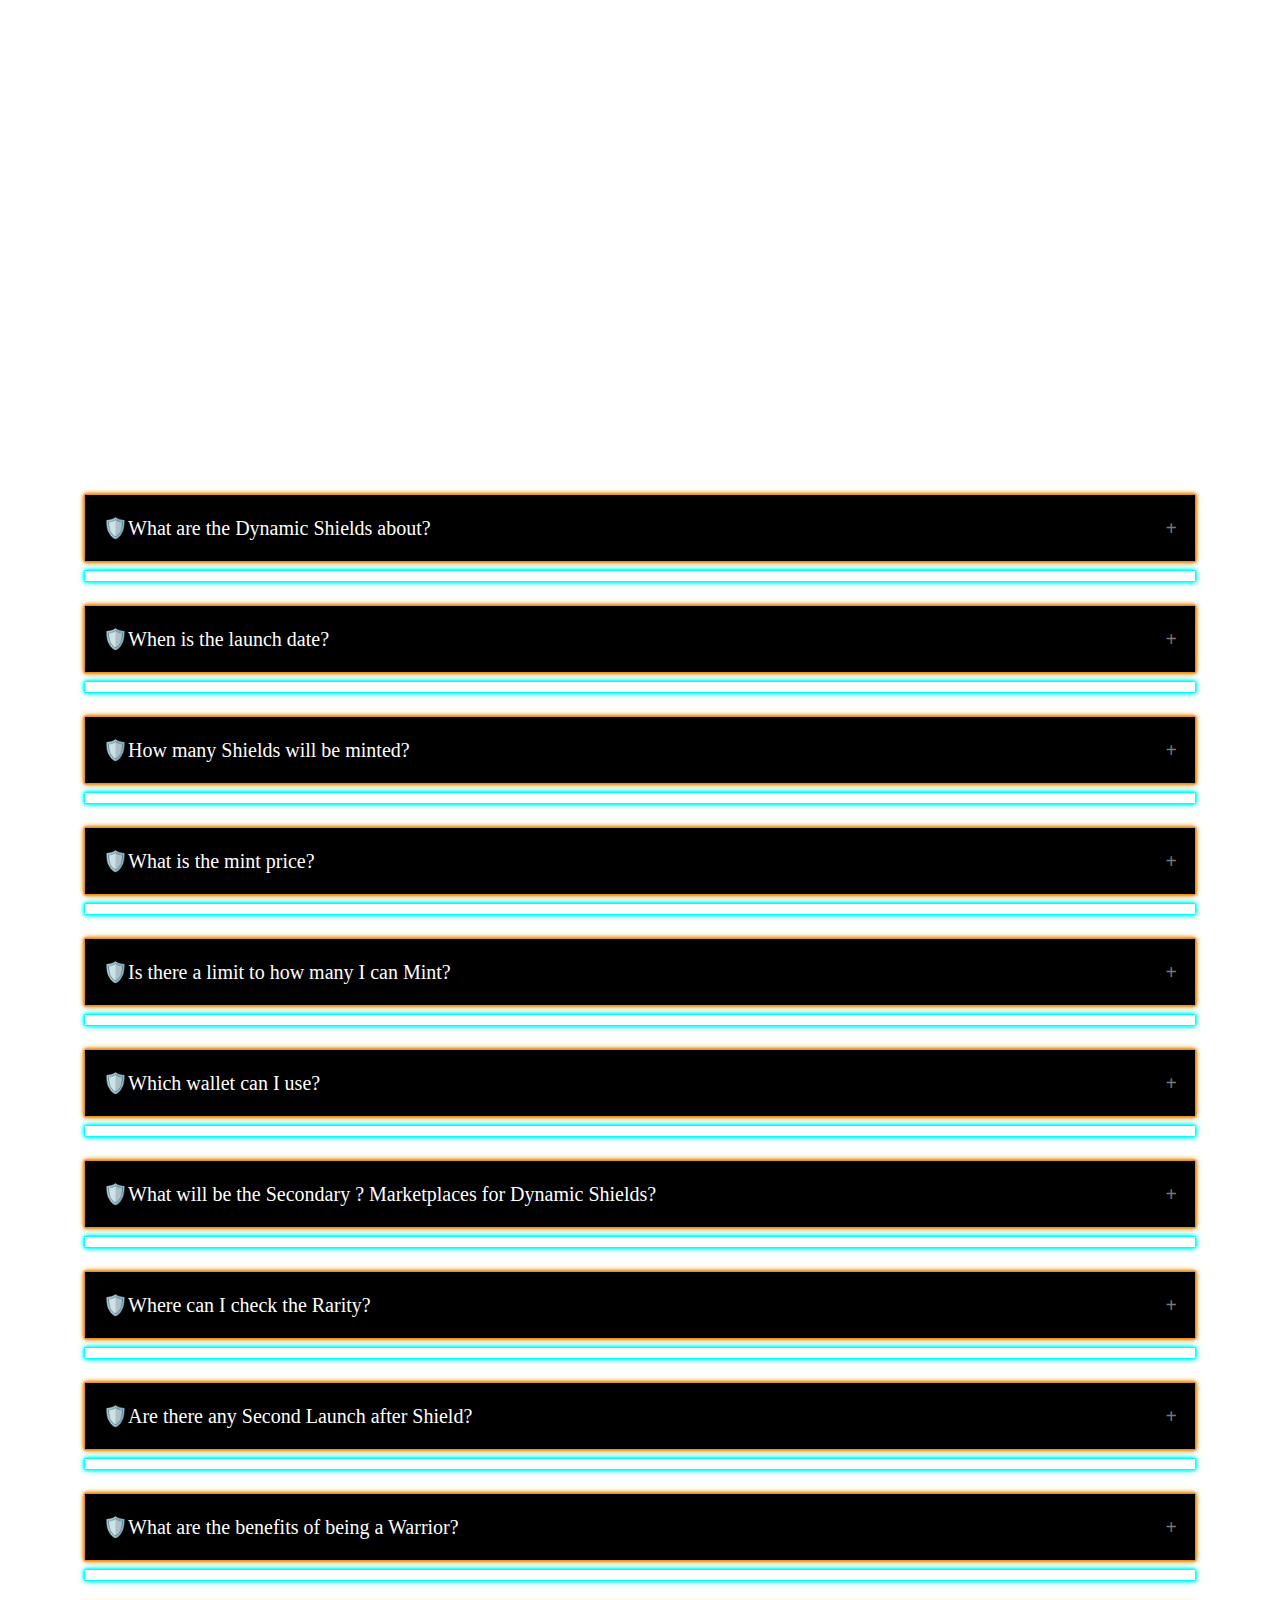
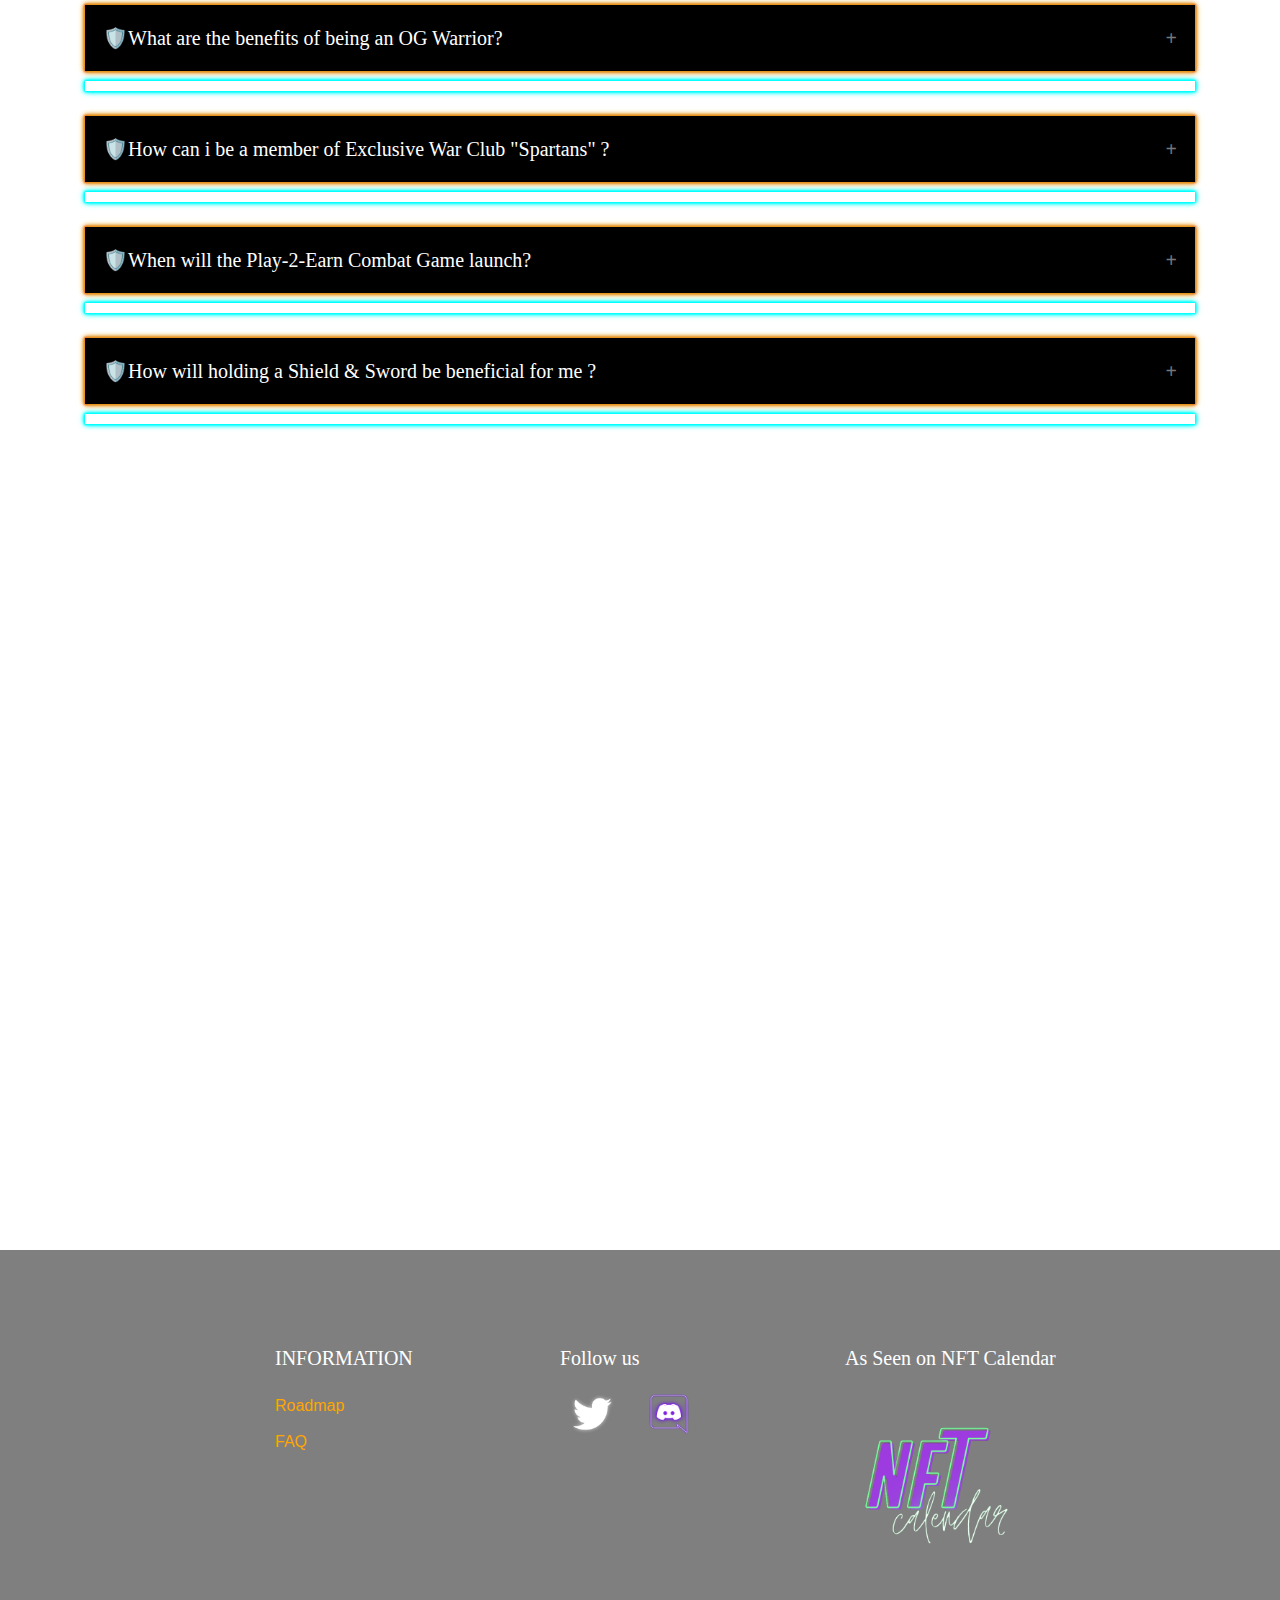
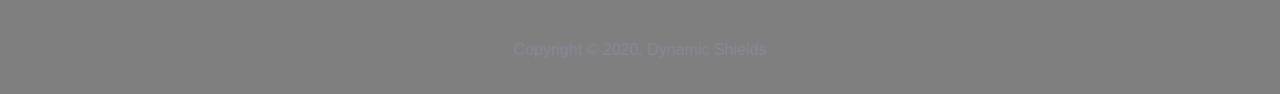
==== commit e1e8c6e7: "link updated" ====
--- a/index.html
+++ b/index.html
@@ -162,10 +162,14 @@
       </div>
     </div> 
   </div--->
-    <center>
-      <div>
+  <center class="timer"> 
+    <h2 id="mint" class="mintstyle"></h2>
+  <p id="demo" class="parastyle"></p>
+ <a id="link" class="timestyle" href=""></a>
+ 
+ </center>
+    <center class="center">
         <img class="welcomimg" src="./assets/img/Welcome.png" />
-      </div>
     </center>
     <div id="texture">
       <div class="page-section" id="about">
@@ -732,7 +736,7 @@
             </h5>
 
             <a
-              href="https://nftcalendar.io/search/dynamic%20shields"
+              href="https://nftcalendar.io/event/dynamic-shields/"
               class="twitterlink"
               ><img class="nftcalendarimg" src="./assets/img/nft.png"
             /></a>
@@ -770,5 +774,42 @@
     <script src="./assets/vendor/wow/wow.min.js"></script>
 
     <script src="./assets/js/theme.js"></script>
+    <script>
+      function solsea(){
+        console.log("Solsea");
+      }
+      // Set the date we're counting down to
+      var countDownDate = new Date("Jan 10, 2022 18:00:00 UTC").getTime();
+      
+      // Update the count down every 1 second
+      var x = setInterval(function() {
+      
+        // Get today's date and time
+        var now = new Date().getTime();
+          
+        // Find the distance between now and the count down date
+        var distance = countDownDate - now;
+          
+        // Time calculations for days, hours, minutes and seconds
+        var days = Math.floor(distance / (1000 * 60 * 60 * 24));
+        var hours = Math.floor((distance % (1000 * 60 * 60 * 24)) / (1000 * 60 * 60));
+        var minutes = Math.floor((distance % (1000 * 60 * 60)) / (1000 * 60));
+        var seconds = Math.floor((distance % (1000 * 60)) / 1000);
+          
+        // Output the result in an element with id="demo"
+        document.getElementById("mint").innerHTML = "MINT STARTS IN"
+        document.getElementById("demo").innerHTML = days + "d " + hours + "h "
+        + minutes + "m " + seconds + "s ";
+        // If the count down is over, write some text 
+        if (distance < 0) {
+          clearInterval(x);
+          document.getElementById("mint").innerHTML = "MINT IS LIVE"
+          document.getElementById("demo").innerHTML = " ";
+          document.getElementById("link").href = "https://www.dynamicshields-mint.com/";
+          document.getElementById("link").innerHTML = "https://www.dynamicshields-mint.com/";
+        }
+      }, 1000);
+      </script>
+      
   </body>
 </html>
--- a/assets/css/theme.css
+++ b/assets/css/theme.css
@@ -12,6 +12,27 @@
   src: url(../fonts/Headliner.ttf);
 }
 
+.timer{
+  margin-top: 380px;
+}
+.mintstyle{
+  font-family: days;
+  color: #f7c10f;
+  font-size: 48px;
+}
+.parastyle{
+  text-shadow: 0 0 15px #f7c10f;
+ color: white;
+ font-family: days;
+ font-size: 50px;
+}
+.timestyle{
+  text-shadow: 0 0 15px #00aced;
+ color: white;
+ font-family: days;
+ font-size: 30px;
+}
+
 .mylogo {
   width: 200px;
 }
@@ -67,7 +88,7 @@
 .welcomimg {
   width: 250px;
   height: 60px;
-  margin-top: 380px;
+  margin-top: 20px;
 }
 .roadmapimg {
   width: 250px;
@@ -295,22 +316,36 @@
   font-size: 40px;
   color: white;
 }
-.welcomimg {
-  margin-top: 350px;
-}
 #dynamic {
   width: 100%;
   margin-top: 20px;
   margin-bottom: 40px;
 }
 @media screen and (max-width: 600px) {
+  .timer{
+    margin-top: 350px;
+  }
+  .mintstyle{
+    font-family: days;
+    color:#f7c10f ;
+    font-size: 38px;
+  }
+  .parastyle{
+    text-shadow: 0 0 15px #f7c10f;
+   color: white;
+   font-family: days;
+   font-size: 40px;
+  }
+  .timestyle{
+    text-shadow: 0 0 15px #00aced;
+   color: white;
+   font-family: days;
+   font-size: 20px;
+  }
   #dynamic {
     width: 100%;
     margin-top: 20px;
-    margin-bottom: 40px;
-  }
-  .welcomimg {
-    margin-top: 320px !important;
+    margin-bottom: 0px;
   }
   .mytwenty {
     font-family: "headliner";
@@ -372,7 +407,6 @@
   .welcomimg {
     width: 150px;
     height: 40px;
-    margin-top: 100px;
   }
 
   .roadmapimg {
